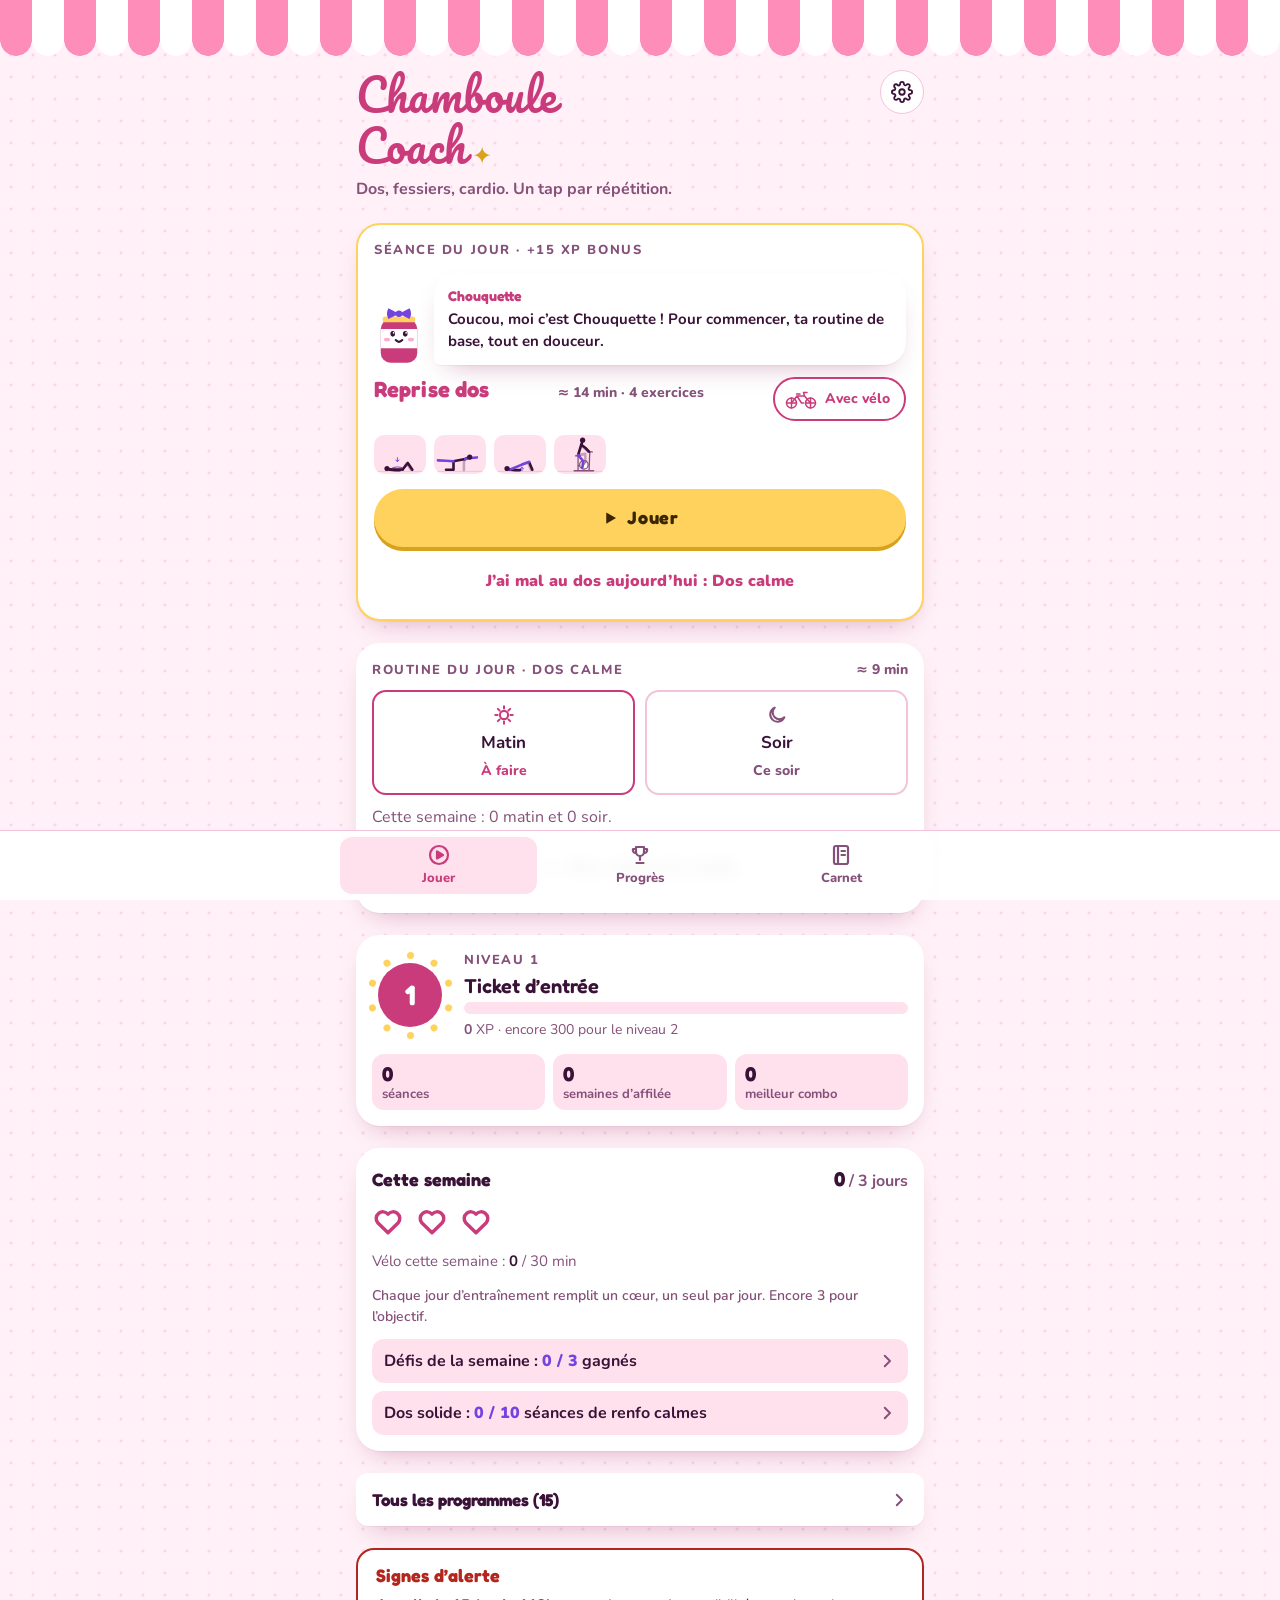
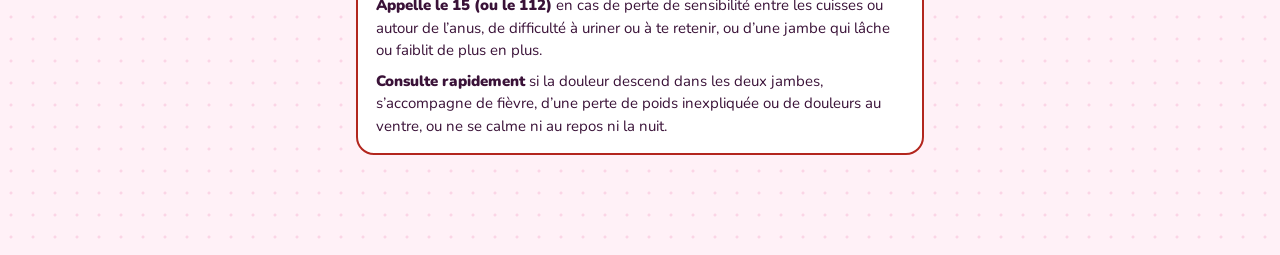
==== index.html @ 58666a17 "Routine quotidienne : Dos calme matin et soir - Carte « Routine du jour » sur l'accueil : matin (ava" ====
<!doctype html>
<html lang="fr">
<head>
<meta charset="utf-8">
<meta name="viewport" content="width=device-width,initial-scale=1,viewport-fit=cover">
<meta name="description" content="Ton coach sportif en mode jeu : dos, fessiers, cardio.">
<meta name="theme-color" content="#FFF1F7" media="(prefers-color-scheme: light)">
<meta name="theme-color" content="#2A0F28" media="(prefers-color-scheme: dark)">
<meta name="mobile-web-app-capable" content="yes">
<meta name="apple-mobile-web-app-capable" content="yes">
<meta name="apple-mobile-web-app-title" content="Chamboule">
<meta name="apple-mobile-web-app-status-bar-style" content="default">
<link rel="manifest" href="manifest.webmanifest">
<link rel="icon" type="image/png" href="icon-192.png">
<link rel="apple-touch-icon" href="apple-touch-icon.png">
<link rel="preload" href="fonts/nunito.woff2" as="font" type="font/woff2" crossorigin>
<style>
:root{color-scheme:light;padding-top:env(safe-area-inset-top,0px);padding-bottom:env(safe-area-inset-bottom,0px)}
body{margin:0;font:14px system-ui,-apple-system,sans-serif;overscroll-behavior-y:none}
img{max-width:100%}
[hidden]{display:none!important}
</style>
<title>Chamboule Coach</title>
<style id="fonts">
@font-face{font-family:'Fredoka';font-style:normal;font-weight:600 700;font-display:swap;src:url(fonts/fredoka.woff2) format('woff2')}
@font-face{font-family:'Pacifico';font-style:normal;font-weight:400;font-display:swap;src:url(fonts/pacifico.woff2) format('woff2')}
@font-face{font-family:'Nunito';font-style:normal;font-weight:400 900;font-display:swap;src:url(fonts/nunito.woff2) format('woff2')}
@font-face{font-family:'Nunito';font-style:italic;font-weight:700;font-display:swap;src:url(fonts/nunito-italic.woff2) format('woff2')}
</style>
<style>
/* Layout: one phone-width column under a candy-pink fairground awning on a polka-dot ground; programs are admission tickets; the game takes the whole screen with one giant tap target. */
:root{
  --bg:#FFF1F7; --surface:#FFFFFF; --surface-2:#FFE1EE; --ink:#3A1238; --ink-2:#85507A; --line:#F3C4D9; --dot:#FBD5E6;
  --accent:#C93B7B; --accent-deep:#93245A; --accent-ink:#FFFFFF;
  --awning-a:#FF8DBA; --awning-b:#FFFFFF;
  --ticket:#FFD25E; --ticket-deep:#D9A21E; --ticket-ink:#3A2600;
  --prize:#7444DE; --prize-ink:#FFFFFF;
  --ok:#1A7D60; --ok-ink:#FFFFFF; --warn:#8F5100; --danger:#B3261E;
  --bulb-off:#F8D3E3;
  --face:#FFFFFF; --face-ink:#3A1238; --blush:#FF9EC2;
  --shadow:0 1px 0 rgba(147,36,90,.06),0 12px 28px -14px rgba(147,36,90,.40);
  --heart:url("data:image/svg+xml,%3Csvg xmlns='http://www.w3.org/2000/svg' viewBox='0 0 24 24'%3E%3Cpath d='M12 21.3 3.4 12.9a5.2 5.2 0 0 1 8.6-7.1 5.2 5.2 0 0 1 8.6 7.1z'/%3E%3C/svg%3E");
  --heart-o:url("data:image/svg+xml,%3Csvg xmlns='http://www.w3.org/2000/svg' viewBox='0 0 24 24'%3E%3Cpath d='M12 20 4.3 12.5a4.6 4.6 0 0 1 7.7-6.3 4.6 4.6 0 0 1 7.7 6.3z' fill='none' stroke='black' stroke-width='2.6' stroke-linejoin='round'/%3E%3C/svg%3E");
  --star:url("data:image/svg+xml,%3Csvg xmlns='http://www.w3.org/2000/svg' viewBox='0 0 24 24'%3E%3Cpath d='M12 2.5l2.9 6 6.6.9-4.8 4.6 1.2 6.5L12 17.4l-5.9 3.1 1.2-6.5-4.8-4.6 6.6-.9z'/%3E%3C/svg%3E");
  --f-display:'Fredoka','Nunito','Segoe UI',system-ui,sans-serif;
  --f-script:'Pacifico','Brush Script MT',cursive;
  --f-body:'Nunito','Segoe UI',system-ui,-apple-system,sans-serif;
}
@media (prefers-color-scheme: dark){
  :root:not([data-theme="light"]){
    --bg:#2A0F28; --surface:#3A1838; --surface-2:#4B2148; --ink:#FFEAF4; --ink-2:#E3AACB; --line:#6B3366; --dot:#361634;
    --accent:#FF7EB3; --accent-deep:#C9508A; --accent-ink:#2A0F28;
    --awning-a:#D9609A; --awning-b:#FFD7E8;
    --ticket:#FFD978; --ticket-deep:#C9A23A; --ticket-ink:#3A2600;
    --prize:#BFA0FF; --prize-ink:#2A0F28;
    --ok:#6FDDBC; --ok-ink:#2A0F28; --warn:#FFBE63; --danger:#FF6A55;
    --bulb-off:#5A2A56;
    --face:#FFF3F8; --face-ink:#3A1238; --blush:#FF9EC2;
    --shadow:0 12px 30px -14px rgba(0,0,0,.6);
    color-scheme:dark;
  }
}
:root[data-theme="dark"]{
  --bg:#2A0F28; --surface:#3A1838; --surface-2:#4B2148; --ink:#FFEAF4; --ink-2:#E3AACB; --line:#6B3366; --dot:#361634;
  --accent:#FF7EB3; --accent-deep:#C9508A; --accent-ink:#2A0F28;
  --awning-a:#D9609A; --awning-b:#FFD7E8;
  --ticket:#FFD978; --ticket-deep:#C9A23A; --ticket-ink:#3A2600;
  --prize:#BFA0FF; --prize-ink:#2A0F28;
  --ok:#6FDDBC; --ok-ink:#2A0F28; --warn:#FFBE63; --danger:#FF6A55;
  --bulb-off:#5A2A56;
  --face:#FFF3F8; --face-ink:#3A1238; --blush:#FF9EC2;
  --shadow:0 12px 30px -14px rgba(0,0,0,.6);
  color-scheme:dark;
}
*{box-sizing:border-box}
[hidden]{display:none!important}
html,body{height:100%}
body{background:var(--bg) radial-gradient(var(--dot) 1.4px,transparent 1.7px) 0 0/22px 22px;color:var(--ink);font-family:var(--f-body);font-size:16px;line-height:1.5;-webkit-tap-highlight-color:transparent}
h1,h2,h3{font-family:var(--f-display);font-weight:700;line-height:1.1;text-wrap:balance;margin:0;letter-spacing:.005em}
p{margin:0}
button{font:inherit;color:inherit}
:focus-visible{outline:3px solid var(--accent);outline-offset:3px;border-radius:10px}
.sr{position:absolute!important;width:1px;height:1px;overflow:hidden;clip:rect(0 0 0 0);white-space:nowrap}
.eyebrow{font-size:13px;font-weight:800;letter-spacing:.12em;text-transform:uppercase;color:var(--ink-2)}
.section-title{font-size:18px;color:var(--ink)}
.muted{color:var(--ink-2)}

/* Awning */
.awning{height:40px;background:repeating-linear-gradient(90deg,var(--awning-a) 0 32px,var(--awning-b) 32px 64px);position:relative}
.awning::after{content:"";position:absolute;left:0;right:0;top:100%;height:16px;
  background:radial-gradient(circle at 16px 0,var(--awning-a) 15.5px,transparent 16px) 0 0/64px 16px repeat-x,
             radial-gradient(circle at 48px 0,var(--awning-b) 15.5px,transparent 16px) 0 0/64px 16px repeat-x}

.page{max-width:600px;margin:0 auto;padding-left:max(16px,env(safe-area-inset-left,0px));padding-right:max(16px,env(safe-area-inset-right,0px));padding-block:30px 56px;display:flex;flex-direction:column;gap:22px}
.page.plain{padding-block:20px 56px}
.top{display:flex;align-items:flex-start;justify-content:space-between;gap:12px}
.brand{display:flex;flex-direction:column;gap:6px;min-width:0}
.brand h1{font-family:var(--f-script);font-weight:400;font-size:clamp(32px,9.5vw,44px);color:var(--accent);line-height:1.15;position:relative}
.brand h1 .spark-txt{font-family:var(--f-display);font-size:.55em;color:var(--ticket-deep);margin-left:6px;display:inline-block;animation:twinkle 1.6s infinite}
.brand p{font-weight:700;color:var(--ink-2)}
.icon-btn{flex:none;width:44px;height:44px;border-radius:50%;border:1.5px solid var(--line);background:var(--surface);display:grid;place-items:center;cursor:pointer;color:var(--ink)}
.icon-btn:hover{border-color:var(--accent)}
.card{background:var(--surface);border-radius:24px;padding:16px;box-shadow:var(--shadow)}

/* Player */
.player{display:flex;flex-direction:column;gap:14px}
.player-top{display:flex;gap:16px;align-items:center}
.lvl-token{position:relative;flex:none;width:64px;height:64px;margin:6px;border-radius:50%;background:var(--accent);color:var(--accent-ink);display:grid;place-items:center;font-family:var(--f-display);font-size:28px;box-shadow:0 0 0 4px var(--surface)}
.lvl-token b{font-weight:700}
.marq{position:absolute;left:50%;top:50%;width:7px;height:7px;margin:-3.5px 0 0 -3.5px;border-radius:50%;background:var(--ticket);transform:rotate(var(--a)) translateY(-40px);animation:twinkle 1.2s var(--d) infinite}
@keyframes twinkle{50%{opacity:.2}}
.player-main{flex:1;min-width:0;display:flex;flex-direction:column;gap:5px}
.lvl-name{font-family:var(--f-display);font-size:20px;line-height:1.1}
.xpbar{height:12px;border-radius:99px;background:var(--surface-2);overflow:hidden}
.xpbar i{display:block;height:100%;width:0;background:linear-gradient(90deg,var(--ticket),var(--prize));border-radius:inherit;transition:width 1s cubic-bezier(.2,.8,.2,1)}
.xp-meta{font-size:14px;color:var(--ink-2);font-variant-numeric:tabular-nums}
.stats3{display:grid;grid-template-columns:repeat(3,minmax(0,1fr));gap:8px}
.stat{background:var(--surface-2);border-radius:12px;padding:8px 10px;min-width:0}
.stat b{font-family:var(--f-display);font-weight:700;font-size:20px;display:block;line-height:1.2;font-variant-numeric:tabular-nums}
.stat span{font-size:13px;color:var(--ink-2);font-weight:700;line-height:1.25;display:block}

/* Week bulbs */
.week{display:flex;flex-direction:column;gap:12px}
.week-head{display:flex;justify-content:space-between;align-items:baseline;gap:10px}
.week-head p{font-weight:700;color:var(--ink-2);font-variant-numeric:tabular-nums}
.week-head p b{font-family:var(--f-display);font-weight:700;font-size:20px;color:var(--ink)}
.bulbs{display:flex;gap:12px;flex-wrap:wrap}
/* Cœur vide = contour rose, cœur plein = rempli : l'état se lit à la forme, pas seulement à la teinte. */
.bulb{width:32px;height:32px;background:var(--accent);-webkit-mask:var(--heart-o) center/contain no-repeat;mask:var(--heart-o) center/contain no-repeat}
.bulb.lit{-webkit-mask-image:var(--heart);mask-image:var(--heart);animation:beat 1.4s ease-in-out infinite}
@keyframes beat{0%,100%{transform:scale(1)}15%{transform:scale(1.14)}30%{transform:scale(1)}45%{transform:scale(1.08)}}
.week-meta{font-size:14px;color:var(--ink-2);font-weight:600}

/* Notices & alert */
.notice{background:var(--surface-2);border-radius:14px;padding:12px 14px;font-size:15px;display:flex;flex-direction:column;gap:4px}
.notice b{font-weight:900}
.notice.warn b{color:var(--warn)}
.notice.good b{color:var(--ok)}
.notice.danger b{color:var(--danger)}
.alert{border:2px solid var(--danger);border-radius:18px;padding:16px 18px;display:flex;flex-direction:column;gap:8px;background:var(--surface)}
.alert h2{color:var(--danger);font-size:18px}
.alert p{font-size:15px}
.alert p b{font-weight:900}
.alert.compact{padding:12px 14px;gap:6px}
.alert.compact h2{font-size:15px}
.alert.compact p{font-size:14px}

/* Check-in scales */
.scale{display:grid;grid-template-columns:repeat(6,minmax(0,1fr));gap:6px}
.scale button{min-height:46px;border-radius:12px;border:2px solid var(--line);background:transparent;font-weight:900;font-size:17px;cursor:pointer;font-variant-numeric:tabular-nums}
.scale button[aria-pressed="true"]{background:var(--accent);border-color:var(--accent);color:var(--accent-ink)}
.scale-legend{display:flex;justify-content:space-between;gap:10px;font-size:13px;color:var(--ink-2);font-weight:700}
.seg2{display:grid;grid-template-columns:1fr 1fr;gap:8px}
.seg2 button{min-height:50px;border-radius:14px;border:2px solid var(--line);background:transparent;font-weight:900;cursor:pointer}
.seg2 button[aria-pressed="true"]{background:var(--accent);border-color:var(--accent);color:var(--accent-ink)}
.seg2 button[data-v="1"][aria-pressed="true"]{background:var(--danger);border-color:var(--danger);color:var(--surface)}
.next-card{display:flex;flex-direction:column;gap:12px;border:2px solid var(--ticket)}

/* Tickets */
.programs{display:flex;flex-direction:column;gap:14px}
.ticket{--t-color:var(--accent);--t-ink:var(--accent-ink);position:relative;background:var(--surface);border-radius:24px;overflow:hidden;box-shadow:var(--shadow)}
.ticket.boule{--t-color:var(--prize);--t-ink:var(--prize-ink)}
.ticket.difficile{--t-color:var(--ok);--t-ink:var(--ok-ink)}
.ticket.milieu{--t-color:var(--ticket);--t-ink:var(--ticket-ink)}
.ticket.fessiers{--t-color:var(--accent-deep);--t-ink:var(--accent-ink)}
.ticket.calme{--t-color:var(--blush);--t-ink:var(--face-ink)}
.ticket.solide{--t-color:var(--prize);--t-ink:var(--prize-ink)}
.ticket.calis{--t-color:var(--ok);--t-ink:var(--ok-ink)}
.ticket.cardio{--t-color:var(--accent);--t-ink:var(--accent-ink)}
.ticket.mcgill{--t-color:var(--prize);--t-ink:var(--prize-ink)}
.ticket.jambes{--t-color:var(--ticket);--t-ink:var(--ticket-ink)}
.ticket.express{--t-color:var(--accent);--t-ink:var(--accent-ink)}
.ticket.etirements{--t-color:var(--blush);--t-ink:var(--face-ink)}
.ticket.relax{--t-color:var(--ok);--t-ink:var(--ok-ink)}
@media (prefers-color-scheme: dark){:root:not([data-theme="light"]) .ticket.fessiers{--t-color:#A93C70;--t-ink:#FFFFFF}}
:root[data-theme="dark"] .ticket.fessiers{--t-color:#A93C70;--t-ink:#FFFFFF}
.routine{display:flex;flex-direction:column;gap:10px}
.routine-head{display:flex;justify-content:space-between;align-items:baseline;gap:10px}
.slots{display:grid;grid-template-columns:1fr 1fr;gap:10px}
.slot{display:flex;flex-direction:column;align-items:center;gap:4px;padding:12px 8px;border-radius:14px;border:2px solid var(--line);background:var(--surface);color:var(--ink-2)}
.slot b{color:var(--ink);font-size:17px}
.slot span{font-weight:800;font-size:14px}
.slot.now{border-color:var(--accent);color:var(--accent)}
.slot.done{border-color:var(--ok);color:var(--ok)}
.prog-group{margin:14px 2px 2px;font-size:14px;font-weight:900;letter-spacing:.08em;text-transform:uppercase;color:var(--ink-2)}
.unlock-progress{display:flex;flex-direction:column;gap:6px}
.ticket.locked{--t-color:var(--surface-2);--t-ink:var(--ink-2)}
.ticket-head{background:var(--t-color);color:var(--t-ink);padding:16px 18px 14px;display:flex;justify-content:space-between;align-items:flex-end;gap:10px;flex-wrap:wrap}
.ticket-head h3{font-size:22px}
.ticket-head p{font-size:13px;font-weight:800;letter-spacing:.06em;text-transform:uppercase;opacity:.92}
.ticket-head .lockchip{display:inline-flex;align-items:center;gap:6px;font-size:13px;font-weight:800}
.perf{position:relative;height:0;border-top:2px dashed var(--line);margin:0 16px}
.perf::before,.perf::after{content:"";position:absolute;top:-11px;width:22px;height:22px;border-radius:50%;background:var(--bg)}
.perf::before{left:-27px}.perf::after{right:-27px}
.ticket-body{padding:14px 18px 18px;display:flex;flex-direction:column;gap:12px}
.ticket-body > p{font-size:15px;color:var(--ink-2)}
.ex-list{list-style:none;margin:0;padding:0;display:flex;flex-direction:column}
.ex-list li{border-bottom:1px solid var(--line)}
.ex-list li:last-child{border-bottom:0}
.ex-row{display:flex;gap:12px;align-items:center;width:100%;background:none;border:0;padding:8px 0;text-align:left;cursor:pointer;color:inherit;border-radius:12px}
.ex-row:hover .ex-txt b{color:var(--accent)}
.ex-txt{flex:1;min-width:0;display:flex;flex-direction:column}
.ex-txt b{font-weight:800}
.ex-txt span{color:var(--ink-2);font-size:14px;font-weight:600}
.chev{color:var(--ink-2);flex:none}
.ticket.locked .ex-list,.ticket.locked .ex-strip{opacity:.6}
.ticket-body > p.clamp{display:-webkit-box;-webkit-line-clamp:2;-webkit-box-orient:vertical;overflow:hidden}
.ex-strip{display:flex;gap:8px;flex-wrap:wrap}
.ex-thumb{border:0;padding:0;background:none;cursor:pointer;border-radius:12px;width:52px;min-height:44px;display:flex;align-items:center;justify-content:center}
.ex-thumb .il-mini{width:52px}
.ticket-toggle{align-self:flex-start;padding:0}
.t-row{display:flex;gap:12px;align-items:center;justify-content:space-between;flex-wrap:wrap}
.est{font-size:14px;color:var(--ink-2);font-weight:800}
.unlock{border:2px dashed var(--line);border-radius:14px;padding:14px;display:flex;flex-direction:column;gap:12px;font-size:15px}
.check{display:flex;gap:10px;align-items:flex-start;font-weight:700;cursor:pointer}
.check input{width:22px;height:22px;margin:1px 0 0;accent-color:var(--accent);flex:none}

/* Illustrations */
.il{display:block;width:100%;height:auto}
.il polyline{fill:none;stroke-width:8;stroke-linecap:round;stroke-linejoin:round}
.il-far polyline{stroke:var(--ink-2);opacity:.45}
.il-body polyline{stroke:var(--ink)}
.il-move polyline{stroke:var(--prize)}
.il-head,.il-mass{fill:var(--ink)}
.il-bg{fill:var(--surface-2)}
.il-floor{stroke:var(--line);stroke-width:3;stroke-linecap:round}
.il-cue,.il-arrow{fill:none;stroke:var(--prize);stroke-width:3;stroke-linecap:round;stroke-linejoin:round}
.il-next{fill:none;stroke:var(--ink-2);stroke-width:2.5;stroke-linecap:round;stroke-linejoin:round}
.il-prop{fill:var(--surface);stroke:var(--ink-2);stroke-width:2.5}
.il-bike{fill:none;stroke:var(--ink-2);stroke-width:4;stroke-linecap:round;stroke-linejoin:round}
.il-bike circle{fill:var(--surface)}
.il-crank{stroke:var(--ink-2);stroke-width:3;stroke-linecap:round}
.il-mini{width:64px;flex:none;border-radius:10px}
.il-t{fill:var(--prize);font:800 12px var(--f-body)}
.il-fig{margin:0;display:flex;flex-direction:column;gap:6px}
.il-caps{display:grid;grid-template-columns:1fr 1fr;gap:12px;text-align:center;font-size:14px;font-weight:800;color:var(--ink-2);line-height:1.25}

/* Chamboule-tout : une boîte tombe à chaque répétition parfaite */
.stand{position:relative;width:100%;max-width:340px;height:116px;margin:0 auto;flex:none}
.stand-back{position:absolute;left:0;right:0;top:0;bottom:6px;border-radius:14px 14px 6px 6px;background:repeating-linear-gradient(90deg,color-mix(in srgb,var(--awning-a) 13%,transparent) 0 20px,transparent 20px 40px)}
.plank{position:absolute;left:8%;right:8%;bottom:0;height:10px;border-radius:4px;background:var(--ticket-deep)}
.can{position:absolute;transform-origin:50% 100%}
.can svg{display:block;width:100%;height:100%}
.can-body{fill:var(--prize)}
.can.c1 .can-body{fill:var(--accent)}
.can-body{rx:4px}
.can-band{fill:var(--face)}
.can-heart{fill:var(--accent)}
.can.c1 .can-heart{fill:var(--prize)}
.can-rim{fill:var(--ticket)}
.can.gone{opacity:0}
.can.down{animation:knock .75s cubic-bezier(.3,.6,.4,1) forwards}
@keyframes knock{to{transform:translate(var(--kx),var(--ky)) rotate(var(--kr));opacity:0}}
.can.wobble{animation:wobble .45s ease}
@keyframes wobble{25%{transform:rotate(-9deg)}70%{transform:rotate(6deg)}}
.ball{position:absolute;left:50%;bottom:-34px;width:20px;height:20px;margin-left:-10px;background:var(--accent);-webkit-mask:var(--heart) center/contain no-repeat;mask:var(--heart) center/contain no-repeat;transition:transform .28s cubic-bezier(.2,.7,.3,1),opacity .2s;z-index:3}
.lanterns{display:flex;flex-wrap:wrap;gap:8px;justify-content:center}
.bulb.sm{width:20px;height:20px}

/* Chouquette, la mascotte */
.buddy{display:flex;gap:10px;align-items:flex-end}
.mascot{width:64px;height:auto;flex:none;animation:bob 2.6s ease-in-out infinite;transform-origin:50% 100%}
.buddy.sm .mascot{width:50px}
@keyframes bob{0%,100%{transform:translateY(0) rotate(0)}50%{transform:translateY(-4px) rotate(-3deg)}}
.m-body{fill:var(--accent)}.m-face{fill:var(--face)}.m-rim{fill:var(--ticket)}.m-bow{fill:var(--prize)}
.m-eye,.m-mouth{fill:var(--face-ink)}.m-shine{fill:var(--face)}
.m-line{fill:none;stroke:var(--face-ink);stroke-width:2.2;stroke-linecap:round}
.m-blush{fill:var(--blush);opacity:.85}
.bubble{flex:1;min-width:0;background:var(--surface);border-radius:22px 22px 22px 6px;padding:12px 14px;font-weight:700;box-shadow:var(--shadow);text-align:left}
.bubble b{display:block;font-family:var(--f-display);color:var(--accent);font-size:14px;margin-bottom:2px}
.buddy.sm .bubble{font-size:15px}
.flash .mascot{width:46px;display:block;margin:0 auto 4px;animation:none}
.m-gold{fill:var(--ticket)}.m-jewel{fill:var(--prize)}.m-hat{fill:var(--prize)}
.m-hat-s{fill:none;stroke:var(--ticket);stroke-width:2.2;stroke-linecap:round}
.m-shades rect{fill:var(--face-ink)}.m-shades path{fill:none;stroke:var(--face-ink);stroke-width:2}
.m-glint{fill:none;stroke:var(--face);stroke-width:1.2;stroke-linecap:round}
.m-hglass{fill:var(--accent-deep)}.m-sweat{fill:var(--prize)}.m-sweat-h{fill:var(--face)}.m-flower circle{fill:var(--face)}
.wardrobe{display:flex;flex-direction:column;gap:12px}
.outfits{display:grid;grid-template-columns:repeat(4,minmax(0,1fr));gap:8px}
.outfit{display:flex;flex-direction:column;align-items:center;gap:4px;padding:10px 4px;border-radius:18px;border:2px solid var(--line);background:var(--surface);cursor:pointer;min-width:0;text-align:center}
.outfit .mascot{width:44px;animation:none}
.outfit b{font-size:13px;font-weight:900;line-height:1.15}
.outfit span{font-size:12px;color:var(--ink-2);font-weight:700;line-height:1.2;display:flex;align-items:center;justify-content:center;gap:2px;flex-wrap:wrap}
.outfit span svg{width:11px;height:11px;flex:none}
.outfit.on{border-color:var(--accent);background:var(--surface-2)}
.outfit.on span{color:var(--accent)}
.outfit.locked{cursor:default}
.outfit.locked .mascot{filter:grayscale(1);opacity:.45}
.new-outfit{flex-direction:row;align-items:center;gap:12px}
.new-outfit .mascot{width:48px;animation:none}
.stand-buddy{position:absolute;left:4px;bottom:8px;width:38px;z-index:2}
.stand-buddy .mascot{width:38px;animation:none}
.stand-buddy.hop{animation:hop .5s cubic-bezier(.3,1.6,.5,1)}
@keyframes hop{35%{transform:translateY(-16px) rotate(-8deg)}70%{transform:translateY(0) rotate(4deg)}}
.stand-buddy.shake{animation:shakeit .4s ease}
@keyframes shakeit{25%{transform:translateX(-3px)}75%{transform:translateX(3px)}}

/* Défis de la semaine */
.chal-card{display:flex;flex-direction:column;gap:6px}
.chal-list{list-style:none;margin:0;padding:0;display:flex;flex-direction:column}
.chal{display:flex;gap:12px;align-items:center;padding:10px 0;border-bottom:1px dashed var(--line)}
.chal:last-child{border-bottom:0}
.chal-txt{flex:1;min-width:0;display:flex;flex-direction:column;gap:2px}
.chal-txt b{font-weight:900}
.chal-txt span{font-size:14px;color:var(--ink-2);font-weight:600}
.chal-txt small{font-size:13px;color:var(--ink-2);font-weight:800;font-variant-numeric:tabular-nums}
.chal-bar{height:8px;border-radius:99px;background:var(--surface-2);overflow:hidden;margin-top:4px}
.chal-bar i{display:block;height:100%;background:var(--ticket);border-radius:inherit}
.chal.won .chal-bar i{background:var(--ok)}
.chal-prize{flex:none;display:flex;flex-direction:column;align-items:center;line-height:1.1;font-size:13px;font-weight:900;color:var(--ink-2)}
.chal-prize b{font-family:var(--f-display);font-weight:700;font-size:20px;color:var(--prize)}
.stamp{flex:none;font-family:var(--f-display);color:var(--ok);border:3px solid var(--ok);border-radius:8px;padding:3px 8px;transform:rotate(-12deg);font-size:14px;letter-spacing:.04em}
.res-meta{text-align:center;font-weight:700;color:var(--ink-2)}
.row-btns{display:flex;gap:8px;flex-wrap:wrap}

/* Buttons */
.btn{display:inline-flex;align-items:center;justify-content:center;gap:8px;border-radius:999px;border:2px solid transparent;padding:10px 18px;font-weight:900;font-size:16px;cursor:pointer;min-height:48px;transition:transform .12s ease,box-shadow .12s ease;text-align:center}
.btn:active{transform:translateY(2px)}
.btn.primary{background:var(--accent);color:var(--accent-ink);box-shadow:0 4px 0 var(--accent-deep)}
.btn.primary:active{box-shadow:0 2px 0 var(--accent-deep)}
.btn.play{background:var(--ticket);color:var(--ticket-ink);box-shadow:0 4px 0 var(--ticket-deep);font-family:var(--f-display);font-weight:700;letter-spacing:.04em}
.btn.play:active{box-shadow:0 2px 0 var(--ticket-deep)}
.btn.ghost{background:transparent;border-color:var(--line);color:var(--ink)}
.btn.ghost:hover{border-color:var(--accent)}
.btn.danger-outline{background:transparent;border-color:var(--danger);color:var(--danger)}
.btn.big{min-height:58px;font-size:18px;width:100%}
.btn.sm{min-height:46px;padding:8px 10px;font-size:15px}
.btn[disabled]{opacity:.4;cursor:not-allowed;box-shadow:none;transform:none}
.btn-col{display:flex;flex-direction:column;gap:8px}

/* Badges */
.badges-head{display:flex;justify-content:space-between;align-items:baseline;gap:10px}
.badges-head p{font-weight:800;color:var(--ink-2);font-variant-numeric:tabular-nums}
.badges{display:grid;grid-template-columns:repeat(3,minmax(0,1fr));gap:16px 10px;margin-top:12px}
.badge{display:flex;flex-direction:column;align-items:center;text-align:center;gap:6px;min-width:0}
.medal{width:58px;height:58px;border-radius:50%;display:grid;place-items:center;font-family:var(--f-display);font-weight:700;font-size:16px;background:var(--ticket);color:var(--ticket-ink);box-shadow:inset 0 0 0 3px var(--surface),0 0 0 2px var(--ticket)}
.medal svg{width:24px;height:24px;fill:currentColor}
.badge.locked .medal{background:transparent;color:var(--ink-2);box-shadow:none;border:2px dashed var(--line)}
.badge b{font-size:14px;line-height:1.2;font-weight:900}
.badge span{font-size:13px;color:var(--ink-2);line-height:1.3}
.badge.locked b{color:var(--ink-2)}

/* Chart */
.chart-wrap{position:relative;margin-top:10px}
.chart-wrap svg{display:block;width:100%;height:auto;overflow:visible}
.c-grid{stroke:var(--line);stroke-width:1}
.c-goal{stroke:var(--ink-2);stroke-width:1.5;stroke-dasharray:4 4}
.c-bar{fill:var(--accent)}
.c-bar.now{fill:var(--ticket)}
.c-txt{fill:var(--ink-2);font-family:var(--f-body);font-size:11px;font-weight:700}
.c-hit{fill:transparent}
.c-hit:focus{outline:none}
.c-hit:focus-visible{stroke:var(--accent);stroke-width:2}
.chart-tip{position:absolute;pointer-events:none;background:var(--ink);color:var(--bg);font-size:13px;font-weight:800;padding:6px 9px;border-radius:8px;white-space:nowrap;transform:translate(-50%,calc(-100% - 8px));z-index:2}

/* History */
.hist{list-style:none;margin:8px 0 0;padding:0;display:flex;flex-direction:column}
.hist li{display:grid;grid-template-columns:auto minmax(0,1fr) auto;gap:12px;align-items:center;padding:12px 0;border-bottom:1px solid var(--line)}
.h-date{font-size:13px;font-weight:900;text-transform:uppercase;letter-spacing:.05em;color:var(--ink-2);width:66px;line-height:1.2}
.h-main b{display:block;font-weight:800}
.h-main span{font-size:14px;color:var(--ink-2);display:flex;align-items:center;gap:4px;flex-wrap:wrap;font-variant-numeric:tabular-nums}
.mini-stars{display:inline-flex;gap:1px}
.mini-stars svg{width:14px;height:14px;fill:var(--line)}
.mini-stars svg.on{fill:var(--ticket-deep)}
.chip{font-size:13px;font-weight:900;padding:3px 9px;border-radius:99px;white-space:nowrap;border:1.5px solid currentColor}
.chip.ok{color:var(--ok)}.chip.warn{color:var(--warn)}.chip.danger{color:var(--danger)}.chip.muted{color:var(--ink-2)}
.empty{padding:18px;border:2px dashed var(--line);border-radius:14px;color:var(--ink-2);font-weight:700;text-align:center;margin-top:8px}
.link-btn{background:none;border:0;color:var(--accent);font-weight:900;cursor:pointer;padding:10px 0;min-height:44px}
.hist-actions{display:flex;justify-content:space-between;align-items:center;gap:12px;flex-wrap:wrap;margin-top:6px}

/* Rules */
.rules{border:2px dashed var(--line);border-radius:18px;padding:16px 18px;display:flex;flex-direction:column;gap:10px}
.rules ul{margin:0;padding-left:20px;display:flex;flex-direction:column;gap:6px;font-size:15px}
.rules li::marker{color:var(--prize)}
.foot{font-size:14px;color:var(--ink-2);text-align:center;font-weight:600}

/* Settings & sub pages */
.set-card{display:flex;flex-direction:column;gap:14px}
.set-row{display:flex;align-items:center;justify-content:space-between;gap:12px;flex-wrap:wrap}
.set-row > div:first-child{min-width:0;flex:1 1 180px}
.set-row b{font-weight:900;display:block}
.set-row small{color:var(--ink-2);font-size:14px;font-weight:600;display:block;line-height:1.35}
.seg{display:inline-flex;border:2px solid var(--line);border-radius:12px;overflow:hidden}
.seg button{border:0;background:transparent;padding:8px 14px;font-weight:900;cursor:pointer;min-width:48px;min-height:44px}
.seg button[aria-pressed="true"]{background:var(--accent);color:var(--accent-ink)}
.stepper{display:inline-flex;align-items:center;gap:6px}
.stepper button{width:44px;height:44px;border-radius:12px;border:2px solid var(--line);background:transparent;font-size:22px;font-weight:900;cursor:pointer;line-height:1}
.stepper output{min-width:76px;text-align:center;font-family:var(--f-display);font-size:18px;font-variant-numeric:tabular-nums}
.toggle{width:72px;height:44px;border-radius:99px;background:var(--surface-2);border:0;position:relative;cursor:pointer;flex:none}
.toggle::after{content:"";position:absolute;top:5px;left:5px;width:34px;height:34px;border-radius:50%;background:var(--ink-2);transition:transform .2s}
.toggle[aria-checked="true"]{background:var(--accent)}
.toggle[aria-checked="true"]::after{transform:translateX(28px);background:var(--accent-ink)}
.sub-top{display:flex;align-items:center;gap:12px}
.sub-top h1{font-size:clamp(22px,7vw,28px)}
.summary{white-space:pre-wrap;background:var(--surface);border-radius:16px;padding:16px;font:600 14px/1.55 var(--f-body);max-height:58vh;overflow:auto;margin:0;user-select:text;-webkit-user-select:text;box-shadow:var(--shadow)}

/* Exercise sheet */
.sheet-wrap{position:fixed;inset:0;z-index:10;background:color-mix(in srgb,var(--bg) 70%,transparent);-webkit-backdrop-filter:blur(5px);backdrop-filter:blur(5px);display:flex;align-items:flex-end;justify-content:center;padding-left:max(16px,env(safe-area-inset-left,0px));padding-right:max(16px,env(safe-area-inset-right,0px));padding-block:calc(16px + env(safe-area-inset-top,0px)) calc(16px + env(safe-area-inset-bottom,0px))}
.ex-sheet{width:100%;max-width:560px;max-height:100%;overflow-y:auto;background:var(--surface);border-radius:22px;padding:18px;display:flex;flex-direction:column;gap:12px;box-shadow:var(--shadow)}
.ex-sheet-top{display:flex;justify-content:space-between;align-items:flex-start;gap:12px}
.ex-sheet-top h2{font-size:22px}
.ex-sheet p{font-size:16px;font-weight:600}
.ex-sheet .tip{color:var(--ink-2);font-size:15px}

/* Game */
.game{position:fixed;inset:0;z-index:5;background:var(--bg);display:flex;flex-direction:column;padding-left:max(16px,env(safe-area-inset-left,0px));padding-right:max(16px,env(safe-area-inset-right,0px));padding-block:calc(env(safe-area-inset-top,0px) + 10px) calc(env(safe-area-inset-bottom,0px) + 14px);overflow:hidden}
.g-wrap{width:100%;max-width:560px;margin:0 auto;flex:1;min-height:0;display:flex;flex-direction:column;gap:12px}
.g-top{display:flex;align-items:center;gap:10px}
.g-top .icon-btn{width:40px;height:40px}
.pips{flex:1;display:flex;gap:6px;min-width:0}
.pips i{flex:1;height:8px;border-radius:99px;background:var(--surface-2)}
.pips i.done{background:var(--accent)}
.pips i.now{background:var(--ticket)}
.pips i.skip{background:var(--line)}
.g-score{text-align:right;line-height:1;min-width:60px}
.g-score .lbl{display:block;font-size:12px;font-weight:900;letter-spacing:.1em;text-transform:uppercase;color:var(--ink-2)}
.g-score b{font-family:var(--f-display);font-weight:700;font-size:24px;font-variant-numeric:tabular-nums}
.g-body{flex:1;min-height:0;display:flex;flex-direction:column;gap:12px;overflow-y:auto;padding-bottom:2px}
.g-title{font-size:clamp(26px,7.6vw,42px);hyphens:auto;overflow-wrap:break-word}
.g-title.sm{font-size:clamp(21px,6vw,30px)}
.g-meta{color:var(--ink-2);font-weight:800}
.g-meta .hf-chip{display:inline-block;background:var(--ok);color:var(--ok-ink);border-radius:99px;padding:1px 8px;font-size:13px;margin-left:4px;vertical-align:1px}
.g-head{display:flex;flex-direction:column;gap:4px}
.presc{font-family:var(--f-display);font-size:18px;color:var(--prize)}
.cue{background:var(--surface);border-radius:16px;padding:14px 16px;display:flex;flex-direction:column;gap:10px;box-shadow:var(--shadow)}
.cue p{font-size:17px;font-weight:600}
.cue .tip{color:var(--ink-2);font-size:15px;font-weight:600}
.hf-card{display:flex;gap:12px;align-items:center;justify-content:space-between;background:var(--surface);border-radius:16px;padding:12px 14px;box-shadow:var(--shadow)}
.hf-card b{display:block;font-weight:900}
.hf-card small{color:var(--ink-2);font-weight:600;font-size:14px;line-height:1.35;display:block}
.tempo-note{display:flex;gap:12px;align-items:flex-start;font-size:15px;color:var(--ink-2);font-weight:600}
.tempo-note .dial{flex:none;width:34px;height:34px;border-radius:50%;border:4px solid var(--ticket);border-right-color:var(--surface-2);border-bottom-color:var(--surface-2);transform:rotate(45deg)}
.coach{font-weight:700;font-style:italic;color:var(--accent)}
.g-actions{display:flex;flex-direction:column;gap:8px;margin-top:auto}
.row3{display:grid;grid-template-columns:repeat(3,minmax(0,1fr));gap:8px}

.zone{flex:1;min-height:240px;display:flex;flex-direction:column;align-items:center;justify-content:center;gap:10px;cursor:pointer;user-select:none;-webkit-user-select:none;touch-action:manipulation;border-radius:24px;position:relative}
.zone:focus-visible{outline-offset:-3px}
.target{position:relative;width:min(64vw,32vh,300px);max-width:100%;aspect-ratio:1;display:grid;place-items:center}
.disc{position:absolute;inset:13%;border-radius:50%;background:var(--surface);box-shadow:var(--shadow);transition:background .25s ease}
.ring{position:absolute;inset:0;width:100%;height:100%;transform:rotate(-90deg)}
.ring-bg{fill:none;stroke:var(--surface-2);stroke-width:12}
.ring-fg{fill:none;stroke:var(--accent);stroke-width:12;stroke-linecap:round;transition:stroke .2s}
.zone.ready .ring-fg{stroke:var(--ticket)}
.zone.ready .disc{background:var(--ticket)}
.zone.ready .count{color:var(--ticket-ink)}
.zone.paused .disc{background:var(--surface-2)}
.breath{position:absolute;inset:20%;border-radius:50%;background:color-mix(in srgb,var(--accent) 20%,transparent);transform:scale(.5)}
.zone.ready .breath{background:color-mix(in srgb,var(--ticket-ink) 12%,transparent)}
.count{position:relative;text-align:center;line-height:1;font-variant-numeric:tabular-nums;display:flex;flex-direction:column;align-items:center;gap:4px}
.count b{font-family:var(--f-display);font-weight:700;font-size:clamp(56px,18vw,100px);display:block;line-height:.95}
.count span{font-weight:900;font-size:18px;opacity:.75}
.count .clock{font-size:clamp(40px,12vw,64px)}
.zone-hint{font-weight:900;font-size:18px;text-align:center;min-height:1.5em}
.combo{font-family:var(--f-display);color:var(--prize);font-size:18px}
.target.hit{animation:squash .28s ease-out}
@keyframes squash{0%{transform:scale(1)}35%{transform:scale(.9)}70%{transform:scale(1.04)}100%{transform:scale(1)}}
.fx{position:absolute;inset:0;pointer-events:none}
.pop{position:absolute;left:50%;top:34%;font-family:var(--f-display);font-size:24px;white-space:nowrap;animation:rise .9s ease-out forwards;text-align:center;line-height:1.1;text-shadow:0 2px 0 var(--bg)}
.pop small{display:block;font-size:15px}
.pop.good{color:var(--accent)}
.pop.bad{color:var(--prize)}
@keyframes rise{0%{opacity:0;transform:translate(-50%,10px) scale(.8)}15%{opacity:1;transform:translate(-50%,0) scale(1.1)}100%{opacity:0;transform:translate(-50%,-80px) scale(1)}}
.spark{position:absolute;left:50%;top:50%;width:14px;height:14px;margin:-7px 0 0 -7px;-webkit-mask:var(--heart) center/contain no-repeat;mask:var(--heart) center/contain no-repeat;animation:burst .75s ease-out forwards}
.spark.st{-webkit-mask-image:var(--star);mask-image:var(--star)}
@keyframes burst{from{transform:translate(0,0) scale(1);opacity:1}to{transform:translate(var(--dx),var(--dy)) scale(.2);opacity:0}}
.flash{position:absolute;left:50%;top:50%;transform:translate(-50%,-50%);background:var(--ticket);color:var(--ticket-ink);font-family:var(--f-display);padding:16px 24px;border-radius:18px;text-align:center;animation:flashIn .4s cubic-bezier(.2,1.5,.4,1);box-shadow:var(--shadow);z-index:2;white-space:nowrap}
.flash b{display:block;font-size:28px;font-weight:700}
.flash span{font-size:18px}
@keyframes flashIn{from{transform:translate(-50%,-50%) scale(.4);opacity:0}to{transform:translate(-50%,-50%) scale(1);opacity:1}}

.bike{width:64px;height:40px;color:currentColor}
.bike-chip{display:inline-flex;align-items:center;gap:8px;border:2px solid var(--line);background:var(--surface);color:var(--ink);border-radius:99px;padding:6px 14px 6px 10px;font:inherit;font-weight:800;font-size:14px;cursor:pointer;min-height:44px;align-self:flex-start}
.bike-chip .bike{width:32px;height:20px}
.bike-chip[aria-checked="true"]{border-color:var(--accent);color:var(--accent)}
.bike-chip[aria-checked="false"] .bike{opacity:.45}
.bike .wheel{transform-box:fill-box;transform-origin:center}
.bike.spin .wheel{animation:spin .9s linear infinite}
@keyframes spin{to{transform:rotate(360deg)}}

.g-center{justify-content:center;align-items:center;text-align:center}
.rest-clock{font-family:var(--f-display);font-size:clamp(96px,30vw,160px);line-height:1;color:var(--accent);font-variant-numeric:tabular-nums}
.next{font-weight:800;color:var(--ink-2)}
.g-center .g-actions{width:100%;margin-top:18px}

.overlay{position:absolute;inset:0;background:color-mix(in srgb,var(--bg) 72%,transparent);-webkit-backdrop-filter:blur(5px);backdrop-filter:blur(5px);display:flex;align-items:flex-end;justify-content:center;padding:16px;padding-bottom:calc(16px + env(safe-area-inset-bottom,0px));z-index:4}
.sheet{width:100%;max-width:520px;max-height:100%;overflow-y:auto;background:var(--surface);border-radius:22px;padding:18px;display:flex;flex-direction:column;gap:10px;box-shadow:var(--shadow)}
.sheet h2{font-size:22px;margin-bottom:4px}
.choice{display:flex;flex-direction:column;align-items:flex-start;text-align:left;gap:2px;padding:14px 16px;border-radius:14px;border:2px solid var(--line);background:var(--surface);cursor:pointer;width:100%}
.choice b{font-weight:900}
.choice span{font-size:14px;color:var(--ink-2);font-weight:600}
.choice.danger{border-color:var(--danger)}.choice.danger b{color:var(--danger)}
.choice.warn{border-color:var(--warn)}.choice.warn b{color:var(--warn)}

/* Result */
.res-head{display:flex;flex-direction:column;align-items:center;text-align:center;gap:10px}
.res-title{font-family:var(--f-script);font-weight:400;font-size:clamp(32px,9.5vw,46px);color:var(--accent);line-height:1.25}
.stars{display:flex;gap:10px;justify-content:center}
.stars svg{width:52px;height:52px;fill:var(--surface-2)}
.stars svg.on{fill:var(--ticket);animation:starPop .55s cubic-bezier(.2,1.6,.4,1) both}
@keyframes starPop{from{transform:scale(0) rotate(-40deg)}to{transform:scale(1) rotate(0)}}
.score-big{display:flex;flex-direction:column;align-items:center;line-height:1}
.score-big b{font-family:var(--f-display);font-weight:700;font-size:clamp(64px,20vw,96px);font-variant-numeric:tabular-nums}
.levelup{background:var(--ticket);color:var(--ticket-ink);border-radius:16px;padding:12px 16px;text-align:center;font-weight:900;animation:flashIn2 .5s cubic-bezier(.2,1.5,.4,1) both}
.levelup b{display:block;font-family:var(--f-display);font-weight:700;font-size:22px}
@keyframes flashIn2{from{transform:scale(.6);opacity:0}to{transform:scale(1);opacity:1}}
.new-badges{display:flex;flex-wrap:wrap;gap:12px;justify-content:center}
.new-badges .badge{width:104px}
.ci-msg{font-size:15px;font-weight:700}

#confetti{position:fixed;inset:0;pointer-events:none;overflow:hidden;z-index:20}
.conf{position:absolute;top:-20px;width:14px;height:14px;-webkit-mask:var(--heart) center/contain no-repeat;mask:var(--heart) center/contain no-repeat;animation:fall linear forwards}
.conf.st{-webkit-mask-image:var(--star);mask-image:var(--star)}
.conf.dot{-webkit-mask:none;mask:none;border-radius:50%;width:9px;height:9px}
@keyframes fall{from{transform:translate(0,0) rotate(0)}to{transform:translate(var(--dx),110vh) rotate(var(--rot))}}
/* Onglets du bas */
.page.with-tabs{padding-bottom:calc(100px + env(safe-area-inset-bottom,0px))}
.tabbar{position:fixed;left:0;right:0;bottom:0;z-index:6;background:color-mix(in srgb,var(--surface) 94%,transparent);-webkit-backdrop-filter:blur(8px);backdrop-filter:blur(8px);border-top:1px solid var(--line);padding-left:max(8px,env(safe-area-inset-left,0px));padding-right:max(8px,env(safe-area-inset-right,0px));padding-block:6px calc(6px + env(safe-area-inset-bottom,0px))}
.tabbar-in{max-width:600px;margin:0 auto;display:grid;grid-template-columns:repeat(3,minmax(0,1fr));gap:4px}
.tab{display:flex;flex-direction:column;align-items:center;gap:2px;border:0;background:none;padding:6px 4px;border-radius:12px;font-weight:800;font-size:13px;color:var(--ink-2);cursor:pointer;min-height:54px}
.tab svg{width:24px;height:24px}
.tab[aria-current="page"]{color:var(--accent);background:var(--surface-2)}
.link-row{display:flex;justify-content:space-between;align-items:center;gap:10px;width:100%;background:var(--surface-2);border:0;border-radius:12px;padding:10px 12px;font-weight:700;color:var(--ink);cursor:pointer;min-height:44px;text-align:left}
.link-row b{font-weight:900;color:var(--prize)}
.notice .row-btns{margin-top:6px}
.day-chips{display:flex;gap:6px;flex-wrap:wrap}
.day-chips button{min-width:44px;min-height:44px;border-radius:12px;border:2px solid var(--line);background:var(--surface);color:var(--ink);font:inherit;font-weight:800;cursor:pointer}
.day-chips button[aria-pressed="true"]{background:var(--accent);border-color:var(--accent);color:var(--accent-ink)}
.time-in{font:inherit;font-weight:800;min-height:44px;padding:6px 10px;border-radius:12px;border:2px solid var(--line);background:var(--surface);color:var(--ink)}
.step-list{list-style:none;margin:0;padding:0;display:flex;flex-direction:column;gap:6px}
.step-list li{display:flex;justify-content:space-between;gap:10px;background:var(--surface-2);border-radius:12px;padding:8px 12px}
.step-list b{color:var(--prize)}
.center-note{text-align:center;margin:0}
.il-wall{fill:var(--line);opacity:.45}
.todo{display:flex;flex-direction:column;gap:4px}
.todo-row{display:flex;flex-direction:column;gap:10px;padding:12px 0;border-top:2px dashed var(--line)}
.todo-row:first-of-type{border-top:0;padding-top:4px}
.todo-txt{display:flex;flex-direction:column;gap:2px}
.todo-txt span{font-size:15px;color:var(--ink-2)}
.zone-chips{display:flex;flex-wrap:wrap;align-items:center;gap:6px}
.zone-chips span{font-weight:800;color:var(--ink-2);margin-right:2px}
.zone-chips button{min-height:44px;padding:0 14px;border-radius:99px;border:2px solid var(--line);background:var(--surface);color:var(--ink);font:inherit;font-weight:800;cursor:pointer}
.zone-chips button[aria-pressed="true"]{background:var(--accent);border-color:var(--accent);color:var(--accent-ink)}
.week-bike{margin:0;font-size:15px;color:var(--ink-2)}
.week-bike b{color:var(--ink)}
.maint{display:flex;flex-direction:column;gap:8px}
.maint-row{display:flex;justify-content:space-between;gap:10px;font-weight:700}
.maint-row b{color:var(--prize)}
.fold-head{display:flex;justify-content:space-between;align-items:center;gap:10px;width:100%;background:none;border:0;padding:4px 0;min-height:44px;font:inherit;color:inherit;cursor:pointer;text-align:left}
.fold-head .chev{transition:transform .2s;flex:none}
.fold-head[aria-expanded="true"] .chev{transform:rotate(90deg)}
.set-sub{margin:6px 0 0;font-size:14px;font-weight:900;letter-spacing:.06em;text-transform:uppercase;color:var(--ink-2)}
.door-list{margin:0;padding-left:20px;display:flex;flex-direction:column;gap:6px;font-size:15px}
.fit-col{flex:1;max-width:48px;height:100%;display:flex;flex-direction:column;justify-content:flex-end;align-items:center;gap:3px}
.fit-col small{font-size:12px;font-weight:700;color:var(--ink-2);white-space:nowrap}
.fit-bar{width:100%;background:var(--prize);border-radius:8px 8px 4px 4px;display:flex;justify-content:center;min-height:22px}
.fit-bar i{font-style:normal;font-weight:900;font-size:13px;color:var(--prize-ink);padding-top:3px}
.tree{display:flex;flex-direction:column;gap:8px}
.tree-group{display:flex;flex-direction:column;gap:12px;padding-top:12px;border-top:2px dashed var(--line)}
.tree-head{display:flex;justify-content:space-between;align-items:baseline;gap:10px}
.tree-row{display:flex;flex-direction:column;gap:6px}
.tree-name{font-weight:800;color:var(--ink-2);font-size:14px}
.tree-rungs{list-style:none;margin:0;padding:0;display:flex;gap:10px;align-items:flex-start}
.tree-rungs li{flex:1;min-width:0;display:flex;flex-direction:column;align-items:center;gap:4px;text-align:center;font-size:13px;font-weight:700;line-height:1.2;position:relative}
.tree-rungs li + li::before{content:"";position:absolute;top:26px;right:calc(50% + 31px);width:calc(100% - 52px);min-width:6px;height:3px;border-radius:2px;background:var(--line)}
.tree-rungs li.done + li::before{background:var(--ok)}
.tree-node{border:3px solid var(--line);background:var(--surface);border-radius:14px;padding:2px;cursor:pointer;min-height:44px;line-height:0}
.tree-node .il-mini{width:52px}
.tree-rungs li.done .tree-node{border-color:var(--ok)}
.tree-rungs li.now .tree-node{border-color:var(--accent);box-shadow:0 0 0 3px var(--surface-2)}
.tree-rungs li.now span{color:var(--accent)}
.tree-rungs li.next .tree-node{border-style:dashed}
.tree-rungs li.next .il-mini{opacity:.5}
.tree-rungs li.goal .tree-node{border-color:var(--ok)}
.tree-rungs li.goal.locked .tree-node{border-style:dashed}
.tree-rungs li.goal.locked .il-mini{opacity:.5}
.tree-rungs li.goal small{display:block;font-size:12px;font-weight:900;color:var(--ok)}
.tree-top{border-top-style:solid;border-top-color:var(--ok)}
.tree-goal{flex-wrap:wrap;row-gap:12px}
.tree-goal li{flex:0 0 calc(33.33% - 7px)}
.tree-goal li::before{display:none}
.fit{display:flex;flex-direction:column;gap:12px}
.fit-row{display:flex;flex-direction:column;gap:6px}
.fit-bars{display:flex;align-items:flex-end;gap:8px;height:96px}
.fit-bars span{flex:1;max-width:44px;background:var(--prize);border-radius:8px 8px 4px 4px;display:flex;justify-content:center;min-height:22px}
.fit-bars i{font-style:normal;font-weight:900;font-size:13px;color:var(--prize-ink);padding-top:3px}
.test-card{display:flex;flex-direction:column;gap:14px}
.test-clock{display:flex;flex-direction:column;align-items:center;padding:12px 0}
.test-clock b{font-family:var(--f-display);font-size:96px;line-height:1;color:var(--accent);font-variant-numeric:tabular-nums}
.stepper.big{align-self:center}
.stepper.big button{width:56px;height:56px;font-size:28px}
.stepper.big output{font-size:40px;min-width:96px}
.today{display:flex;flex-direction:column;gap:12px;border:2px solid var(--ticket)}
.today-prog{display:flex;justify-content:space-between;align-items:baseline;gap:10px;flex-wrap:wrap}
.today-prog .section-title{font-size:22px;color:var(--accent)}
.link-row .chev{transition:transform .2s}
.link-row[aria-expanded="true"] .chev{transform:rotate(90deg)}
.link-row.big{font-family:var(--f-display);font-size:17px;padding:14px 16px;background:var(--surface);box-shadow:var(--shadow)}
.week .link-row + .link-row{margin-top:-4px}
#toast{position:fixed;left:50%;bottom:calc(86px + env(safe-area-inset-bottom,0px));transform:translateX(-50%);background:var(--ink);color:var(--bg);padding:12px 16px;border-radius:14px;font-weight:800;font-size:14px;width:max-content;max-width:calc(100% - 32px);z-index:30;box-shadow:var(--shadow);text-align:center}

@media (prefers-reduced-motion: reduce){
  .pop{animation:none;transform:translate(-50%,0)}
  .target.hit,.flash,.levelup,.stars svg.on{animation:none}
  .bike.spin .wheel{animation:none}
  .xpbar i{transition:none}
  .marq,.can.wobble,.mascot,.bulb.lit,.brand h1 .spark-txt,.stand-buddy.hop,.stand-buddy.shake{animation:none}
  .can.down{animation:none;opacity:0}
}
</style>
</head>
<body>
<div id="app" lang="fr"></div>
<div id="confetti" aria-hidden="true"></div>
<div id="toast" role="status" aria-live="polite" hidden></div>

<script>
(() => {
'use strict';

/* Chamboule Coach : données et logique du jeu.
   Aucun accès à la page ni au stockage ici : tout est testable dans tests/logic.test.js. */

/* ---------- Exercices ---------- */
const EX = {
  transverse: { id: 'transverse', name: 'Respiration du transverse', kind: 'breath', target: 5, tempo: 8,
    cue: 'Sur le dos, genoux pliés, pieds à plat. Inspire par le nez, puis expire longuement en rentrant doucement le bas du ventre.',
    tip: 'Suis le cercle : il grossit quand tu inspires, rapetisse quand tu expires.' },
  birddog: { id: 'birddog', name: 'Bras-jambe opposés (bird-dog)', kind: 'reps', target: 5, sides: true, tempo: 5,
    cue: 'À quatre pattes, dos neutre. Tends lentement un bras et la jambe opposée, tiens 2 secondes, puis reviens.',
    tip: 'Le bassin ne bouge pas, comme si un verre d’eau était posé sur ton dos.' },
  pont: { id: 'pont', name: 'Pont fessier', kind: 'reps', target: 6, max: 8, tempo: 4,
    cue: 'Sur le dos, pieds à plat. Serre les fessiers et monte le bassin, sans accentuer la cambrure.',
    tip: 'Monte jusqu’à l’alignement épaules, hanches, genoux. Pas plus haut.' },
  velo: { id: 'velo', name: 'Vélo d’appartement', kind: 'timer',
    cue: 'Résistance légère, buste peu penché. Tu dois pouvoir parler en pédalant.',
    tip: 'Allonge la durée petit à petit, d’une séance à l’autre, dans les réglages.' },
  hipthrust: { id: 'hipthrust', name: 'Poussée de hanches (hip thrust)', kind: 'reps', target: 12, sets: 4, tempo: 3,
    cue: 'Haut du dos appuyé sur un banc ou le canapé. Pousse le bassin vers le haut en serrant les fessiers.',
    tip: 'Menton rentré, côtes basses : pas de cambrure en haut du mouvement.' },
  fentes: { id: 'fentes', name: 'Fentes arrière', kind: 'reps', target: 10, sides: true, sideLabel: 'jambe', sets: 3, tempo: 3,
    cue: 'Recule une jambe, descends le genou arrière vers le sol, remonte en poussant sur le talon avant.',
    tip: 'Buste droit, genou avant au-dessus de la cheville.' },
  donkey: { id: 'donkey', name: 'Ruade à quatre pattes (donkey kick)', kind: 'reps', target: 15, sides: true, sets: 3, tempo: 2,
    cue: 'À quatre pattes, pousse un talon vers le plafond, genou plié à 90°.',
    tip: 'Le dos reste plat : le mouvement vient de la fesse, pas des lombaires.' },
  sumo: { id: 'sumo', name: 'Squats sumo', kind: 'reps', target: 12, sets: 3, tempo: 3,
    cue: 'Pieds écartés, pointes vers l’extérieur. Descends buste droit, genoux dans l’axe des pieds.',
    tip: 'Descends seulement tant que ton dos reste neutre.' },
  hydrant: { id: 'hydrant', name: 'Genou sur le côté (fire hydrant)', kind: 'reps', target: 10, sides: true, free: true, sets: 1, tempo: 2,
    cue: 'À quatre pattes, ouvre le genou sur le côté sans faire pivoter le bassin.',
    tip: 'Activation : arrête quand tu sens bien la fesse travailler.' },
  chatvache: { id: 'chatvache', name: 'Chat-vache', kind: 'reps', target: 6, tempo: 6,
    cue: 'À quatre pattes, mains sous les épaules. En expirant, arrondis lentement le dos ; en inspirant, creuse-le légèrement. Un aller-retour, une répétition.',
    tip: 'Petite amplitude, sans forcer dans le bas du dos.' },
  rotation: { id: 'rotation', name: 'Rotations assises', kind: 'reps', target: 5, sides: true, tempo: 4,
    cue: 'Assis, dos long, bras croisés sur la poitrine. Tourne lentement le buste d’un côté, puis reviens au centre.',
    tip: 'Sans chercher l’amplitude maximale. Le bassin reste face à l’avant.' },
  thorax: { id: 'thorax', name: 'Ouverture thoracique', kind: 'reps', target: 6, tempo: 5,
    cue: 'Assis ou debout, mains derrière la nuque. Ouvre doucement les coudes et la poitrine, puis relâche.',
    tip: 'Le bas du dos ne se creuse pas : c’est le haut du dos qui s’ouvre.' },
  gainage: { id: 'gainage', name: 'Gainage abdominal léger', kind: 'hold', target: 6, hold: 8,
    cue: 'Sur le dos, genoux pliés. En expirant, rentre doucement le nombril vers la colonne et tiens en respirant calmement.',
    tip: 'Le dos ne bouge pas : on serre seulement le ventre en profondeur. Pas de crunch.' },
  planche: { id: 'planche', name: 'Planche sur genoux', kind: 'hold', target: 2, hold: 12,
    cue: 'Coudes sous les épaules, genoux au sol, ventre rentré, dos droit des épaules aux genoux.',
    tip: 'Commence par 10 à 15 secondes. Arrête si le bas du dos se creuse.' },
  marche: { id: 'marche', name: 'Marche', kind: 'timer', minutes: 10,
    cue: 'Marche à ton rythme, épaules relâchées. Allonge la durée petit à petit tant que la douleur reste tolérable.',
    tip: 'Dehors, dans le couloir ou sur place : tout compte.' },
  /* Ajoutés après recherche : fiches de kinés hospitaliers (CUH), Hinge Health, MSD, HUG Genève. */
  bascule: { id: 'bascule', name: 'Bascule du bassin', kind: 'reps', target: 8, tempo: 4,
    cue: 'Sur le dos, genoux pliés. En expirant, plaque doucement le bas du dos au sol en basculant le bassin, puis relâche.',
    tip: 'Petit mouvement, sans pousser avec les pieds ni décoller les fesses.' },
  genoupoitrine: { id: 'genoupoitrine', name: 'Genou vers la poitrine', kind: 'hold', target: 2, hold: 15, sides: true,
    cue: 'Sur le dos, genoux pliés. Ramène un genou vers la poitrine avec les mains et tiens en respirant calmement.',
    tip: 'Tire doucement, sans douleur. L’autre pied reste au sol.' },
  rouleau: { id: 'rouleau', name: 'Rotation des genoux', kind: 'reps', target: 8, tempo: 5,
    cue: 'Sur le dos, genoux pliés et serrés. Laisse lentement tomber les genoux d’un côté puis de l’autre, les épaules restent au sol.',
    tip: 'Seulement dans l’amplitude confortable. Un côté puis l’autre, deux répétitions.' },
  talons: { id: 'talons', name: 'Fesses vers les talons', kind: 'reps', target: 8, tempo: 6,
    cue: 'À quatre pattes. Recule lentement les fesses vers les talons en gardant les mains au sol, respire, puis reviens.',
    tip: 'Ne descends pas jusqu’aux talons si tes genoux n’aiment pas.' },
  coquillage: { id: 'coquillage', name: 'Coquillage', kind: 'reps', target: 10, sides: true, tempo: 3,
    cue: 'Sur le côté, hanches et genoux pliés, pieds joints. Ouvre le genou du dessus sans faire rouler le bassin, puis redescends lentement.',
    tip: 'Le bassin ne bascule pas vers l’arrière : c’est la fesse qui travaille.' },
  abduction: { id: 'abduction', name: 'Jambe levée sur le côté', kind: 'reps', target: 10, sides: true, tempo: 3,
    cue: 'Sur le côté, jambes tendues, tête posée sur le bras. Lève la jambe du dessus, pointe du pied vers l’avant, puis redescends lentement.',
    tip: 'Une petite hauteur suffit. Le dos ne se creuse pas.' },
  assisdebout: { id: 'assisdebout', name: 'Assis-debout', kind: 'reps', target: 8, tempo: 4,
    cue: 'Au bord d’une chaise calée contre un mur. Pousse dans les talons pour te lever, puis rassieds-toi en reculant les fesses.',
    tip: 'Buste droit, genoux dans l’axe des pieds. Mains sur les cuisses au début si besoin.' },
  gainagelat: { id: 'gainagelat', name: 'Gainage latéral sur genoux', kind: 'hold', target: 2, hold: 15, sides: true,
    cue: 'Sur le côté, coude sous l’épaule, genoux pliés. Soulève les hanches pour aligner épaules, hanches et genoux, et tiens.',
    tip: 'Commence par 10 à 15 secondes. Arrête si le bas du dos tire.' },
  /* Dos solide : les mêmes muscles, un cran plus fort. Verrouillé tant que le dos n’est pas stable. */
  birddogtenu: { id: 'birddogtenu', name: 'Bras-jambe opposés tenu (bird-dog)', kind: 'hold', target: 3, hold: 5, sides: true,
    cue: 'À quatre pattes, dos neutre. Tends un bras et la jambe opposée et tiens 5 secondes sans bouger le bassin.',
    tip: 'Si le bassin tourne, raccourcis le bras ou la jambe.' },
  pontmarche: { id: 'pontmarche', name: 'Pont marché', kind: 'reps', target: 6, tempo: 4,
    cue: 'En pont, bassin levé. Décolle lentement un pied de quelques centimètres, repose-le, puis l’autre, sans que le bassin penche.',
    tip: 'Si le bassin bascule, garde les deux pieds au sol : le pont simple suffit encore.' },
  deadbug: { id: 'deadbug', name: 'Bras-jambe opposés sur le dos (dead bug)', kind: 'reps', target: 6, tempo: 5,
    cue: 'Sur le dos, bras tendus vers le plafond, genoux pliés à 90° au-dessus des hanches. Allonge lentement un bras et la jambe opposée, reviens, change de côté.',
    tip: 'Le bas du dos reste plaqué au sol. Plus la jambe descend, plus c’est dur : garde-la haute au début.' },
  squatchaise: { id: 'squatchaise', name: 'Squat à la chaise', kind: 'reps', target: 8, tempo: 4,
    cue: 'Debout devant une chaise, pieds écartés de la largeur des hanches. Recule les fesses jusqu’à effleurer la chaise, puis remonte en poussant dans les talons.',
    tip: 'Buste droit, genoux dans l’axe des pieds. Tu effleures la chaise sans t’asseoir.' },
  plancheplus: { id: 'plancheplus', name: 'Planche sur les pieds', kind: 'hold', target: 3, hold: 10,
    cue: 'Sur les avant-bras, coudes sous les épaules, jambes tendues sur la pointe des pieds. Corps droit, ventre rentré.',
    tip: 'Dès que le bas du dos se creuse, repose les genoux.' }
};

/* Haut du corps doux et versions plus difficiles (échelles de progression), d’après la calisthénie et des fiches de kinés :
   debout, sans charge sur la colonne, sans saut ni flexion du dos sous charge. */
Object.assign(EX, {
  murpompe: { id: 'murpompe', name: 'Pompes contre le mur', kind: 'reps', target: 8, sets: 2, tempo: 4,
    cue: 'Debout face au mur, mains à hauteur des épaules, un peu plus écartées. Corps droit des talons à la tête, plie les coudes pour approcher la poitrine du mur, puis repousse.',
    tip: 'Rentre légèrement le ventre : le bas du dos ne se creuse pas. Recule les pieds pour rendre plus dur.' },
  planpompe: { id: 'planpompe', name: 'Pompes au plan de travail', kind: 'reps', target: 8, sets: 2, tempo: 4,
    cue: 'Mains sur le bord d’un plan de travail ou d’une table bien stable, un peu plus écartées que les épaules. Corps droit des talons à la tête, descends la poitrine vers le bord, puis repousse.',
    tip: 'Plus le support est bas, plus c’est dur. Si le bas du dos se creuse, reviens au mur.' },
  genoupompe: { id: 'genoupompe', name: 'Pompes sur les genoux', kind: 'reps', target: 6, sets: 2, tempo: 4,
    cue: 'À genoux sur un tapis, mains sous les épaules. Corps droit des genoux à la tête, descends la poitrine vers le sol, puis repousse.',
    tip: 'Ventre rentré tout du long. Si le bas du dos se creuse, reviens au plan de travail.' },
  rowserviette: { id: 'rowserviette', name: 'Rowing à la serviette', kind: 'reps', target: 8, sets: 2, tempo: 4,
    cue: 'Face à une porte fermée qui s’ouvre de l’autre côté : en tirant, tu la plaques contre son cadre. Passe une serviette solide autour de la poignée, un bout dans chaque main. Pieds près de la porte, penche-toi un peu en arrière bras tendus, puis tire la poitrine vers la porte en serrant les omoplates.',
    tip: 'Commence presque droit : plus tu te penches, plus c’est dur. Corps gainé, gestes lents pour que la serviette ne glisse pas.' },
  rowpenche: { id: 'rowpenche', name: 'Rowing à la serviette, penché', kind: 'reps', target: 8, sets: 2, tempo: 4,
    cue: 'Même installation, pieds plus près de la porte : tu es davantage penché en arrière. Tire la poitrine vers la porte en serrant les omoplates, puis redescends lentement.',
    tip: 'Corps droit comme une planche. Si la serviette glisse ou si le dos tire, reviens à la version debout.' },
  angesmur: { id: 'angesmur', name: 'Anges au mur', kind: 'reps', target: 8, sets: 2, tempo: 5,
    cue: 'Dos, tête et fesses contre le mur, pieds un peu en avant, genoux souples. Bras en chandelier contre le mur, fais-les glisser vers le haut sans les décoller, puis redescends.',
    tip: 'Ne monte que jusqu’où tout reste en contact. Le bas du dos ne se creuse pas : rentre légèrement le ventre.' },
  charniere: { id: 'charniere', name: 'Charnière de hanche', kind: 'reps', target: 8, sets: 2, tempo: 4,
    cue: 'Dos au mur, à une demi-longueur de pied. Genoux souples, recule les fesses jusqu’à toucher le mur en penchant le buste, dos bien droit, puis remonte en serrant les fesses.',
    tip: 'Tu dois sentir l’arrière des cuisses et les fesses, pas le bas du dos. C’est le bon geste pour te pencher au quotidien.' },
  charniereunejambe: { id: 'charniereunejambe', name: 'Charnière sur une jambe', kind: 'reps', target: 6, sets: 2, sides: true, sideLabel: 'jambe', tempo: 5,
    cue: 'Debout près d’un mur, une main dessus. Sur une jambe, genou souple, penche le buste en avant pendant que l’autre jambe part en arrière, dos droit, puis reviens.',
    tip: 'Le bassin reste face au sol, sans tourner. Petite amplitude au début.' },
  fentesoutenue: { id: 'fentesoutenue', name: 'Fente arrière avec appui', kind: 'reps', target: 6, sides: true, sideLabel: 'jambe', tempo: 4,
    cue: 'Une main sur le dossier d’une chaise stable ou un meuble. Recule une jambe, descends doucement le genou arrière vers le sol, puis remonte en poussant sur le talon avant.',
    tip: 'Buste droit, genou avant au-dessus de la cheville. Ne descends que là où c’est confortable.' }
});

/* Calisthénie : pour quand le dos ne fait plus mal. Les mouvements de base des programmes de calisthénie
   (pousser, tirer, une jambe, gainage), sans saut ni flexion du dos sous charge. */
Object.assign(EX, {
  pompes: { id: 'pompes', name: 'Pompes classiques', kind: 'reps', target: 6, sets: 2, tempo: 4,
    cue: 'Mains sous les épaules, en appui sur les pieds, corps droit des talons à la tête. Descends la poitrine près du sol, coudes à 45° du corps, puis repousse.',
    tip: 'Ventre et fesses serrés : le bas du dos ne se creuse jamais. S’il se creuse, reviens aux pompes sur les genoux.' },
  rowtable: { id: 'rowtable', name: 'Rowing sous la table', kind: 'reps', target: 6, sets: 2, tempo: 4,
    cue: 'Allongé sous une table lourde et stable, mains au bord. Corps droit, talons au sol, tire la poitrine vers le bord de la table, puis redescends lentement.',
    tip: 'Teste d’abord la table : elle ne doit ni bouger ni basculer. Genoux pliés, c’est plus facile.' },
  bulgare: { id: 'bulgare', name: 'Fente bulgare', kind: 'reps', target: 6, sides: true, sideLabel: 'jambe', sets: 2, tempo: 4,
    cue: 'Dos à une chaise calée contre un mur, pose le dessus du pied arrière sur l’assise. Descends doucement en pliant le genou avant, buste droit, puis remonte en poussant dans le talon.',
    tip: 'Une main sur un meuble au début pour l’équilibre. Le genou avant reste dans l’axe du pied.' },
  pontunejambe: { id: 'pontunejambe', name: 'Pont sur une jambe', kind: 'reps', target: 6, sides: true, sets: 2, tempo: 4,
    cue: 'Sur le dos, un pied à plat, l’autre jambe tendue en l’air. Pousse dans le talon et monte le bassin sans qu’il penche, puis redescends lentement.',
    tip: 'Le bassin reste horizontal. Si le dos tire, reviens au pont marché.' },
  lateralpieds: { id: 'lateralpieds', name: 'Planche latérale sur les pieds', kind: 'hold', target: 2, hold: 15, sides: true,
    cue: 'Sur le côté, coude sous l’épaule, jambes tendues, pieds l’un sur l’autre. Soulève les hanches pour aligner chevilles, hanches et épaules, et tiens.',
    tip: 'Respire calmement. Si les hanches descendent, repose les genoux.' },
  ours: { id: 'ours', name: 'Ours, genoux décollés', kind: 'hold', target: 3, hold: 15,
    cue: 'À quatre pattes, mains sous les épaules, genoux sous les hanches. Rentre le ventre et décolle les genoux de 2 ou 3 cm, dos plat, puis tiens en respirant.',
    tip: 'Le dos ne bouge pas, comme une table. Repose les genoux dès que ça tremble trop.' }
});
/* Exercices ajoutés après recherche : les « 3 de McGill » (Harvard Health), force et équilibre (NHS),
   étirements doux (Spine-health, Physitrack) et respiration lente à 6 par minute. */
Object.assign(EX, {
  curlup: { id: 'curlup', name: 'Relevé de tête McGill', kind: 'hold', target: 5, hold: 8,
    cue: 'Sur le dos, une jambe pliée, l’autre tendue, mains à plat sous le creux du dos. Décolle à peine la tête et les épaules, comme si ta tête reposait sur une balance, et tiens en respirant.',
    tip: 'Ce n’est pas un abdo classique : le bas du dos garde sa petite courbe sur tes mains. Change de jambe pliée à mi-séance.' },
  pointes: { id: 'pointes', name: 'Montées sur pointes', kind: 'reps', target: 12, sets: 2, tempo: 3,
    cue: 'Debout, une main sur un dossier de chaise. Monte lentement sur la pointe des pieds, tiens une seconde, puis redescends doucement.',
    tip: 'Corps bien droit, sans te pencher en avant.' },
  chaisemur: { id: 'chaisemur', name: 'Chaise contre le mur', kind: 'hold', target: 3, hold: 20,
    cue: 'Dos contre le mur, pieds à une longueur de pied devant toi. Glisse vers le bas jusqu’à mi-chemin, genoux au-dessus des chevilles, et tiens.',
    tip: 'Pas plus bas que confortable pour les genoux. Le bas du dos reste contre le mur.' },
  montee: { id: 'montee', name: 'Montée de marche', kind: 'reps', target: 8, sides: true, sideLabel: 'jambe', sets: 2, tempo: 4,
    cue: 'Face à la première marche d’un escalier, une main sur la rampe. Pose un pied sur la marche, monte en poussant sur ce talon, puis redescends lentement.',
    tip: 'Le genou reste dans l’axe du pied. Monte sans élan, buste droit.' },
  equilibre: { id: 'equilibre', name: 'Équilibre sur une jambe', kind: 'hold', target: 2, hold: 20, sides: true,
    cue: 'Debout près d’un appui, effleure-le du bout des doigts. Lève un pied du sol et tiens en regardant droit devant toi.',
    tip: 'Quand c’est facile, lâche l’appui, puis essaie les yeux fermés, toujours avec l’appui à portée de main.' },
  ischio: { id: 'ischio', name: 'Étirement de l’arrière des cuisses', kind: 'hold', target: 2, hold: 30, sides: true,
    cue: 'Sur le dos, genoux pliés. Passe une serviette sous un pied et tends doucement cette jambe vers le plafond, en tenant la serviette à deux mains.',
    tip: 'Tu sens l’arrière de la cuisse, sans douleur. Si ça tire dans la fesse ou la jambe, plie un peu le genou.' },
  piriforme: { id: 'piriforme', name: 'Étirement de la fesse', kind: 'hold', target: 2, hold: 30, sides: true,
    cue: 'Sur le dos, genoux pliés. Pose une cheville sur le genou opposé, puis ramène doucement cette jambe vers toi en tenant l’arrière de la cuisse.',
    tip: 'Tu sens la fesse s’étirer, sans forcer : trop étirer peut réveiller une sciatique. Si ça fourmille ou que ça descend dans la jambe, arrête.' },
  psoas: { id: 'psoas', name: 'Étirement de l’avant de la hanche', kind: 'hold', target: 2, hold: 30, sides: true,
    cue: 'Un genou au sol sur un coussin, l’autre pied devant. Buste droit, serre légèrement le ventre et les fesses, puis avance doucement le bassin.',
    tip: 'Le bas du dos ne se creuse pas : c’est l’avant de la hanche du genou au sol qui s’étire.' },
  livre: { id: 'livre', name: 'Livre ouvert', kind: 'reps', target: 6, sides: true, tempo: 6,
    cue: 'Allongé sur le côté, genoux pliés devant toi, bras tendus l’un sur l’autre. Ouvre lentement le bras du dessus vers l’arrière en suivant ta main des yeux, puis reviens.',
    tip: 'Les genoux restent l’un sur l’autre : c’est le haut du dos qui tourne, pas le bas.' },
  coherence: { id: 'coherence', name: 'Respiration 5 secondes', kind: 'breath', target: 30, tempo: 10,
    cue: 'Assis ou allongé, épaules relâchées. Inspire 5 secondes par le nez, puis expire 5 secondes, en suivant le cercle.',
    tip: 'Six respirations par minute. Si la tête tourne un peu, respire plus doucement.' }
});
/* Tes étirements habituels, pour décontracter le dos et le bassin. */
Object.assign(EX, {
  deuxgenoux: { id: 'deuxgenoux', name: 'Deux genoux vers la poitrine', kind: 'hold', target: 2, hold: 20,
    cue: 'Sur le dos, ramène un genou puis l’autre vers la poitrine, attrape-les avec les mains et tiens en respirant calmement. Pour sortir, repose un pied puis l’autre.',
    tip: 'Tire doucement, sans décoller la tête. Si ça réveille la douleur dans la jambe, reviens à un seul genou.' },
  genouinterieur: { id: 'genouinterieur', name: 'Genou vers l’intérieur, un puis l’autre', kind: 'reps', target: 10, tempo: 5,
    cue: 'Sur le dos, genoux pliés, pieds à plat un peu plus écartés que le bassin. Laisse doucement tomber un genou vers l’intérieur, ramène-le, puis l’autre. Une descente, une répétition.',
    tip: 'Le bassin reste posé. Va seulement là où c’est confortable : le bas du dos et les hanches se détendent.' },
  papillon: { id: 'papillon', name: 'Genoux qui s’ouvrent (papillon)', kind: 'reps', target: 6, tempo: 8,
    cue: 'Sur le dos, genoux pliés, pieds joints. Laisse les deux genoux s’ouvrir doucement sur les côtés, respire, puis ramène-les.',
    tip: 'Laisse faire la pesanteur, sans pousser sur les genoux. Un coussin sous chaque genou si ça tire trop.' }
});
EX.tirageserviette = { id: 'tirageserviette', name: 'Tirage à la serviette, sans porte', kind: 'reps', target: 8, sets: 2, tempo: 5,
  cue: 'Debout, bras tendus devant toi à hauteur de poitrine, une serviette tenue à deux mains par les bouts. Tire les coudes vers l’arrière en écartant la serviette comme pour la déchirer, serre les omoplates 2 secondes, puis relâche.',
  tip: 'Épaules basses, loin des oreilles. Le bas du dos ne bouge pas.' };

const PROGRAMS = {
  dos: { id: 'dos', name: 'Reprise dos', tag: 'Routine du 11 oct. 2026', rest: 30,
    blurb: 'Gainage doux, fessiers et cardio léger, adaptés à ton dos. À faire valider par ton kiné.',
    exercises: [EX.transverse, EX.birddog, EX.pont, EX.velo] },
  solide: { id: 'solide', name: 'Dos solide', tag: 'Niveau supérieur', rest: 30,
    blurb: 'La suite quand ton dos va bien : les mêmes muscles, un cran plus fort. Se débloque après 10 séances de renforcement d’affilée sans dépasser ta douleur acceptable (3/10 par défaut, réglable avec ton kiné), avant, après et le lendemain, puis l’accord de ton kiné. Se reverrouille si la douleur revient dans la jambe.',
    exercises: [EX.birddogtenu, EX.pontmarche, EX.deadbug, EX.squatchaise, EX.plancheplus] },
  fessiers: { id: 'fessiers', name: 'Fessiers doux', tag: 'Sans charger le dos', rest: 30,
    blurb: 'Les fessiers travaillent sur le côté ou depuis une chaise, sans pression sur les disques. Une alternative douce à Boule qui chamboule. À faire valider par ton kiné.',
    exercises: [EX.coquillage, EX.abduction, EX.assisdebout, EX.gainagelat] },
  haut: { id: 'haut', name: 'Haut du corps doux', tag: 'Debout · sans charge', rest: 30,
    blurb: 'Bras, épaules et haut du dos, debout et sans charge sur la colonne, plus la charnière de hanche pour apprendre à te pencher sans plier le dos. Inspiré des programmes de calisthénie et de fiches de kinés. À faire valider par ton kiné.',
    exercises: [EX.murpompe, EX.rowserviette, EX.angesmur, EX.charniere] },
  calme: { id: 'calme', name: 'Dos calme', tag: 'Routine matin et soir · 9 min', rest: 20,
    blurb: 'La base de ta routine quotidienne, matin et soir, et ta séance des jours où le dos fait mal : les étirements qui décontractent le dos et le bassin : bascule du bassin, genoux vers la poitrine, tes genoux vers l’intérieur puis en papillon, rotation des genoux, fesses vers les talons. Arrête si ça descend dans la jambe.',
    exercises: [EX.bascule, EX.genoupoitrine, EX.deuxgenoux, EX.genouinterieur, EX.papillon, EX.rouleau, EX.talons] },
  milieu: { id: 'milieu', name: 'Dos du milieu', tag: 'Mobilité douce', rest: 20,
    blurb: 'Mobilité et gainage profond, sans crunch ni mouvement brusque. Pour la marche, la balade du chien fait déjà le travail. Pont fessier et bras-jambe opposés sont dans Reprise dos. À faire valider par ton médecin ou ton kiné.',
    exercises: [EX.chatvache, EX.rotation, EX.thorax, EX.gainage, EX.planche] },
  difficile: { id: 'difficile', name: 'Jour difficile', tag: 'Séance douce · 3 min', rest: 30,
    blurb: 'Juste la respiration, pour garder le rythme sans rien forcer. Pour les jours où le dos est sensible.',
    exercises: [{ ...EX.transverse, sets: 2 }] },
  mcgill: { id: 'mcgill', name: 'Les 3 de McGill', tag: 'Gainage qui protège le dos', rest: 30,
    blurb: 'Les trois exercices du professeur Stuart McGill, spécialiste de la colonne : relevé de tête, planche latérale sur genoux, bras-jambe opposés tenu. Ils renforcent l’endurance du tronc sans plier ni tourner le dos. À faire valider par ton kiné.',
    exercises: [EX.curlup, EX.gainagelat, EX.birddogtenu] },
  jambes: { id: 'jambes', name: 'Jambes et équilibre', tag: 'Debout · sans charge', rest: 30,
    blurb: 'Mollets, cuisses, fessiers et équilibre, debout et sans charge sur la colonne. Utile au quotidien : escaliers, se relever, promener le chien. À faire valider par ton kiné.',
    exercises: [EX.pointes, EX.chaisemur, EX.montee, EX.equilibre] },
  express: { id: 'express', name: 'Séance express', tag: '5 minutes', rest: 20,
    blurb: 'Pour les jours pressés : trois exercices de ta base, une série chacun, pour garder le rythme sans y passer du temps.',
    exercises: [EX.birddog, EX.pont, { ...EX.murpompe, sets: 1 }] },
  etirements: { id: 'etirements', name: 'Étirements du soir', tag: 'Détente · 10 min', rest: 10,
    blurb: 'Des étirements doux pour finir la journée : arrière des cuisses, fesse, avant de la hanche et haut du dos. Toujours sans douleur, en respirant calmement. Arrête si ça descend dans la jambe.',
    exercises: [EX.ischio, EX.piriforme, EX.psoas, EX.livre] },
  relax: { id: 'relax', name: 'Relaxation', tag: 'Respiration · 5 min', rest: 0,
    blurb: 'Cinq minutes de respiration lente, six par minute, pour calmer le corps quand la douleur monte, ou pour bien dormir.',
    exercises: [EX.coherence] },
  cardio: { id: 'cardio', name: 'Vélo seul', tag: 'Cardio doux', rest: 0,
    blurb: 'Juste le vélo d’appartement, résistance légère, pour les jours sans renforcement : ça compte dans tes minutes de vélo de la semaine. La durée se règle dans les Réglages.',
    exercises: [EX.velo] },
  calis: { id: 'calis', name: 'Calisthénie', tag: 'Quand le dos ne fait plus mal', rest: 45,
    blurb: 'Les mouvements de base de la calisthénie, au poids du corps : pompes, rowing, fente bulgare, pont sur une jambe, gainage. Se débloque après Dos solide, puis 10 séances de renforcement d’affilée à 2/10 de douleur au plus (avant, après et le lendemain), et l’accord de ton kiné. Se reverrouille si la douleur revient dans la jambe.',
    exercises: [EX.pompes, EX.rowtable, EX.bulgare, EX.pontunejambe, EX.lateralpieds, EX.ours] },
  boule: { id: 'boule', name: 'Boule qui chamboule', tag: 'Programme fessiers · nov. 2025', rest: 45,
    blurb: 'Ton ancien programme fessiers. Il date d’avant les adaptations pour ton dos et n’a pas été revalidé.',
    exercises: [EX.hipthrust, EX.fentes, EX.donkey, EX.sumo, EX.hydrant] },
  essai: { id: 'essai', name: 'Essai', tag: '', rest: 0, practice: true, blurb: '',
    exercises: [{ id: 'essai', name: 'Essai : 3 lancers', kind: 'reps', target: 3, tempo: 3, prescText: 'Tape 3 fois au bon moment',
      cue: 'Pas besoin de bouger. Regarde le cercle se remplir. Quand il devient jaune et que ça bipe, tape : la balle part sur les boîtes.',
      tip: 'Si tu tapes trop tôt, la balle rate. Ici, la lenteur gagne toujours.' }] }
};
const PROG_ORDER = ['dos', 'milieu', 'fessiers', 'haut', 'mcgill', 'jambes', 'express', 'cardio', 'calme', 'etirements', 'relax', 'difficile', 'solide', 'calis', 'boule'];
/* Les programmes rangés par famille dans « Tous les programmes ». */
const PROG_GROUPS = [
  { name: 'Ta routine matin et soir', ids: ['calme'] },
  { name: 'La base', ids: ['dos', 'fessiers', 'haut', 'milieu', 'mcgill', 'jambes', 'express'] },
  { name: 'Les jours doux', ids: ['etirements', 'relax', 'difficile', 'cardio'] },
  { name: 'Pour aller plus loin', ids: ['solide', 'calis'] },
  { name: 'Ancien programme', ids: ['boule'] }
];
/* Le carnet garde jusqu’à 2 000 séances (des années d’entraînement) ; l’appli prévient bien avant. */
const HISTORY_MAX = 2000;
const SOLIDE_NEEDED = 10;

const LEVELS = ['Ticket d’entrée', 'Barbe à papa', 'Pomme d’amour', 'As du chamboule-tout', 'Étoile du manège', 'Cœur de la fête', 'Grande roue', 'Feu d’artifice', 'Légende de la foire'];
const LINES = {
  intro: ['Ici, la vitesse ne rapporte rien. Le contrôle, si.', 'Lentement. C’est comme ça qu’on gagne à ce jeu.', 'Respire, et laisse le cercle se remplir.', 'Un mouvement propre vaut mieux que trois rapides.'],
  rest: ['Récup. Bois une gorgée d’eau.', 'Relâche les épaules et souffle.', 'Belle série. On reprend dans un instant.', 'Secoue les jambes, détends la nuque.']
};
const BADGES = [
  { id: 'premier', name: 'Premier ticket', desc: 'Finir une première séance', glyph: '1', test: s => s.history.length >= 1 },
  { id: 'combo10', name: 'Tout en contrôle', desc: '10 reps parfaites d’affilée', glyph: 'x10', test: s => s.bestCombo >= 10 },
  { id: 'etoiles', name: 'Trois étoiles', desc: 'Une séance à 3 étoiles', glyph: '★', test: s => s.history.some(h => h.stars === 3) },
  { id: 'semaine', name: 'Semaine pleine', desc: '3 jours d’entraînement dans la même semaine', glyph: '3J', test: s => [...daysByWeek(s.history).values()].some(d => d.size >= 3) },
  { id: 'suivi5', name: 'Carnet à jour', desc: '5 suivis du lendemain remplis', glyph: '5', test: s => s.history.filter(h => h.next != null).length >= 5 },
  { id: 'velo60', name: 'Roue libre', desc: '60 min de vélo au total', glyph: "60'", test: s => s.history.reduce((a, h) => a + (h.veloMin || 0), 0) >= 60 },
  { id: 's10', name: 'Habitué de la foire', desc: '10 séances terminées', glyph: '10', test: s => s.history.length >= 10 },
  { id: 's30', name: 'Pilier de la fête', desc: '30 séances terminées', glyph: '30', test: s => s.history.length >= 30 },
  { id: 'chamboule', name: 'Boule qui chamboule', desc: 'Première séance du programme fessiers', glyph: 'BQC', test: s => s.history.some(h => h.prog === 'boule') },
  { id: 'forme', name: 'En forme', desc: 'Faire un test de forme', glyph: 'T', test: s => (s.tests || []).length >= 1 }
];

/* Défis de la semaine : trois tirés au sort chaque lundi. Aucun ne pousse au volume ni à forcer. */
const CHALLENGES = [
  { id: 'stars3', name: 'Trois étoiles', desc: 'Réussir une séance à 3 étoiles', goal: 1, prog: w => w.filter(h => h.stars === 3).length },
  { id: 'combo8', name: 'Combo de 8', desc: 'Enchaîner 8 répétitions parfaites', goal: 8, prog: w => Math.max(0, ...w.map(h => h.combo || 0)) },
  { id: 'next2', name: 'Carnet du lendemain', desc: 'Remplir 2 suivis du lendemain', goal: 2, prog: w => w.filter(h => h.next != null).length },
  { id: 'days2', name: 'Fidèle au poste', desc: 'T’entraîner 2 jours différents', goal: 2, prog: w => new Set(w.map(h => dayKey(h.d))).size },
  { id: 'clean', name: 'Lent et propre', desc: '90 % de reps parfaites sur une séance', goal: 1, prog: w => w.filter(h => h.reps >= 8 && h.perfect / h.reps >= 0.9).length },
  { id: 'velo15', name: 'Roue libre', desc: '15 min de vélo dans la semaine', goal: 15, prog: w => Math.floor(w.reduce((a, h) => a + (h.veloMin || 0), 0)) },
  { id: 'hf1', name: 'Mains libres', desc: 'Faire une séance en mode mains libres', goal: 1, prog: w => w.filter(h => h.hf).length },
  { id: 'feel2', name: 'À l’écoute', desc: 'Noter ton ressenti après 2 séances', goal: 2, prog: w => w.filter(h => h.pain != null).length },
  { id: 'pyr', name: 'Tout chambouler', desc: 'Faire tomber une pyramide entière', goal: 1, prog: w => w.filter(h => (h.pyramids || 0) > 0).length },
  { id: 'pyr3', name: 'Démolition douce', desc: 'Faire tomber 3 pyramides dans la semaine', goal: 3, prog: w => w.reduce((a, h) => a + (h.pyramids || 0), 0) },
  { id: 'stars2x', name: 'Doublé', desc: '2 séances à 2 étoiles ou plus', goal: 2, prog: w => w.filter(h => h.stars >= 2).length },
  { id: 'combo12', name: 'Combo de 12', desc: 'Enchaîner 12 répétitions parfaites', goal: 12, prog: w => Math.max(0, ...w.map(h => h.combo || 0)) },
  { id: 'days3', name: 'Trois cœurs', desc: 'Remplir 3 cœurs cette semaine', goal: 3, prog: w => new Set(w.map(h => dayKey(h.d))).size },
  { id: 'haut1', name: 'Haut du corps', desc: 'Faire une séance Haut du corps doux', goal: 1, prog: w => w.filter(h => h.prog === 'haut').length },
  { id: 'varie3', name: 'Touche-à-tout', desc: 'Faire 3 programmes différents dans la semaine', goal: 3, prog: w => new Set(w.map(h => h.prog)).size },
  { id: 'routine3', name: 'Matin et soir', desc: 'Faire Dos calme matin et soir, 3 jours cette semaine', goal: 3, prog: w => routineDays(w).complets },
  { id: 'zen', name: 'Zen', desc: 'Faire une séance Étirements du soir ou Relaxation', goal: 1, prog: w => w.filter(h => ['etirements', 'relax'].includes(h.prog)).length },
  { id: 'douceur', name: 'Douceur', desc: 'Faire une séance douce : Jour difficile, Dos calme ou Dos du milieu', goal: 1, prog: w => w.filter(h => ['difficile', 'milieu', 'calme'].includes(h.prog)).length },
  { id: 'save1', name: 'Prudence', desc: 'Exporter ta sauvegarde cette semaine', goal: 1, prog: (w, s, now) => (s.settings.lastExport && weekKey(new Date(s.settings.lastExport)) === weekKey(now) ? 1 : 0) }
];
/* Tenues de Chouquette : gagnées avec les niveaux et les badges, jamais avec le volume d'entraînement. */
const OUTFITS = [
  { id: 'noeud', name: 'Nœud lilas', unlock: 'Offert', test: () => true },
  { id: 'noeud-or', name: 'Nœud doré', unlock: 'Niveau 2', test: s => levelInfo(s.xp).n >= 2 },
  { id: 'bandeau', name: 'Bandeau de sport', unlock: 'Badge Tout en contrôle', test: s => !!s.badges.combo10 },
  { id: 'lunettes', name: 'Lunettes de star', unlock: 'Niveau 3', test: s => levelInfo(s.xp).n >= 3 },
  { id: 'fleur', name: 'Fleur', unlock: 'Badge Carnet à jour', test: s => !!s.badges.suivi5 },
  { id: 'coeur-lunettes', name: 'Lunettes cœur', unlock: 'Badge Trois étoiles', test: s => !!s.badges.etoiles },
  { id: 'chapeau', name: 'Chapeau de fête', unlock: 'Badge Semaine pleine', test: s => !!s.badges.semaine },
  { id: 'couronne', name: 'Couronne', unlock: 'Niveau 5', test: s => levelInfo(s.xp).n >= 5 }
];
/* Sans vélo, le défi vélo de la semaine est remplacé par un autre ; les deux autres ne changent pas. */
function weekChallenges(d, noBike) {
  let h = 7;
  for (const ch of weekKey(d)) h = (h * 31 + ch.charCodeAt(0)) >>> 0;
  const pool = CHALLENGES.slice(), out = [];
  const draw = () => { h = (Math.imul(h, 1103515245) + 12345) >>> 0; return pool.splice(h % pool.length, 1)[0]; };
  for (let i = 0; i < 3; i++) out.push(draw());
  const v = out.findIndex(c => c.id === 'velo15');
  if (noBike && v >= 0) out[v] = draw();
  return out;
}

/* ---------- Utilitaires ---------- */
const esc = s => String(s ?? '').replace(/[&<>"']/g, c => ({ '&': '&amp;', '<': '&lt;', '>': '&gt;', '"': '&quot;', "'": '&#39;' }[c]));
const clamp = (v, a, b) => Math.max(a, Math.min(b, v));
const pick = arr => arr[Math.floor(Math.random() * arr.length)];
const pad = n => String(n).padStart(2, '0');

function startOfWeek(d) { const x = new Date(d); x.setHours(0, 0, 0, 0); x.setDate(x.getDate() - ((x.getDay() + 6) % 7)); return x; }
function weekKey(d) { const s = startOfWeek(d); return s.getFullYear() + '-' + (s.getMonth() + 1) + '-' + s.getDate(); }
function dayKey(d) { const x = new Date(d); return x.getFullYear() + '-' + pad(x.getMonth() + 1) + '-' + pad(x.getDate()); }
function daysByWeek(hist) {
  const m = new Map();
  hist.forEach(h => { const k = weekKey(new Date(h.d)); if (!m.has(k)) m.set(k, new Set()); m.get(k).add(dayKey(h.d)); });
  return m;
}
function fmtDate(iso) { try { return new Date(iso).toLocaleDateString('fr-FR', { weekday: 'short', day: 'numeric', month: 'short' }); } catch { return ''; } }
function fmtDateLong(iso) { try { return new Date(iso).toLocaleDateString('fr-FR', { weekday: 'long', day: 'numeric', month: 'long' }); } catch { return ''; } }
function fmtClock(sec) { sec = Math.max(0, Math.round(sec)); return pad(Math.floor(sec / 60)) + ':' + pad(sec % 60); }
function fmtMin(v) { return Number(v || 0).toLocaleString('fr-FR', { maximumFractionDigits: 1 }); }
function exName(id) { return (EX[id] || {}).name || id; }

/* ---------- État & sauvegarde ---------- */
const LS = 'chamboule-coach.v1';
function defaultState() {
  return { v: 1, xp: 0, bestCombo: 0, settings: { sets: 1, fessiersSets: 1, veloMin: 10, bike: true, weeklyGoal: 3, reminderDays: [1, 3, 5], reminderTime: '18:00', routineMorning: '08:00', routineEvening: '21:00', sound: true, handsFree: false, tutorialDone: false, bouleUnlocked: false, bouleUnlockedAt: null, solideUnlocked: false, solideUnlockedAt: null, calisUnlocked: false, calisUnlockedAt: null, milieuOk: false, milieuOkAt: null, lastExport: null, exportSnooze: null, outfit: 'noeud', rungs: {}, stepReset: {}, painMax: 3, painMaxAt: null, noDoor: false, doorChecked: false, noTable: false, tableChecked: false, kineReview: null, kineSnooze: null }, badges: {}, challenges: {}, history: [], tests: [], maint: {} };
}
/* Tout ce qui vient d’un fichier importé ou du stockage est revérifié et converti au bon type :
   aucune valeur lue n’arrive telle quelle dans la page. */
const EX_IDS = new Set(Object.keys(EX));
const BADGE_IDS = new Set(BADGES.map(b => b.id));
const CHAL_IDS = new Set(CHALLENGES.map(c => c.id));
const BACKS = ['ok', 'sensible', 'douleur', 'stop'];
/* Où a-t-on mal : deux zones du dos qui n’ont pas la même histoire, plus la fesse (la jambe a sa propre question). */
const ZONES = [{ id: 'bas', name: 'bas du dos', label: 'Bas du dos' }, { id: 'milieu', name: 'milieu du dos', label: 'Milieu du dos' }, { id: 'fesse', name: 'fesse', label: 'Fesse' }];
const ZONE_IDS = ZONES.map(z => z.id);
function zoneName(id) { return (ZONES.find(z => z.id === id) || {}).name || id; }
const DAY_RE = /^\d{4}-\d{2}-\d{2}$/;
function numOr(v, lo, hi, dflt, int) {
  if (v === null || v === undefined || v === '' || typeof v === 'boolean') return dflt;
  let n = Number(v);
  if (!Number.isFinite(n)) return dflt;
  if (int) n = Math.round(n);
  return Math.min(hi, Math.max(lo, n));
}
function isoOr(v) { if (typeof v !== 'string') return null; const t = Date.parse(v); return Number.isFinite(t) ? new Date(t).toISOString() : null; }
function cleanDayMap(m, allowed) {
  const out = {};
  if (m && typeof m === 'object') for (const [k, v] of Object.entries(m)) if (allowed.has(k) && typeof v === 'string' && DAY_RE.test(v)) out[k] = v;
  return out;
}
function cleanEntry(h) {
  if (!h || typeof h !== 'object') return null;
  const d = isoOr(h.d); if (!d) return null;
  const ids = a => Array.isArray(a) ? [...new Set(a.filter(x => typeof x === 'string' && EX_IDS.has(x)))] : [];
  const zs = a => Array.isArray(a) ? [...new Set(a.filter(z => ZONE_IDS.includes(z)))] : [];
  const prog = typeof h.prog === 'string' && Object.prototype.hasOwnProperty.call(PROGRAMS, h.prog) && !PROGRAMS[h.prog].practice ? h.prog : 'dos';
  return {
    id: typeof h.id === 'string' && /^[A-Za-z0-9_-]{1,40}$/.test(h.id) ? h.id : 's' + Date.parse(d).toString(36),
    d, prog,
    score: numOr(h.score, 0, 1e6, 0, true), xp: numOr(h.xp, 0, 1e5, null, true),
    stars: numOr(h.stars, 0, 3, 0, true), perfect: numOr(h.perfect, 0, 1e4, 0, true), reps: numOr(h.reps, 0, 1e4, 0, true),
    combo: numOr(h.combo, 0, 1e4, 0, true), veloMin: numOr(h.veloMin, 0, 600, 0, false), walkMin: numOr(h.walkMin, 0, 600, 0, false), pyramids: numOr(h.pyramids, 0, 1000, 0, true),
    skipped: ids(h.skipped), painEx: ids(h.painEx),
    stop: h.stop === true, back: BACKS.includes(h.back) ? h.back : null, hf: h.hf === true,
    painBefore: numOr(h.painBefore, 0, 10, null, true), legBefore: h.legBefore === true,
    pain: numOr(h.pain, 0, 10, null, true), leg: typeof h.leg === 'boolean' ? h.leg : null,
    next: numOr(h.next, 0, 10, null, true), nextAt: isoOr(h.nextAt),
    zoneBefore: zs(h.zoneBefore), zone: zs(h.zone), zoneNext: zs(h.zoneNext),
    durS: numOr(h.durS, 0, 86400, 0, true)
  };
}
/* Test de forme du mois : deux mesures debout, au rythme d’un bip toutes les 3 s, 20 répétitions au plus.
   On s’arrête dès qu’on ne suit plus le rythme proprement : on mesure l’endurance au bon tempo, jamais la vitesse.
   Les mesures de l’ancien test (le plus possible en 30 s, v1) restent dans l’historique mais ne sont pas comparées. */
const FIT_TESTS = [
  { id: 'chaise', name: 'Assis-debout au rythme', short: 'assis-debout', ex: 'assisdebout', tempo: 3, v1max: 60,
    cue: 'Assis au milieu d’une chaise calée contre un mur, bras croisés sur la poitrine. À chaque bip, lève-toi complètement puis rassieds-toi, en suivant le rythme. Arrête dès que tu ne suis plus le rythme proprement : l’appli compte pour toi, 20 au plus.' },
  { id: 'mur', name: 'Pompes contre le mur au rythme', short: 'pompes au mur', ex: 'murpompe', tempo: 3, v1max: 120,
    cue: 'Face au mur, mains à hauteur des épaules, corps droit. À chaque bip, une pompe lente et contrôlée. Arrête dès que tu ne suis plus le rythme proprement : l’appli compte pour toi, 20 au plus.' }
];
const TEST_CAP = 20, TEST_VERSION = 2, TEST_EVERY_DAYS = 28, TEST_XP = 30;
function cleanTest(t) {
  if (!t || typeof t !== 'object') return null;
  const d = isoOr(t.d); if (!d) return null;
  const v = t.v === TEST_VERSION ? TEST_VERSION : 1;
  const out = { d, v };
  FIT_TESTS.forEach(f => { out[f.id] = numOr(t[f.id], 0, v === TEST_VERSION ? TEST_CAP : f.v1max, null, true); });
  out.pain = numOr(t.pain, 0, 10, null, true);
  return FIT_TESTS.some(f => out[f.id] != null) ? out : null;
}
function testDue(s, now = new Date()) {
  if (s.history.length < 3) return false;
  const last = (s.tests || [])[0];
  return !last || now.getTime() - Date.parse(last.d) >= TEST_EVERY_DAYS * 86400000;
}
function cleanSettings(s, d) {
  s = s && typeof s === 'object' ? s : {};
  return {
    sets: numOr(s.sets, 1, 3, d.sets, true), fessiersSets: numOr(s.fessiersSets, 1, 2, d.fessiersSets, true), veloMin: numOr(s.veloMin, 3, 45, d.veloMin, true), bike: s.bike !== false, weeklyGoal: numOr(s.weeklyGoal, 1, 7, d.weeklyGoal, true),
    sound: typeof s.sound === 'boolean' ? s.sound : d.sound, handsFree: s.handsFree === true, tutorialDone: s.tutorialDone === true,
    bouleUnlocked: s.bouleUnlocked === true, bouleUnlockedAt: isoOr(s.bouleUnlockedAt),
    solideUnlocked: s.solideUnlocked === true, solideUnlockedAt: isoOr(s.solideUnlockedAt),
    calisUnlocked: s.calisUnlocked === true && s.solideUnlocked === true, calisUnlockedAt: isoOr(s.calisUnlockedAt),
    milieuOk: s.milieuOk === true, milieuOkAt: isoOr(s.milieuOkAt),
    lastExport: isoOr(s.lastExport), exportSnooze: isoOr(s.exportSnooze),
    reminderDays: Array.isArray(s.reminderDays) ? [...new Set(s.reminderDays.filter(x => Number.isInteger(x) && x >= 0 && x <= 6))].sort((a, b) => a - b) : d.reminderDays.slice(),
    reminderTime: typeof s.reminderTime === 'string' && /^([01]\d|2[0-3]):[0-5]\d$/.test(s.reminderTime) ? s.reminderTime : d.reminderTime,
    routineMorning: typeof s.routineMorning === 'string' && /^([01]\d|2[0-3]):[0-5]\d$/.test(s.routineMorning) ? s.routineMorning : d.routineMorning,
    routineEvening: typeof s.routineEvening === 'string' && /^([01]\d|2[0-3]):[0-5]\d$/.test(s.routineEvening) ? s.routineEvening : d.routineEvening,
    outfit: typeof s.outfit === 'string' && OUTFITS.some(o => o.id === s.outfit) ? s.outfit : 'noeud',
    painMax: numOr(s.painMax, 2, 6, d.painMax, true), painMaxAt: isoOr(s.painMaxAt),
    noDoor: s.noDoor === true, doorChecked: s.doorChecked === true,
    noTable: s.noTable === true, tableChecked: s.tableChecked === true,
    kineReview: isoOr(s.kineReview), kineSnooze: isoOr(s.kineSnooze),
    rungs: Object.fromEntries(LADDERS.map(l => [l.id, numOr((s.rungs || {})[l.id], 0, l.rungs.length - 1, 0, true)]).filter(([, v]) => v > 0)),
    stepReset: Object.fromEntries(STEP_PROGS.map(id => [id, isoOr((s.stepReset || {})[id])]).filter(([, v]) => v))
  };
}
function normalize(raw) {
  const d = defaultState();
  if (!raw || typeof raw !== 'object') return d;
  const challenges = {};
  if (raw.challenges && typeof raw.challenges === 'object') {
    for (const [k, v] of Object.entries(raw.challenges)) if (/^\d{4}-\d{1,2}-\d{1,2}$/.test(k)) challenges[k] = cleanDayMap(v, CHAL_IDS);
  }
  return {
    v: 1,
    xp: numOr(raw.xp, 0, 1e7, 0, true),
    bestCombo: numOr(raw.bestCombo, 0, 1e4, 0, true),
    settings: cleanSettings(raw.settings, d.settings),
    badges: cleanDayMap(raw.badges, BADGE_IDS),
    challenges,
    history: Array.isArray(raw.history) ? raw.history.slice(0, HISTORY_MAX).map(cleanEntry).filter(Boolean) : [],
    tests: Array.isArray(raw.tests) ? raw.tests.slice(0, 60).map(cleanTest).filter(Boolean) : [],
    maint: Object.fromEntries(Object.entries(raw.maint && typeof raw.maint === 'object' ? raw.maint : {})
      .filter(([k, v]) => /^\d{4}-\d{2}:[a-z]+$/.test(k) && STEP_PROGS.includes(k.split(':')[1]) && typeof v === 'string' && DAY_RE.test(v)))
  };
}

/* ---------- Calculs ----------
   Fonctions pures : elles reçoivent l’état (s) et la date (now) au lieu de les lire elles-mêmes.
   Elles sont couvertes par les tests de tests/logic.test.js. */
function threshold(n) { return 150 * n * (n - 1); }
function levelInfo(xp) {
  let n = 1; while (xp >= threshold(n + 1)) n++;
  const base = threshold(n), next = threshold(n + 1);
  return { n, name: LEVELS[Math.min(n - 1, LEVELS.length - 1)], base, next, into: xp - base, span: next - base, pct: Math.round(((xp - base) / (next - base)) * 100) };
}
function weekDays(s, d) { return (daysByWeek(s.history).get(weekKey(d)) || new Set()).size; }
function weekStreak(s, now = new Date()) {
  const m = daysByWeek(s.history), goal = s.settings.weeklyGoal;
  const size = d => (m.get(weekKey(d)) || new Set()).size;
  const w = startOfWeek(now); let n = 0;
  if (size(w) >= goal) n++;
  w.setDate(w.getDate() - 7);
  while (size(w) >= goal) { n++; w.setDate(w.getDate() - 7); }
  return n;
}
/* Catégorie du dos après la séance, à partir de la douleur notée de 0 à 10 (après et le lendemain). */
function backCat(h) {
  if (h.stop || h.back === 'stop') return 'stop';
  if (h.pain == null) return h.back || null;
  if (h.leg) return 'douleur';
  const before = h.painBefore ?? h.pain;
  const rank = v => (v >= 7 || v - before >= 3) ? 2 : (v - before >= 1 && v > 2) ? 1 : 0;
  const worst = Math.max(rank(h.pain), h.next != null ? rank(h.next) : 0);
  return ['ok', 'sensible', 'douleur'][worst];
}
/* Programmes qui prouvent que le dos encaisse du renforcement. La respiration et la mobilité ne comptent pas. */
const STRENGTH_PROGS = ['dos', 'milieu', 'fessiers', 'mcgill', 'solide', 'calis', 'boule'];
/* Une séance « sans douleur » : douleur acceptable au plus (3/10 par défaut, réglable avec le kiné) avant, après et le lendemain,
   sans aggravation par rapport au départ, sans symptôme dans la jambe
   ni exercice passé pour douleur. Renvoie 'count' quand le lendemain est noté, 'wait' tant qu’il manque, 'break' sinon,
   et null quand aucun ressenti n’a été noté. */
const QUIET_MAX = 3;
function quietState(h, max = QUIET_MAX) {
  if (h.pain == null && !h.stop) return null;
  if (backCat(h) !== 'ok' || (h.painEx && h.painEx.length)) return 'break';
  if (Math.max(h.painBefore ?? 0, h.pain, h.next ?? 0) > max) return 'break';
  return h.next == null ? 'wait' : 'count';
}
/* Séances de renforcement « sans douleur » d’affilée. Une séance douce ou pas encore suivie le lendemain ne compte pas
   mais ne casse pas la série ; toute séance au-dessus de 3/10 la remet à zéro, quel que soit le programme. */
function solidStreak(s) {
  let n = 0;
  for (const h of s.history) {
    const q = quietState(h, s.settings.painMax);
    if (q === 'break') break;
    if (q === 'count' && STRENGTH_PROGS.includes(h.prog)) n++;
  }
  return n;
}
/* Séance du jour proposée par Chouquette : la douleur récente d’abord, puis le programme fait le moins récemment. */
const SUGGEST_ROTATION = ['dos', 'fessiers', 'milieu', 'haut', 'mcgill', 'jambes'];
function suggestToday(s, now = new Date()) {
  const last = s.history[0];
  if (!last) return { prog: 'dos', why: 'Coucou, moi c’est Chouquette ! Pour commencer, ta routine de base, tout en douceur.' };
  /* La routine Dos calme du matin ou du soir ne compte pas comme la séance du jour. */
  if (s.history.some(h => dayKey(h.d) === dayKey(now) && h.prog !== ROUTINE_PROG)) {
    return { prog: 'calme', rest: true, why: 'Ton cœur du jour est déjà rempli. Repos, ou quelques minutes de Dos calme si le dos est raide.' };
  }
  const recent = now.getTime() - new Date(last.d).getTime() < 3 * 86400000;
  const cat = backCat(last);
  if (recent && (cat === 'douleur' || cat === 'stop')) {
    return { prog: 'difficile', why: 'Ton dos a été douloureux à la dernière séance. Aujourd’hui, juste la respiration, et on voit demain.' };
  }
  if (recent && cat === 'sensible') return { prog: 'calme', why: 'Ton dos était un peu sensible la dernière fois : place aux mouvements doux.' };
  const dayBefore = n => { const d = new Date(now); d.setDate(d.getDate() - n); return dayKey(d); };
  if ([1, 2, 3].every(n => s.history.some(h => h.prog !== ROUTINE_PROG && dayKey(h.d) === dayBefore(n)))) {
    return { prog: 'calme', rest: true, why: 'Trois jours d’affilée : aujourd’hui, je te conseille le repos. La balade du chien suffit ; si tu as envie de bouger, un peu de Vélo seul, et si le dos est raide, quelques minutes de Dos calme.' };
  }
  /* Cardio : si tu as un vélo et que tu n’as pas pédalé depuis 4 jours, Chouquette propose le Vélo seul. */
  const rode = h => (h.veloMin || 0) > 0;
  if (s.settings.bike && s.history.some(rode) && !s.history.some(h => rode(h) && now.getTime() - Date.parse(h.d) < 4 * 86400000)) {
    return { prog: 'cardio', why: 'Pas de vélo depuis 4 jours : un peu de cardio doux aujourd’hui, à ton rythme.' };
  }
  /* Reprise dos, la routine du kiné, revient au moins tous les 3 jours. */
  const lastDos = s.history.find(h => h.prog === 'dos');
  if (!lastDos || now.getTime() - Date.parse(lastDos.d) >= 3 * 86400000) {
    return { prog: 'dos', why: (s.settings.bike ? 'Ta routine de base : respiration, bras-jambe opposés, pont et vélo.' : 'Ta routine de base : respiration, bras-jambe opposés et pont, sans le vélo.') + ' Elle revient au moins tous les 3 jours.' };
  }
  /* Dos du milieu n’est proposé qu’une fois l’avis médical déclaré. */
  const pool = SUGGEST_ROTATION.filter(id => id !== 'milieu' || s.settings.milieuOk).concat(s.settings.solideUnlocked ? ['solide'] : [], s.settings.calisUnlocked ? ['calis'] : []);
  const lastDone = id => { const h = s.history.find(x => x.prog === id); return h ? new Date(h.d).getTime() : 0; };
  const prog = pool.slice().sort((a, b) => lastDone(a) - lastDone(b))[0];
  const why = {
    dos: s.settings.bike ? 'Ta routine de base : respiration, bras-jambe opposés, pont et vélo.' : 'Ta routine de base : respiration, bras-jambe opposés et pont, sans le vélo.',
    fessiers: 'Au tour des fessiers, sans charger le dos.',
    milieu: 'Un peu de mobilité et de gainage pour le dos du milieu.',
    haut: 'Au tour du haut du corps : bras, épaules et haut du dos, debout.',
    mcgill: 'Les 3 de McGill : du gainage qui protège le dos.',
    jambes: 'Jambes et équilibre, debout : pour les escaliers et les balades.',
    solide: 'Ton dos va bien : on passe un cran au-dessus.',
    calis: 'Ton dos ne fait plus mal : place à la calisthénie.'
  }[prog];
  return { prog, why: why + ' C’est celui que tu as fait le moins récemment.' };
}
/* Bonus quand on suit jusqu’au bout la séance proposée par Chouquette (jamais un jour de repos). */
const SUGGEST_BONUS = 15;
function suggestBonus(sug, progId, reason) { return sug && !sug.rest && sug.prog === progId && reason === 'done' ? SUGGEST_BONUS : 0; }
function painFreeRun(s) {
  let n = 0;
  for (const h of s.history) {
    if (h.prog !== 'dos') continue;
    const q = quietState(h, s.settings.painMax);
    if (q === 'break' || q === null) break;
    if (q === 'count') n++;
  }
  return n;
}
function pendingNextDay(s, now = new Date()) {
  const today = dayKey(now);
  const h = s.history.find(x => dayKey(x.d) !== today);
  if (!h || h.next != null) return null;
  if (now.getTime() - new Date(h.d).getTime() > 3 * 86400000) return null;
  return h;
}
/* Note le suivi du lendemain sur la séance et sur les autres séances du même jour encore sans suivi (+20 XP une fois). */
function applyNext(s, id, v, now = new Date(), zones = []) {
  const h = s.history.find(x => x.id === id);
  if (!h || h.next != null) return null;
  const day = dayKey(h.d), at = now.toISOString();
  s.history.filter(x => x.next == null && dayKey(x.d) === day).forEach(x => { x.next = v; x.nextAt = at; x.zoneNext = v > 0 ? zones.slice() : []; x.back = backCat(x); });
  h.xp = (h.xp || 0) + 20; s.xp += 20;
  return h;
}
function weekEntries(s, now = new Date()) { const k = weekKey(now); return s.history.filter(h => weekKey(new Date(h.d)) === k); }
function chalProgress(s, c, now = new Date()) { return Math.min(c.goal, c.prog(weekEntries(s, now), s, now)); }
/* Donne les défis réussis cette semaine (+50 XP chacun, une seule fois) et oublie les semaines de plus d’un mois. */
function evalChallenges(s, now = new Date()) {
  const k = weekKey(now);
  s.challenges = s.challenges || {};
  const done = s.challenges[k] || (s.challenges[k] = {});
  const fresh = [];
  weekChallenges(now, !s.settings.bike).forEach(c => { if (!done[c.id] && chalProgress(s, c, now) >= c.goal) { done[c.id] = dayKey(now); s.xp += 50; fresh.push(c); } });
  const keep = new Set(); const w = startOfWeek(now);
  for (let i = 0; i < 4; i++) { keep.add(weekKey(w)); w.setDate(w.getDate() - 7); }
  Object.keys(s.challenges).forEach(x => { if (!keep.has(x)) delete s.challenges[x]; });
  return fresh;
}
function evalBadges(s, now = new Date()) {
  const fresh = [];
  BADGES.forEach(b => { if (!s.badges[b.id] && b.test(s)) { s.badges[b.id] = dayKey(now); fresh.push(b); } });
  return fresh;
}
function unlockedOutfits(s) { return OUTFITS.filter(o => o.test(s)).map(o => o.id); }
function setsFor(s, prog, ex) { return prog.id === 'dos' ? s.settings.sets : prog.id === 'fessiers' ? s.settings.fessiersSets : (ex.sets || 1); }
function sideText(ex, side) { return ex.sideLabel === 'jambe' ? 'jambe ' + (side === 'droit' ? 'droite' : 'gauche') : 'côté ' + side; }
/* Le programme tel qu’il sera joué : sans le vélo quand il est mis de côté dans les réglages. */
function hasBike(p) { return !!p && p.exercises.some(ex => ex.id === 'velo'); }
/* Progression automatique : un cran de plus toutes les 3 séances calmes et complètes du programme (2 crans au plus),
   un cran de moins dès qu’une séance, quel que soit le programme, dépasse 3/10. Dans Reprise dos, la routine du kiné
   ne progresse que dans la fourchette qu’il a donnée (pont : 6 à 8). La mobilité et la respiration ne progressent pas. */
const STEP_PROGS = ['dos', 'fessiers', 'milieu', 'haut', 'mcgill', 'jambes', 'solide', 'calis'];
/* Calisthénie : seulement après Dos solide, puis 10 séances de renforcement d’affilée faites depuis, à 2/10 au plus
   avant, après et le lendemain (même si le seuil de progression a été monté avec le kiné). */
const CALIS_NEEDED = 10, CALIS_PAIN = 2;
function calisStreak(s) {
  if (!s.settings.solideUnlocked) return 0;
  const since = Date.parse(s.settings.solideUnlockedAt || '') || 0;
  let n = 0;
  for (const h of s.history) {
    if (Date.parse(h.d) <= since) break;
    const q = quietState(h, Math.min(CALIS_PAIN, s.settings.painMax));
    if (q === 'break') break;
    if (q === 'count' && STRENGTH_PROGS.includes(h.prog)) n++;
  }
  return n;
}
const STEP_EVERY = 3, STEP_MAX = 2;
/* Pendant qu’un écran se dessine, chaque palier n’est calculé qu’une fois (l’état ne change pas pendant ce temps).
   L’appli ouvre ce petit cache avant de dessiner et le ferme juste après ; ailleurs, le calcul est toujours refait. */
let STEP_MEMO = null;
function memoStart() { STEP_MEMO = new Map(); }
function memoEnd() { STEP_MEMO = null; }
function stepLevel(s, progId) {
  if (STEP_MEMO && STEP_MEMO.has(progId)) return STEP_MEMO.get(progId);
  const lvl = stepLevelRaw(s, progId);
  if (STEP_MEMO) STEP_MEMO.set(progId, lvl);
  return lvl;
}
function stepLevelRaw(s, progId) {
  if (!STEP_PROGS.includes(progId)) return 0;
  const since = Date.parse((s.settings.stepReset || {})[progId] || '') || 0;
  let lvl = 0, run = 0;
  for (let i = s.history.length - 1; i >= 0; i--) {
    const h = s.history[i];
    if (Date.parse(h.d) <= since) continue;
    const q = quietState(h, s.settings.painMax);
    if (q === 'break') { lvl = Math.max(0, lvl - 1); run = 0; continue; }
    if (q !== 'count' || h.prog !== progId || (h.skipped && h.skipped.length)) continue;
    if (++run >= STEP_EVERY) { lvl = Math.min(STEP_MAX, lvl + 1); run = 0; }
  }
  return lvl;
}
function stepped(ex, progId, lvl) {
  if (!lvl || ex.free || ex.kind === 'breath' || ex.kind === 'timer' || (progId === 'dos' && !ex.max)) return ex;
  if (ex.kind === 'hold') return Object.assign({}, ex, { hold: ex.hold + Math.max(1, Math.round(ex.hold * 0.2)) * lvl });
  return Object.assign({}, ex, { target: ex.max ? Math.min(ex.max, ex.target + lvl) : ex.target + lvl });
}
/* Échelles de progression (principe de la calisthénie) : chaque mouvement a des versions de plus en plus dures,
   et mène (next) à un exercice du programme Calisthénie, le sommet de l’arbre.
   Au dernier cran d’un programme, ses versions suivantes peuvent se débloquer, avec l’accord du kiné ;
   les crans de ce programme repartent alors de zéro. On peut toujours revenir à la version précédente. */
const LADDERS = [
  { id: 'pousser', name: 'Pousser', prog: 'haut', rungs: ['murpompe', 'planpompe', 'genoupompe'], next: 'pompes' },
  { id: 'tirer', name: 'Tirer', prog: 'haut', rungs: ['rowserviette', 'rowpenche'], next: 'rowtable' },
  { id: 'pencher', name: 'Se pencher', prog: 'haut', rungs: ['charniere', 'charniereunejambe'], next: 'pontunejambe' },
  { id: 'squat', name: 'S’accroupir', prog: 'fessiers', rungs: ['assisdebout', 'squatchaise', 'fentesoutenue'], next: 'bulgare' },
  { id: 'gainage', name: 'Gainage', prog: 'milieu', rungs: ['planche', 'plancheplus'], next: 'ours' }
];
function rungOf(s, l) { return Math.min(l.rungs.length - 1, (s.settings.rungs || {})[l.id] || 0); }
function laddersOf(progId) { return LADDERS.filter(l => l.prog === progId); }
function rungsReady(s, progId) {
  return stepLevel(s, progId) >= STEP_MAX ? laddersOf(progId).filter(l => rungOf(s, l) < l.rungs.length - 1 && !(l.id === 'tirer' && s.settings.noDoor)) : [];
}
/* Le programme tel qu’il sera joué : versions choisies, progression comprise, et sans le vélo quand il est mis de côté. */
function progFor(s, id) {
  const p = PROGRAMS[id];
  if (!p) return p;
  const lvl = stepLevel(s, id);
  let exercises = p.exercises;
  if (hasBike(p) && !s.settings.bike) exercises = exercises.filter(ex => ex.id !== 'velo');
  const swap = {};
  laddersOf(id).forEach(l => { const r = rungOf(s, l); if (r) swap[l.rungs[0]] = EX[l.rungs[r]]; });
  if (Object.keys(swap).length) exercises = exercises.map(ex => swap[ex.id] || ex);
  /* Sans porte adaptée, le rowing est remplacé par le tirage à la serviette. */
  /* Sans table adaptée, le rowing sous la table redevient le rowing penché à la serviette (ou le tirage, sans porte). */
  if (s.settings.noTable) exercises = exercises.map(ex => ex.id === 'rowtable' ? EX.rowpenche : ex);
  if (s.settings.noDoor) { const pull = LADDERS.find(l => l.id === 'tirer').rungs; exercises = exercises.map(ex => pull.includes(ex.id) ? EX.tirageserviette : ex); }
  if (lvl) exercises = exercises.map(ex => stepped(ex, id, lvl));
  return exercises === p.exercises ? p : Object.assign({}, p, { exercises, level: lvl });
}
function timerMin(s, ex) { return ex.id === 'velo' ? s.settings.veloMin : (ex.minutes || 10); }
function presc(s, ex, sets) {
  if (ex.prescText) return ex.prescText;
  if (ex.kind === 'timer') return ex.id === 'velo' ? s.settings.veloMin + ' min, résistance légère' : timerMin(s, ex) + ' min, à ton rythme';
  const side = ex.sides ? ' par ' + (ex.sideLabel || 'côté') : '';
  if (ex.kind === 'hold') return (sets > 1 ? sets + ' × ' : '') + ex.target + ' maintiens de ' + ex.hold + ' s' + side;
  if (ex.kind === 'breath') return (sets > 1 ? sets + ' × ' : '') + ex.target + ' respirations lentes';
  if (ex.free) return 'Activation, environ ' + ex.target + side;
  const reps = ex.max && ex.max > ex.target ? ex.target + ' à ' + ex.max : String(ex.target);
  return sets > 1 ? sets + ' × ' + reps + side : reps + ' répétitions' + side;
}
function estMin(s, p) {
  let t = 0;
  p.exercises.forEach(ex => {
    if (ex.kind === 'timer') { t += timerMin(s, ex) * 60; return; }
    const sets = setsFor(s, p, ex);
    t += sets * (ex.max || ex.target) * (ex.kind === 'hold' ? ex.hold + 4 : ex.tempo) * (ex.sides ? 2 : 1) + (sets - 1) * p.rest + 30;
  });
  return Math.max(2, Math.round(t / 60));
}
/* Déroulé d’une séance : une étape par série et par côté ; un chrono compte pour une seule étape. */
function buildSteps(s, prog) {
  const steps = [];
  prog.exercises.forEach((ex, ei) => {
    if (ex.kind === 'timer') { steps.push({ ex, ei, set: 1, sets: 1, side: null }); return; }
    const sets = setsFor(s, prog, ex);
    for (let n = 1; n <= sets; n++) (ex.sides ? ['droit', 'gauche'] : [null]).forEach(side => steps.push({ ex, ei, set: n, sets, side }));
  });
  return steps;
}
/* XP d’une séance : 10 par minute jouée (15 min au plus), modulés par la qualité, +20 pour la première séance du jour.
   Une autre séance le même jour rapporte moitié moins et sans bonus : enchaîner les séances courtes ne paie pas.
   Un exercice passé pour douleur ne pénalise pas. */
const XP_MINUTES_CAP = 15;
/* Routine quotidienne : Dos calme matin et soir. Avant 14 h, c’est la routine du matin ; après, celle du soir.
   Chaque passage rapporte 30 XP au plus : c’est une habitude, pas une course aux points. */
const ROUTINE_PROG = 'calme', ROUTINE_SPLIT_HOUR = 14, ROUTINE_XP = 30;
function routineSlot(d) { return new Date(d).getHours() < ROUTINE_SPLIT_HOUR ? 'matin' : 'soir'; }
function routineDays(list) {
  const days = new Map();
  list.filter(h => h.prog === ROUTINE_PROG).forEach(h => { const k = dayKey(h.d); if (!days.has(k)) days.set(k, new Set()); days.get(k).add(routineSlot(h.d)); });
  const v = [...days.values()];
  return { matins: v.filter(x => x.has('matin')).length, soirs: v.filter(x => x.has('soir')).length, complets: v.filter(x => x.size === 2).length };
}
function routineToday(s, now = new Date()) {
  const done = s.history.filter(h => h.prog === ROUTINE_PROG && dayKey(h.d) === dayKey(now));
  return { matin: done.some(h => routineSlot(h.d) === 'matin'), soir: done.some(h => routineSlot(h.d) === 'soir'), now: routineSlot(now) };
}
function routineWeek(s, now = new Date()) { return routineDays(weekEntries(s, now)); }
function computeXP(prog, r, minutes, repeat) {
  const considered = prog.exercises.map(e => e.id).filter(id => !r.painEx.includes(id));
  const done = considered.filter(id => !r.skipped.includes(id)).length;
  const completion = considered.length ? done / considered.length : 0;
  const quality = r.reps ? r.perfect / r.reps : 1;
  if (prog.id === ROUTINE_PROG) return Math.round(ROUTINE_XP * completion * (0.6 + 0.4 * quality));
  const xp = Math.round(10 * Math.min(XP_MINUTES_CAP, minutes) * completion * (0.6 + 0.4 * quality));
  return repeat ? Math.round(xp / 2) : xp + 20;
}
function computeStars(reason, r) {
  if (reason === 'pain') return 0;
  const quality = r.reps ? r.perfect / r.reps : 1;
  const realSkips = r.skipped.filter(id => !r.painEx.includes(id));
  return quality >= 0.8 && !realSkips.length ? 3 : quality >= 0.5 ? 2 : 1;
}
/* Pyramide de boîtes : rangées du bas vers le haut, n boîtes au total. */
function canRows(n) {
  const rows = []; let left = n, b = Math.ceil((Math.sqrt(8 * n + 1) - 1) / 2);
  while (left > 0) { const k = Math.min(b, left); rows.push(k); left -= k; b = Math.max(1, b - 1); }
  return rows;
}
/* Fichier agenda (.ics) : un rappel répété chaque semaine aux jours et à l’heure choisis, à l’heure locale du téléphone.
   Toujours le même identifiant, avec un numéro de version qui monte : l’agenda remplace l’ancien rappel au lieu d’en ajouter un. */
const DAY_CODES = ['SU', 'MO', 'TU', 'WE', 'TH', 'FR', 'SA'];
/* Rappels de la routine : Dos calme chaque jour, le matin et le soir, aux heures choisies. */
function routineICS(morning, evening, now = new Date()) {
  const local = d => '' + d.getFullYear() + pad(d.getMonth() + 1) + pad(d.getDate()) + 'T' + pad(d.getHours()) + pad(d.getMinutes()) + '00';
  const utc = d => d.toISOString().replace(/[-:]/g, '').replace(/\.\d{3}/, '');
  const ev = (slot, time) => {
    const [hh, mm] = time.split(':').map(Number);
    const start = new Date(now); start.setHours(hh, mm, 0, 0);
    if (start <= now) start.setDate(start.getDate() + 1);
    return ['BEGIN:VEVENT', 'UID:chamboule-routine-' + slot + '@polynelfe-del.github.io', 'SEQUENCE:' + Math.floor(now.getTime() / 60000),
      'DTSTAMP:' + utc(now), 'DTSTART:' + local(start), 'DTEND:' + local(new Date(start.getTime() + 10 * 60000)), 'RRULE:FREQ=DAILY',
      'SUMMARY:Dos calme du ' + slot, 'DESCRIPTION:Ta routine du ' + slot + ', 9 minutes',
      'BEGIN:VALARM', 'ACTION:DISPLAY', 'DESCRIPTION:Dos calme du ' + slot, 'TRIGGER:PT0S', 'END:VALARM', 'END:VEVENT'];
  };
  return ['BEGIN:VCALENDAR', 'VERSION:2.0', 'PRODID:-//Chamboule Coach//FR', 'CALSCALE:GREGORIAN', ...ev('matin', morning), ...ev('soir', evening), 'END:VCALENDAR', ''].join('\r\n');
}
function reminderICS(days, time, now = new Date()) {
  if (!days.length) return '';
  const [hh, mm] = time.split(':').map(Number);
  const start = new Date(now); start.setHours(hh, mm, 0, 0);
  for (let k = 0; k < 8 && (!days.includes(start.getDay()) || start <= now); k++) start.setDate(start.getDate() + 1);
  const end = new Date(start.getTime() + 20 * 60000);
  const local = d => '' + d.getFullYear() + pad(d.getMonth() + 1) + pad(d.getDate()) + 'T' + pad(d.getHours()) + pad(d.getMinutes()) + '00';
  const utc = d => d.toISOString().replace(/[-:]/g, '').replace(/\.\d{3}/, '');
  const sorted = days.slice().sort((a, b) => ((a + 6) % 7) - ((b + 6) % 7));
  return ['BEGIN:VCALENDAR', 'VERSION:2.0', 'PRODID:-//Chamboule Coach//FR', 'CALSCALE:GREGORIAN', 'BEGIN:VEVENT',
    'UID:chamboule-rappel@polynelfe-del.github.io', 'SEQUENCE:' + Math.floor(now.getTime() / 60000),
    'DTSTAMP:' + utc(now), 'DTSTART:' + local(start), 'DTEND:' + local(end),
    'RRULE:FREQ=WEEKLY;BYDAY=' + sorted.map(d => DAY_CODES[d]).join(','),
    'SUMMARY:Séance Chamboule Coach', 'DESCRIPTION:Chouquette t’attend', 'URL:https://polynelfe-del.github.io/chamboule/',
    'BEGIN:VALARM', 'ACTION:DISPLAY', 'DESCRIPTION:Séance Chamboule Coach', 'TRIGGER:PT0S', 'END:VALARM',
    'END:VEVENT', 'END:VCALENDAR', ''].join('\r\n');
}
function backupDue(s, now, inClaude) {
  if (inClaude || s.history.length < 3) return false;
  const st = s.settings;
  if (st.exportSnooze && now < Date.parse(st.exportSnooze)) return false;
  return !st.lastExport || now - Date.parse(st.lastExport) > 30 * 86400000;
}
/* Résumé texte des 30 derniers jours, pour le kiné. Ne contient que ce qui a été noté dans l’appli. */
/* Point avec le kiné : la routine Reprise dos date du 11 octobre 2026 ; toutes les 4 semaines, on propose de la lui faire revoir. */
const ROUTINE_DATE = '2026-10-11T10:00:00.000Z', KINE_EVERY_DAYS = 28;
function kineDue(s, now = new Date()) {
  const st = s.settings;
  if (s.history.length < 4 || (st.kineSnooze && now.getTime() < Date.parse(st.kineSnooze))) return false;
  return now.getTime() - Date.parse(st.kineReview || ROUTINE_DATE) >= KINE_EVERY_DAYS * 86400000;
}
function routineTag(s) {
  return s.settings.kineReview ? 'Routine revue le ' + new Date(s.settings.kineReview).toLocaleDateString('fr-FR', { day: 'numeric', month: 'short' }) : PROGRAMS.dos.tag;
}
/* Mode entretien : tout est débloqué pour un programme (dernier palier et dernières versions).
   Défi du mois : 4 séances calmes de ce programme, +40 XP une fois par mois. */
const MAINT_GOAL = 4, MAINT_XP = 40;
function monthKey(d) { const x = new Date(d); return x.getFullYear() + '-' + pad(x.getMonth() + 1); }
function atTop(s, progId) {
  return STEP_PROGS.includes(progId) && stepLevel(s, progId) >= STEP_MAX
    && laddersOf(progId).every(l => rungOf(s, l) >= l.rungs.length - 1 || (l.id === 'tirer' && s.settings.noDoor));
}
function maintProgress(s, progId, now = new Date()) {
  const mk = monthKey(now);
  return Math.min(MAINT_GOAL, s.history.filter(h => h.prog === progId && monthKey(h.d) === mk && quietState(h, s.settings.painMax) === 'count').length);
}
function evalMaintenance(s, now = new Date()) {
  s.maint = s.maint || {};
  const mk = monthKey(now), won = [];
  STEP_PROGS.filter(id => atTop(s, id)).forEach(id => {
    const k = mk + ':' + id;
    if (!s.maint[k] && maintProgress(s, id, now) >= MAINT_GOAL) { s.maint[k] = dayKey(now); s.xp += MAINT_XP; won.push(id); }
  });
  const keep = new Set([0, 1, 2].map(i => monthKey(new Date(now.getFullYear(), now.getMonth() - i, 15))));
  Object.keys(s.maint).forEach(k => { if (!keep.has(k.split(':')[0])) delete s.maint[k]; });
  return won;
}
/* Alertes selon la zone : le milieu du dos à 5/10 ou plus sur n’importe quelle séance des 3 derniers jours
   (rappel des signes à surveiller au ventre), ou la fesse deux séances de suite dans les 7 derniers jours
   (comme une douleur qui commence à descendre). */
function zoneAlert(s, now = new Date()) {
  const recent = s.history.filter(h => now.getTime() - Date.parse(h.d) < 7 * 86400000);
  const has = (h, z) => (h.zone || []).includes(z) || (h.zoneNext || []).includes(z);
  const top = h => Math.max(h.pain ?? 0, h.next ?? 0);
  const mid = recent.find(h => now.getTime() - Date.parse(h.d) < 3 * 86400000 && has(h, 'milieu') && top(h) >= 5);
  if (mid) return { zone: 'milieu', pain: top(mid) };
  if (recent.length >= 2 && has(recent[0], 'fesse') && has(recent[1], 'fesse')) return { zone: 'fesse' };
  return null;
}
/* Repère cardio : minutes de vélo de la semaine en cours. */
function weekBikeMin(s, now = new Date()) { return Math.round(weekEntries(s, now).reduce((a, h) => a + (h.veloMin || 0), 0) * 10) / 10; }
function kineSummary(s, now = new Date()) {
  const from = new Date(now); from.setDate(from.getDate() - 30); from.setHours(0, 0, 0, 0);
  const list = s.history.filter(h => new Date(h.d) >= from).slice().reverse();
  const days = new Set(list.map(h => dayKey(h.d))).size;
  const st = s.settings;
  const L = [];
  L.push('Suivi Chamboule Coach');
  L.push(`Période : du ${from.toLocaleDateString('fr-FR')} au ${now.toLocaleDateString('fr-FR')}`);
  L.push(`Séances : ${list.length}, sur ${days > 1 ? days + ' jours différents' : days + ' jour'}`);
  L.push(`Réglages actuels : Reprise dos ${st.sets} série${st.sets > 1 ? 's' : ''} par exercice au sol, Fessiers doux ${st.fessiersSets} série${st.fessiersSets > 1 ? 's' : ''}, ${st.bike ? 'vélo ' + st.veloMin + ' min' : 'vélo mis de côté pour le moment'}`);
  L.push(`Routine Reprise dos : prescrite le ${new Date(ROUTINE_DATE).toLocaleDateString('fr-FR')}${st.kineReview ? ', revue avec le kiné le ' + new Date(st.kineReview).toLocaleDateString('fr-FR') : ', pas encore revue depuis'}`);
  L.push(`Douleur acceptable pour progresser : ${st.painMax}/10${st.painMaxAt ? ' (réglée le ' + new Date(st.painMaxAt).toLocaleDateString('fr-FR') + (st.painMax > 3 ? ', accord kiné déclaré)' : ')') : ' (valeur par défaut)'}`);
  L.push('Progression automatique : ' + STEP_PROGS.map(id => PROGRAMS[id].name + ' palier ' + stepLevel(s, id) + '/' + STEP_MAX).join(', '));
  if (st.noDoor) L.push('Rowing à la porte remplacé par le tirage à la serviette (pas de porte adaptée)');
  if (st.noTable) L.push('Rowing sous la table remplacé (pas de table adaptée)');
  L.push('Versions des exercices : ' + LADDERS.map(l => `${l.name} ${rungOf(s, l) + 1}/${l.rungs.length} (${exName(l.rungs[rungOf(s, l)])})`).join(', '));
  const tl = (s.tests || []).slice(0, 4).reverse();
  if (tl.length) L.push('Tests de forme : ' + tl.map(t => `${new Date(t.d).toLocaleDateString('fr-FR')} assis-debout ${t.chaise ?? '?'}, pompes au mur ${t.mur ?? '?'}${t.v === TEST_VERSION ? ` (au rythme, ${TEST_CAP} au plus${t.pain != null ? `, douleur après ${t.pain}/10` : ''})` : ' (ancien test : le plus possible en 30 s)'}`).join(' ; '));
  L.push(`Programme Dos solide : ${st.solideUnlocked ? 'débloqué' + (st.solideUnlockedAt ? ' le ' + new Date(st.solideUnlockedAt).toLocaleDateString('fr-FR') : '') + ' (accord kiné déclaré)' : 'verrouillé (' + solidStreak(s) + ' / ' + SOLIDE_NEEDED + ' séances de renforcement d’affilée à ' + st.painMax + '/10 au plus, lendemain compris)'}`);
  L.push(`Programme Dos du milieu : ${st.milieuOk ? 'ouvert après vérification médicale déclarée' + (st.milieuOkAt ? ' le ' + new Date(st.milieuOkAt).toLocaleDateString('fr-FR') : '') : 'en attente d’une vérification médicale'}`);
  L.push(`Programme Calisthénie : ${st.calisUnlocked ? 'débloqué' + (st.calisUnlockedAt ? ' le ' + new Date(st.calisUnlockedAt).toLocaleDateString('fr-FR') : '') + ' (accord kiné déclaré)' : st.solideUnlocked ? 'verrouillé (' + calisStreak(s) + ' / ' + CALIS_NEEDED + ' séances de renforcement d’affilée à ' + CALIS_PAIN + '/10 au plus)' : 'verrouillé (après Dos solide)'}`);
  L.push(`Programme Boule qui chamboule : ${st.bouleUnlocked ? 'débloqué' + (st.bouleUnlockedAt ? ' le ' + new Date(st.bouleUnlockedAt).toLocaleDateString('fr-FR') : '') + ' (validation kiné déclarée)' : 'verrouillé'}`);
  L.push('');
  L.push('Douleur de dos notée de 0 à 10 : avant la séance → juste après → le lendemain.');
  L.push('');
  if (!list.length) L.push('Aucune séance sur la période.');
  const painCount = {}, zoneCount = {};
  list.forEach(h => {
    const p = PROGRAMS[h.prog] || { name: h.prog };
    L.push(`${fmtDateLong(h.d)} · ${p.name}${h.hf ? ' (mains libres)' : ''}`);
    const zt = z => (z && z.length ? ' (' + z.map(zoneName).join(', ') + ')' : '');
    L.push(`  Douleur : ${h.painBefore ?? '?'}${zt(h.zoneBefore)} → ${h.pain ?? '?'}${zt(h.zone)} → ${h.next ?? '?'}${zt(h.zoneNext)}`);
    [h.zoneBefore, h.zone, h.zoneNext].forEach(z => (z || []).forEach(id => { zoneCount[id] = (zoneCount[id] || 0) + 1; }));
    if (h.legBefore) L.push('  Symptômes dans la jambe AVANT la séance');
    if (h.leg) L.push('  Symptômes dans la jambe APRÈS la séance');
    if (backCat(h) === 'stop') L.push('  Séance arrêtée : douleur dans la jambe ou fourmillements');
    if (h.painEx && h.painEx.length) { L.push('  Passé pour douleur : ' + h.painEx.map(exName).join(', ')); h.painEx.forEach(id => { painCount[id] = (painCount[id] || 0) + 1; }); }
    const other = (h.skipped || []).filter(id => !(h.painEx || []).includes(id));
    if (other.length) L.push('  Non fait : ' + other.map(exName).join(', '));
    if (h.veloMin) L.push(`  Vélo : ${fmtMin(h.veloMin)} min`);
    if (h.walkMin) L.push(`  Marche : ${fmtMin(h.walkMin)} min`);
  });
  L.push('');
  const pc = Object.entries(painCount);
  L.push('Exercices passés pour douleur sur la période : ' + (pc.length ? pc.map(([id, n]) => `${exName(id)} (${n})`).join(', ') : 'aucun'));
  const zc = ZONE_IDS.filter(id => zoneCount[id]);
  const rt = routineDays(list);
  L.push(`Routine Dos calme sur la période : ${rt.matins} matin${rt.matins > 1 ? 's' : ''}, ${rt.soirs} soir${rt.soirs > 1 ? 's' : ''} (${rt.complets} jour${rt.complets > 1 ? 's' : ''} matin et soir)`);
  L.push('Zones signalées sur la période : ' + (zc.length ? zc.map(id => `${zoneName(id)} (${zoneCount[id]})`).join(', ') : 'aucune précisée'));
  return L.join('\n');
}

/* Chamboule Coach : dessins (exercices, icônes, Chouquette, boîtes). Que des chaînes SVG, aucun accès à la page. */

/* ---------- Illustrations (pictogrammes dessinés : départ puis mouvement) ---------- */
const Q = {
  head: [110, 68], neck: [[96, 74], [104, 70]], torso: [[60, 81], [96, 74]],
  armN: [[96, 74], [97, 91], [97, 108]], armF: [[93, 74], [92, 91], [92, 108]],
  legN: [[60, 81], [60, 107], [37, 107]], legF: [[57, 81], [55, 107], [33, 107]]
};
const SUP = { head: [40, 103], neck: [[47, 105], [50, 106]], torso: [[50, 106], [88, 106]],
  legN: [[88, 106], [104, 86], [118, 107]], legF: [[88, 106], [101, 87], [114, 107]], arm: [[50, 107], [66, 108], [80, 108]] };
const BIKE = '<g class="il-bike"><path d="M74 108 V68 M66 64 H82 M108 108 L110 54 M104 52 H118 M62 110 H122 M74 96 L92 92"/><circle cx="92" cy="92" r="13"/></g>';
const BENCH = '<rect class="il-prop" x="12" y="86" width="34" height="26" rx="3"/>';
const up = (x, y1, y2) => `<path class="il-arrow" d="M${x} ${y1} V${y2} M${x - 5} ${y2 + 5} L${x} ${y2} L${x + 5} ${y2 + 5}"/>`;
const down = (x, y1, y2) => `<path class="il-arrow" d="M${x} ${y1} V${y2} M${x - 5} ${y2 - 5} L${x} ${y2} L${x + 5} ${y2 - 5}"/>`;

const ILLUS = {
  transverse: { labels: ['Inspire : ventre gonflé', 'Expire : ventre rentré'], poses: [
    { h: SUP.head, b: [SUP.neck, SUP.torso], f: [SUP.legF], n: [SUP.legN, SUP.arm], over: '<path class="il-cue" d="M58 99 Q72 84 86 99"/>' + up(72, 82, 70) },
    { h: SUP.head, b: [SUP.neck, SUP.torso], f: [SUP.legF], n: [SUP.legN, SUP.arm], over: '<path class="il-cue" d="M58 100 Q72 96 86 100"/>' + down(72, 70, 82) }
  ]},
  birddog: { labels: ['Départ, dos plat', 'Bras et jambe opposés'], poses: [
    { h: Q.head, b: [Q.neck, Q.torso], f: [Q.armF, Q.legF], n: [Q.armN, Q.legN] },
    { h: Q.head, b: [Q.neck, Q.torso], f: [Q.armF], n: [Q.legN], a: [[[96, 74], [114, 71], [132, 69]], [[60, 81], [36, 79], [12, 78]]] }
  ]},
  pont: { labels: ['Départ, dos au sol', 'Monte sans cambrer'], poses: [
    { h: SUP.head, b: [SUP.neck, SUP.torso], f: [SUP.legF], n: [SUP.legN, SUP.arm] },
    { h: SUP.head, b: [SUP.neck], f: [[[86, 91], [104, 84], [114, 107]]], n: [[[108, 83], [118, 107]], SUP.arm], a: [[[50, 106], [86, 91], [108, 83]]], over: up(86, 110, 99) }
  ]},
  velo: { labels: ['Buste peu penché', 'Pédale en souplesse'], poses: [
    { prop: BIKE, h: [88, 16], b: [[[74, 62], [84, 30]], [[84, 30], [86, 24]]], f: [[[83, 31], [95, 42], [106, 52]], [[74, 62], [90, 80], [87, 101]]], n: [[[84, 30], [97, 40], [108, 51]]], a: [[[74, 62], [96, 58], [97, 83]]], over: '<path class="il-crank" d="M97 83 L87 101"/>' },
    { prop: BIKE, h: [88, 16], b: [[[74, 62], [84, 30]], [[84, 30], [86, 24]]], f: [[[83, 31], [95, 42], [106, 52]], [[74, 62], [96, 58], [97, 83]]], n: [[[84, 30], [97, 40], [108, 51]]], a: [[[74, 62], [90, 80], [87, 101]]], over: '<path class="il-crank" d="M97 83 L87 101"/>' }
  ]},
  hipthrust: { labels: ['Hanches basses', 'Pousse, serre les fesses'], poses: [
    { prop: BENCH, h: [31, 76], b: [[[44, 82], [38, 79]], [[44, 82], [70, 100]]], f: [[[70, 100], [89, 85], [96, 108]]], n: [[[70, 100], [92, 84], [100, 108]], [[44, 82], [30, 82], [18, 82]]] },
    { prop: BENCH, h: [31, 76], b: [[[44, 82], [38, 79]]], f: [[[78, 80], [99, 81], [100, 108]]], n: [[[102, 80], [104, 108]], [[44, 82], [30, 82], [18, 82]]], a: [[[44, 82], [78, 80], [102, 80]]], over: up(78, 108, 94) }
  ]},
  fentes: { labels: ['Debout', 'Recule et descends'], poses: [
    { h: [80, 12], b: [[[80, 21], [80, 60]]], f: [[[78, 60], [77, 84], [76, 108], [84, 108]]], n: [[[80, 60], [81, 84], [82, 108], [90, 108]], [[80, 27], [91, 42], [84, 56]]] },
    { h: [78, 31], b: [[[78, 40], [78, 80]]], n: [[[78, 80], [102, 84], [104, 108], [112, 108]], [[78, 46], [89, 60], [82, 74]]], a: [[[78, 80], [66, 104], [44, 106]]], over: down(130, 30, 48) }
  ]},
  donkey: { labels: ['Départ, dos plat', 'Talon vers le plafond'], poses: [
    { h: Q.head, b: [Q.neck, Q.torso], f: [Q.armF, Q.legF], n: [Q.armN, Q.legN] },
    { h: Q.head, b: [Q.neck, Q.torso], f: [Q.armF, Q.legF], n: [Q.armN], a: [[[60, 81], [35, 80], [34, 56]]], over: up(20, 72, 56) }
  ]},
  sumo: { labels: ['Vue de face', 'Descends, genoux ouverts'], poses: [
    { h: [80, 12], b: [[[80, 21], [80, 60]], [[66, 28], [94, 28]], [[72, 60], [88, 60]]], n: [[[72, 60], [62, 84], [54, 108], [46, 110]], [[88, 60], [98, 84], [106, 108], [114, 110]], [[66, 28], [63, 44], [80, 50]], [[94, 28], [97, 44], [80, 50]]] },
    { h: [80, 32], b: [[[80, 41], [80, 80]], [[66, 48], [94, 48]], [[72, 80], [88, 80]]], n: [[[66, 48], [63, 64], [80, 70]], [[94, 48], [97, 64], [80, 70]]], a: [[[72, 80], [52, 88], [54, 108], [46, 110]], [[88, 80], [108, 88], [106, 108], [114, 110]]], over: down(136, 34, 52) }
  ]},
  hydrant: { labels: ['Vue de dos', 'Ouvre le genou sur le côté'], poses: [
    { h: [80, 55], f: [[[66, 70], [64, 108]], [[94, 70], [96, 108]]], n: [[[71, 82], [71, 106]], [[89, 82], [89, 106]]], over: '<rect class="il-mass" x="66" y="64" width="28" height="22" rx="9"/>' },
    { h: [80, 55], f: [[[66, 70], [64, 108]], [[94, 70], [96, 108]]], n: [[[71, 82], [71, 106]]], a: [[[89, 82], [118, 90]]], over: '<rect class="il-mass" x="66" y="64" width="28" height="22" rx="9"/><path class="il-arrow" d="M104 62 L122 62 M117 57 L122 62 L117 67"/>' }
  ]}
};

const SUP2 = { head: [40, 103], neck: [[47, 105], [50, 106]], torso: [[50, 106], [88, 106]], legN: [[88, 106], [104, 86], [118, 107]], legF: [[88, 106], [101, 87], [114, 107]], arm: [[50, 107], [66, 108], [80, 108]] };
const CHAIR = '<path class="il-prop" d="M58 74h44v6H58z"/><path class="il-bike" d="M61 80v32M99 80v32"/>';
Object.assign(ILLUS, {
  chatvache: { labels: ['Dos rond, on expire', 'Dos creux, on inspire'], poses: [
    { h: [106, 85], b: [[[96, 74], [101, 80]]], f: [Q.armF, Q.legF], n: [Q.armN, Q.legN], a: [[[60, 81], [78, 63], [96, 74]]], over: '<path class="il-arrow" d="M78 54 V44 M73 49 L78 44 L83 49"/>' },
    { h: [111, 64], b: [[[96, 73], [104, 68]]], f: [Q.armF, Q.legF], n: [Q.armN, Q.legN], a: [[[60, 80], [78, 84], [96, 73]]], over: '<path class="il-arrow" d="M78 62 V72 M73 67 L78 72 L83 67"/>' }
  ]},
  rotation: { labels: ['Assis, dos long', 'Tourne doucement'], poses: [
    { prop: CHAIR, h: [80, 20], b: [[[80, 29], [80, 70]], [[64, 38], [96, 38]], [[70, 72], [90, 72]]], n: [[[70, 72], [68, 86], [68, 110]], [[90, 72], [92, 86], [92, 110]], [[64, 38], [72, 50], [92, 46]], [[96, 38], [88, 50], [68, 46]]] },
    { prop: CHAIR, h: [84, 20], b: [[[80, 29], [80, 70]], [[70, 72], [90, 72]]], n: [[[70, 72], [68, 86], [68, 110]], [[90, 72], [92, 86], [92, 110]]], a: [[[70, 39], [94, 37]], [[70, 39], [76, 50], [92, 45]], [[94, 37], [89, 50], [74, 46]]], over: '<path class="il-arrow" d="M62 10 Q80 0 98 10 M93 5 L98 10 L92 13"/>' }
  ]},
  thorax: { labels: ['Coudes rapprochés', 'Ouvre les coudes'], poses: [
    { h: [80, 16], b: [[[80, 25], [80, 64]], [[66, 32], [94, 32]], [[72, 64], [88, 64]]], n: [[[72, 64], [70, 110]], [[88, 64], [90, 110]], [[66, 32], [72, 22], [78, 14]], [[94, 32], [88, 22], [82, 14]]] },
    { h: [80, 16], b: [[[80, 25], [80, 64]], [[66, 32], [94, 32]], [[72, 64], [88, 64]]], n: [[[72, 64], [70, 110]], [[88, 64], [90, 110]]], a: [[[66, 32], [50, 22], [73, 12]], [[94, 32], [110, 22], [87, 12]]], over: '<path class="il-arrow" d="M44 34 L34 34 M39 29 L34 34 L39 39 M116 34 L126 34 M121 29 L126 34 L121 39"/>' }
  ]},
  gainage: { labels: ['Ventre relâché', 'Nombril rentré, tiens'], poses: [
    { h: SUP2.head, b: [SUP2.neck, SUP2.torso], f: [SUP2.legF], n: [SUP2.legN, SUP2.arm], over: '<path class="il-cue" d="M58 100 Q72 89 86 100"/>' },
    { h: SUP2.head, b: [SUP2.neck, SUP2.torso], f: [SUP2.legF], n: [SUP2.legN, SUP2.arm], over: '<path class="il-cue" d="M58 101 Q72 97 86 101"/>' + '<path class="il-arrow" d="M72 72 V84 M67 79 L72 84 L77 79"/><text class="il-t" x="104" y="62" text-anchor="middle">8 s</text>' }
  ]},
  planche: { labels: ['Sur les avant-bras et genoux', 'Dos droit, tiens'], poses: [
    { h: [112, 85], b: [[[56, 82], [100, 90]], [[100, 90], [106, 87]]], n: [[[100, 90], [100, 107], [120, 107]], [[56, 82], [56, 107], [34, 100]]] },
    { h: [112, 85], b: [[[100, 90], [106, 87]]], n: [[[100, 90], [100, 107], [120, 107]], [[50, 105], [30, 96]]], a: [[[100, 90], [75, 97.5], [50, 105]]], over: '<text class="il-t" x="76" y="74" text-anchor="middle">12 s</text>' }
  ]},
  marche: { labels: ['Pas souple', 'Bras relâchés'], poses: [
    { h: [81, 12], b: [[[80, 21], [80, 60]]], f: [[[80, 60], [72, 84], [62, 106], [69, 108]], [[80, 28], [72, 44], [70, 58]]], n: [[[80, 28], [88, 43], [94, 56]]], a: [[[80, 60], [90, 84], [96, 108], [104, 108]]] },
    { h: [81, 12], b: [[[80, 21], [80, 60]]], f: [[[80, 60], [90, 84], [96, 106], [103, 108]], [[80, 28], [88, 43], [94, 56]]], n: [[[80, 28], [72, 44], [70, 58]]], a: [[[80, 60], [72, 84], [62, 108], [70, 108]]] }
  ]}
});
/* Dos calme, Fessiers doux et Dos solide. */
const CHAIR_SIDE = '<path class="il-prop" d="M36 74h34v6H36z"/><path class="il-bike" d="M39 80v32M67 80v32M38 74V40"/>';
const SIDE_LYING = { head: [30, 99], torso: [[40, 104], [84, 104]], arm: [[44, 100], [58, 94], [70, 99]] };
const BRIDGE_UP = { torso: [[50, 106], [86, 91]], legF: [[86, 91], [104, 84], [114, 107]] };
Object.assign(ILLUS, {
  bascule: { labels: ['Dos neutre', 'Plaque le bas du dos'], poses: [
    { h: SUP2.head, b: [SUP2.neck, [[50, 106], [70, 101], [88, 106]]], f: [SUP2.legF], n: [SUP2.legN, SUP2.arm] },
    { h: SUP2.head, b: [SUP2.neck], f: [SUP2.legF], n: [SUP2.legN, SUP2.arm], a: [[[50, 107], [88, 107]]], over: down(70, 84, 97) }
  ]},
  genoupoitrine: { labels: ['Sur le dos', 'Genou vers la poitrine'], poses: [
    { h: SUP2.head, b: [SUP2.neck, SUP2.torso], f: [SUP2.legF], n: [SUP2.legN, SUP2.arm] },
    { h: SUP2.head, b: [SUP2.neck, SUP2.torso], f: [SUP2.legF], a: [[[88, 106], [76, 84], [92, 80]], [[50, 106], [64, 94], [76, 87]]], over: '<text class="il-t" x="118" y="70" text-anchor="middle">15 s</text>' }
  ]},
  rouleau: { labels: ['Vue de dessus', 'Genoux d’un côté'], poses: [
    { h: [24, 60], b: [[[32, 60], [86, 60]], [[40, 46], [40, 74]], [[86, 52], [86, 68]]], f: [[[40, 46], [28, 34]], [[40, 74], [28, 86]]], n: [[[86, 54], [112, 54], [122, 57]], [[86, 66], [112, 66], [122, 63]]] },
    { h: [24, 60], b: [[[32, 60], [86, 60]], [[40, 46], [40, 74]], [[86, 52], [86, 68]]], f: [[[40, 46], [28, 34]], [[40, 74], [28, 86]]], a: [[[86, 56], [106, 76], [118, 80]], [[86, 66], [100, 84], [112, 88]]], over: '<path class="il-arrow" d="M126 50 Q138 66 126 82 M120 80 L126 82 L128 76"/>' }
  ]},
  talons: { labels: ['À quatre pattes', 'Fesses vers les talons'], poses: [
    { h: Q.head, b: [Q.neck, Q.torso], f: [Q.armF, Q.legF], n: [Q.armN, Q.legN] },
    { h: [92, 101], b: [[[84, 98], [86, 99]]], f: [[[82, 98], [100, 106], [118, 107]]], n: [[[60, 107], [38, 108]], [[84, 98], [102, 106], [122, 107]]], a: [[[60, 107], [46, 92], [84, 98]]], over: '<path class="il-arrow" d="M46 74 H30 M35 69 L30 74 L35 79"/>' }
  ]},
  coquillage: { labels: ['Sur le côté, pieds joints', 'Ouvre le genou'], poses: [
    { h: SIDE_LYING.head, b: [SIDE_LYING.torso], f: [[[84, 106], [108, 108], [86, 109]]], n: [[[84, 101], [108, 103], [87, 105]], SIDE_LYING.arm] },
    { h: SIDE_LYING.head, b: [SIDE_LYING.torso], f: [[[84, 106], [108, 108], [86, 109]]], n: [SIDE_LYING.arm], a: [[[84, 101], [104, 82], [87, 105]]], over: up(120, 98, 82) }
  ]},
  abduction: { labels: ['Sur le côté', 'Lève la jambe du dessus'], poses: [
    { h: SIDE_LYING.head, b: [SIDE_LYING.torso], f: [[[84, 106], [136, 108]]], n: [[[84, 101], [136, 103]], SIDE_LYING.arm] },
    { h: SIDE_LYING.head, b: [SIDE_LYING.torso], f: [[[84, 106], [136, 108]]], n: [SIDE_LYING.arm], a: [[[84, 101], [132, 80]]], over: up(146, 98, 82) }
  ]},
  assisdebout: { labels: ['Au bord de la chaise', 'Debout, sans les mains'], poses: [
    { prop: CHAIR_SIDE, h: [64, 24], b: [[[58, 70], [62, 36]], [[62, 36], [63, 32]]], n: [[[58, 70], [86, 72], [88, 108], [96, 108]], [[62, 40], [74, 50], [70, 42]]] },
    { prop: CHAIR_SIDE, h: [87, 14], b: [[[84, 62], [86, 26]], [[86, 26], [86, 22]]], n: [[[86, 30], [96, 40], [92, 32]]], a: [[[84, 62], [87, 86], [88, 108], [96, 108]]], over: up(120, 80, 60) }
  ]},
  gainagelat: { labels: ['Sur l’avant-bras et les genoux', 'Hanches levées, tiens'], poses: [
    { h: [32, 82], b: [[[40, 90], [74, 105]]], n: [[[40, 90], [40, 108], [62, 108]], [[74, 105], [104, 107], [88, 96]], [[40, 90], [54, 84], [66, 98]]] },
    { h: [32, 82], n: [[[40, 90], [40, 108], [62, 108]], [[104, 107], [88, 96]], [[40, 90], [54, 80], [70, 92]]], a: [[[40, 90], [72, 98], [104, 107]]], over: '<text class="il-t" x="80" y="72" text-anchor="middle">15 s</text>' }
  ]},
  birddogtenu: { labels: ['Départ, dos plat', 'Bras et jambe opposés, tiens'], poses: [
    { h: Q.head, b: [Q.neck, Q.torso], f: [Q.armF, Q.legF], n: [Q.armN, Q.legN] },
    { h: Q.head, b: [Q.neck, Q.torso], f: [Q.armF], n: [Q.legN], a: [[[96, 74], [114, 71], [132, 69]], [[60, 81], [36, 79], [12, 78]]], over: '<text class="il-t" x="76" y="52" text-anchor="middle">5 s</text>' }
  ]},
  pontmarche: { labels: ['Pont, bassin levé', 'Un pied décolle, le bassin reste droit'], poses: [
    { h: SUP2.head, b: [SUP2.neck, BRIDGE_UP.torso], f: [BRIDGE_UP.legF], n: [[[86, 91], [108, 83], [118, 107]], SUP2.arm] },
    { h: SUP2.head, b: [SUP2.neck, BRIDGE_UP.torso], f: [BRIDGE_UP.legF], n: [SUP2.arm], a: [[[86, 91], [100, 70], [114, 76]]], over: up(126, 84, 68) }
  ]},
  deadbug: { labels: ['Bras au plafond, genoux à 90°', 'Bras et jambe opposés s’allongent'], poses: [
    { h: SUP2.head, b: [SUP2.neck, SUP2.torso], f: [[[86, 105], [84, 80], [106, 80]], [[48, 104], [48, 76]]], n: [[[88, 106], [88, 80], [110, 80]], [[52, 104], [52, 76]]] },
    { h: SUP2.head, b: [SUP2.neck, SUP2.torso], f: [[[86, 105], [84, 80], [106, 80]], [[48, 104], [48, 76]]], a: [[[88, 106], [138, 100]], [[52, 104], [26, 96]]] }
  ]},
  plancheplus: { labels: ['Planche sur les genoux maîtrisée', 'Sur les pieds, corps droit'], poses: [
    { h: [112, 85], b: [[[100, 90], [106, 87]]], n: [[[100, 90], [100, 107], [120, 107]], [[50, 105], [30, 96]]], a: [[[100, 90], [75, 97.5], [50, 105]]] },
    { h: [112, 85], b: [[[100, 90], [106, 87]]], n: [[[100, 90], [100, 107], [120, 107]]], a: [[[100, 90], [60, 98], [20, 106]]], over: '<text class="il-t" x="60" y="80" text-anchor="middle">10 s</text>' }
  ]},
  squatchaise: { labels: ['Debout devant la chaise', 'Effleure la chaise, remonte'], poses: [
    { prop: CHAIR_SIDE, h: [87, 14], b: [[[84, 62], [86, 26]], [[86, 26], [86, 22]]], n: [[[84, 62], [87, 86], [88, 108], [96, 108]], [[86, 30], [96, 40], [92, 32]]] },
    { prop: CHAIR_SIDE, h: [82, 26], b: [[[62, 68], [78, 36]], [[78, 36], [80, 32]]], n: [[[78, 40], [96, 44], [112, 46]]], a: [[[62, 68], [88, 76], [90, 108], [98, 108]]], over: down(120, 46, 64) }
  ]}
});
/* Haut du corps doux et versions plus difficiles. */
const WALL_R = '<path class="il-prop" d="M128 4h8v108h-8z"/>';
const WALL_R2 = '<path class="il-prop" d="M118 4h8v108h-8z"/>';
const WALL_L = '<path class="il-prop" d="M22 4h8v108h-8z"/>';
const WALL_BACK = '<rect class="il-wall" x="40" y="4" width="80" height="108" rx="4"/>';
const COUNTER = '<path class="il-prop" d="M114 56h40v6h-40z"/><path class="il-bike" d="M148 62v50"/>';
const DOOR = '<path class="il-prop" d="M126 4h10v108h-10z"/><path class="il-bike" d="M126 62h-4"/>';
const SUPPORT = '<path class="il-prop" d="M30 38h20v6H30z"/><path class="il-bike" d="M34 44v68M46 44v68"/>';
const towel = (x, y) => `<path class="il-cue" d="M${x} ${y} L122 62"/>`;
const toRight = (x, y) => `<path class="il-arrow" d="M${x} ${y} H${x + 16} M${x + 11} ${y - 5} L${x + 16} ${y} L${x + 11} ${y + 5}"/>`;
Object.assign(ILLUS, {
  murpompe: { labels: ['Bras tendus, corps droit', 'Poitrine vers le mur'], poses: [
    { prop: WALL_R, h: [94, 20], b: [[[75, 64], [90, 30]], [[90, 30], [92, 26]]], f: [[[73, 64], [64, 85], [56, 106], [63, 108]], [[88, 32], [107, 37], [126, 42]]], n: [[[75, 64], [66.5, 85], [58, 106], [66, 108]], [[90, 32], [109, 36], [128, 40]]] },
    { prop: WALL_R, h: [115, 31], b: [[[108, 40], [110.4, 36.8]]], f: [[[83.5, 70], [70, 88], [56, 106], [63, 108]]], n: [[[85.5, 69.7], [72, 88], [58, 106], [66, 108]]], a: [[[85.5, 69.7], [108, 40]], [[108, 42], [118, 57], [128, 40]]], over: toRight(58, 34) }
  ]},
  planpompe: { labels: ['Mains sur le plan de travail', 'Poitrine vers le bord'], poses: [
    { prop: COUNTER, h: [99, 31], b: [[[68.6, 69.7], [92, 40]], [[92, 40], [94.5, 37]]], f: [[[66.6, 70], [52, 88], [37, 106], [45, 108]], [[90, 43], [106, 50], [121, 56]]], n: [[[68.6, 69.7], [54.3, 87.9], [40, 106], [48, 108]], [[92, 42], [108, 49], [124, 56]]] },
    { prop: COUNTER, h: [114, 47], b: [[[106, 53], [108.5, 50]]], f: [[[74.3, 77], [56, 92], [37, 106], [45, 108]]], n: [[[76.3, 76.9], [58, 91.5], [40, 106], [48, 108]]], a: [[[76.3, 76.9], [106, 53]], [[106, 55], [112, 71], [124, 56]]], over: down(132, 22, 40) }
  ]},
  genoupompe: { labels: ['Sur les genoux, bras tendus', 'Descends, dos droit'], poses: [
    { h: [109, 64], b: [[[69.2, 89.8], [100, 70]], [[100, 70], [102.5, 68.4]]], f: [[[67, 90], [42, 106], [22, 99]], [[97, 72], [97, 90], [97, 108]]], n: [[[69.2, 89.8], [44, 106], [24, 98]], [[100, 72], [100, 90], [100, 108]]] },
    { h: [111, 92], b: [[[100, 94], [102.5, 93.5]]], f: [[[67, 101], [42, 106], [22, 99]]], n: [[[69.2, 100.6], [44, 106], [24, 98]]], a: [[[69.2, 100.6], [100, 94]], [[100, 95], [86, 100], [100, 108]]], over: down(128, 60, 78) }
  ]},
  rowserviette: { labels: ['Penché en arrière, bras tendus', 'Tire la poitrine vers la porte'], poses: [
    { prop: DOOR, h: [82, 17], b: [[[91.2, 63.1], [84, 28]], [[84, 28], [83.5, 25]]], f: [[[89, 63], [96, 85], [97, 106], [105, 108]], [[82, 31], [97, 43], [111, 54]]], n: [[[91.2, 63.1], [98, 85], [100, 106], [108, 108]], [[84, 30], [98.5, 41.5], [113, 53]]], over: towel(113, 53) },
    { prop: DOOR, h: [99, 17], b: [[[99.5, 63], [99, 28]], [[99, 28], [99, 25]]], f: [[[97.5, 63], [99, 85], [97, 106], [105, 108]]], n: [[[99.5, 63], [101, 85], [100, 106], [108, 108]]], a: [[[99, 30], [88, 46], [108, 42]]], over: towel(108, 42) + toRight(56, 40) }
  ]},
  rowpenche: { labels: ['Plus penché : plus dur', 'Tire, omoplates serrées'], poses: [
    { prop: DOOR, h: [70, 24], b: [[[89.4, 66.1], [74.2, 33.5]], [[74.2, 33.5], [73, 31]]], f: [[[87.4, 66], [98, 86], [105, 106], [113, 108]], [[72, 36], [88.5, 45], [105, 54]]], n: [[[89.4, 66.1], [100, 86], [108, 106], [116, 108]], [[74.2, 35], [90.5, 44], [106.9, 53]]], over: towel(107, 53) },
    { prop: DOOR, h: [92, 17], b: [[[100.4, 62.7], [94.1, 27.2]], [[94.1, 27.2], [93.6, 24.5]]], f: [[[98.4, 63], [102.5, 85], [105, 106], [113, 108]]], n: [[[100.4, 62.7], [104.5, 85], [108, 106], [116, 108]]], a: [[[94.1, 29], [82, 44], [104, 40]]], over: towel(104, 40) + toRight(50, 40) }
  ]},
  angesmur: { labels: ['Dos et bras contre le mur', 'Glisse les bras vers le haut'], poses: [
    { prop: WALL_BACK, h: [80, 16], b: [[[80, 25], [80, 64]], [[66, 32], [94, 32]], [[72, 64], [88, 64]]], n: [[[72, 64], [70, 110]], [[88, 64], [90, 110]], [[66, 32], [50, 34], [52, 16]], [[94, 32], [110, 34], [108, 16]]] },
    { prop: WALL_BACK, h: [80, 16], b: [[[80, 25], [80, 64]], [[66, 32], [94, 32]], [[72, 64], [88, 64]]], n: [[[72, 64], [70, 110]], [[88, 64], [90, 110]]], a: [[[66, 32], [56, 18], [50, 4]], [[94, 32], [104, 18], [110, 4]]], over: up(28, 44, 24) + up(132, 44, 24) }
  ]},
  charniere: { labels: ['Debout, dos au mur', 'Fesses vers le mur, dos droit'], poses: [
    { prop: WALL_L, h: [56, 16], b: [[[56, 62], [56, 26]], [[56, 26], [56, 24]]], f: [[[54, 62], [55, 84], [56, 106], [64, 108]]], n: [[[56, 62], [57, 84], [58, 106], [66, 108]], [[56, 30], [58, 46], [58, 62]]] },
    { prop: WALL_L, h: [73, 31], b: [[[64.6, 38.3], [67, 36.3]]], f: [[[33, 66], [52, 87], [56, 106], [64, 108]]], n: [[[34, 64], [54, 86], [58, 106], [66, 108]], [[64.6, 40], [66, 56], [67, 72]]], a: [[[34, 64], [64.6, 38.3]]], over: '<path class="il-arrow" d="M52 22 H40 M45 17 L40 22 L45 27"/>' }
  ]},
  charniereunejambe: { labels: ['Sur une jambe, main au mur', 'Penche-toi, jambe arrière tendue'], poses: [
    { prop: WALL_R2, h: [80, 16], b: [[[80, 62], [80, 26]], [[80, 26], [80, 24]]], f: [[[78, 62], [76, 84], [72, 100], [66, 100]], [[78, 30], [78, 46], [78, 60]]], n: [[[80, 62], [80, 84], [80, 106], [88, 108]], [[80, 30], [98.5, 35], [117, 40]]] },
    { prop: WALL_R2, h: [108.5, 38.4], b: [[[101.5, 43.3], [103.5, 41.9]]], n: [[[72, 64], [82, 85], [80, 106], [88, 108]], [[101.5, 45], [108, 56], [117, 52]]], a: [[[72, 64], [101.5, 43.3]], [[72, 64], [54.8, 76], [37.6, 88], [34, 84]]] }
  ]},
  fentesoutenue: { labels: ['Debout, main sur l’appui', 'Recule une jambe et descends'], poses: [
    { prop: SUPPORT, h: [88, 12], b: [[[88, 21], [88, 60]]], f: [[[86, 60], [85, 84], [84, 108], [92, 108]]], n: [[[88, 60], [89, 84], [90, 108], [98, 108]], [[88, 28], [68, 36], [48, 41]]] },
    { prop: SUPPORT, h: [86, 31], b: [[[86, 40], [86, 80]]], n: [[[86, 80], [110, 84], [112, 108], [120, 108]], [[86, 46], [67, 45], [48, 43]]], a: [[[86, 80], [74, 104], [52, 106]]], over: down(138, 30, 48) }
  ]}
});
const FRONT = { b: [[[80, 25], [80, 64]], [[66, 32], [94, 32]], [[72, 64], [88, 64]]], legs: [[[72, 64], [70, 110]], [[88, 64], [90, 110]]] };
ILLUS.tirageserviette = { labels: ['Serviette tendue devant la poitrine', 'Écarte en serrant les omoplates'], poses: [
  { h: [80, 16], b: FRONT.b, n: FRONT.legs.concat([[[66, 32], [68, 42], [74, 44]], [[94, 32], [92, 42], [86, 44]]]), over: '<path class="il-cue" d="M74 44 L86 44 M74 44 L72 56 M86 44 L88 56"/>' },
  { h: [80, 16], b: FRONT.b, n: FRONT.legs, a: [[[66, 32], [54, 42], [62, 46]], [[94, 32], [106, 42], [98, 46]]], over: '<path class="il-cue" d="M62 46 L98 46"/><path class="il-arrow" d="M44 50 H32 M37 45 L32 50 L37 55 M116 50 H128 M123 45 L128 50 L123 55"/>' }
]};
/* Calisthénie. */
/* Les 3 de McGill, jambes et équilibre, étirements du soir, relaxation. */
const STEP_BOX = '<path class="il-prop" d="M74 98h56v14H74z"/>';
const CUSHION = '<rect class="il-prop" x="50" y="104" width="20" height="8" rx="3"/>';
const sec = (x, y, t) => `<text class="il-t" x="${x}" y="${y}" text-anchor="middle">${t}</text>`;
Object.assign(ILLUS, {
  curlup: { labels: ['Mains sous le creux du dos', 'Décolle à peine tête et épaules, tiens'], poses: [
    { h: SUP2.head, b: [SUP2.neck, SUP2.torso], f: [SUP2.legF], n: [[[88, 106], [130, 107]], [[50, 107], [58, 108], [64, 108]]] },
    { h: [43, 97], b: [[[66, 105], [88, 106]]], f: [SUP2.legF], n: [[[88, 106], [130, 107]], [[52, 104], [58, 108], [64, 108]]], a: [[[49, 101], [52, 103], [66, 105]]], over: up(30, 92, 78) + sec(60, 80, '8 s') }
  ]},
  pointes: { labels: ['Debout, une main sur un appui', 'Monte sur la pointe des pieds'], poses: [
    { prop: CHAIR_SIDE, h: [80, 12], b: [[[80, 21], [80, 60]]], f: [[[78, 60], [78, 84], [78, 108], [88, 108]]], n: [[[80, 60], [80, 84], [80, 108], [90, 108]], [[80, 28], [60, 34], [40, 40]]] },
    { prop: CHAIR_SIDE, h: [80, 6], b: [[[80, 15], [80, 54]], [[80, 54], [80, 78]]], f: [[[78, 54], [78, 78], [81, 100], [88, 108]]], n: [[[80, 22], [60, 31], [40, 40]]], a: [[[80, 78], [83, 100], [90, 108]]], over: up(116, 44, 26) }
  ]},
  chaisemur: { labels: ['Dos contre le mur', 'Glisse à mi-chemin, tiens'], poses: [
    { prop: WALL_L, h: [38, 14], b: [[[36, 24], [36, 60]]], f: [[[34, 60], [38, 84], [42, 106], [50, 108]]], n: [[[36, 60], [40, 84], [44, 106], [52, 108]], [[36, 28], [40, 44], [40, 58]]] },
    { prop: WALL_L, h: [38, 32], b: [[[36, 42], [36, 74]]], f: [[[34, 74], [60, 80], [60, 106], [68, 108]]], n: [[[36, 46], [48, 60], [58, 72]]], a: [[[36, 74], [62, 78], [62, 106], [70, 108]]], over: sec(104, 50, '20 s') }
  ]},
  montee: { labels: ['Un pied sur la marche', 'Monte en poussant sur ce talon'], poses: [
    { prop: STEP_BOX, h: [62, 14], b: [[[62, 24], [62, 60]]], f: [[[60, 60], [58, 84], [56, 106], [64, 108]]], n: [[[62, 60], [82, 70], [90, 96], [98, 98]], [[62, 28], [66, 44], [64, 58]]] },
    { prop: STEP_BOX, h: [88, 9], b: [[[88, 18], [88, 54]]], n: [[[88, 22], [92, 38], [90, 52]]], a: [[[88, 54], [91, 76], [93, 96], [101, 98]], [[88, 54], [78, 74], [70, 88], [76, 92]]], over: up(122, 50, 32) }
  ]},
  equilibre: { labels: ['Debout, main légère sur l’appui', 'Sur une jambe, regard devant, tiens'], poses: [
    { prop: CHAIR_SIDE, h: [80, 12], b: [[[80, 21], [80, 60]]], f: [[[78, 60], [78, 84], [78, 108], [88, 108]]], n: [[[80, 60], [80, 84], [80, 108], [90, 108]], [[80, 28], [60, 36], [40, 40]]] },
    { prop: CHAIR_SIDE, h: [80, 12], b: [[[80, 21], [80, 60]]], n: [[[80, 60], [80, 84], [80, 108], [90, 108]], [[80, 28], [60, 36], [40, 40]]], a: [[[80, 60], [86, 82], [74, 92]]], over: sec(118, 40, '20 s') }
  ]},
  ischio: { labels: ['Sur le dos, serviette sous le pied', 'Tends la jambe vers le plafond, tiens'], poses: [
    { h: SUP2.head, b: [SUP2.neck, SUP2.torso], f: [SUP2.legF], n: [SUP2.legN, [[50, 107], [60, 96], [72, 90]]], over: '<path class="il-cue" d="M72 90 L116 104"/>' },
    { h: SUP2.head, b: [SUP2.neck, SUP2.torso], f: [SUP2.legF], n: [[[50, 107], [62, 92], [72, 84]]], a: [[[88, 106], [97, 83], [106, 60]]], over: '<path class="il-cue" d="M72 84 L106 58"/>' + sec(132, 50, '30 s') }
  ]},
  piriforme: { labels: ['Cheville posée sur le genou opposé', 'Ramène les jambes vers toi, tiens'], poses: [
    { h: SUP2.head, b: [SUP2.neck, SUP2.torso], f: [SUP2.legF], n: [[[88, 106], [108, 96], [100, 88]], SUP2.arm] },
    { h: SUP2.head, b: [SUP2.neck, SUP2.torso], n: [[[50, 106], [70, 94], [90, 90]]], a: [[[88, 106], [94, 82], [112, 80]], [[88, 106], [110, 98], [96, 84]]], over: sec(134, 60, '30 s') }
  ]},
  psoas: { labels: ['Un genou au sol, buste droit', 'Avance le bassin, ventre serré'], poses: [
    { prop: CUSHION, h: [66, 30], b: [[[66, 40], [66, 76]]], f: [[[66, 76], [60, 106], [38, 108]]], n: [[[66, 76], [92, 80], [92, 108], [100, 108]], [[66, 46], [70, 60], [68, 72]]] },
    { prop: CUSHION, h: [74, 32], b: [[[74, 42], [74, 78]]], n: [[[74, 78], [96, 82], [94, 108], [102, 108]], [[74, 48], [78, 62], [76, 74]]], a: [[[74, 78], [60, 106], [38, 108]]], over: toRight(84, 62) + sec(128, 36, '30 s') }
  ]},
  livre: { labels: ['Sur le côté, bras tendus devant', 'Ouvre le bras du dessus vers l’arrière'], poses: [
    { h: [30, 99], b: [[[40, 104], [84, 104]]], f: [[[84, 106], [100, 96], [116, 106]], [[44, 102], [60, 96], [76, 96]]], n: [[[84, 103], [100, 90], [114, 102]], [[44, 100], [60, 92], [76, 92]]] },
    { h: [30, 99], b: [[[40, 104], [84, 104]]], f: [[[84, 106], [100, 96], [116, 106]], [[44, 102], [60, 96], [76, 96]]], n: [[[84, 103], [100, 90], [114, 102]]], a: [[[44, 98], [40, 82], [28, 74]]], over: '<path class="il-arrow" d="M72 84 Q56 62 36 66 M40 61 L35 66 L41 70"/>' }
  ]},
  coherence: { labels: ['Inspire 5 secondes', 'Expire 5 secondes'], poses: ILLUS.transverse.poses }
});
/* Étirements du dos et du bassin, vue de dessus pour les genoux. */
const TOP = { h: [24, 60], b: [[[32, 60], [86, 60]], [[40, 46], [40, 74]], [[86, 52], [86, 68]]], f: [[[40, 46], [28, 34]], [[40, 74], [28, 86]]] };
Object.assign(ILLUS, {
  deuxgenoux: { labels: ['Sur le dos, genoux pliés', 'Ramène les deux genoux, tiens'], poses: [
    { h: SUP2.head, b: [SUP2.neck, SUP2.torso], f: [SUP2.legF], n: [SUP2.legN, SUP2.arm] },
    { h: SUP2.head, b: [SUP2.neck, SUP2.torso], f: [[[86, 106], [78, 86], [96, 82]]], n: [[[50, 106], [64, 94], [78, 86]]], a: [[[88, 106], [80, 84], [98, 80]]], over: sec(124, 60, '20 s') }
  ]},
  genouinterieur: { labels: ['Vue de dessus, pieds écartés', 'Un genou tombe vers l’intérieur, puis l’autre'], poses: [
    { h: TOP.h, b: TOP.b, f: TOP.f, n: [[[86, 54], [110, 46], [124, 48]], [[86, 66], [110, 74], [124, 72]]] },
    { h: TOP.h, b: TOP.b, f: TOP.f, n: [[[86, 54], [110, 46], [124, 48]]], a: [[[86, 66], [106, 60], [124, 72]]], over: up(108, 92, 78) }
  ]},
  papillon: { labels: ['Vue de dessus, pieds joints', 'Les deux genoux s’ouvrent, sans forcer'], poses: [
    { h: TOP.h, b: TOP.b, f: TOP.f, n: [[[86, 56], [110, 56], [124, 59]], [[86, 64], [110, 64], [124, 61]]] },
    { h: TOP.h, b: TOP.b, f: TOP.f, a: [[[86, 56], [104, 38], [124, 58]], [[86, 64], [104, 82], [124, 62]]], over: up(118, 40, 26) + down(118, 80, 94) }
  ]}
});
const TABLE = '<path class="il-prop" d="M88 46h66v6H88z"/><path class="il-bike" d="M94 52v60M148 52v60"/>';
Object.assign(ILLUS, {
  pompes: { labels: ['Bras tendus, corps droit', 'Poitrine près du sol'], poses: [
    { h: [113, 66], b: [[[69.8, 85.3], [104, 70]], [[104, 70], [106.5, 69]]], f: [[[67.8, 85.5], [47, 95.5], [26, 104], [22, 108]], [[101, 72], [101, 90], [101, 108]]], n: [[[69.8, 85.3], [49, 95], [28, 104], [24, 108]], [[104, 72], [104, 90], [104, 108]]] },
    { h: [114, 93], b: [[[104, 95], [106.5, 94.5]]], f: [[[67.8, 98.7], [47, 101.5], [26, 104], [22, 108]]], n: [[[69.8, 98.5], [49, 101.3], [28, 104], [24, 108]]], a: [[[69.8, 98.5], [104, 95]], [[104, 96], [90, 101], [104, 108]]], over: down(128, 62, 80) }
  ]},
  rowtable: { labels: ['Sous la table, bras tendus', 'Tire la poitrine vers le bord'], poses: [
    { prop: TABLE, h: [99.7, 85.7], b: [[[55.8, 96.1], [90, 88]], [[90, 88], [92, 87.5]]], f: [[[53.8, 97], [33, 102], [12, 106], [10, 100]]], n: [[[55.8, 96.1], [35, 101], [14, 106], [16, 100]], [[90, 88], [89, 69], [88, 50]]] },
    { prop: TABLE, h: [84.5, 57], b: [[[77.9, 61.3], [80, 60]]], f: [[[47, 82], [29, 94], [12, 106], [10, 100]]], n: [[[49.1, 81.4], [31.5, 93.7], [14, 106], [16, 100]]], a: [[[49.1, 81.4], [77.9, 61.3]], [[77.9, 62], [94, 66], [88, 50]]], over: up(62, 44, 28) }
  ]},
  bulgare: { labels: ['Pied arrière sur la chaise', 'Descends, buste droit'], poses: [
    { prop: CHAIR_SIDE, h: [88, 12], b: [[[88, 58], [88, 22]]], f: [[[88, 58], [72, 78], [52, 72]]], n: [[[88, 58], [92, 82], [94, 106], [102, 108]], [[88, 26], [94, 40], [90, 52]]] },
    { prop: CHAIR_SIDE, h: [86, 32], b: [[[86, 78], [86, 42]]], n: [[[86, 46], [92, 60], [88, 70]]], a: [[[86, 78], [104, 84], [98, 106], [106, 108]], [[86, 78], [70, 100], [52, 74]]], over: down(132, 30, 48) }
  ]},
  pontunejambe: { labels: ['Un pied au sol, l’autre jambe tendue', 'Monte le bassin, bien horizontal'], poses: [
    { h: SUP2.head, b: [SUP2.neck, SUP2.torso], f: [SUP2.legF], n: [[[88, 106], [108, 95], [128, 84]], SUP2.arm] },
    { h: SUP2.head, b: [SUP2.neck], f: [BRIDGE_UP.legF], n: [SUP2.arm], a: [BRIDGE_UP.torso, [[86, 91], [104.5, 83.3], [122.9, 75.6]]], over: up(86, 110, 99) }
  ]},
  lateralpieds: { labels: ['Sur l’avant-bras, jambes tendues', 'Hanches levées, corps droit'], poses: [
    { h: [32, 82], b: [[[40, 90], [80, 106], [128, 107]]], n: [[[40, 90], [40, 108], [62, 108]], [[40, 90], [54, 84], [66, 98]]] },
    { h: [32, 82], n: [[[40, 90], [40, 108], [62, 108]], [[40, 90], [54, 80], [70, 92]]], a: [[[40, 90], [84, 98.5], [128, 107]]], over: '<text class="il-t" x="84" y="80" text-anchor="middle">15 s</text>' }
  ]},
  ours: { labels: ['À quatre pattes', 'Genoux décollés de 2 cm, tiens'], poses: [
    { h: Q.head, b: [Q.neck, Q.torso], f: [Q.armF, Q.legF], n: [Q.armN, Q.legN] },
    { h: Q.head, b: [Q.neck], f: [Q.armF, [[57, 79], [55, 102], [33, 106]]], n: [Q.armN], a: [[[60, 79], [96, 74]], [[60, 79], [60, 102], [37, 106]]], over: up(46, 110, 100) + '<text class="il-t" x="78" y="58" text-anchor="middle">15 s</text>' }
  ]}
});
function poseSVG(p) {
  const pl = list => (list || []).map(pts => `<polyline points="${pts.map(q => q.join(',')).join(' ')}"/>`).join('');
  return `${p.prop || ''}<g class="il-far">${pl(p.f)}</g><g class="il-body">${pl(p.b)}${pl(p.n)}</g><g class="il-move">${pl(p.a)}</g><circle class="il-head" cx="${p.h[0]}" cy="${p.h[1]}" r="8"/>${p.over || ''}`;
}
function illusFull(id, cls) {
  const il = ILLUS[id]; if (!il) return '';
  const panel = (p, i) => `<g transform="translate(${i * 180},0)"><rect class="il-bg" width="160" height="120" rx="12"/><line class="il-floor" x1="8" y1="112" x2="152" y2="112"/>${poseSVG(p)}</g>`;
  return `<figure class="il-fig ${cls || ''}"><svg class="il" viewBox="0 0 340 120" aria-hidden="true">${panel(il.poses[0], 0)}<path class="il-next" d="M164 60 h12 m-5 -5 l5 5 l-5 5"/>${panel(il.poses[1], 1)}</svg><figcaption class="il-caps"><span>1. ${esc(il.labels[0])}</span><span>2. ${esc(il.labels[1])}</span></figcaption></figure>`;
}
function illusMini(id) {
  const il = ILLUS[id]; if (!il) return '';
  return `<svg class="il il-mini" viewBox="0 0 160 120" aria-hidden="true"><rect class="il-bg" width="160" height="120" rx="14"/><line class="il-floor" x1="8" y1="112" x2="152" y2="112"/>${poseSVG(il.poses[1])}</svg>`;
}

const ICON = {
  gear: '<svg width="22" height="22" viewBox="0 0 24 24" fill="none" stroke="currentColor" stroke-width="2" stroke-linecap="round" stroke-linejoin="round" aria-hidden="true"><circle cx="12" cy="12" r="3"/><path d="M19.4 15a1.7 1.7 0 0 0 .3 1.8l.1.1a2 2 0 1 1-2.8 2.8l-.1-.1a1.7 1.7 0 0 0-1.8-.3 1.7 1.7 0 0 0-1 1.5V21a2 2 0 1 1-4 0v-.1a1.7 1.7 0 0 0-1.1-1.5 1.7 1.7 0 0 0-1.8.3l-.1.1a2 2 0 1 1-2.8-2.8l.1-.1a1.7 1.7 0 0 0 .3-1.8 1.7 1.7 0 0 0-1.5-1H3a2 2 0 1 1 0-4h.1a1.7 1.7 0 0 0 1.5-1.1 1.7 1.7 0 0 0-.3-1.8l-.1-.1a2 2 0 1 1 2.8-2.8l.1.1a1.7 1.7 0 0 0 1.8.3H9a1.7 1.7 0 0 0 1-1.5V3a2 2 0 1 1 4 0v.1a1.7 1.7 0 0 0 1 1.5 1.7 1.7 0 0 0 1.8-.3l.1-.1a2 2 0 1 1 2.8 2.8l-.1.1a1.7 1.7 0 0 0-.3 1.8V9a1.7 1.7 0 0 0 1.5 1H21a2 2 0 1 1 0 4h-.1a1.7 1.7 0 0 0-1.5 1z"/></svg>',
  close: '<svg width="22" height="22" viewBox="0 0 24 24" fill="none" stroke="currentColor" stroke-width="2.6" stroke-linecap="round" aria-hidden="true"><path d="M6 6l12 12M18 6L6 18"/></svg>',
  back: '<svg width="22" height="22" viewBox="0 0 24 24" fill="none" stroke="currentColor" stroke-width="2.6" stroke-linecap="round" stroke-linejoin="round" aria-hidden="true"><path d="M15 5l-7 7 7 7"/></svg>',
  chev: '<svg class="chev" width="18" height="18" viewBox="0 0 24 24" fill="none" stroke="currentColor" stroke-width="2.6" stroke-linecap="round" stroke-linejoin="round" aria-hidden="true"><path d="M9 5l7 7-7 7"/></svg>',
  play: '<svg width="18" height="18" viewBox="0 0 24 24" aria-hidden="true"><path d="M7 4.5v15l13-7.5z" fill="currentColor"/></svg>',
  tPlay: '<svg viewBox="0 0 24 24" fill="none" stroke="currentColor" stroke-width="2.2" stroke-linecap="round" stroke-linejoin="round" aria-hidden="true"><circle cx="12" cy="12" r="9"/><path d="M10 8.5v7l6-3.5z" fill="currentColor"/></svg>',
  tTrophy: '<svg viewBox="0 0 24 24" fill="none" stroke="currentColor" stroke-width="2.2" stroke-linecap="round" stroke-linejoin="round" aria-hidden="true"><path d="M8 4h8v5a4 4 0 0 1-8 0z"/><path d="M8 6H5a3 3 0 0 0 3 4M16 6h3a3 3 0 0 1-3 4M12 13v4M8.5 20h7"/></svg>',
  tBook: '<svg viewBox="0 0 24 24" fill="none" stroke="currentColor" stroke-width="2.2" stroke-linecap="round" stroke-linejoin="round" aria-hidden="true"><rect x="5" y="3" width="14" height="18" rx="2"/><path d="M9 3v18M12.5 8h3.5M12.5 12h3.5"/></svg>',
  lock: '<svg width="16" height="16" viewBox="0 0 24 24" fill="none" stroke="currentColor" stroke-width="2.4" stroke-linecap="round" stroke-linejoin="round" aria-hidden="true"><rect x="5" y="11" width="14" height="10" rx="2"/><path d="M8 11V8a4 4 0 0 1 8 0v3"/></svg>',
  sound: '<svg width="20" height="20" viewBox="0 0 24 24" fill="none" stroke="currentColor" stroke-width="2.2" stroke-linecap="round" stroke-linejoin="round" aria-hidden="true"><path d="M4 9v6h4l5 4V5L8 9z"/><path d="M16.5 8.5a5 5 0 0 1 0 7M19 6a8.5 8.5 0 0 1 0 12"/></svg>',
  mute: '<svg width="20" height="20" viewBox="0 0 24 24" fill="none" stroke="currentColor" stroke-width="2.2" stroke-linecap="round" stroke-linejoin="round" aria-hidden="true"><path d="M4 9v6h4l5 4V5L8 9z"/><path d="M17 9l5 6M22 9l-5 6"/></svg>',
  star: (cls, style) => `<svg class="${cls || ''}" ${style ? `style="${style}"` : ''} viewBox="0 0 24 24" aria-hidden="true"><path d="M12 2.5l2.9 6 6.6.9-4.8 4.6 1.2 6.5L12 17.4l-5.9 3.1 1.2-6.5-4.8-4.6 6.6-.9z"/></svg>`,
  bike: running => `<svg class="bike${running ? ' spin' : ''}" viewBox="0 0 64 40" fill="none" stroke="currentColor" stroke-width="3" stroke-linecap="round" stroke-linejoin="round" aria-hidden="true"><g class="wheel"><circle cx="13" cy="28" r="10"/><path d="M13 18v20M3 28h20"/></g><g class="wheel"><circle cx="51" cy="28" r="10"/><path d="M51 18v20M41 28h20"/></g><path d="M13 28l11-14h15l12 14M24 14l9 14h4M37 7h7M39 14l-2-7M23 10h7"/></svg>`
};

/* Garde-robe : chaque tenue ajoute des calques au dessin de Chouquette. */
Object.assign(ICON, {
  sun: '<svg width="22" height="22" viewBox="0 0 24 24" fill="none" stroke="currentColor" stroke-width="2.2" stroke-linecap="round" aria-hidden="true"><circle cx="12" cy="12" r="4.5"/><path d="M12 2.5V5M12 19v2.5M2.5 12H5M19 12h2.5M5.3 5.3l1.8 1.8M16.9 16.9l1.8 1.8M5.3 18.7l1.8-1.8M16.9 7.1l1.8-1.8"/></svg>',
  moon: '<svg width="22" height="22" viewBox="0 0 24 24" fill="none" stroke="currentColor" stroke-width="2.2" stroke-linejoin="round" aria-hidden="true"><path d="M20 14.5A8 8 0 1 1 9.5 4a6.5 6.5 0 0 0 10.5 10.5z"/></svg>'
});
const BOW = '<path class="m-bow" d="M26 9 15 3.5q-3 5.5 0 11zM26 9 37 3.5q3 5.5 0 11z"/><circle class="m-bow" cx="26" cy="9" r="3.4"/>';
const OUTFIT_SVG = {
  noeud: { top: BOW },
  'noeud-or': { top: BOW.replace(/m-bow/g, 'm-gold') },
  bandeau: { under: '<rect class="m-sweat" x="7" y="19" width="38" height="5"/><path class="m-sweat-h" d="M26 23.2 24.4 21.6a1 1 0 0 1 1.6-1.2 1 1 0 0 1 1.6 1.2z"/>' },
  lunettes: { top: BOW, face: '<g class="m-shades"><rect x="12.5" y="25.5" width="13" height="8.5" rx="4"/><rect x="26.5" y="25.5" width="13" height="8.5" rx="4"/><path d="M25.5 28.5h1"/></g><path class="m-glint" d="M15 28.6l3-1.2M29 28.6l3-1.2"/>' },
  fleur: { top: '<g class="m-flower"><circle cx="38" cy="6.4" r="3.3"/><circle cx="43.4" cy="9.8" r="3.3"/><circle cx="41.4" cy="15.4" r="3.3"/><circle cx="34.6" cy="15.4" r="3.3"/><circle cx="32.6" cy="9.8" r="3.3"/></g><circle class="m-gold" cx="38" cy="11" r="2.6"/>' },
  'coeur-lunettes': { top: BOW, face: '<path class="m-hglass" d="M19.5 35.2 14.4 30.2a3.1 3.1 0 0 1 5.1-3.7 3.1 3.1 0 0 1 5.1 3.7zM32.5 35.2 27.4 30.2a3.1 3.1 0 0 1 5.1-3.7 3.1 3.1 0 0 1 5.1 3.7z"/><path class="m-line" d="M24.6 29.5h2.8"/>' },
  chapeau: { top: '<path class="m-hat" d="M26 1.5 35.5 13.5h-19z"/><path class="m-hat-s" d="M23.2 5.6h5.6M20.4 9.6h11.2"/><circle class="m-gold" cx="26" cy="2.4" r="2.2"/>' },
  couronne: { top: '<path class="m-gold" d="M13.5 14.5V5.5l6.2 4.8L26 2.5l6.3 7.8 6.2-4.8v9z"/><circle class="m-jewel" cx="26" cy="9.5" r="1.6"/><circle class="m-jewel" cx="18" cy="11" r="1.2"/><circle class="m-jewel" cx="34" cy="11" r="1.2"/>' }
};
/* Dessin de Chouquette ; la tenue est passée explicitement. */
function mascotSVG(mood, outfit) {
  const o = OUTFIT_SVG[outfit] || OUTFIT_SVG.noeud;
  const eyes = mood === 'calm'
    ? '<path class="m-line" d="M16.5 31q3 2.6 6 0M29.5 31q3 2.6 6 0"/>'
    : mood === 'wow'
      ? '<circle class="m-eye" cx="19.5" cy="30" r="3"/><circle class="m-eye" cx="32.5" cy="30" r="3"/><circle class="m-shine" cx="20.6" cy="28.8" r="1"/><circle class="m-shine" cx="33.6" cy="28.8" r="1"/>'
      : '<ellipse class="m-eye" cx="19.5" cy="30" rx="2.4" ry="2.9"/><ellipse class="m-eye" cx="32.5" cy="30" rx="2.4" ry="2.9"/><circle class="m-shine" cx="20.4" cy="28.9" r=".9"/><circle class="m-shine" cx="33.4" cy="28.9" r=".9"/>';
  const mouth = mood === 'wow' ? '<ellipse class="m-mouth" cx="26" cy="38" rx="2.6" ry="3.1"/>' : '<path class="m-line" d="M22.6 36.5q3.4 3.6 6.8 0"/>';
  return '<svg class="mascot" viewBox="0 0 52 62" aria-hidden="true">'
    + '<rect class="m-body" x="7" y="15" width="38" height="45" rx="10"/><rect class="m-face" x="7" y="25" width="38" height="20"/>'
    + '<rect class="m-rim" x="9" y="12" width="34" height="6" rx="3"/>' + (o.under || '')
    + eyes + '<ellipse class="m-blush" cx="13.5" cy="36" rx="3.2" ry="2"/><ellipse class="m-blush" cx="38.5" cy="36" rx="3.2" ry="2"/>' + mouth
    + (o.face || '') + (o.top || '') + '</svg>';
}

/* Chamboule-tout : une pyramide de boîtes par série, une boîte par répétition parfaite. */
const CAN_SVG = '<svg viewBox="0 0 20 26" preserveAspectRatio="none"><rect class="can-body" x="1" y="1.5" width="18" height="23" rx="3"/><rect class="can-band" x="1" y="9" width="18" height="8"/><path class="can-heart" d="M10 15.6 7.5 13.2a1.55 1.55 0 0 1 2.5-1.8 1.55 1.55 0 0 1 2.5 1.8z"/><rect class="can-rim" x="2" y="1" width="16" height="2.5" rx="1.2"/></svg>';

/* Chamboule Coach : écrans, jeu et sauvegarde (tout ce qui touche à la page). */

/* ---------- Utilitaires ---------- */
const $ = (s, r = document) => r.querySelector(s);
const reduceMotion = (() => { try { return matchMedia('(prefers-reduced-motion: reduce)').matches; } catch { return false; } })();
const app = $('#app');

function lsGet() { try { const t = localStorage.getItem(LS); return t ? JSON.parse(t) : null; } catch { return null; } }
function lsSet(obj) { try { localStorage.setItem(LS, JSON.stringify(obj)); } catch {} }

let state = defaultState();
let mode = 'local';
let uid = null;
let cloudRef = null;
let downloadsApi = null;
let writeChain = Promise.resolve();
let warnedSave = false;

function body() { return JSON.parse(JSON.stringify({ v: 1, xp: state.xp, bestCombo: state.bestCombo, settings: state.settings, badges: state.badges, challenges: state.challenges, history: state.history, tests: state.tests, maint: state.maint })); }
function persist() {
  clearTimeout(persistTimer);
  const b = body();
  lsSet({ ...b, owner: uid });
  if (!cloudRef) return;
  const ref = cloudRef;
  writeChain = writeChain
    .then(() => ref.set(b).catch(e => {
      if (e && e.code === 'unavailable') return new Promise(r => setTimeout(r, 700 + Math.random() * 600)).then(() => ref.set(b));
      throw e;
    }))
    .catch(() => {
      if (!warnedSave) { warnedSave = true; toast('Sauvegarde en ligne impossible pour l’instant. Ta progression reste gardée sur cet appareil.'); }
    });
}
let persistTimer = 0;
function persistSoon() { clearTimeout(persistTimer); persistTimer = setTimeout(persist, 600); }

async function initStore() {
  const local = lsGet();
  if (local) state = normalize(local);
  if (!window.claude) {
    // Appli du téléphone : on demande au système de ne pas effacer le stockage en cas de manque de place.
    try { if (navigator.storage && navigator.storage.persist) navigator.storage.persisted().then(p => p || navigator.storage.persist()).catch(() => {}); } catch {}
  }
  renderScreen();
  const c = window.claude;
  if (!c || typeof c.use !== 'function') return;
  let db = null, user = null;
  try { [db, user, downloadsApi] = await Promise.all([c.use('db'), c.use('user'), c.use('downloads')]); } catch {}
  if (downloadsApi && ui.screen === 'summary') renderScreen({ fromSync: true });
  if (user) { try { uid = await user.id(); } catch { uid = null; } }
  if (!db || !uid) return;
  if (local && local.owner && local.owner !== uid) { state = defaultState(); renderScreen({ fromSync: true }); }
  let ref;
  try { ref = db.doc('data/users/' + uid + '/coach'); } catch { return; }
  let first = true;
  ref.onSnapshot(snap => {
    const wasFirst = first; first = false;
    cloudRef = ref; mode = 'cloud';
    if (snap.exists) {
      state = normalize(snap.data());
      lsSet({ ...body(), owner: uid });
    } else if (wasFirst && local && !local.owner && ((local.history && local.history.length) || local.xp)) {
      persist();
    }
    renderScreen({ fromSync: true });
  }, () => { cloudRef = null; mode = 'local'; renderScreen({ fromSync: true }); });
}

/* ---------- Son, voix, vibrations ---------- */
let AC = null;
function audio() {
  if (!AC) { try { AC = new (window.AudioContext || window.webkitAudioContext)(); } catch { AC = null; } }
  if (AC && AC.state === 'suspended') { try { AC.resume(); } catch {} }
  return AC;
}
function tone(freq, dur, type, gain, when) {
  if (!state.settings.sound) return;
  const ac = audio(); if (!ac) return;
  try {
    const t = ac.currentTime + (when || 0);
    const o = ac.createOscillator(), g = ac.createGain();
    o.type = type || 'sine'; o.frequency.setValueAtTime(freq, t);
    g.gain.setValueAtTime(0.0001, t);
    g.gain.exponentialRampToValueAtTime(gain || 0.12, t + 0.012);
    g.gain.exponentialRampToValueAtTime(0.0001, t + dur);
    o.connect(g); g.connect(ac.destination);
    o.start(t); o.stop(t + dur + 0.03);
  } catch {}
}
const SFX = {
  perfect() { tone(784, .09, 'triangle', .14); tone(1175, .16, 'triangle', .12, .07); },
  fast() { tone(196, .14, 'sawtooth', .05); },
  ready() { tone(988, .14, 'sine', .11); tone(1319, .2, 'sine', .08, .1); },
  set() { [523, 659, 784, 1047].forEach((f, i) => tone(f, .16, 'triangle', .13, i * .08)); },
  tick() { tone(880, .05, 'sine', .08); },
  low() { tone(330, .08, 'sine', .08); },
  go() { tone(660, .08, 'square', .06); tone(990, .14, 'square', .06, .09); },
  end() { [523, 659, 784, 1047, 784, 1047].forEach((f, i) => tone(f, .2, 'square', .055, i * .12)); },
  whoosh() { sweep(260, 900, .24, 'sine', .05); },
  clang() { tone(1480, .09, 'triangle', .11); tone(2220, .16, 'sine', .06, .02); },
  chamboule() { [784, 988, 1175, 1568].forEach((f, i) => tone(f, .14, 'square', .05, .3 + i * .07)); }
};
function sweep(f1, f2, dur, type, gain) {
  if (!state.settings.sound) return;
  const ac = audio(); if (!ac) return;
  try {
    const t = ac.currentTime, o = ac.createOscillator(), g = ac.createGain();
    o.type = type || 'sine';
    o.frequency.setValueAtTime(f1, t); o.frequency.exponentialRampToValueAtTime(f2, t + dur);
    g.gain.setValueAtTime(0.0001, t); g.gain.exponentialRampToValueAtTime(gain || .06, t + .02); g.gain.exponentialRampToValueAtTime(0.0001, t + dur);
    o.connect(g); g.connect(ac.destination); o.start(t); o.stop(t + dur + .03);
  } catch {}
}
let voiceOK = (() => { try { return 'speechSynthesis' in window && typeof SpeechSynthesisUtterance === 'function'; } catch { return false; } })();
function say(text) {
  if (!state.settings.sound || !voiceOK) return;
  try {
    speechSynthesis.cancel();
    const u = new SpeechSynthesisUtterance(text);
    u.lang = 'fr-FR'; u.rate = 1;
    speechSynthesis.speak(u);
  } catch { voiceOK = false; }
}
function hush() { try { voiceOK && speechSynthesis.cancel(); } catch {} }
function buzz(p) { try { navigator.vibrate && navigator.vibrate(p); } catch {} }

let wl = null;
async function wakeLock(on) {
  try {
    if (on) { if ('wakeLock' in navigator && !wl) { wl = await navigator.wakeLock.request('screen'); wl.addEventListener && wl.addEventListener('release', () => { wl = null; }); } }
    else if (wl) { const w = wl; wl = null; await w.release(); }
  } catch { wl = null; }
}
document.addEventListener('visibilitychange', () => { if (document.visibilityState === 'visible' && ui.screen === 'game') wakeLock(true); });

let toastTimer = 0;
function toast(msg) {
  const t = $('#toast'); t.textContent = msg; t.hidden = false;
  clearTimeout(toastTimer); toastTimer = setTimeout(() => { t.hidden = true; }, 4200);
}
function confetti() {
  if (reduceMotion) return;
  const layer = $('#confetti');
  const colors = ['var(--ticket)', 'var(--prize)', 'var(--accent)', 'var(--ok)'];
  for (let i = 0; i < 60; i++) {
    const c = document.createElement('i');
    c.className = 'conf' + (i % 3 === 1 ? ' st' : i % 3 === 2 ? ' dot' : '');
    c.style.left = Math.random() * 100 + '%';
    c.style.background = colors[i % colors.length];
    c.style.setProperty('--dx', (Math.random() * 160 - 80) + 'px');
    c.style.setProperty('--rot', (Math.random() * 900 - 450) + 'deg');
    c.style.animationDuration = (1.8 + Math.random() * 1.6) + 's';
    c.style.animationDelay = (Math.random() * .5) + 's';
    layer.appendChild(c);
  }
  setTimeout(() => { layer.innerHTML = ''; }, 4200);
}

/* ---------- Blocs partagés ---------- */
function redFlagsHTML(compact) {
  return `<section class="alert${compact ? ' compact' : ''}" aria-label="Signes d’alerte">
    <h2>Signes d’alerte</h2>
    <p><b>Appelle le 15 (ou le 112)</b> en cas de perte de sensibilité entre les cuisses ou autour de l’anus, de difficulté à uriner ou à te retenir, ou d’une jambe qui lâche ou faiblit de plus en plus.</p>
    ${compact ? '' : '<p><b>Consulte rapidement</b> si la douleur descend dans les deux jambes, s’accompagne de fièvre, d’une perte de poids inexpliquée ou de douleurs au ventre, ou ne se calme ni au repos ni la nuit.</p>'}
  </section>`;
}
function scaleHTML(action, value, extra) {
  const btns = Array.from({ length: 11 }, (_, n) => `<button data-action="${action}" data-v="${n}" ${extra || ''} aria-pressed="${value === n}" aria-label="${n} sur 10">${n}</button>`).join('');
  return `<div class="scale" role="group" aria-label="Douleur de 0 à 10">${btns}</div><div class="scale-legend"><span>0 = aucune douleur</span><span>10 = la pire imaginable</span></div>`;
}
function legHTML(action, value) {
  return `<div class="seg2" role="group" aria-label="Douleur ou fourmillements dans la jambe">
    <button data-action="${action}" data-v="0" aria-pressed="${value === false}">Non</button>
    <button data-action="${action}" data-v="1" aria-pressed="${value === true}">Oui</button>
  </div>`;
}

/* ---------- Écrans ---------- */
const ui = { nextZones: [], setOpen: new Set(['seances']), screen: 'home', unlockOpen: null, unlockChecked: false, resetArm: false, historyAll: false, sheet: null, pre: null, nextMsg: null, summaryBack: 'home', afterPractice: null, importData: null, tab: 'play', openTickets: new Set(), allProgs: false };

function renderScreen(opts = {}) {
  memoStart();
  try {
    if (ui.screen === 'home') app.innerHTML = homeHTML();
    else if (ui.screen === 'settings') app.innerHTML = settingsHTML();
    else if (ui.screen === 'precheck') { if (!opts.fromSync) app.innerHTML = precheckHTML(); }
    else if (ui.screen === 'summary') app.innerHTML = summaryHTML();
    else if (ui.screen === 'test') app.innerHTML = testHTML();
    else if (ui.screen === 'result' && !opts.fromSync) renderResult();
  } finally { memoEnd(); }
  const xpEl = ui.screen === 'home' ? $('#home-xp') : null;
  if (xpEl) {
    if (opts.fromSync || opts.still || reduceMotion) { xpEl.style.transition = 'none'; xpEl.style.width = xpEl.dataset.w + '%'; }
    else requestAnimationFrame(() => { xpEl.style.width = xpEl.dataset.w + '%'; });
  }
}

function homeHTML() {
  const lv = levelInfo(state.xp);
  const goal = state.settings.weeklyGoal;
  const wk = weekDays(state, new Date());
  const streak = weekStreak(state);
  const bulbs = Array.from({ length: Math.max(goal, wk) }, (_, i) => `<span class="bulb${i < wk ? ' lit' : ''}"></span>`).join('');
  const last = state.history[0];
  const lastCat = last ? backCat(last) : null;
  const run = painFreeRun(state);
  const pend = pendingNextDay(state);
  let notices = '';
  if (ui.nextMsg) notices += `<div class="notice warn"><b>${esc(ui.nextMsg.title)}</b><span>${esc(ui.nextMsg.text)}</span></div>`;
  /* Tout ce qui attend une réponse est rangé dans une seule carte « À faire aujourd’hui » ; les alertes restent à part. */
  const todos = [];
  if (pend) todos.push(`<div class="todo-row">
        <div class="todo-txt"><b>Ton dos aujourd’hui, après ta séance de ${esc(fmtDate(pend.d))} ?</b><span>Suivi du lendemain · +20 XP</span></div>
        ${zoneChipsHTML('next-zone', ui.nextZones)}
        ${scaleHTML('next', null, `data-id="${esc(pend.id)}"`)}
      </div>`);
  if (last && (lastCat === 'douleur' || lastCat === 'stop') && !ui.nextMsg) {
    notices += `<div class="notice warn"><b>Ta dernière séance s’est finie avec de la douleur.</b><span>Si elle persiste ou descend dans la jambe, vois ton kiné avant de rejouer. La séance Jour difficile reste possible si elle ne réveille rien.</span></div>`;
  } else if (state.settings.sets === 1 && run >= 6) {
    todos.push(todoRow(`${run} séances de suite sans douleur`, 'Demande à ton kiné si tu peux passer à 2 séries dans Reprise dos.', '<button class="btn ghost" data-action="settings">Réglages</button>'));
  }
  if (kineDue(state)) todos.push(todoRow('Point avec ton kiné', 'Ça fait 4 semaines : montre-lui ton résumé et demande-lui de revoir ta routine.', '<button class="btn primary" data-action="summary">Ouvrir le résumé</button><button class="btn ghost" data-action="kine-reviewed">Il l’a revue</button><button class="btn ghost" data-action="kine-later">Plus tard</button>'));
  if (testDue(state)) todos.push(todoRow(`Test de forme du mois · +${TEST_XP} XP`, 'Deux mesures debout, au rythme d’un bip. Une à deux minutes.', '<button class="btn primary" data-action="test-start">Faire le test</button>'));
  if (backupDue(state, Date.now(), !!window.claude)) todos.push(todoRow('Sauvegarder ta progression', 'Tes séances ne sont que dans ce téléphone : exporte un fichier et range-le dans tes fichiers ou envoie-le-toi par mail.', '<button class="btn primary" data-action="export">Exporter</button><button class="btn ghost" data-action="backup-later">Plus tard</button>'));
  const readyProgs = [...new Set(LADDERS.map(l => l.prog))].filter(pid => rungsReady(state, pid).length && !(pid === 'milieu' && !state.settings.milieuOk));
  if (readyProgs.length) todos.push(todoRow(`Prêt pour la suite : ${readyProgs.map(pid => PROGRAMS[pid].name).join(', ')}`, 'Tu es au dernier palier : une version plus difficile t’attend dans l’arbre, avec l’accord de ton kiné.', '<button class="btn ghost" data-action="tab" data-tab="progress">Voir l’arbre</button>'));
  if (state.history.length >= HISTORY_MAX - 100) todos.push(todoRow(`Carnet presque plein : ${state.history.length} / ${HISTORY_MAX} séances`, 'Exporte une sauvegarde : au-delà, les plus anciennes séances seront retirées du téléphone.', '<button class="btn primary" data-action="export">Exporter</button>'));
  const za = zoneAlert(state);
  if (za) notices += za.zone === 'milieu'
    ? `<div class="notice warn"><b>Milieu du dos à ${za.pain}/10.</b><span>Si cette douleur s’accompagne de douleurs au ventre ou de fièvre, ou si elle ne se calme ni au repos ni la nuit, consulte un médecin. Sinon, place aux séances douces, et parles-en à ton kiné.</span></div>`
    : '<div class="notice warn"><b>La fesse revient deux séances de suite.</b><span>Surveille : si ça descend dans la jambe ou si ça fourmille, arrête et vois ton kiné. Parles-en-lui à la prochaine séance.</span></div>';
  const todoHTML = todos.length ? `<section class="card todo" aria-label="À faire aujourd’hui"><h2 class="section-title">À faire aujourd’hui</h2>${todos.join('')}</section>` : '';
  const earned = BADGES.filter(b => state.badges[b.id]).length;
  const gear = `<button class="icon-btn" data-action="settings" aria-label="Réglages">${ICON.gear}</button>`;
  const wkDone = (state.challenges || {})[weekKey(new Date())] || {};
  const chalWon = weekChallenges(new Date(), !state.settings.bike).filter(c => wkDone[c.id]).length;
  let main;
  if (ui.tab === 'progress') {
    main = `
    <header class="top"><div class="brand"><h1>Progrès</h1><p>Défis, badges et régularité.</p></div>${gear}</header>
    ${challengesHTML()}
    ${treeHTML()}
    ${maintHTML()}
    ${fitHTML()}
    ${wardrobeHTML()}
    <section aria-label="Badges">
      <div class="badges-head"><h2 class="section-title">Badges</h2><p>${earned} / ${BADGES.length}</p></div>
      <div class="badges">${BADGES.map(badgeHTML).join('')}</div>
    </section>
    <section aria-label="Jours d’entraînement par semaine">
      <h2 class="section-title">Jours d’entraînement par semaine</h2>
      ${chartHTML()}
    </section>`;
  } else if (ui.tab === 'log') {
    main = `
    <header class="top"><div class="brand"><h1>Carnet</h1><p>Tes séances et ta douleur, pour toi et ton kiné.</p></div>${gear}</header>
    <section aria-label="Historique">
      <h2 class="section-title">Historique</h2>
      ${historyHTML()}
    </section>
    <section class="rules" aria-label="Règles du jeu">
      <h2 class="section-title">Les règles du jeu</h2>
      <ul>
        <li>Le cercle se remplit pendant ta répétition. Tape quand il est jaune, un bip te prévient : la balle part et <b>fait tomber une boîte</b>. Trop tôt, elle rate.</li>
        <li>Toute la pyramide par terre : bonus <b>Chamboulé</b>. Plus lent, c’est toujours parfait.</li>
        <li>Allongé ou à quatre pattes, active <b>Mains libres</b> : l’appli rythme et compte pour toi, à voix haute.</li>
        <li>Douleur qui descend dans la jambe ou fourmillements : <b>on arrête tout de suite</b> avec le bouton Douleur. Tu gardes tes points.</li>
        <li>Un exercice passé pour douleur ne coûte aucune étoile.</li>
        <li>Ces programmes sont à faire valider par ton kiné.</li>
      </ul>
    </section>
    <section class="rules" aria-label="À éviter avec ton dos">
      <h2 class="section-title">À éviter avec ton dos</h2>
      <ul>
        <li>Crunchs, sit-ups et relevés de buste complets.</li>
        <li>Torsions rapides ou forcées, grandes extensions du bas du dos.</li>
        <li>Porter des charges depuis le sol.</li>
        <li>Tout exercice qui donne une douleur vive, qui dure après, ou qui descend dans une jambe.</li>
        <li>Rester complètement immobile plusieurs jours : bouger doucement aide plus que le repos total.</li>
      </ul>
    </section>
    <p class="foot">${mode === 'cloud' ? 'Progression sauvegardée sur ton compte, sur tous tes appareils.' : window.claude ? 'Progression sauvegardée dans ce navigateur.' : 'Progression gardée dans ce téléphone. Pense à l’exporter de temps en temps (Réglages).'}</p>`;
  } else {
    main = `
    <header class="top">
      <div class="brand">
        <h1>Chamboule<br>Coach<span class="spark-txt" aria-hidden="true">✦</span></h1>
        <p>Dos, fessiers, cardio. Un tap par répétition.</p>
      </div>
      ${gear}
    </header>

    ${todayCardHTML()}
    ${routineCardHTML()}

    ${notices}
    ${todoHTML}

    <section class="card player" aria-label="Ta progression">
      <div class="player-top">
        ${lvlToken(lv.n)}
        <div class="player-main">
          <p class="eyebrow">Niveau ${lv.n}</p>
          <p class="lvl-name">${esc(lv.name)}</p>
          <div class="xpbar" role="progressbar" aria-label="Points d’expérience" aria-valuemin="0" aria-valuemax="${lv.span}" aria-valuenow="${lv.into}"><i id="home-xp" data-w="${lv.pct}"></i></div>
          <p class="xp-meta"><b>${state.xp}</b> XP · encore ${lv.next - state.xp} pour le niveau ${lv.n + 1}</p>
        </div>
      </div>
      <div class="stats3">
        <div class="stat"><b>${state.history.length}</b><span>séances</span></div>
        <div class="stat"><b>${streak}</b><span>semaines d’affilée</span></div>
        <div class="stat"><b>${state.bestCombo}</b><span>meilleur combo</span></div>
      </div>
    </section>

    <section class="card week" aria-label="Cette semaine">
      <div class="week-head"><h2 class="section-title">Cette semaine</h2><p><b>${wk}</b> / ${goal} jours</p></div>
      <div class="bulbs" aria-hidden="true">${bulbs}</div>
      ${state.settings.bike ? `<p class="week-bike">Vélo cette semaine : <b>${fmtMin(weekBikeMin(state, new Date()))}</b> / ${state.settings.veloMin * state.settings.weeklyGoal} min</p>` : ''}
      <p class="week-meta">${wk >= goal ? 'Objectif atteint. Profite aussi des jours de repos, ils font partie du programme.' : `Chaque jour d’entraînement remplit un cœur, un seul par jour. Encore ${goal - wk} pour l’objectif.`}</p>
      <button class="link-row" data-action="tab" data-tab="progress"><span>Défis de la semaine : <b>${chalWon} / 3</b> gagnés</span>${ICON.chev}</button>
      ${state.settings.solideUnlocked && !state.settings.calisUnlocked ? `<button class="link-row" data-action="show-calis"><span>Calisthénie : <b>${Math.min(calisStreak(state), CALIS_NEEDED)} / ${CALIS_NEEDED}</b> séances à ${CALIS_PAIN}/10 au plus</span>${ICON.chev}</button>` : ''}
      ${state.settings.solideUnlocked ? '' : `<button class="link-row" data-action="show-solide"><span>Dos solide : <b>${Math.min(solidStreak(state), SOLIDE_NEEDED)} / ${SOLIDE_NEEDED}</b> séances de renfo calmes</span>${ICON.chev}</button>`}
    </section>

    <section class="programs" aria-label="Tous les programmes">
      <button class="link-row big" data-action="all-progs" aria-expanded="${ui.allProgs}"><span>${ui.allProgs ? 'Masquer les programmes' : `Tous les programmes (${PROG_ORDER.length})`}</span>${ICON.chev}</button>
      ${ui.allProgs ? PROG_GROUPS.map(g => `<h3 class="prog-group">${esc(g.name)}</h3>${g.ids.map(ticketHTML).join('')}`).join('') : ''}
    </section>

    ${redFlagsHTML(false)}`;
  }
  return `
  <div class="awning" aria-hidden="true"></div>
  <main class="page with-tabs">${main}
  </main>
  ${tabbarHTML()}
  ${ui.sheet ? exSheetHTML(ui.sheet) : ''}`;
}

function tabbarHTML() {
  const t = (id, label, icon) => `<button class="tab" data-action="tab" data-tab="${id}"${ui.tab === id ? ' aria-current="page"' : ''}>${icon}<span>${label}</span></button>`;
  return `<nav class="tabbar" aria-label="Sections"><div class="tabbar-in">${t('play', 'Jouer', ICON.tPlay)}${t('progress', 'Progrès', ICON.tTrophy)}${t('log', 'Carnet', ICON.tBook)}</div></nav>`;
}

function bikeChipHTML(id) {
  if (!hasBike(PROGRAMS[id])) return '';
  const on = state.settings.bike;
  return `<button class="bike-chip" role="switch" aria-checked="${on}" data-action="bike-toggle" aria-label="Inclure le vélo d’appartement">${ICON.bike(false)}<span>${on ? 'Avec vélo' : 'Sans vélo'}</span></button>`;
}
/* Routine du jour : Dos calme matin et soir, en plus de la séance du jour. */
function routineCardHTML() {
  const r = routineToday(state), w = routineWeek(state);
  const slot = (id, label, icon) => `<div class="slot${r[id] ? ' done' : ''}${r.now === id && !r[id] ? ' now' : ''}">${icon}<b>${label}</b><span>${r[id] ? 'Fait ✓' : r.now === id ? 'À faire' : id === 'matin' ? 'Pas fait' : 'Ce soir'}</span></div>`;
  return `<section class="card routine" aria-label="Routine du jour : Dos calme matin et soir">
    <div class="routine-head"><p class="eyebrow">Routine du jour · Dos calme</p><span class="est">≈ ${estMin(state, PROGRAMS.calme)} min</span></div>
    <div class="slots">${slot('matin', 'Matin', ICON.sun)}${slot('soir', 'Soir', ICON.moon)}</div>
    <p class="muted">Cette semaine : ${w.matins} matin${w.matins > 1 ? 's' : ''} et ${w.soirs} soir${w.soirs > 1 ? 's' : ''}${w.complets ? `, dont ${w.complets} jour${w.complets > 1 ? 's' : ''} complet${w.complets > 1 ? 's' : ''}` : ''}.</p>
    ${r[r.now] ? '' : `<button class="btn ghost big" data-action="play" data-prog="calme">${ICON.play} Dos calme du ${r.now}</button>`}
  </section>`;
}
function todayCardHTML() {
  const sug = suggestToday(state);
  const p = progFor(state, sug.prog);
  const strip = p.exercises.map(ex => `<button class="ex-thumb" data-action="ex-open" data-ex="${ex.id}" data-prog="${p.id}" aria-label="Voir l’exercice ${esc(ex.name)} en images">${illusMini(ex.id)}</button>`).join('');
  return `<section class="card today" aria-label="Séance du jour">
    <p class="eyebrow">${sug.rest ? 'Si tu en as envie' : `Séance du jour · +${SUGGEST_BONUS} XP bonus`}</p>
    ${buddyHTML(sug.why, sug.prog === 'difficile' || sug.rest ? 'calm' : 'happy', 'sm')}
    <div class="today-prog"><h2 class="section-title">${esc(p.name)}</h2><span class="est">≈ ${estMin(state, p)} min · ${p.exercises.length} exercice${p.exercises.length > 1 ? 's' : ''}${p.level ? ` · palier ${p.level}/${STEP_MAX}` : ''}</span>${bikeChipHTML(p.id)}</div>
    <div class="ex-strip">${strip}</div>
    <button class="btn play big" data-action="play" data-prog="${p.id}">${ICON.play} Jouer</button>
    ${['calme', 'difficile', 'relax'].includes(p.id) ? '' : '<button class="link-btn" data-action="play" data-prog="calme">J’ai mal au dos aujourd’hui : Dos calme</button>'}
  </section>`;
}
function ticketHTML(id) {
  const p = progFor(state, id);
  const locked = (id === 'boule' && !state.settings.bouleUnlocked) || (id === 'solide' && !state.settings.solideUnlocked) || (id === 'calis' && !state.settings.calisUnlocked);
  const n = p.exercises.length, open = n === 1 || ui.openTickets.has(id);
  const strip = p.exercises.map(ex => `<button class="ex-thumb" data-action="ex-open" data-ex="${ex.id}" data-prog="${id}" aria-label="Voir l’exercice ${esc(ex.name)} en images">${illusMini(ex.id)}</button>`).join('');
  const toggle = n > 1 ? `<button class="link-btn ticket-toggle" data-action="ticket-toggle" data-prog="${id}" aria-expanded="${open}">${open ? 'Masquer le détail' : `Voir le détail des ${n} exercices`}</button>` : '';
  const list = p.exercises.map(ex => `<li><button class="ex-row" data-action="ex-open" data-ex="${ex.id}" data-prog="${id}" aria-label="Voir l’exercice ${esc(ex.name)} en images">${illusMini(ex.id)}<span class="ex-txt"><b>${esc(ex.name)}</b><span>${esc(presc(state, ex, setsFor(state, p, ex)))}</span></span>${ICON.chev}</button></li>`).join('');
  let foot;
  if (id === 'milieu' && !state.settings.milieuOk) foot = `<div class="unlock-progress"><span class="est">Avant ce programme, fais vérifier par un médecin l’origine de ta douleur au milieu du dos, surtout si elle s’accompagne de douleurs au ventre.</span><button class="btn ghost" data-action="milieu-ok">Un médecin a vérifié</button></div>`;
  else if (id === 'cardio' && !state.settings.bike) foot = `<div class="t-row"><span class="est">Le vélo est mis de côté pour le moment.</span>${bikeChipHTML('cardio')}</div>`;
  else if (!locked) foot = `<div class="t-row"><span class="est">≈ ${estMin(state, p)} min · ${p.exercises.length} exercice${p.exercises.length > 1 ? 's' : ''}${p.level ? ` · palier ${p.level}/${STEP_MAX}` : ''}</span><button class="btn play" data-action="play" data-prog="${id}">${ICON.play} Jouer</button></div>`;
  else if (id === 'calis' && !state.settings.solideUnlocked) foot = `<div class="t-row"><span class="est">Se débloque après Dos solide, quand ton dos ne fait plus mal.</span></div>`;
  else if (id === 'calis' && calisStreak(state) < CALIS_NEEDED) {
    const k = calisStreak(state);
    foot = `<div class="unlock-progress"><div class="chal-bar" role="progressbar" aria-label="Séances de renforcement à 2 sur 10 au plus, d’affilée" aria-valuemin="0" aria-valuemax="${CALIS_NEEDED}" aria-valuenow="${k}"><i style="width:${Math.round((k / CALIS_NEEDED) * 100)}%"></i></div><span class="est">${k} / ${CALIS_NEEDED} séances de renforcement d’affilée à ${CALIS_PAIN}/10 au plus, lendemain compris, depuis le déblocage de Dos solide</span></div>`;
  }
  else if (id === 'solide' && solidStreak(state) < SOLIDE_NEEDED) {
    const k = solidStreak(state);
    foot = `<div class="unlock-progress"><div class="chal-bar" role="progressbar" aria-label="Séances de renforcement sans douleur d’affilée" aria-valuemin="0" aria-valuemax="${SOLIDE_NEEDED}" aria-valuenow="${k}"><i style="width:${Math.round((k / SOLIDE_NEEDED) * 100)}%"></i></div><span class="est">${k} / ${SOLIDE_NEEDED} séances de renforcement d’affilée à ${state.settings.painMax}/10 au plus, lendemain compris (Reprise dos, Dos du milieu, Fessiers doux)</span></div>`;
  }
  else if (ui.unlockOpen !== id) foot = `<div class="t-row"><span class="est">${id === 'solide' ? 'Ton dos va bien : prêt à débloquer' : id === 'calis' ? 'Ton dos ne fait plus mal : prêt à débloquer' : 'À débloquer avec ton kiné'}</span><button class="btn ${id === 'solide' || id === 'calis' ? 'primary' : 'ghost'}" data-action="unlock-open" data-prog="${id}">${ICON.lock} Débloquer</button></div>`;
  else foot = unlockPanelHTML(id);
  return `
  <article class="ticket ${id}${locked ? ' locked' : ''}">
    <div class="ticket-head">
      <h3>${esc(p.name)}</h3>
      ${locked ? `<span class="lockchip">${ICON.lock} Verrouillé</span>` : `<p>${esc(id === 'dos' ? routineTag(state) : p.tag)}</p>`}
    </div>
    <div class="perf" aria-hidden="true"></div>
    <div class="ticket-body">
      <p${open ? '' : ' class="clamp"'}>${esc(p.blurb)}</p>
      ${open ? `<ul class="ex-list">${list}</ul>` : `<div class="ex-strip">${strip}</div>`}
      ${toggle}
      ${locked || id === 'cardio' ? '' : bikeChipHTML(id)}
      ${foot}
    </div>
  </article>`;
}

function exSheetHTML(key) {
  const [progId, exId] = key.split(':');
  const p = progFor(state, progId) || PROGRAMS.dos, ex = p.exercises.find(e => e.id === exId) || EX[exId];
  if (!ex) return '';
  return `<div class="sheet-wrap" data-action="ex-close-bg"><div class="ex-sheet" role="dialog" aria-modal="true" aria-labelledby="ex-t">
    <div class="ex-sheet-top"><div><p class="eyebrow">${esc(p.name)}</p><h2 id="ex-t">${esc(ex.name)}</h2></div><button class="icon-btn" data-action="ex-close" aria-label="Fermer">${ICON.close}</button></div>
    ${illusFull(ex.id)}
    <p class="presc">${esc(presc(state, ex, setsFor(state, p, ex)))}</p>
    <p>${esc(ex.cue)}</p>
    ${ex.tip ? `<p class="tip">${esc(ex.tip)}</p>` : ''}
    <p class="tip">En lilas : ce qui bouge. Le côté pâle est le côté opposé.</p>
  </div></div>`;
}

/* ---------- Arbre de progression et test de forme ---------- */
function nextRungNames(pid) { return rungsReady(state, pid).map(l => exName(l.rungs[rungOf(state, l) + 1])).join(', '); }
function treeHTML() {
  const groups = [...new Set(LADDERS.map(l => l.prog))];
  return `<section class="card tree" aria-label="Arbre de progression">
    <h2 class="section-title">Arbre de progression</h2>
    <p class="muted">Chaque mouvement a des versions de plus en plus dures. Chaque programme monte d’abord par paliers (une répétition de plus, ou quelques secondes). Au palier ${STEP_MAX}/${STEP_MAX}, ses versions suivantes peuvent se débloquer, avec l’accord de ton kiné.</p>
    ${groups.map(pid => {
      const ready = rungsReady(state, pid), locked = pid === 'milieu' && !state.settings.milieuOk;
      const rows = laddersOf(pid).map(l => {
        const r = rungOf(state, l);
        const nodes = l.rungs.map((id, i) => `<li class="${i < r ? 'done' : i === r ? 'now' : 'next'}"><button class="tree-node" data-action="ex-open" data-prog="${pid}" data-ex="${id}" aria-label="${esc(exName(id))}, ${i < r ? 'déjà passée' : i === r ? 'version actuelle' : 'à venir'}">${illusMini(id)}</button><span>${esc(exName(id))}</span></li>`).join('');
        const noDoor = l.id === 'tirer' && state.settings.noDoor ? '<p class="muted">Sans porte adaptée : remplacé par le tirage à la serviette.</p>' : '';
        const open = state.settings.calisUnlocked;
        const goal = l.next ? `<li class="goal ${open ? 'open' : 'locked'}"><button class="tree-node" data-action="ex-open" data-prog="calis" data-ex="${l.next}" aria-label="${esc(exName(l.next))}, dans Calisthénie${open ? '' : ', verrouillée'}">${illusMini(l.next)}</button><span>${esc(exName(l.next))}<small>Calisthénie</small></span></li>` : '';
        return `<div class="tree-row"><span class="tree-name">${esc(l.name)}</span><ol class="tree-rungs">${nodes}${goal}</ol>${noDoor}${r > 0 ? `<button class="link-btn" data-action="rung-down" data-ladder="${l.id}">Revenir à la version précédente</button>` : ''}</div>`;
      }).join('');
      let foot = '';
      if (ready.length && !locked) foot = ui.unlockOpen === 'rung:' + pid ? unlockPanelHTML('rung:' + pid)
        : `<div class="t-row"><span class="est">Prêt pour la suite : ${esc(nextRungNames(pid))}</span><button class="btn primary" data-action="unlock-open" data-prog="rung:${pid}">${ICON.lock} Débloquer</button></div>`;
      return `<div class="tree-group"><div class="tree-head"><b>${esc(PROGRAMS[pid].name)}</b><span class="est">palier ${stepLevel(state, pid)}/${STEP_MAX}</span></div>${rows}${foot}</div>`;
    }).join('')}
    ${calisTreeHTML()}
  </section>`;
}
function calisTreeHTML() {
  const st = state.settings, open = st.calisUnlocked;
  const status = open ? `palier ${stepLevel(state, 'calis')}/${STEP_MAX}` : st.solideUnlocked ? `${Math.min(calisStreak(state), CALIS_NEEDED)} / ${CALIS_NEEDED} séances à ${CALIS_PAIN}/10` : 'après Dos solide';
  const nodes = progFor(state, 'calis').exercises.map(ex => `<li class="goal ${open ? 'open' : 'locked'}"><button class="tree-node" data-action="ex-open" data-prog="calis" data-ex="${ex.id}" aria-label="${esc(ex.name)}${open ? '' : ', verrouillée'}">${illusMini(ex.id)}</button><span>${esc(ex.name)}</span></li>`).join('');
  return `<div class="tree-group tree-top">
      <div class="tree-head"><b>Sommet : Calisthénie</b><span class="est">${esc(status)}</span></div>
      <p class="muted">${open ? 'Débloquée : tu es au bout de l’arbre.' : `Le bout de l’arbre, pour quand ton dos ne fait plus mal : après Dos solide, ${CALIS_NEEDED} séances de renforcement d’affilée à ${CALIS_PAIN}/10 au plus, puis l’accord de ton kiné.`}</p>
      <ol class="tree-rungs tree-goal">${nodes}</ol>
    </div>`;
}
function rungPanelHTML(pid) {
  return `<div class="unlock">
    <p>Nouvelles versions pour ${esc(PROGRAMS[pid].name)} : ${esc(nextRungNames(pid))}. Elles sont plus difficiles : demande d’abord l’accord de ton kiné. Les paliers de ce programme repartiront de zéro.</p>
    <label class="check"><input type="checkbox" id="unlock-check" ${ui.unlockChecked ? 'checked' : ''}> Mon kiné est d’accord pour ces versions</label>
    <div class="t-row">
      <button class="btn primary" id="unlock-confirm" data-action="rung-confirm" data-prog="${pid}" ${ui.unlockChecked ? '' : 'disabled'}>Débloquer</button>
      <button class="btn ghost" data-action="unlock-cancel">Plus tard</button>
    </div>
  </div>`;
}
function fitHTML() {
  const t = state.tests, due = testDue(state), cur = t.filter(x => x.v === TEST_VERSION);
  const rows = FIT_TESTS.map(f => {
    const vals = cur.slice(0, 6).reverse().filter(x => x[f.id] != null);
    const cols = vals.map(x => `<div class="fit-col"><span class="fit-bar" style="height:${Math.round(25 + 75 * x[f.id] / TEST_CAP)}%"><i>${x[f.id]}</i></span><small>${esc(new Date(x.d).toLocaleDateString('fr-FR', { day: 'numeric', month: 'short' }))}</small></div>`).join('');
    return `<div class="fit-row"><b>${esc(f.name)}</b>${vals.length ? `<div class="fit-bars" role="img" aria-label="${esc(f.name)}, du plus ancien au plus récent : ${vals.map(x => x[f.id] + ' le ' + fmtDate(x.d)).join(', ')}">${cols}</div>` : '<span class="muted">Pas encore de mesure.</span>'}</div>`;
  }).join('');
  const next = t[0] ? new Date(Date.parse(t[0].d) + TEST_EVERY_DAYS * 86400000) : null;
  const when = due ? `À faire maintenant · +${TEST_XP} XP` : next ? 'Prochain test conseillé à partir du ' + fmtDate(next.toISOString()) : 'Conseillé après tes 3 premières séances';
  return `<section class="card fit" aria-label="Test de forme">
    <h2 class="section-title">Test de forme du mois</h2>
    <p class="muted">Deux mesures debout, au rythme d’un bip toutes les 3 secondes, ${TEST_CAP} répétitions au plus. On ne cherche pas la vitesse : tu t’arrêtes dès que tu ne suis plus le rythme proprement, ou au moindre signe de douleur.</p>
    ${t.length && !cur.length ? '<p class="muted">Le test a changé : tes anciennes mesures restent dans le résumé pour le kiné, la nouvelle courbe démarre au prochain test.</p>' : ''}
    ${rows}
    <div class="t-row"><span class="est">${esc(when)}</span><button class="btn ${due ? 'primary' : 'ghost'}" data-action="test-start">Faire le test</button></div>
  </section>`;
}
function todoRow(title, text, btns) {
  return `<div class="todo-row"><div class="todo-txt"><b>${esc(title)}</b><span>${esc(text)}</span></div><div class="row-btns">${btns}</div></div>`;
}
function zoneChipsHTML(action, sel) {
  return `<div class="zone-chips" role="group" aria-label="Où as-tu mal ? Facultatif"><span>Où ?</span>${ZONES.map(z => `<button data-action="${action}" data-z="${z.id}" aria-pressed="${(sel || []).includes(z.id)}">${z.label}</button>`).join('')}</div>`;
}
function maintHTML() {
  const progs = STEP_PROGS.filter(id => atTop(state, id) && !(id === 'milieu' && !state.settings.milieuOk) && !(id === 'solide' && !state.settings.solideUnlocked));
  if (!progs.length) return '';
  const done = state.maint || {}, mk = monthKey(new Date());
  return `<section class="card maint" aria-label="Mode entretien">
    <h2 class="section-title">Mode entretien</h2>
    <p class="muted">Tout est débloqué pour ces programmes : on garde le niveau. Défi du mois : ${MAINT_GOAL} séances calmes de chacun, suivi du lendemain compris, +${MAINT_XP} XP.</p>
    ${progs.map(id => {
      const k = maintProgress(state, id), won = !!done[mk + ':' + id];
      return `<div class="maint-row"><span>${esc(PROGRAMS[id].name)}</span><b>${won ? 'Réussi ✓' : `${k} / ${MAINT_GOAL}`}</b></div>
      <div class="chal-bar" role="progressbar" aria-label="${esc(PROGRAMS[id].name)} : défi d’entretien du mois" aria-valuemin="0" aria-valuemax="${MAINT_GOAL}" aria-valuenow="${k}"><i style="width:${Math.round(100 * k / MAINT_GOAL)}%"></i></div>`;
    }).join('')}
  </section>`;
}
function testHTML() {
  const T = ui.test, f = FIT_TESTS[Math.min(T.i, FIT_TESTS.length - 1)];
  let title = f.name, inner;
  if (T.phase === 'intro') inner = `${illusFull(f.ex)}<p>${esc(f.cue)}</p><button class="btn primary big" data-action="test-go">${ICON.play} C’est parti</button>`;
  else if (T.phase === 'run') inner = `<p class="eyebrow center-note" id="test-lead">Prêt ? 3</p>
    <div class="test-clock"><b id="test-count" aria-live="polite">${T.count}</b><span>répétitions · un bip toutes les ${f.tempo} s · ${TEST_CAP} au plus</span></div>
    <button class="btn primary big" data-action="test-end">Je ne suis plus le rythme</button>
    <button class="btn ghost" data-action="test-stop">Arrêter : douleur</button>`;
  else {
    title = 'Et ton dos ?';
    inner = `<h2 class="section-title">Ton dos, là, maintenant ?</h2>${scaleHTML('test-pain', T.pain)}
      <p class="muted">${FIT_TESTS.map(x => `${esc(x.short)} : ${T.vals[x.id] ?? 0}`).join(' · ')}</p>
      <button class="btn primary big" data-action="test-save"${T.pain == null ? ' disabled' : ''}>Enregistrer</button>`;
  }
  const step = T.phase === 'pain' ? 'Fin du test' : `Test de forme · ${T.i + 1} / ${FIT_TESTS.length}`;
  return `<main class="page plain">
    <header class="sub-top">
      <button class="icon-btn" data-action="home" aria-label="Quitter le test">${ICON.back}</button>
      <div><p class="eyebrow">${step}</p><h1>${esc(title)}</h1></div>
    </header>
    <section class="card set-card test-card">${inner}</section>
  </main>`;
}
/* Le chrono du test : un bip et un nombre dit à voix haute à chaque répétition. */
function testTick(T) {
  if (ui.screen !== 'test' || ui.test !== T || T.phase !== 'run') { clearInterval(T.timer); return; }
  const f = FIT_TESTS[T.i], el = Date.now() - T.startAt, lead = $('#test-lead');
  if (el < 0) { if (lead) lead.textContent = 'Prêt ? ' + Math.ceil(-el / 1000); return; }
  if (lead) lead.textContent = 'Un bip, une répétition';
  const k = Math.floor(el / (f.tempo * 1000));
  if (k === T.lastBip) return;
  T.lastBip = k; T.count = Math.min(TEST_CAP, k);
  const c = $('#test-count'); if (c) c.textContent = T.count;
  if (T.count >= TEST_CAP) { testFinish(T); return; }
  if (state.settings.sound) { tone(880, .08, 'triangle', .12); if (k > 0) say(String(k)); }
}
function testFinish(T) {
  clearInterval(T.timer);
  T.vals[FIT_TESTS[T.i].id] = T.count || 0;
  if (state.settings.sound) SFX.end();
  if (T.i < FIT_TESTS.length - 1) { T.i++; T.phase = 'intro'; } else T.phase = 'pain';
  renderScreen(); window.scrollTo(0, 0);
}
function unlockPanelHTML(id) {
  if (id.startsWith('rung:')) return rungPanelHTML(id.slice(5));
  if (id === 'seuil') return `<div class="unlock">
    <p>Monter le seuil à ${Math.min(6, state.settings.painMax + 1)}/10 : tes séances compteront pour progresser avec un peu plus de douleur, tant qu’elle n’augmente pas pendant la séance ni le lendemain. À faire seulement si ton kiné te l’a conseillé.</p>
    <label class="check"><input type="checkbox" id="unlock-check" ${ui.unlockChecked ? 'checked' : ''}> Mon kiné m’a donné ce seuil</label>
    <div class="t-row">
      <button class="btn primary" id="unlock-confirm" data-action="seuil-confirm" ${ui.unlockChecked ? '' : 'disabled'}>Monter le seuil</button>
      <button class="btn ghost" data-action="unlock-cancel">Annuler</button>
    </div>
  </div>`;
  if (id === 'calis') return `<div class="unlock">
    <p>Ton dos est à ${CALIS_PAIN}/10 au plus depuis ${calisStreak(state)} séances de renforcement d’affilée. La calisthénie demande plus à ton dos (pompes classiques, fente bulgare, gainage sur les pieds) : demande d’abord l’accord de ton kiné, et reviens à Dos solide au moindre doute.</p>
    <label class="check"><input type="checkbox" id="unlock-check" ${ui.unlockChecked ? 'checked' : ''}> Mon kiné est d’accord pour la calisthénie</label>
    <div class="t-row">
      <button class="btn primary" id="unlock-confirm" data-action="unlock-confirm" data-prog="calis" ${ui.unlockChecked ? '' : 'disabled'}>Débloquer</button>
      <button class="btn ghost" data-action="unlock-cancel">Plus tard</button>
    </div>
  </div>`;
  const solide = id === 'solide';
  return `<div class="unlock">
    <p>${solide ? `Ton dos va bien depuis ${solidStreak(state)} séances de renforcement d’affilée. Avant de passer au niveau supérieur, demande l’accord de ton kiné.` : 'Ce programme date de novembre 2025, avant les adaptations pour ton dos. Pour ta reprise, la priorité reste la routine Reprise dos.'}</p>
    <label class="check"><input type="checkbox" id="unlock-check" ${ui.unlockChecked ? 'checked' : ''}> ${solide ? 'Mon kiné est d’accord pour que je progresse' : 'Mon kiné a validé ce programme pour ma situation actuelle'}</label>
    <div class="t-row">
      <button class="btn primary" id="unlock-confirm" data-action="unlock-confirm" data-prog="${id}" ${ui.unlockChecked ? '' : 'disabled'}>Débloquer</button>
      <button class="btn ghost" data-action="unlock-cancel">Plus tard</button>
    </div>
  </div>`;
}

/* Chouquette porte la tenue choisie, sauf si on en demande une autre (garde-robe). */
function mascot(mood, outfit) { return mascotSVG(mood, outfit || state.settings.outfit); }
function wardrobeHTML() {
  const cur = state.settings.outfit || 'noeud';
  const items = OUTFITS.map(o => {
    const open = o.test(state), on = open && o.id === cur;
    return `<button class="outfit${on ? ' on' : ''}${open ? '' : ' locked'}" data-action="outfit" data-id="${o.id}" ${open ? '' : 'disabled'} aria-pressed="${on}">${mascot('happy', o.id)}<b>${esc(o.name)}</b><span>${open ? (on ? 'Portée' : 'Mettre') : ICON.lock + esc(o.unlock)}</span></button>`;
  }).join('');
  return `<section class="card wardrobe" aria-label="Garde-robe de Chouquette">
    <div class="badges-head"><h2 class="section-title">Garde-robe de Chouquette</h2><p>${unlockedOutfits(state).length} / ${OUTFITS.length}</p></div>
    <div class="outfits">${items}</div>
  </section>`;
}
function buddyHTML(text, mood, size) {
  return `<div class="buddy ${size || ''}">${mascot(mood)}<p class="bubble"><b>Chouquette</b>${esc(text)}</p></div>`;
}

function lvlToken(n) {
  const bulbs = Array.from({ length: 10 }, (_, i) => `<span class="marq" style="--a:${i * 36}deg;--d:${(i * 0.12).toFixed(2)}s"></span>`).join('');
  return `<div class="lvl-token" aria-hidden="true">${bulbs}<b>${n}</b></div>`;
}

function challengesHTML() {
  const done = (state.challenges || {})[weekKey(new Date())] || {};
  const items = weekChallenges(new Date(), !state.settings.bike).map(c => {
    const p = chalProgress(state, c), won = !!done[c.id];
    return `<li class="chal${won ? ' won' : ''}">
      <div class="chal-txt"><b>${esc(c.name)}</b><span>${esc(c.desc)}</span>
        <div class="chal-bar" role="progressbar" aria-label="${esc(c.name)}" aria-valuemin="0" aria-valuemax="${c.goal}" aria-valuenow="${p}"><i style="width:${Math.round((p / c.goal) * 100)}%"></i></div>
        <small>${p} / ${c.goal}</small></div>
      ${won ? '<span class="stamp">Gagné</span>' : '<span class="chal-prize"><b>+50</b>XP</span>'}
    </li>`;
  }).join('');
  return `<section class="card chal-card" aria-label="Défis de la semaine">
    <div class="badges-head"><h2 class="section-title">Défis de la semaine</h2><p>nouveaux lundi</p></div>
    <ul class="chal-list">${items}</ul>
  </section>`;
}

function badgeHTML(b) {
  const got = !!state.badges[b.id];
  const glyph = b.glyph === '★' ? ICON.star('') : esc(b.glyph);
  return `<div class="badge${got ? '' : ' locked'}"><div class="medal" aria-hidden="true">${glyph}</div><b>${esc(b.name)}</b><span>${esc(b.desc)}</span><span class="sr">${got ? 'obtenu' : 'pas encore obtenu'}</span></div>`;
}

function chartHTML() {
  const goal = state.settings.weeklyGoal;
  const ws = startOfWeek(new Date());
  const m = daysByWeek(state.history);
  const weeks = [];
  for (let k = 7; k >= 0; k--) { const s = new Date(ws); s.setDate(s.getDate() - 7 * k); weeks.push({ s, c: (m.get(weekKey(s)) || new Set()).size, now: k === 0 }); }
  const max = Math.max(goal, ...weeks.map(w => w.c), 1);
  const W = 320, H = 150, pl = 20, pr = 6, pt = 14, pb = 24;
  const iw = W - pl - pr, ih = H - pt - pb, bw = iw / 8, barW = Math.min(22, bw - 10), base = pt + ih;
  const y = v => base - (v / max) * ih;
  const ticks = [...new Set([0, goal, max])].sort((a, b) => a - b);
  let g = '';
  ticks.forEach(t => { g += `<line class="c-grid" x1="${pl}" x2="${W - pr}" y1="${y(t)}" y2="${y(t)}"/><text class="c-txt" x="${pl - 6}" y="${y(t) + 3.5}" text-anchor="end">${t}</text>`; });
  g += `<line class="c-goal" x1="${pl}" x2="${W - pr}" y1="${y(goal)}" y2="${y(goal)}"/><text class="c-txt" x="${W - pr}" y="${y(goal) - 5}" text-anchor="end">objectif</text>`;
  weeks.forEach((w, i) => {
    const x = pl + bw * i + (bw - barW) / 2;
    if (w.c > 0) {
      const top = y(w.c), r = Math.min(4, base - top);
      g += `<path class="c-bar${w.now ? ' now' : ''}" d="M${x},${base} V${top + r} Q${x},${top} ${x + r},${top} H${x + barW - r} Q${x + barW},${top} ${x + barW},${top + r} V${base} Z"/>`;
    }
    const lbl = w.now ? 'cette sem.' : w.s.getDate() + '/' + (w.s.getMonth() + 1);
    g += `<text class="c-txt" x="${x + barW / 2}" y="${H - 6}" text-anchor="middle">${lbl}</text>`;
    const tipTxt = (w.now ? 'Cette semaine' : 'Semaine du ' + w.s.toLocaleDateString('fr-FR', { day: 'numeric', month: 'short' })) + ' · ' + w.c + ' jour' + (w.c > 1 ? 's' : '');
    g += `<rect class="c-hit" x="${pl + bw * i}" y="${pt}" width="${bw}" height="${ih}" tabindex="0" data-tip="${esc(tipTxt)}" data-x="${x + barW / 2}" data-y="${w.c ? y(w.c) : base}" aria-label="${esc(tipTxt)}"/>`;
  });
  const rows = weeks.map(w => `<tr><td>${w.s.toLocaleDateString('fr-FR')}</td><td>${w.c}</td></tr>`).join('');
  return `<div class="chart-wrap">
    <svg viewBox="0 0 ${W} ${H}" role="img" aria-label="Jours d’entraînement par semaine sur les 8 dernières semaines, objectif ${goal}">${g}</svg>
    <div class="chart-tip" id="chart-tip" hidden></div>
    <table class="sr"><caption>Jours d’entraînement par semaine</caption><tr><th>Semaine du</th><th>Jours</th></tr>${rows}</table>
  </div>`;
}

function backChip(h) {
  const c = backCat(h);
  return ({ ok: '<span class="chip ok">Dos OK</span>', sensible: '<span class="chip warn">Dos sensible</span>', douleur: '<span class="chip danger">Dos douloureux</span>', stop: '<span class="chip danger">Arrêt jambe</span>' })[c] || '<span class="chip muted">Dos ?</span>';
}
function miniStars(n) { return `<span class="mini-stars" aria-label="${n} étoile${n > 1 ? 's' : ''} sur 3">${[0, 1, 2].map(i => ICON.star(i < n ? 'on' : '')).join('')}</span>`; }

function historyHTML() {
  if (!state.history.length) return `<p class="empty">Ta première séance apparaîtra ici, avec ses étoiles et ta douleur avant, après et le lendemain.</p>`;
  const items = ui.historyAll ? state.history : state.history.slice(0, 6);
  const li = items.map(h => {
    const p = PROGRAMS[h.prog] || { name: h.prog };
    const bits = [];
    if (backCat(h) !== 'stop') bits.push(miniStars(Number(h.stars) || 0));
    bits.push(`+${esc(h.xp ?? h.score ?? 0)} XP`);
    if (h.painBefore != null || h.pain != null) bits.push(`· douleur ${esc(h.painBefore ?? '?')}→${esc(h.pain ?? '?')}${h.next != null ? ' · lendemain ' + esc(h.next) : ''}`);
    const zs = [...new Set([...(h.zoneBefore || []), ...(h.zone || []), ...(h.zoneNext || [])])];
    if (zs.length) bits.push('· ' + esc(zs.map(zoneName).join(', ')));
    if (h.veloMin) bits.push(`· vélo ${fmtMin(h.veloMin)} min`);
    if (h.walkMin) bits.push(`· marche ${fmtMin(h.walkMin)} min`);
    return `<li><span class="h-date">${esc(fmtDate(h.d))}</span><div class="h-main"><b>${esc(p.name)}</b><span>${bits.join(' ')}</span></div>${backChip(h)}</li>`;
  }).join('');
  const more = state.history.length > 6 ? `<button class="link-btn" data-action="hist-toggle">${ui.historyAll ? 'Voir moins' : `Voir les ${state.history.length} séances`}</button>` : '<span></span>';
  return `<ul class="hist">${li}</ul><div class="hist-actions">${more}<button class="btn ghost" data-action="summary">Résumé pour mon kiné</button></div>`;
}

/* Réglages rangés en sections repliables : seule « Mes séances » est ouverte au départ. */
function setSection(id, title, body) {
  const open = ui.setOpen.has(id) || (id === 'suivi' && ui.importData) || (id === 'boule' && ui.unlockOpen === 'boule') || (id === 'douleur' && ui.unlockOpen === 'seuil');
  return `<section class="card set-card fold" aria-label="${esc(title)}">
      <h2 class="section-title"><button class="fold-head" data-action="set-toggle" data-sec="${id}" aria-expanded="${!!open}"><span>${esc(title)}</span>${ICON.chev}</button></h2>
      ${open ? body : ''}
    </section>`;
}
function settingsHTML() {
  const s = state.settings;
  const seg = [1, 2, 3].map(n => `<button data-action="set-sets" data-v="${n}" aria-pressed="${s.sets === n}">${n}</button>`).join('');
  const seances = `
      <h3 class="set-sub">Reprise dos</h3>
      <div class="set-row">
        <div><b>Séries par exercice au sol</b><small>Ta routine prévoit 1 série au départ. Ajoute-en une seulement avec l’accord de ton kiné.</small></div>
        <div class="seg" role="group" aria-label="Nombre de séries">${seg}</div>
      </div>
      <div class="set-row">
        <div><b>Vélo d’appartement</b><small>Désactive-le si tu n’as pas de vélo sous la main : il disparaît des séances jusqu’à ce que tu le remettes.</small></div>
        <button class="toggle" role="switch" aria-checked="${s.bike}" aria-label="Inclure le vélo d’appartement" data-action="bike-toggle"></button>
      </div>
      <div class="set-row"${s.bike ? '' : ' hidden'}>
        <div><b>Durée du vélo</b><small>Progression graduelle : une minute de plus de temps en temps.</small></div>
        <div class="stepper"><button data-action="velo-dec" aria-label="Moins une minute">−</button><output>${s.veloMin} min</output><button data-action="velo-inc" aria-label="Plus une minute">+</button></div>
      </div>
      <h3 class="set-sub">Fessiers doux</h3>
      <div class="set-row">
        <div><b>Séries par exercice</b><small>1 série au départ. Passe à 2 seulement avec l’accord de ton kiné.</small></div>
        <div class="seg" role="group" aria-label="Séries Fessiers doux">${[1, 2].map(n => `<button data-action="set-fsets" data-v="${n}" aria-pressed="${s.fessiersSets === n}">${n}</button>`).join('')}</div>
      </div>
      <h3 class="set-sub">Haut du corps doux</h3>
      <div class="set-row">
        <div><b>Rowing à la porte</b><small>Désactive-le si tu n’as pas de porte qui s’ouvre de l’autre côté avec une poignée solide : il est remplacé par un tirage à la serviette, sans porte.</small></div>
        <button class="toggle" role="switch" aria-checked="${!s.noDoor}" aria-label="Rowing à la porte" data-action="door-toggle"></button>
      </div>
      ${s.calisUnlocked ? `<h3 class="set-sub">Calisthénie</h3>
      <div class="set-row">
        <div><b>Rowing sous la table</b><small>Désactive-le si tu n’as pas de table lourde et stable : il est remplacé par le rowing à la serviette.</small></div>
        <button class="toggle" role="switch" aria-checked="${!s.noTable}" aria-label="Rowing sous la table" data-action="table-toggle"></button>
      </div>` : ''}`;
  const douleur = `
      <div class="set-row">
        <div><b>Douleur acceptable pour progresser</b><small>Une séance compte pour Dos solide et les paliers si ta douleur reste à ce niveau ou en dessous, avant, après et le lendemain, sans augmenter. 3/10 par défaut ; à monter seulement avec ton kiné, par exemple si ta douleur de fond est souvent à 4 ou 5.</small></div>
        <div class="stepper"><button data-action="pain-dec" aria-label="Seuil plus bas">−</button><output>${s.painMax}/10</output><button data-action="pain-inc" aria-label="Seuil plus haut">+</button></div>
      </div>
      ${ui.unlockOpen === 'seuil' ? unlockPanelHTML('seuil') : ''}
      <p class="muted">Toutes les ${STEP_EVERY} séances calmes et complètes d’un programme, suivi du lendemain compris, Chouquette monte d’un palier : une répétition de plus ou quelques secondes de maintien, ${STEP_MAX} paliers au plus. Ensuite, la version suivante de l’exercice peut se débloquer avec l’accord de ton kiné (arbre dans Progrès). Une séance au-dessus de ton seuil fait redescendre d’un palier. Reprise dos reste dans la fourchette donnée par ton kiné.</p>
      <ul class="step-list">${STEP_PROGS.map(id => `<li><span>${esc(PROGRAMS[id].name)}</span><b>palier ${stepLevel(state, id)}/${STEP_MAX}</b></li>`).join('')}</ul>`;
  const rappels = `
      <div class="set-row"><div><b>Jours</b><small>Les jours où tu veux un rappel de séance.</small></div></div>
      <div class="day-chips" role="group" aria-label="Jours de rappel">${[[1, 'L', 'Lundi'], [2, 'M', 'Mardi'], [3, 'M', 'Mercredi'], [4, 'J', 'Jeudi'], [5, 'V', 'Vendredi'], [6, 'S', 'Samedi'], [0, 'D', 'Dimanche']].map(([d, l, n]) => `<button data-action="rem-day" data-v="${d}" aria-pressed="${s.reminderDays.includes(d)}" aria-label="${n}">${l}</button>`).join('')}</div>
      <div class="set-row"><div><b>Heure</b></div><input type="time" id="rem-time" class="time-in" value="${esc(s.reminderTime)}" aria-label="Heure du rappel"></div>
      ${canSave() ? `<div class="set-row"><div><b>Ajouter à mon agenda</b><small>Un rappel répété chaque semaine dans l’agenda du téléphone. Si tu changes les jours ou l’heure, ajoute-le de nouveau : il remplace l’ancien dans la plupart des agendas (sinon, supprime l’ancien à la main). Sur Android, ouvre ensuite le fichier téléchargé.</small></div><button class="btn ghost" data-action="reminders"${s.reminderDays.length ? '' : ' disabled'}>Ajouter</button></div>` : ''}
      <h3 class="set-sub">Routine Dos calme</h3>
      <div class="set-row"><div><b>Matin</b></div><input type="time" id="rt-matin" class="time-in" value="${esc(s.routineMorning)}" aria-label="Heure de la routine du matin"></div>
      <div class="set-row"><div><b>Soir</b></div><input type="time" id="rt-soir" class="time-in" value="${esc(s.routineEvening)}" aria-label="Heure de la routine du soir"></div>
      ${canSave() ? '<div class="set-row"><div><b>Ajouter matin et soir à mon agenda</b><small>Deux rappels chaque jour pour Dos calme. Ils remplacent les anciens si tu changes les heures.</small></div><button class="btn ghost" data-action="routine-reminders">Ajouter</button></div>' : ''}`;
  const jeu = `
      <div class="set-row">
        <div><b>Mains libres</b><small>L’appli rythme chaque répétition et compte à voix haute. Tu n’as pas à toucher l’écran.</small></div>
        <button class="toggle" role="switch" aria-checked="${s.handsFree}" aria-label="Mains libres" data-action="hf-toggle"></button>
      </div>
      <div class="set-row">
        <div><b>Sons et voix</b><small>Bips de tempo, comptage à voix haute, fin de série.</small></div>
        <button class="toggle" role="switch" aria-checked="${s.sound}" aria-label="Sons et voix" data-action="sound-toggle"></button>
      </div>
      <div class="set-row">
        <div><b>Essai guidé</b><small>Rejouer les 3 lancers d’entraînement pour revoir le principe.</small></div>
        <button class="btn ghost" data-action="practice">Rejouer</button>
      </div>
      <div class="set-row">
        <div><b>Jours d’entraînement par semaine</b><small>Le nombre de cœurs à remplir. Un seul cœur par jour.</small></div>
        <div class="stepper"><button data-action="goal-dec" aria-label="Un jour de moins">−</button><output>${s.weeklyGoal}</output><button data-action="goal-inc" aria-label="Un jour de plus">+</button></div>
      </div>`;
  const boule = s.bouleUnlocked
    ? `<div class="set-row"><div><b>Débloqué${s.bouleUnlockedAt ? ' le ' + esc(new Date(s.bouleUnlockedAt).toLocaleDateString('fr-FR')) : ''}</b><small>Tu as indiqué que ton kiné a validé ce programme. Arrête au moindre fourmillement ou douleur dans la jambe.</small></div><button class="btn ghost" data-action="relock">${ICON.lock} Reverrouiller</button></div>`
    : (ui.unlockOpen === 'boule' ? unlockPanelHTML('boule') : `<div class="set-row"><div><b>Verrouillé</b><small>Programme fessiers de novembre 2025, pas encore revalidé pour ton dos.</small></div><button class="btn ghost" data-action="unlock-open" data-prog="boule">${ICON.lock} Débloquer</button></div>`);
  const suivi = `
      <div class="set-row"><div><b>Résumé pour mon kiné</b><small>Les 30 derniers jours : séances, douleur avant, après et le lendemain, avec les zones.</small></div><button class="btn ghost" data-action="summary">Ouvrir</button></div>
      <div class="set-row"><div><b>Point avec le kiné</b><small>${esc(routineTag(state))} · rappel toutes les 4 semaines</small></div><button class="btn ghost" data-action="kine-reviewed">Il a revu ma routine</button></div>
      <div class="set-row"><div><b>Sauvegarde dans un fichier</b><small>Pour passer tes données d’un appareil à l’autre, par exemple vers l’appli du téléphone.</small></div>
        <div class="row-btns">${canSave() ? '<button class="btn ghost" data-action="export">Exporter</button>' : ''}<label class="btn ghost" for="import-file">Importer</label><input type="file" id="import-file" class="sr" accept=".json,application/json"></div>
      </div>
      ${ui.importData ? `<div class="notice warn"><b>Remplacer ta progression ?</b><span>Ce fichier contient ${ui.importData.history.length} séance(s) et ${ui.importData.xp} XP. Ta progression actuelle (${state.history.length} séance(s)) sera remplacée.</span></div>
      <div class="t-row"><button class="btn primary" data-action="import-confirm">Remplacer</button><button class="btn ghost" data-action="import-cancel">Annuler</button></div>` : ''}
      <p class="muted">${mode === 'cloud' ? 'Ta progression est enregistrée sur ton compte et se retrouve sur tous tes appareils. Personne d’autre ne la voit, même si tu partages le lien de l’appli.' : 'Ta progression est enregistrée dans ce navigateur seulement.'}</p>
      ${ui.resetArm
        ? `<div class="t-row"><button class="btn danger-outline" data-action="reset-confirm">Oui, tout effacer</button><button class="btn ghost" data-action="reset-cancel">Annuler</button></div>`
        : `<div><button class="btn ghost" data-action="reset-arm">Effacer ma progression</button></div>`}`;
  return `
  <main class="page plain">
    <header class="sub-top">
      <button class="icon-btn" data-action="home" aria-label="Retour à l’accueil">${ICON.back}</button>
      <h1>Réglages</h1>
    </header>
    ${setSection('seances', 'Mes séances', seances)}
    ${setSection('douleur', 'Douleur et progression', douleur)}
    ${setSection('rappels', 'Rappels', rappels)}
    ${setSection('jeu', 'Jeu', jeu)}
    ${setSection('boule', 'Boule qui chamboule', boule)}
    ${setSection('suivi', 'Suivi et sauvegarde', suivi)}
  </main>`;
}

/* ---------- Avant la séance ---------- */
function needsDoorCheck(prog) { return prog === 'haut' && !state.settings.noDoor && !state.settings.doorChecked; }
function needsTableCheck(prog) { return prog === 'calis' && !state.settings.noTable && !state.settings.tableChecked; }
function precheckHTML() {
  const pre = ui.pre, p = PROGRAMS[pre.prog];
  const pend = pendingNextDay(state), door = needsDoorCheck(pre.prog), table = needsTableCheck(pre.prog);
  const ready = pre.pain != null && pre.leg != null && !pend && !door && !table;
  let outcome = '';
  if (pre.step === 'leg') {
    outcome = `<div class="notice danger"><b>Pas de renforcement aujourd’hui.</b><span>Des symptômes dans la jambe avant même de commencer, c’est à montrer à ton kiné ou à ton médecin. La respiration du transverse reste possible si elle ne réveille rien.</span></div>
      ${redFlagsHTML(true)}
      <div class="btn-col"><button class="btn primary big" data-action="home">Retour à l’accueil</button><button class="btn ghost" data-action="pre-difficile">Juste la respiration</button></div>`;
  } else if (pre.step === 'high') {
    outcome = `<div class="notice warn"><b>Ton dos est à ${pre.pain}/10 aujourd’hui.</b><span>On te conseille la séance Jour difficile, ou une journée de repos.</span></div>
      <div class="btn-col"><button class="btn primary big" data-action="pre-difficile">Jour difficile</button><button class="btn ghost" data-action="pre-force">Faire ${esc(p.name)} quand même</button><button class="btn ghost" data-action="home">Repos aujourd’hui</button></div>`;
  }
  return `<main class="page plain">
    <header class="sub-top">
      <button class="icon-btn" data-action="home" aria-label="Retour à l’accueil">${ICON.back}</button>
      <div><p class="eyebrow">${esc(p.name)}</p><h1>Avant de jouer</h1></div>
    </header>
    ${ui.nextMsg ? `<div class="notice warn"><b>${esc(ui.nextMsg.title)}</b><span>${esc(ui.nextMsg.text)}</span></div>` : ''}
    ${pend ? `<section class="card set-card next-card" aria-label="Suivi du lendemain">
      <p class="eyebrow">D’abord, le suivi · +20 XP</p>
      <h2 class="section-title">Ton dos aujourd’hui, après ta séance de ${esc(fmtDate(pend.d))} ?</h2>
      ${zoneChipsHTML('next-zone', ui.nextZones)}
      ${scaleHTML('next', null, `data-id="${esc(pend.id)}"`)}
    </section>` : ''}
    <section class="card set-card" aria-label="Douleur avant la séance">
      <h2 class="section-title">Ton dos, là, maintenant ?</h2>
      ${scaleHTML('pre-pain', pre.pain)}
      ${pre.pain ? zoneChipsHTML('pre-zone', pre.zones) : ''}
    </section>
    <section class="card set-card" aria-label="Symptômes dans la jambe">
      <h2 class="section-title">Douleur ou fourmillements dans la jambe ?</h2>
      ${legHTML('pre-leg', pre.leg)}
    </section>
    ${pre.pain >= 4 && pre.pain < 7 && !['calme', 'difficile', 'relax', 'etirements', 'cardio'].includes(pre.prog) && !outcome ? `<div class="notice warn"><b>Ton dos est à ${pre.pain}/10 aujourd’hui.</b><span>Dos calme, les étirements qui décontractent le dos et le bassin, peut te faire du bien à la place.</span><div class="row-btns"><button class="btn ghost" data-action="pre-calme">Faire Dos calme</button></div></div>` : ''}
    ${door && !outcome ? `<section class="card set-card" aria-label="Rowing à la porte">
      <h2 class="section-title">Avant ton premier rowing à la porte</h2>
      <ul class="door-list">
        <li>La porte s’ouvre <b>de l’autre côté</b> : en tirant, tu la plaques contre son cadre.</li>
        <li>La poignée est <b>bien fixée</b> : tire fort dessus, debout et bien droit, avant de te pencher.</li>
        <li>La serviette est <b>épaisse et solide</b>, sans trou ni couture qui lâche.</li>
      </ul>
      <div class="row-btns"><button class="btn primary" data-action="door-ok">C’est vérifié</button><button class="btn ghost" data-action="door-none">Pas de porte adaptée</button></div>
    </section>` : ''}
    ${table && !outcome ? `<section class="card set-card" aria-label="Rowing sous la table">
      <h2 class="section-title">Avant ton premier rowing sous la table</h2>
      <ul class="door-list">
        <li>La table est <b>lourde et rigide</b> : ni pliante, ni sur roulettes, ni en verre.</li>
        <li>Elle <b>ne bascule pas</b> : debout à côté, tire fort sur le bord avant de te glisser dessous.</li>
        <li>Rien dessus qui puisse tomber, et de la place autour pour ta tête.</li>
      </ul>
      <div class="row-btns"><button class="btn primary" data-action="table-ok">C’est vérifié</button><button class="btn ghost" data-action="table-none">Pas de table adaptée</button></div>
    </section>` : ''}
    ${hasBike(p) && pre.prog !== 'cardio' && !outcome ? `<section class="card set-card" aria-label="Vélo d’appartement">
      <div class="set-row">
        <div><b>Vélo d’appartement aujourd’hui ?</b><small>${state.settings.bike ? 'Inclus à la fin de la séance.' : 'Mis de côté : la séance s’arrête après le pont. Remets-le quand tu auras un vélo.'}</small></div>
        <button class="toggle" role="switch" aria-checked="${state.settings.bike}" aria-label="Inclure le vélo d’appartement" data-action="bike-toggle"></button>
      </div>
    </section>` : ''}
    ${outcome || `<button class="btn primary big" data-action="pre-go" ${ready ? '' : 'disabled'}>${ICON.play} Commencer</button>`}
    ${pend && !outcome ? '<p class="muted center-note">Réponds d’abord au suivi de ta dernière séance : sans lui, elle ne compte ni pour Dos solide ni pour la progression.</p>' : ''}
  </main>`;
}

/* ---------- Résumé kiné ---------- */
function summaryHTML() {
  return `<main class="page plain">
    <header class="sub-top">
      <button class="icon-btn" data-action="summary-back" aria-label="Retour">${ICON.back}</button>
      <h1>Résumé pour mon kiné</h1>
    </header>
    <p class="muted">Les 30 derniers jours, avec uniquement ce que tu as noté dans l’appli. À montrer en séance ou à envoyer.</p>
    <pre class="summary" id="sum-text" tabindex="0">${esc(kineSummary(state))}</pre>
    <div class="btn-col">
      <button class="btn primary big" data-action="sum-copy">Copier le texte</button>
      ${canSave() ? `<button class="btn ghost" data-action="sum-dl">${window.claude ? 'Télécharger (.txt)' : 'Enregistrer en fichier (.txt)'}</button>` : ''}
      ${(!window.claude && navigator.share) ? '<button class="btn ghost" data-action="sum-share">Partager</button>' : ''}
    </div>
  </main>`;
}

/* ---------- Jeu ---------- */
let G = null;
let rafId = 0;
let tickIv = 0;
function stopLoop() { cancelAnimationFrame(rafId); clearInterval(tickIv); }

function startGame(progId, pre) {
  audio();
  const prog = progFor(state, progId);
  const steps = buildSteps(state, prog);
  G = {
    prog, steps, i: 0, phase: 'intro', line: pick(LINES.intro), hf: prog.practice ? false : !!state.settings.handsFree,
    setPerfect: 0, nCans: 0, pyramids: 0, canGeo: null, litL: -1,
    painBefore: pre ? pre.pain : null, legBefore: pre ? !!pre.leg : false,
    sugg: prog.practice ? null : suggestToday(state),
    zoneBefore: pre ? (pre.zones || []).slice() : [],
    count: 0, taps: [], lastTap: 0, combo: 0, bestCombo: 0, score: 0, perfect: 0, fast: 0, reps: 0,
    skipped: [], painEx: [], veloSec: 0, walkSec: 0, t0: Date.now(), holdStart: null,
    restEnd: 0, switchEnd: 0, flashUntil: 0, lastRem: -1, overlay: null, pausedAt: 0,
    paused: false, pauseStart: 0, cue: 0, readyCued: false, lastMin: null,
    timer: { running: false, acc: 0, since: 0, dur: state.settings.veloMin * 60000, credited: false },
    el: {}, ready: null, hintText: null
  };
  ui.screen = 'game';
  wakeLock(true);
  renderGame();
  stopLoop();
  const loop = now => { if (ui.screen !== 'game' || !G) return; frame(now); rafId = requestAnimationFrame(loop); };
  rafId = requestAnimationFrame(loop);
  // Filet de sécurité : le chrono et les fins de série avancent même si l’écran ne redessine plus.
  tickIv = setInterval(() => { if (ui.screen === 'game' && G) frame(performance.now()); else clearInterval(tickIv); }, 250);
}

function renderGame() {
  const st = G.steps[G.i], p = G.prog;
  const pips = p.exercises.map((e, k) => {
    const cls = G.skipped.includes(e.id) ? 'skip' : k < st.ei ? 'done' : k === st.ei ? 'now' : '';
    return `<i class="${cls}"></i>`;
  }).join('');
  let inner = '';
  if (G.phase === 'intro') inner = introHTML(st);
  else if (G.phase === 'play') inner = playHTML(st);
  else if (G.phase === 'timer') inner = timerHTML(st);
  else if (G.phase === 'rest') inner = restHTML(st);
  else if (G.phase === 'switch') inner = switchHTML(st);
  const snd = state.settings.sound;
  app.innerHTML = `<div class="game">
    <div class="g-wrap">
      <div class="g-top">
        <button class="icon-btn" data-action="quit" aria-label="Quitter la séance">${ICON.close}</button>
        <div class="pips" role="img" aria-label="Exercice ${st.ei + 1} sur ${p.exercises.length}">${pips}</div>
        <button class="icon-btn" data-action="mute" aria-label="${snd ? 'Couper le son' : 'Remettre le son'}">${snd ? ICON.sound : ICON.mute}</button>
        <div class="g-score"><span class="lbl">Score</span><b id="g-score">${G.score}</b></div>
      </div>
      ${inner}
    </div>
    ${G.overlay ? overlayHTML() : ''}
    <p class="sr" aria-live="polite" id="live"></p>
  </div>`;
  G.el = {
    ring: $('#ring'), zone: $('.zone'), target: $('.target'), hint: $('#hint'), breath: $('#breath'), count: $('#count'),
    score: $('#g-score'), combo: $('#combo'), undo: $('#undo'), setdone: $('#setdone'), fx: $('#fx'), live: $('#live'),
    tclock: $('#tclock'), tstate: $('#tstate'), tpts: $('#tpts'), bike: $('.bike'), rclock: $('#rclock'), swclock: $('#swclock'),
    lanterns: $('.lanterns')
  };
  G.ready = null; G.hintText = null; G.litL = -1;
  if (G.el.zone) G.el.zone.classList.toggle('paused', G.paused);
  if (G.phase === 'timer') updateTimer(performance.now(), true);
  const focusEl = $('[data-autofocus]');
  if (focusEl && !G.overlay) { try { focusEl.focus({ preventScroll: true }); } catch {} }
}

function introHTML(st) {
  const ex = st.ex, n = G.prog.exercises.length;
  const tempoNote = ex.kind === 'timer'
    ? `<div class="tempo-note"><span class="dial" aria-hidden="true"></span><span>Lance le chrono et ${ex.id === 'velo' ? 'pédale' : 'marche'} tranquillement. Chaque minute rapporte des points, tu peux t’arrêter avant la fin.</span></div>`
    : ex.kind === 'hold'
      ? `<div class="tempo-note"><span class="dial" aria-hidden="true"></span><span>${G.hf ? `L’appli lance chaque maintien de ${ex.hold} s, compte pour toi et laisse 4 s de pause entre deux.` : `Mets-toi en place et tape pour commencer à tenir : le cercle se remplit pendant ${ex.hold} s et la répétition compte toute seule à la fin. Relâcher avant ne rapporte presque rien.`}</span></div>`
    : G.hf
      ? `<div class="tempo-note"><span class="dial" aria-hidden="true"></span><span>Pose le téléphone et écoute : l’appli rythme chaque répétition (${ex.tempo} s) et compte à voix haute. Touche l’écran pour faire pause.</span></div>`
      : `<div class="tempo-note"><span class="dial" aria-hidden="true"></span><span>Le cercle met ${ex.tempo} s à se remplir. Fais ta répétition, puis tape quand il est jaune : un bip te prévient. Plus lent, c’est toujours parfait.</span></div>`;
  const hfCard = (ex.kind === 'timer' || G.prog.practice) ? '' : `<div class="hf-card"><div><b>Mains libres</b><small>${G.hf ? 'Activé : l’appli compte pour toi.' : 'Pratique allongé ou à quatre pattes : plus besoin de toucher l’écran.'}</small></div><button class="toggle" role="switch" aria-checked="${G.hf}" aria-label="Mains libres" data-action="hf-game"></button></div>`;
  return `<div class="g-body">
    <div class="g-head">
      <p class="eyebrow">${G.prog.practice ? 'Premier lancer · rien n’est enregistré' : `Exercice ${st.ei + 1} / ${n}`}</p>
      <h2 class="g-title">${esc(ex.name)}</h2>
      <p class="presc">${esc(presc(state, ex, st.sets))}</p>
    </div>
    <div class="cue">${illusFull(ex.id)}<p>${esc(ex.cue)}</p>${ex.tip ? `<p class="tip">${esc(ex.tip)}</p>` : ''}</div>
    ${hfCard}
    ${tempoNote}
    ${buddyHTML(G.line, 'happy', 'sm')}
    <div class="g-actions">
      <button class="btn primary big" data-action="go" data-autofocus>C’est parti</button>
      <button class="btn ghost" data-action="skip">Passer cet exercice</button>
    </div>
  </div>`;
}

function targetLabel(ex) { return (G && G.hf) || ex.kind === 'hold' ? String(ex.target) : ex.free ? 'env. ' + ex.target : ex.max && ex.max > ex.target ? ex.target + '–' + ex.max : String(ex.target); }
function showSetDone(ex) { return !G.hf && ((ex.max && G.count >= ex.target) || (ex.free && G.count > 0)); }

function playHTML(st) {
  const ex = st.ex;
  const meta = [`Série ${st.set}/${st.sets}`];
  if (st.side) meta.push(sideText(ex, st.side));
  return `<div class="g-body">
    <div class="g-head">
      <h2 class="g-title sm">${esc(ex.name)}</h2>
      <p class="g-meta">${esc(meta.join(' · '))}${G.hf ? '<span class="hf-chip">Mains libres</span>' : ''}</p>
    </div>
    ${standHTML(ex.target, G.setPerfect)}
    <div class="zone" data-tap role="button" tabindex="0" aria-label="${G.hf ? 'Mettre en pause ou reprendre' : 'Compter une répétition'}" data-autofocus>
      <div class="target">
        <div class="disc"></div>
        ${ex.kind === 'breath' ? '<div class="breath" id="breath"></div>' : ''}
        <svg class="ring" viewBox="0 0 200 200" aria-hidden="true"><circle class="ring-bg" cx="100" cy="100" r="92"/><circle class="ring-fg" id="ring" cx="100" cy="100" r="92" pathLength="100" stroke-dasharray="100" stroke-dashoffset="100"/></svg>
        <div class="count"><b id="count">${G.count}</b><span>/ ${esc(targetLabel(ex))}</span></div>
      </div>
      <p class="zone-hint" id="hint"></p>
      <p class="combo" id="combo" ${G.combo >= 2 ? '' : 'hidden'}>Combo ${G.combo}</p>
      <div class="fx" id="fx"></div>
    </div>
    <div class="g-actions">
      <button class="btn primary" data-action="set-done" id="setdone" ${showSetDone(ex) ? '' : 'hidden'}>Série terminée</button>
      <div class="row3">
        <button class="btn ghost sm" data-action="undo" id="undo" aria-label="Retirer la dernière répétition" ${G.count ? '' : 'disabled'}>−1</button>
        <button class="btn danger-outline sm" data-action="pain">Douleur</button>
        <button class="btn ghost sm" data-action="skip">Passer</button>
      </div>
    </div>
  </div>`;
}

function timerHTML(st) {
  const ex = st.ex;
  return `<div class="g-body">
    <div class="g-head">
      <h2 class="g-title sm">${esc(ex.name)}</h2>
      <p class="g-meta">${ex.id === 'velo' ? state.settings.veloMin + ' min · résistance légère · buste peu penché' : timerMin(state, ex) + ' min · à ton rythme'}</p>
    </div>
    <div class="lanterns" aria-hidden="true">${Array.from({ length: Math.min(timerMin(state, ex), 20) }, () => '<span class="bulb sm"></span>').join('')}</div>
    <div class="zone" data-tap role="button" tabindex="0" aria-label="Démarrer ou mettre en pause le chrono" data-autofocus>
      <div class="target">
        <div class="disc"></div>
        <svg class="ring" viewBox="0 0 200 200" aria-hidden="true"><circle class="ring-bg" cx="100" cy="100" r="92"/><circle class="ring-fg" id="ring" cx="100" cy="100" r="92" pathLength="100" stroke-dasharray="100" stroke-dashoffset="100"/></svg>
        <div class="count">${ex.id === 'velo' ? ICON.bike(G.timer.running) : ''}<b class="clock" id="tclock">${fmtClock(G.timer.dur / 1000)}</b><span id="tstate"></span></div>
      </div>
      <p class="zone-hint" id="tpts">+0 pt</p>
      <div class="fx" id="fx"></div>
    </div>
    <div class="g-actions">
      <button class="btn primary" data-action="timer-done">J’ai fini</button>
      <div class="row3">
        <button class="btn ghost sm" data-action="timer-toggle" id="ttoggle">${G.timer.running ? 'Pause' : 'Démarrer'}</button>
        <button class="btn danger-outline sm" data-action="pain">Douleur</button>
        <button class="btn ghost sm" data-action="skip">Passer</button>
      </div>
    </div>
  </div>`;
}

function restHTML(st) {
  const ex = st.ex;
  const rem = Math.max(0, Math.ceil((G.restEnd - performance.now()) / 1000));
  return `<div class="g-body g-center">
    <p class="eyebrow">Récupération</p>
    <p class="rest-clock" id="rclock">${rem}</p>
    ${buddyHTML(G.line, 'calm', 'sm')}
    <p class="next">À suivre : ${esc(ex.name)} · série ${st.set}/${st.sets}${st.side ? ' · ' + esc(sideText(ex, st.side)) : ''}</p>
    <div class="g-actions">
      <button class="btn primary big" data-action="go" data-autofocus>C’est reparti</button>
      <button class="btn ghost" data-action="rest-add">+15 s de récup</button>
    </div>
  </div>`;
}

function switchHTML(st) {
  const rem = Math.max(0, Math.ceil((G.switchEnd - performance.now()) / 1000));
  return `<div class="g-body g-center">
    <p class="eyebrow">Change de côté</p>
    <h2 class="g-title">${esc(sideText(st.ex, st.side))}</h2>
    <p class="next">Même exercice, l’autre côté. Ça repart dans <b id="swclock">${rem}</b> s.</p>
    <div class="g-actions"><button class="btn primary big" data-action="go" data-autofocus>Go</button></div>
  </div>`;
}

function overlayHTML() {
  if (G.overlay === 'pain') return `<div class="overlay" role="dialog" aria-modal="true" aria-labelledby="ov-t"><div class="sheet">
    <h2 id="ov-t">Qu’est-ce que tu ressens ?</h2>
    <button class="choice danger" data-action="pain-stop"><b>Ça descend dans la jambe ou ça fourmille</b><span>On arrête la séance tout de suite. Tu gardes tes points.</span></button>
    <button class="choice warn" data-action="pain-skip"><b>Ce mouvement augmente ma douleur</b><span>On passe cet exercice, sans perdre d’étoile, et on le note pour ton kiné.</span></button>
    <button class="choice" data-action="overlay-close"><b>Fausse alerte</b><span>Je reprends doucement.</span></button>
    ${redFlagsHTML(true)}
  </div></div>`;
  return `<div class="overlay" role="dialog" aria-modal="true" aria-labelledby="ov-t"><div class="sheet">
    <h2 id="ov-t">Quitter la séance ?</h2>
    <button class="choice" data-action="end-now"><b>Terminer maintenant</b><span>Tes points sont gardés. Les exercices restants comptent comme non faits.</span></button>
    <button class="choice danger" data-action="abandon"><b>Quitter sans enregistrer</b><span>Rien n’est gardé de cette séance.</span></button>
    <button class="choice" data-action="overlay-close"><b>Reprendre</b><span>Retour au jeu.</span></button>
  </div></div>`;
}

function setText(el, txt) { if (el && el.textContent !== String(txt)) el.textContent = txt; }

function frame(now) {
  if (G.overlay) return;
  if (G.flashUntil) { if (now >= G.flashUntil) { G.flashUntil = 0; advance(); } return; }
  if (G.phase === 'play') { if (!G.paused) updateRing(now); }
  else if (G.phase === 'timer') updateTimer(now);
  else if (G.phase === 'rest') {
    const rem = Math.max(0, Math.ceil((G.restEnd - now) / 1000));
    setText(G.el.rclock, rem);
    if (rem !== G.lastRem) { if (rem > 0 && rem <= 3) SFX.tick(); G.lastRem = rem; }
    if (now >= G.restEnd) beginPlay();
  } else if (G.phase === 'switch') {
    setText(G.el.swclock, Math.max(0, Math.ceil((G.switchEnd - now) / 1000)));
    if (now >= G.switchEnd) beginPlay();
  }
}

function setHint(h) { if (h !== G.hintText) { G.hintText = h; setText(G.el.hint, h); } }
function startHold(now) { G.holdStart = now; G.lastSec = -1; SFX.go(); buzz(20); if (G.hf) say('Tiens'); }
function updateHold(now, ex) {
  const el = G.el;
  if (G.holdStart == null) {
    if (el.ring) el.ring.style.strokeDashoffset = '100';
    if (G.hf && now - G.lastTap >= 4000) { startHold(now); return; }
    setHint(G.hf ? 'Relâche… le prochain maintien démarre tout seul' : (G.count ? 'Relâche, puis tape pour le suivant' : 'Mets-toi en place, puis tape pour tenir'));
    return;
  }
  const t = (now - G.holdStart) / 1000;
  if (el.ring) el.ring.style.strokeDashoffset = String(100 - 100 * Math.min(1, t / ex.hold));
  const left = Math.max(0, Math.ceil(ex.hold - t));
  if (left !== G.lastSec) { if (G.lastSec !== -1 && left > 0 && left <= 3) SFX.tick(); G.lastSec = left; }
  setHint(`Tiens… ${left} s`);
  if (t >= ex.hold) {
    G.holdStart = null;
    const rec = scoreRep(true);
    G.lastTap = now;
    buzz(25); launch(true); cheer(true);
    if (G.hf) say(String(G.count));
    pop('TENU ♥', '+' + rec.pts, true);
    hit(); refreshPlay();
    setText(el.live, `${G.count} sur ${ex.target}`);
    if (G.count >= ex.target) finishSet();
  }
}
function updateRing(now) {
  const ex = G.steps[G.i].ex, el = G.el;
  if (ex.kind === 'hold') { updateHold(now, ex); return; }
  const t = Math.max(0, (now - G.lastTap) / 1000);
  const prog = Math.min(1, t / ex.tempo);
  if (el.ring) el.ring.style.strokeDashoffset = String(100 - 100 * prog);
  const ready = t >= ex.tempo * 0.85;
  if (ready !== G.ready) { G.ready = ready; el.zone && el.zone.classList.toggle('ready', ready); }
  let hint;
  if (ex.kind === 'breath') {
    const half = ex.tempo / 2;
    let sc;
    if (t < half) { hint = 'Inspire par le nez…'; sc = 0.5 + 0.5 * (t / half); }
    else if (t < ex.tempo) { hint = 'Expire longuement, rentre le ventre…'; sc = 1 - 0.5 * ((t - half) / half); }
    else { hint = 'Tape à la fin de l’expiration'; sc = 0.5; }
    if (el.breath) el.breath.style.transform = `scale(${sc.toFixed(3)})`;
  } else if (G.hf) {
    hint = 'Fais ta répétition lentement…';
  } else {
    hint = ready ? 'Tape quand ta répétition est finie' : 'Lentement, contrôle le mouvement…';
  }
  if (G.hf) {
    if (ex.kind === 'breath') {
      if (G.cue < 1) { G.cue = 1; say('Inspire'); }
      if (G.cue < 2 && t >= ex.tempo / 2) { G.cue = 2; say('Expire'); }
    } else if (G.cue < 1) { G.cue = 1; SFX.low(); }
    if (t >= ex.tempo) { autoRep(now); return; }
  } else if (ready && !G.readyCued) {
    G.readyCued = true; SFX.ready(); buzz(15);
  }
  if (hint !== G.hintText) { G.hintText = hint; setText(el.hint, hint); }
}

function beginPlay() {
  G.phase = 'play'; G.count = 0; G.taps = []; G.lastTap = performance.now();
  G.cue = 0; G.readyCued = false; G.paused = false;
  G.setPerfect = 0; G.nCans = G.steps[G.i].ex.target || 0; G.holdStart = null;
  SFX.go();
  renderGame();
}

function scoreRep(good) {
  const rec = { prevLast: G.lastTap, prevCombo: G.combo, good, pts: 0 };
  if (good) { G.combo++; G.perfect++; G.setPerfect++; rec.pts = 10 * Math.min(3, 1 + Math.floor((G.combo - 1) / 5)); }
  else { G.combo = 0; G.fast++; rec.pts = 2; }
  G.bestCombo = Math.max(G.bestCombo, G.combo);
  G.score += rec.pts; G.count++; G.reps++; G.taps.push(rec);
  G.cue = 0; G.readyCued = false;
  return rec;
}

function tap() {
  if (G.flashUntil || G.phase !== 'play') return;
  const ex = G.steps[G.i].ex, now = performance.now();
  if (ex.kind === 'hold') {
    if (G.holdStart == null) { startHold(now); return; }
    G.holdStart = null;
    const rec = scoreRep(false);
    G.lastTap = now;
    SFX.fast(); buzz([15, 40, 15]); launch(false); cheer(false);
    pop('TROP COURT', '+' + rec.pts, false, 'Tiens jusqu’au bout');
    hit(); refreshPlay();
    if (G.count >= ex.target) finishSet();
    return;
  }
  const good = (now - G.lastTap) / 1000 >= ex.tempo * 0.85;
  const rec = scoreRep(good);
  G.lastTap = now;
  const mult = rec.pts / 10;
  if (good) buzz(25); else { SFX.fast(); buzz([15, 40, 15]); }
  launch(good);
  cheer(good);
  pop(good ? (G.setPerfect > G.nCans ? 'BONUS' : mult > 1 ? 'PARFAIT ×' + mult : 'PARFAIT ♥') : 'RATÉ, TROP VITE', '+' + rec.pts, good, good ? null : 'Ralentis');
  if (good && G.combo >= 3) sparks();
  hit(); refreshPlay();
  setText(G.el.live, `${G.count} sur ${targetLabel(ex)}, ${good ? 'parfait' : 'trop vite'}`);
  const limit = ex.free ? Infinity : (ex.max || ex.target);
  if (G.count >= limit) finishSet();
}

function autoRep(now) {
  const ex = G.steps[G.i].ex;
  const rec = scoreRep(true);
  G.lastTap = now;
  buzz(20);
  launch(true);
  cheer(true);
  if (ex.kind !== 'breath') say(String(G.count));
  pop(rec.pts > 10 ? 'PARFAIT ×' + rec.pts / 10 : 'PARFAIT ♥', '+' + rec.pts, true);
  hit(); refreshPlay();
  setText(G.el.live, `${G.count} sur ${ex.target}`);
  if (G.count >= ex.target) finishSet();
}

function togglePause() {
  const now = performance.now();
  if (G.paused) { G.lastTap += now - G.pauseStart; if (G.holdStart != null) G.holdStart += now - G.pauseStart; G.paused = false; G.hintText = null; SFX.go(); }
  else { G.paused = true; G.pauseStart = now; hush(); setText(G.el.hint, 'En pause. Touche l’écran pour reprendre'); }
  if (G.el.zone) G.el.zone.classList.toggle('paused', G.paused);
}

function undo() {
  const r = G.taps.pop(); if (!r) return;
  G.score -= r.pts; G.count--; G.reps--;
  if (r.good) { G.perfect--; G.setPerfect--; restoreCan(G.setPerfect); } else G.fast--;
  G.combo = r.prevCombo; G.lastTap = r.prevLast; G.holdStart = null;
  refreshPlay();
}

function refreshPlay() {
  const el = G.el, ex = G.steps[G.i].ex;
  setText(el.count, G.count);
  setText(el.score, G.score);
  if (el.undo) el.undo.disabled = !G.count;
  if (el.setdone) el.setdone.hidden = !showSetDone(ex);
  if (el.combo) { el.combo.hidden = G.combo < 2; setText(el.combo, 'Combo ' + G.combo); }
}

function hit() {
  const t = G.el.target; if (!t || reduceMotion) return;
  t.classList.remove('hit'); void t.offsetWidth; t.classList.add('hit');
}
function pop(big, small, good, extra) {
  const fx = G.el.fx; if (!fx) return;
  const d = document.createElement('div');
  d.className = 'pop ' + (good ? 'good' : 'bad');
  d.innerHTML = `${esc(big)}<small>${esc(small)}${extra ? ' · ' + esc(extra) : ''}</small>`;
  fx.appendChild(d);
  setTimeout(() => d.remove(), 950);
}
function sparks() {
  const fx = G.el.fx; if (!fx || reduceMotion) return;
  const colors = ['var(--ticket)', 'var(--prize)', 'var(--accent)'];
  for (let i = 0; i < 12; i++) {
    const s = document.createElement('i');
    s.className = 'spark' + (i % 3 === 0 ? ' st' : '');
    const a = (Math.PI * 2 * i) / 12, r = 90 + Math.random() * 50;
    s.style.setProperty('--dx', Math.cos(a) * r + 'px');
    s.style.setProperty('--dy', Math.sin(a) * r + 'px');
    s.style.background = colors[i % 3];
    fx.appendChild(s);
    setTimeout(() => s.remove(), 750);
  }
}

function standHTML(n, knocked) {
  if (!n) { G.canGeo = null; return ''; }
  const rows = canRows(n);
  const canH = Math.min(40, Math.floor(104 / rows.length)), canW = Math.round(canH * 0.78), gap = 3;
  const cans = [];
  rows.forEach((k, r) => { const total = k * canW + (k - 1) * gap; for (let j = 0; j < k; j++) cans.push({ r, x: -total / 2 + j * (canW + gap), y: 10 + r * canH }); });
  const order = cans.sort((a, b) => b.r - a.r || a.x - b.x);
  G.canGeo = { canW, canH, list: order };
  return `<div class="stand" aria-hidden="true"><div class="stand-back"></div>${order.map((c, i) => `<div class="can c${c.r % 2}${i < knocked ? ' gone' : ''}" id="can-${i}" style="left:calc(50% + ${c.x}px);bottom:${c.y}px;width:${canW}px;height:${canH}px">${CAN_SVG}</div>`).join('')}<div class="stand-buddy" id="stand-buddy">${mascot('happy')}</div><div class="plank"></div></div>`;
}
function throwBall(i, hitIt) {
  const stand = $('.stand'), geo = G.canGeo; if (!stand || !geo) return;
  const c = geo.list[i], can = $('#can-' + i); if (!c) return;
  if (reduceMotion) { if (hitIt && can) can.classList.add('gone'); return; }
  const ball = document.createElement('i'); ball.className = 'ball'; stand.appendChild(ball);
  const miss = hitIt ? 0 : (Math.random() < .5 ? -1 : 1) * (geo.canW + 22);
  const tx = c.x + geo.canW / 2 + miss, ty = -(c.y + geo.canH * (hitIt ? .5 : 1.3) + 26);
  requestAnimationFrame(() => requestAnimationFrame(() => { ball.style.transform = `translate(${tx}px,${ty}px)`; }));
  setTimeout(() => {
    if (can && hitIt) {
      const dir = Math.random() < .5 ? -1 : 1;
      can.style.setProperty('--kx', dir * (50 + Math.random() * 70) + 'px');
      can.style.setProperty('--ky', (-30 + Math.random() * 50) + 'px');
      can.style.setProperty('--kr', dir * (120 + Math.random() * 160) + 'deg');
      can.classList.add('down');
      if (G && G.steps[G.i].ex.kind !== 'breath') SFX.clang();
    } else if (can) { can.classList.remove('wobble'); void can.offsetWidth; can.classList.add('wobble'); }
    ball.style.opacity = '0';
    setTimeout(() => ball.remove(), 250);
  }, 280);
}
function launch(good) {
  const quiet = G.steps[G.i].ex.kind === 'breath';
  if (good) {
    if (G.setPerfect <= G.nCans) { if (!quiet) SFX.whoosh(); throwBall(G.setPerfect - 1, true); }
    else if (!quiet) SFX.perfect();
  } else if (G.setPerfect < G.nCans) { SFX.whoosh(); throwBall(G.setPerfect, false); }
}
let cheerT = 0;
function cheer(good) {
  const el = $('#stand-buddy'); if (!el) return;
  el.innerHTML = mascot(good ? 'wow' : 'calm');
  if (!reduceMotion) { el.classList.remove('hop', 'shake'); void el.offsetWidth; el.classList.add(good ? 'hop' : 'shake'); }
  clearTimeout(cheerT);
  cheerT = setTimeout(() => { const e2 = $('#stand-buddy'); if (e2) e2.innerHTML = mascot('happy'); }, 800);
}
function restoreCan(i) { const c = $('#can-' + i); if (c) c.classList.remove('down', 'gone', 'wobble'); }
function finishSet() {
  const all = G.nCans > 0 && G.setPerfect >= G.nCans;
  if (all) G.pyramids++;
  stepDone(all ? 'CHAMBOULÉ !' : 'SÉRIE OK', all ? 30 : 20, all);
  if (all) { SFX.chamboule(); setTimeout(() => { if (G) sparks(); }, 300); }
}

function stepDone(label, pts, withMascot) {
  G.score += pts;
  setText(G.el.score, G.score);
  SFX.set(); buzz([30, 50, 60]);
  const fx = G.el.fx;
  if (fx) { const f = document.createElement('div'); f.className = 'flash'; f.innerHTML = `${withMascot ? mascot('wow') : ''}<b>${esc(label)}</b><span>+${pts}</span>`; fx.appendChild(f); }
  sparks();
  G.flashUntil = performance.now() + 1150;
}

function advance() {
  const prev = G.steps[G.i];
  G.i++;
  if (G.i >= G.steps.length) { finish('done'); return; }
  const cur = G.steps[G.i];
  G.count = 0; G.taps = []; G.paused = false;
  if (cur.ex !== prev.ex) { G.phase = 'intro'; G.line = pick(LINES.intro); if (G.hf) say('Exercice suivant : ' + cur.ex.name); }
  else if (cur.set !== prev.set) { G.phase = 'rest'; G.restEnd = performance.now() + G.prog.rest * 1000; G.lastRem = -1; G.line = pick(LINES.rest); if (G.hf) say('Récupération'); }
  else { G.phase = 'switch'; G.switchEnd = performance.now() + 3000; if (G.hf) say('Change de côté'); }
  renderGame();
}

function skipExercise(fromPain) {
  G.flashUntil = 0;
  const ex = G.steps[G.i].ex;
  if (!G.skipped.includes(ex.id)) G.skipped.push(ex.id);
  if (fromPain && !G.painEx.includes(ex.id)) G.painEx.push(ex.id);
  if (ex.kind === 'timer') { G.timer.running = false; G.timer.credited = true; G.resumeTimer = false; }
  let j = G.i; while (j < G.steps.length && G.steps[j].ex === ex) j++;
  G.i = j - 1;
  G.overlay = null;
  hush();
  advance();
}

/* Vélo */
function addTimerSec(sec) { if (G.steps[G.i].ex.id === 'velo') G.veloSec += sec; else G.walkSec += sec; }
function timerElapsed(now) { const t = G.timer; return Math.min(t.dur, t.acc + (t.running ? now - t.since : 0)); }
function toggleTimer() {
  const t = G.timer, now = performance.now();
  if (t.credited) return;
  if (t.running) { t.acc += now - t.since; t.running = false; }
  else { t.since = now; t.running = true; SFX.go(); }
  if (G.el.bike) G.el.bike.classList.toggle('spin', t.running);
  setText($('#ttoggle'), t.running ? 'Pause' : 'Reprendre');
  updateTimer(now, true);
}
function updateTimer(now) {
  const t = G.timer, el = G.el;
  if (t.credited) return;
  const e = timerElapsed(now);
  setText(el.tclock, fmtClock((t.dur - e) / 1000));
  if (el.ring) el.ring.style.strokeDashoffset = String(100 - 100 * (e / t.dur));
  const mins = Math.floor(e / 60000);
  setText(el.tpts, '+' + mins * 10 + ' pts · ' + mins + ' min');
  setText(el.tstate, t.running ? 'Tape pour la pause' : (e > 0 ? 'En pause' : 'Tape pour lancer'));
  if (el.lanterns) {
    const bulbs = el.lanterns.children, lit = Math.floor((e / t.dur) * bulbs.length + 1e-6);
    if (lit !== G.litL) { G.litL = lit; for (let i = 0; i < bulbs.length; i++) bulbs[i].classList.toggle('lit', i < lit); }
  }
  if (t.running && mins !== G.lastMin) {
    if (G.lastMin != null && mins > 0) {
      SFX.tick();
      const left = Math.round((t.dur - e) / 60000);
      if (G.hf && left > 0) say(`Encore ${left} minute${left > 1 ? 's' : ''}`);
    }
    G.lastMin = mins;
  }
  if (e >= t.dur && !t.credited) creditTimer(true);
}
function creditTimer(full) {
  const t = G.timer;
  const e = timerElapsed(performance.now());
  if (t.running) { t.acc = e; t.running = false; }
  t.credited = true;
  addTimerSec(e / 1000);
  if (G.el.bike) G.el.bike.classList.remove('spin');
  const pts = Math.floor(e / 60000) * 10 + (full ? 30 : 0);
  stepDone(full ? 'OBJECTIF ATTEINT' : (G.steps[G.i].ex.id === 'velo' ? 'BIEN ROULÉ' : 'BIEN MARCHÉ'), pts);
}

function openOverlay(kind) {
  G.overlay = kind; G.pausedAt = performance.now();
  hush();
  if (G.timer.running) { G.timer.acc += G.pausedAt - G.timer.since; G.timer.running = false; G.resumeTimer = true; }
  renderGame();
  const first = $('.sheet .choice'); if (first) first.focus();
}
function closeOverlay() {
  const d = performance.now() - G.pausedAt;
  G.restEnd += d; G.switchEnd += d;
  if (G.paused) G.pauseStart += d; else { G.lastTap += d; if (G.holdStart != null) G.holdStart += d; }
  if (G.flashUntil) G.flashUntil += d;
  if (G.resumeTimer) { G.timer.since = performance.now(); G.timer.running = true; G.resumeTimer = false; }
  G.overlay = null;
  renderGame();
}

function finish(reason) {
  stopLoop();
  wakeLock(false);
  hush();
  if (G.prog.practice) { endPractice(); return; }
  if (G.phase === 'timer' && !G.timer.credited) {
    const e = timerElapsed(performance.now());
    G.timer.credited = true; G.timer.running = false;
    if (e > 0) { addTimerSec(e / 1000); G.score += Math.floor(e / 60000) * 10; }
  }
  if (reason !== 'done') {
    const from = G.flashUntil ? G.i + 1 : G.i;
    for (let k = from; k < G.steps.length; k++) { const id = G.steps[k].ex.id; if (!G.skipped.includes(id)) G.skipped.push(id); }
  }
  if (!G.reps && G.veloSec + G.walkSec < 30 && reason !== 'pain') {
    G = null; ui.screen = 'home'; renderScreen(); window.scrollTo(0, 0);
    toast('Séance vide : rien n’a été enregistré.');
    return;
  }
  const stars = computeStars(reason, G);
  const sameDay = G.prog.id !== ROUTINE_PROG && state.history.some(h => dayKey(h.d) === dayKey(new Date()) && h.prog !== ROUTINE_PROG);
  const minutes = Math.min(estMin(state, G.prog), Math.max(1, Math.round((Date.now() - G.t0) / 60000)));
  const bonus = suggestBonus(G.sugg, G.prog.id, reason);
  const xp = computeXP(G.prog, G, minutes, sameDay) + bonus;
  const entry = {
    id: 's' + Date.now().toString(36), d: new Date().toISOString(), prog: G.prog.id,
    score: G.score, xp, stars, perfect: G.perfect, reps: G.reps, combo: G.bestCombo,
    veloMin: Math.round(G.veloSec / 6) / 10, walkMin: Math.round(G.walkSec / 6) / 10, skipped: [...G.skipped], painEx: [...G.painEx],
    stop: reason === 'pain', back: reason === 'pain' ? 'stop' : null, hf: G.hf, pyramids: G.pyramids,
    painBefore: G.painBefore, legBefore: G.legBefore, pain: null, leg: null, next: null,
    zoneBefore: G.zoneBefore || [], zone: [], zoneNext: [],
    durS: Math.round((Date.now() - G.t0) / 1000)
  };
  const before = levelInfo(state.xp);
  const outfitsBefore = unlockedOutfits(state);
  state.xp += xp;
  state.bestCombo = Math.max(state.bestCombo, G.bestCombo);
  state.history.unshift(entry);
  if (state.history.length > HISTORY_MAX) state.history.length = HISTORY_MAX;
  const fresh = evalBadges(state);
  const chal = evalChallenges(state);
  persist();
  const newOutfits = OUTFITS.filter(o => o.test(state) && !outfitsBefore.includes(o.id));
  const relocked = reason === 'pain' && relockSolide();
  R = { bonus, relocked, entry, before, after: levelInfo(state.xp), badges: fresh, challenges: chal, outfits: newOutfits, reason, animate: true, ci: { pain: null, leg: null, zones: null }, sameDay };
  if (relocked) persist();
  G = null;
  ui.screen = 'result';
  renderResult();
  window.scrollTo(0, 0);
  if (reason !== 'pain') { SFX.end(); if (stars >= 2 || R.after.n > before.n) confetti(); }
}

/* ---------- Résultat ---------- */
let R = null;
function ciMessage(e) {
  if (e.pain == null) return '';
  const b = e.painBefore ?? e.pain, d = e.pain - b;
  if (e.leg) return `<div class="notice danger"><b>Symptômes dans la jambe après la séance.</b><span>Note-le et parles-en à ton kiné avant de rejouer.</span></div>${redFlagsHTML(true)}`;
  if (e.pain >= 7 || d >= 3) return `<div class="notice danger"><b>Ta douleur a monté pendant la séance (${b} → ${e.pain}).</b><span>Repos, et vois ça avec ton kiné avant la prochaine séance.</span></div>`;
  if (d >= 1 && e.pain > 2) return `<div class="notice warn"><b>Un peu plus sensible qu’avant (${b} → ${e.pain}).</b><span>Surveille demain matin : l’appli te posera la question.</span></div>`;
  return `<div class="notice good"><b>Ton dos est stable ou mieux qu’avant (${b} → ${e.pain}).</b><span>C’est exactement ce qu’on cherche.</span></div>`;
}
function renderResult() {
  const e = R.entry, pain = R.reason === 'pain';
  const titles = { 3: 'Séance parfaite', 2: 'Belle séance', 1: 'Séance faite', 0: 'Bien fait de t’arrêter' };
  const lines = {
    3: 'Lent, propre, contrôlé. C’est exactement ce que ton dos aime.',
    2: 'Bon travail. Encore un peu plus de lenteur et c’est trois étoiles.',
    1: 'Chaque séance compte. La prochaine fois, laisse le cercle se remplir avant de taper.'
  };
  const starsHTML = pain ? '' : `<div class="stars" role="img" aria-label="${e.stars} étoile${e.stars > 1 ? 's' : ''} sur 3">${[0, 1, 2].map(i => ICON.star(i < e.stars ? 'on' : '', R.animate ? `animation-delay:${0.15 + i * 0.22}s` : 'animation:none')).join('')}</div>`;
  const lvUp = R.after.n > R.before.n ? `<div class="levelup">Niveau ${R.after.n} débloqué<b>${esc(R.after.name)}</b></div>` : '';
  const startPct = R.after.n > R.before.n ? 0 : R.before.pct;
  const badges = R.badges.length ? `<section class="card" aria-label="Nouveaux badges"><p class="eyebrow" style="text-align:center;margin-bottom:12px">Nouveau${R.badges.length > 1 ? 'x' : ''} badge${R.badges.length > 1 ? 's' : ''}</p><div class="new-badges">${R.badges.map(badgeHTML).join('')}</div></section>` : '';
  const painExNames = e.painEx.map(exName);
  const done = e.pain != null && e.leg != null;
  app.innerHTML = `<main class="page plain result">
    <div class="res-head">
      <p class="eyebrow">${pain ? 'Séance arrêtée' : (R.reason === 'early' ? 'Séance écourtée' : 'Séance terminée')} · ${esc((PROGRAMS[e.prog] || {}).name || '')}</p>
      <h1 class="res-title">${titles[pain ? 0 : e.stars]}</h1>
      ${starsHTML}
      ${pain ? buddyHTML('Tu as bien fait de t’arrêter. Je garde tes points au chaud.', 'calm') : buddyHTML(lines[e.stars], e.stars === 3 ? 'wow' : 'happy')}
    </div>
    ${pain ? `<section class="notice danger"><b>Tu as eu raison de t’arrêter. Tu gardes tes points.</b><span>Une douleur qui descend dans la jambe ou des fourmillements, c’est le signal pour stopper. Parles-en à ton kiné avant la prochaine séance. Si ça ne passe pas ou si ça s’aggrave, consulte.</span></section>${redFlagsHTML(true)}` : ''}
    <section class="card set-card" aria-label="Ressenti après la séance">
      <p class="eyebrow">Ressenti · ${done ? 'noté' : '+20 XP'}</p>
      <h2 class="section-title">Ton dos, là, maintenant ?</h2>
      ${scaleHTML('ci-pain', R.ci.pain ?? e.pain)}
      ${(R.ci.pain ?? e.pain) ? zoneChipsHTML('ci-zone', R.ci.zones ?? e.zone) : ''}
      <h2 class="section-title">Douleur ou fourmillements dans la jambe ?</h2>
      ${legHTML('ci-leg', R.ci.leg ?? e.leg)}
      ${done ? ciMessage(e) : `<p class="ci-msg muted">${e.painBefore != null ? `Avant la séance, tu étais à ${e.painBefore}/10.` : 'Réponds aux deux questions, c’est gardé pour ton kiné.'}</p>`}
    </section>
    <div class="score-big"><span class="eyebrow">Score</span><b>${e.score}</b></div>
    <div class="stats3">
      <div class="stat"><b>${e.perfect}/${e.reps}</b><span>reps parfaites</span></div>
      <div class="stat"><b>${e.pyramids || 0}</b><span>pyramide${(e.pyramids || 0) > 1 ? 's' : ''} chamboulée${(e.pyramids || 0) > 1 ? 's' : ''}</span></div>
      <div class="stat"><b>${e.combo}</b><span>meilleur combo</span></div>
    </div>
    <p class="res-meta">Durée ${fmtClock(e.durS)}${e.veloMin ? ' · vélo ' + fmtMin(e.veloMin) + ' min' : ''}</p>
    <section class="card player" aria-label="Expérience">
      <div class="player-top">
        ${lvlToken(R.after.n)}
        <div class="player-main">
          <p class="eyebrow">+${e.xp} XP</p>
          <p class="lvl-name">${esc(R.after.name)}</p>
          <div class="xpbar" role="progressbar" aria-label="Points d’expérience" aria-valuemin="0" aria-valuemax="${R.after.span}" aria-valuenow="${R.after.into}"><i id="res-xp" style="width:${R.animate ? startPct : R.after.pct}%"></i></div>
          <p class="xp-meta"><b>${state.xp}</b> XP · encore ${R.after.next - state.xp} pour le niveau ${R.after.n + 1}</p>
        </div>
      </div>
    </section>
    ${lvUp}
    ${R.bonus ? `<div class="notice good"><b>Bonus Chouquette · +${R.bonus} XP</b><span>Tu as suivi la séance du jour jusqu’au bout.</span></div>` : ''}
    ${(R.challenges || []).map(c => `<div class="notice good"><b>Défi réussi : ${esc(c.name)} · +50 XP</b><span>${esc(c.desc)}</span></div>`).join('')}
    ${(R.outfits || []).map(o => `<div class="notice good new-outfit">${mascot('wow', o.id)}<div><b>Nouvelle tenue pour Chouquette : ${esc(o.name)}</b><span>Mets-la-lui dans l’onglet Progrès.</span></div></div>`).join('')}
    ${badges}
    ${R.relocked ? `<div class="notice warn"><b>${esc(R.relocked)} ${/ et /.test(R.relocked) ? 'sont reverrouillés' : 'est reverrouillé'}.</b><span>La douleur est revenue dans la jambe : on revient aux programmes doux. Ils se débloqueront de nouveau après des séances calmes d’affilée et l’accord de ton kiné.</span></div>` : ''}
    ${R.sameDay ? '<div class="notice warn"><b>Deuxième séance aujourd’hui.</b><span>Elle ne remplit pas de nouveau cœur : ton dos a aussi besoin de jours de récupération.</span></div>' : ''}
    ${painExNames.length ? `<div class="notice warn"><b>Passé pour douleur, sans perte d’étoile</b><span>${esc(painExNames.join(', '))}. À signaler à ton kiné.</span></div>` : ''}
    <button class="btn primary big" data-action="home">Retour à l’accueil</button>
  </main>`;
  if (R.animate) { R.animate = false; setTimeout(() => { const i = $('#res-xp'); if (i) i.style.width = R.after.pct + '%'; }, 350); }
}

function applyCheckin() {
  const objs = new Set([R.entry, state.history.find(x => x.id === R.entry.id)].filter(Boolean));
  const first = R.entry.pain == null;
  objs.forEach(o => {
    o.pain = R.ci.pain; o.leg = !!R.ci.leg; o.zone = (R.ci.zones ?? o.zone ?? []).slice();
    const rl = o.leg && relockSolide(); if (rl) R.relocked = rl;
    o.back = backCat(o);
    if (first) o.xp = (o.xp || 0) + 20;
  });
  const outfitsBefore = unlockedOutfits(state);
  if (first) state.xp += 20;
  const fresh = evalBadges(state);
  if (fresh.length) R.badges = R.badges.concat(fresh);
  const ch = evalChallenges(state);
  if (ch.length) R.challenges = (R.challenges || []).concat(ch);
  R.outfits = (R.outfits || []).concat(OUTFITS.filter(o => o.test(state) && !outfitsBefore.includes(o.id)));
  R.after = levelInfo(state.xp);
  persist();
  renderResult();
}

/* ---------- Actions ---------- */
/* Douleur dans la jambe : les programmes avancés se reverrouillent. Renvoie leurs noms, ou false. */
function relockSolide() {
  const st = state.settings;
  if (!st.solideUnlocked) return false;
  const both = st.calisUnlocked;
  st.solideUnlocked = false; st.solideUnlockedAt = null; st.calisUnlocked = false; st.calisUnlockedAt = null;
  return both ? 'Dos solide et Calisthénie' : 'Dos solide';
}
function goHome() { ui.screen = 'home'; ui.resetArm = false; ui.pre = null; R = null; renderScreen(); window.scrollTo(0, 0); }
function openPrecheck(prog) { ui.pre = { prog, pain: null, leg: null, zones: [], step: 'ask' }; ui.screen = 'precheck'; renderScreen(); window.scrollTo(0, 0); }
function endPractice() {
  const perfect = G ? G.perfect : 0;
  G = null;
  state.settings.tutorialDone = true;
  persist();
  const next = ui.afterPractice; ui.afterPractice = null;
  if (next) openPrecheck(next); else goHome();
  toast(perfect >= 3 ? 'Bien lancé ! Tu as compris le principe.' : 'Retiens bien : attends le jaune avant de taper.');
}
/* Dans Claude, un fichier passe par la capacité de téléchargement.
   Dans l’appli du téléphone, par le menu de partage (Fichiers, Mail...), sinon par un lien classique. */
function canSave() { return !!downloadsApi || !window.claude; }
function saveFile(name, text, type, noShare) {
  if (downloadsApi) return downloadsApi.save({ filename: name, data: text });
  if (window.claude) return Promise.reject({ code: 'unavailable' });
  try {
    const file = new File([text], name, { type });
    if (!noShare && navigator.canShare && navigator.share && navigator.canShare({ files: [file] })) {
      return navigator.share({ files: [file], title: name }).then(
        () => ({ status: 'shared' }),
        e => { throw { code: e && e.name === 'AbortError' ? 'declined' : 'unavailable' }; });
    }
  } catch {}
  try {
    const a = document.createElement('a');
    a.href = URL.createObjectURL(new Blob([text], { type }));
    a.download = name; document.body.appendChild(a); a.click();
    setTimeout(() => { URL.revokeObjectURL(a.href); a.remove(); }, 1000);
    return Promise.resolve({ status: 'saved' });
  } catch { return Promise.reject({ code: 'unavailable' }); }
}

const ACTIONS = {
  settings() { ui.screen = 'settings'; ui.resetArm = false; ui.nextMsg = null; renderScreen(); window.scrollTo(0, 0); },
  home() { goHome(); },
  play(b) {
    ui.nextMsg = null;
    if (b.dataset.prog === 'milieu' && !state.settings.milieuOk) {
      ui.screen = 'home'; ui.tab = 'play'; ui.allProgs = true; renderScreen({ still: true });
      const t = $('.ticket.milieu'); if (t) t.scrollIntoView({ block: 'start' });
      return;
    }
    if (!state.settings.tutorialDone) { ui.afterPractice = b.dataset.prog; startGame('essai', null); return; }
    openPrecheck(b.dataset.prog);
  },
  practice() { ui.afterPractice = null; startGame('essai', null); },
  export() {
    saveFile('chamboule-sauvegarde-' + dayKey(new Date()) + '.json', JSON.stringify(body(), null, 1), 'application/json')
      .then(() => {
        state.settings.lastExport = new Date().toISOString(); state.settings.exportSnooze = null;
        persist(); renderScreen({ still: true }); toast('Sauvegarde exportée.');
      })
      .catch(e => { if (!e || e.code !== 'declined') toast('Export impossible ici.'); });
  },
  'backup-later'() {
    state.settings.exportSnooze = new Date(Date.now() + 7 * 86400000).toISOString();
    persist(); renderScreen({ still: true });
  },
  outfit(b) {
    const o = OUTFITS.find(x => x.id === b.dataset.id); if (!o || !o.test(state)) return;
    state.settings.outfit = o.id; persist(); renderScreen({ still: true }); toast(`Chouquette porte : ${o.name}`);
  },
  'all-progs'() { ui.allProgs = !ui.allProgs; renderScreen({ still: true }); },
  'show-calis'() {
    ui.tab = 'play'; ui.allProgs = true; renderScreen({ still: true });
    const t = $('.ticket.calis'); if (t) t.scrollIntoView({ block: 'start', behavior: reduceMotion ? 'auto' : 'smooth' });
  },
  'show-solide'() {
    ui.allProgs = true; renderScreen({ still: true });
    const t = $('.ticket.solide'); if (t) t.scrollIntoView({ block: 'start', behavior: reduceMotion ? 'auto' : 'smooth' });
  },
  'ticket-toggle'(b) {
    const id = b.dataset.prog;
    if (ui.openTickets.has(id)) ui.openTickets.delete(id); else ui.openTickets.add(id);
    renderScreen({ still: true });
  },
  tab(b) { ui.tab = b.dataset.tab; ui.sheet = null; ui.nextMsg = null; renderScreen({ still: true }); window.scrollTo(0, 0); },
  'import-confirm'() {
    if (!ui.importData) return;
    state = ui.importData; ui.importData = null;
    persist(); renderScreen(); toast('Sauvegarde importée.');
  },
  'import-cancel'() { ui.importData = null; renderScreen(); },
  'sum-share'() {
    try { navigator.share({ title: 'Suivi dos', text: kineSummary(state) }).catch(() => {}); } catch {}
  },
  'pre-pain'(b) { ui.pre.pain = Number(b.dataset.v); ui.pre.step = 'ask'; renderScreen(); },
  'pre-calme'() { ui.pre.prog = 'calme'; ui.pre.step = 'ask'; renderScreen(); window.scrollTo(0, 0); },
  'pre-leg'(b) { ui.pre.leg = b.dataset.v === '1'; ui.pre.step = 'ask'; renderScreen(); },
  'pre-go'() {
    const pre = ui.pre; if (pre.pain == null || pre.leg == null || pendingNextDay(state) || needsDoorCheck(pre.prog) || needsTableCheck(pre.prog)) return;
    if (pre.leg) { pre.step = 'leg'; renderScreen(); return; }
    if (pre.pain >= 7 && pre.prog !== 'difficile') { pre.step = 'high'; renderScreen(); return; }
    startGame(pre.prog, pre);
  },
  'pre-force'() { startGame(ui.pre.prog, ui.pre); },
  'pre-difficile'() { startGame('difficile', ui.pre); },
  'ex-open'(b) { ui.sheet = b.dataset.prog + ':' + b.dataset.ex; renderScreen({ still: true }); const c = $('.ex-sheet [data-action="ex-close"]'); if (c) c.focus(); },
  'ex-close'() { ui.sheet = null; renderScreen({ still: true }); },
  'ex-close-bg'(b, e) { if (e.target === b) ACTIONS['ex-close'](); },
  next(b) {
    const levels = STEP_PROGS.map(id => stepLevel(state, id));
    const outfitsBefore = unlockedOutfits(state);
    const v = Number(b.dataset.v);
    const h = applyNext(state, b.dataset.id, v, new Date(), ui.nextZones); if (!h) return;
    ui.nextZones = [];
    const base = h.painBefore ?? h.pain ?? 0;
    ui.nextMsg = (v >= 7 || v >= base + 3) ? { title: `Plus douloureux qu’avant la séance (${base} → ${v}).`, text: 'Prends un jour de repos ou fais Jour difficile, et parles-en à ton kiné.' } : null;
    evalBadges(state);
    const ch = evalChallenges(state);
    const mt = evalMaintenance(state);
    persist(); renderScreen({ still: true });
    const newOutfit = OUTFITS.find(o => o.test(state) && !outfitsBefore.includes(o.id));
    if (newOutfit) { setTimeout(() => toast(`Nouvelle tenue pour Chouquette : ${newOutfit.name} ! Va voir dans Progrès.`), 4300); }
    const moved = dir => STEP_PROGS.filter((id, i) => Math.sign(stepLevel(state, id) - levels[i]) === dir).map(id => PROGRAMS[id].name).join(', ');
    const up = moved(1), down = moved(-1);
    toast((ch.length > 1 ? `+20 XP. ${ch.length} défis réussis, +${ch.length * 50} XP !` : ch.length ? `+20 XP. Défi réussi : ${ch[0].name}, +50 XP !` : '+20 XP. Noté pour ton kiné.')
      + (up ? ` Chouquette monte d’un palier : ${up}.` : '') + (down ? ` On redescend d’un palier : ${down}.` : '')
      + (mt.length ? ` Défi d’entretien réussi : +${MAINT_XP * mt.length} XP.` : ''));
  },
  'next-zone'(b) { const z = b.dataset.z, a = ui.nextZones; ui.nextZones = a.includes(z) ? a.filter(x => x !== z) : a.concat(z); renderScreen({ still: true }); },
  'pre-zone'(b) { const z = b.dataset.z, a = ui.pre.zones; ui.pre.zones = a.includes(z) ? a.filter(x => x !== z) : a.concat(z); renderScreen({ still: true }); },
  'ci-zone'(b) {
    const z = b.dataset.z, cur = (R.ci.zones ?? R.entry.zone ?? []).slice();
    R.ci.zones = cur.includes(z) ? cur.filter(x => x !== z) : cur.concat(z);
    if (R.entry.pain != null) { [R.entry, state.history.find(x => x.id === R.entry.id)].filter(Boolean).forEach(o => { o.zone = R.ci.zones.slice(); }); persist(); }
    renderResult();
  },
  'kine-reviewed'() {
    state.settings.kineReview = new Date().toISOString(); state.settings.kineSnooze = null;
    persist(); renderScreen({ still: true });
    toast('Noté : routine revue avec ton kiné aujourd’hui. Prochain point dans 4 semaines.');
  },
  'kine-later'() { state.settings.kineSnooze = new Date(Date.now() + 7 * 86400000).toISOString(); persist(); renderScreen({ still: true }); },
  summary() { ui.summaryBack = ui.screen; ui.screen = 'summary'; renderScreen(); window.scrollTo(0, 0); },
  'summary-back'() { ui.screen = ui.summaryBack === 'settings' ? 'settings' : 'home'; renderScreen(); window.scrollTo(0, 0); },
  'sum-copy'() {
    const text = kineSummary(state);
    const fallback = () => {
      const el = $('#sum-text'); if (!el) return;
      try { const r = document.createRange(); r.selectNodeContents(el); const s = getSelection(); s.removeAllRanges(); s.addRange(r); } catch {}
      toast('Texte sélectionné : utilise Copier de ton appareil.');
    };
    try {
      if (navigator.clipboard && navigator.clipboard.writeText) navigator.clipboard.writeText(text).then(() => toast('Résumé copié.'), fallback);
      else fallback();
    } catch { fallback(); }
  },
  'sum-dl'() {
    saveFile('suivi-dos-' + dayKey(new Date()) + '.txt', kineSummary(state), 'text/plain')
      .then(() => toast('Résumé téléchargé.'))
      .catch(e => { if (!e || e.code !== 'declined') toast('Téléchargement impossible ici. Utilise Copier le texte.'); });
  },
  'unlock-open'(b) { ui.unlockOpen = b.dataset.prog || 'boule'; ui.unlockChecked = false; renderScreen({ still: true }); const c = $('#unlock-check'); if (c) c.focus(); },
  'unlock-cancel'() { ui.unlockOpen = null; ui.unlockChecked = false; renderScreen({ still: true }); },
  'unlock-confirm'(b) {
    if (!ui.unlockChecked) return;
    const id = b.dataset.prog || 'boule';
    if (id === 'solide') {
      if (solidStreak(state) < SOLIDE_NEEDED) return;
      state.settings.solideUnlocked = true; state.settings.solideUnlockedAt = new Date().toISOString();
    } else if (id === 'calis') {
      if (calisStreak(state) < CALIS_NEEDED) return;
      state.settings.calisUnlocked = true; state.settings.calisUnlockedAt = new Date().toISOString();
    } else { state.settings.bouleUnlocked = true; state.settings.bouleUnlockedAt = new Date().toISOString(); }
    ui.unlockOpen = null; ui.unlockChecked = false;
    persist(); renderScreen({ still: true });
    toast(id === 'solide' ? 'Dos solide débloqué ! Au moindre retour de douleur dans la jambe, il se reverrouille.'
      : id === 'calis' ? 'Calisthénie débloquée ! Commence doucement ; au moindre retour de douleur dans la jambe, elle se reverrouille.'
      : 'Boule qui chamboule débloqué. Arrête au moindre fourmillement.');
  },
  'milieu-ok'() {
    state.settings.milieuOk = true; state.settings.milieuOkAt = new Date().toISOString();
    persist(); renderScreen({ still: true });
    toast('Dos du milieu ouvert. Arrête si la douleur change de place ou si le ventre se manifeste.');
  },
  relock() { state.settings.bouleUnlocked = false; state.settings.bouleUnlockedAt = null; persist(); renderScreen(); },
  'hist-toggle'() { ui.historyAll = !ui.historyAll; renderScreen({ still: true }); },
  'rung-confirm'(b) {
    if (!ui.unlockChecked) return;
    const pid = b.dataset.prog, ready = rungsReady(state, pid); if (!ready.length) return;
    const st = state.settings;
    st.rungs = Object.assign({}, st.rungs);
    ready.forEach(l => { st.rungs[l.id] = rungOf(state, l) + 1; });
    st.stepReset = Object.assign({}, st.stepReset, { [pid]: new Date().toISOString() });
    ui.unlockOpen = null; ui.unlockChecked = false;
    persist(); renderScreen({ still: true });
    toast('Nouvelles versions débloquées. Commence doucement, et reviens en arrière au moindre doute.');
  },
  'rung-down'(b) {
    const l = LADDERS.find(x => x.id === b.dataset.ladder); if (!l) return;
    state.settings.rungs = Object.assign({}, state.settings.rungs, { [l.id]: Math.max(0, rungOf(state, l) - 1) });
    persist(); renderScreen({ still: true });
    toast(`Retour à : ${exName(l.rungs[rungOf(state, l)])}.`);
  },
  'test-start'() { audio(); ui.test = { i: 0, phase: 'intro', vals: {}, pain: null, count: 0, timer: 0 }; ui.screen = 'test'; renderScreen(); window.scrollTo(0, 0); },
  'test-go'() {
    const T = ui.test; if (!T) return;
    T.phase = 'run'; T.count = 0; T.lastBip = -1; T.startAt = Date.now() + 3000;
    renderScreen();
    clearInterval(T.timer);
    T.timer = setInterval(() => testTick(T), 100);
  },
  'test-end'() { const T = ui.test; if (T && T.phase === 'run') testFinish(T); },
  'test-stop'() { if (ui.test) clearInterval(ui.test.timer); ui.test = null; goHome(); toast('Test arrêté. Si la douleur persiste, parles-en à ton kiné.'); },
  'test-pain'(b) { const T = ui.test; if (!T) return; T.pain = Number(b.dataset.v); renderScreen({ still: true }); },
  'test-save'() {
    const T = ui.test; if (!T || T.pain == null) return;
    const xp = testDue(state) ? TEST_XP : 0, prev = state.tests.find(x => x.v === TEST_VERSION);
    state.tests.unshift(Object.assign({ d: new Date().toISOString(), v: TEST_VERSION, pain: T.pain }, T.vals));
    if (state.tests.length > 60) state.tests.length = 60;
    state.xp += xp;
    evalBadges(state);
    persist();
    ui.test = null; ui.tab = 'progress'; goHome();
    const cmp = prev ? FIT_TESTS.filter(f => prev[f.id] != null).map(f => `${f.short} ${prev[f.id]} → ${T.vals[f.id]}`).join(', ') : '';
    toast(T.pain >= 6 ? 'Test enregistré. Ton dos est à ' + T.pain + '/10 : repos, et parles-en à ton kiné avant de refaire le test.'
      : `Test enregistré${xp ? ` · +${xp} XP` : ''}.${cmp ? ' ' + cmp + '.' : ''}`);
  },
  'set-toggle'(b) { const id = b.dataset.sec; if (ui.setOpen.has(id)) ui.setOpen.delete(id); else ui.setOpen.add(id); renderScreen({ still: true }); },
  'pain-dec'() { const s = state.settings; if (s.painMax <= 2) return; s.painMax--; s.painMaxAt = new Date().toISOString(); persist(); renderScreen({ still: true }); },
  'pain-inc'() { if (state.settings.painMax >= 6) return; ui.unlockOpen = 'seuil'; ui.unlockChecked = false; renderScreen({ still: true }); const c = $('#unlock-check'); if (c) c.focus(); },
  'seuil-confirm'() {
    if (!ui.unlockChecked) return;
    const s = state.settings; s.painMax = Math.min(6, s.painMax + 1); s.painMaxAt = new Date().toISOString();
    ui.unlockOpen = null; ui.unlockChecked = false;
    persist(); renderScreen({ still: true });
    toast(`Seuil réglé à ${s.painMax}/10. Il apparaît dans le résumé pour ton kiné.`);
  },
  'door-toggle'() {
    const s = state.settings; s.noDoor = !s.noDoor; if (!s.noDoor) s.doorChecked = false;
    persist(); renderScreen({ still: true });
    toast(s.noDoor ? 'Rowing remplacé par le tirage à la serviette, sans porte.' : 'Rowing à la porte remis : l’appli te fera vérifier la porte avant la séance.');
  },
  'door-ok'() { state.settings.doorChecked = true; persist(); renderScreen({ still: true }); },
  'table-ok'() { state.settings.tableChecked = true; persist(); renderScreen({ still: true }); },
  'table-none'() { state.settings.noTable = true; persist(); renderScreen({ still: true }); toast('Rowing sous la table remplacé par le rowing à la serviette.'); },
  'table-toggle'() {
    const s = state.settings; s.noTable = !s.noTable; if (!s.noTable) s.tableChecked = false;
    persist(); renderScreen({ still: true });
    toast(s.noTable ? 'Rowing sous la table remplacé par le rowing à la serviette.' : 'Rowing sous la table remis : l’appli te fera vérifier la table avant la séance.');
  },
  'door-none'() { state.settings.noDoor = true; persist(); renderScreen({ still: true }); toast('Rowing remplacé par le tirage à la serviette, sans porte.'); },
  'set-fsets'(b) { state.settings.fessiersSets = clamp(Number(b.dataset.v) || 1, 1, 2); persist(); renderScreen({ still: true }); },
  'rem-day'(b) {
    const d = Number(b.dataset.v), days = state.settings.reminderDays;
    state.settings.reminderDays = days.includes(d) ? days.filter(x => x !== d) : days.concat(d).sort((a, c) => a - c);
    persist(); renderScreen({ still: true });
  },
  'routine-reminders'() {
    const s = state.settings;
    saveFile('chamboule-routine.ics', routineICS(s.routineMorning, s.routineEvening), 'text/calendar', true)
      .then(() => toast('Ajoute les rappels du matin et du soir à ton agenda quand le téléphone te le propose.'))
      .catch(e => { if (!e || e.code !== 'declined') toast('Impossible de créer les rappels ici.'); });
  },
  reminders() {
    const s = state.settings; if (!s.reminderDays.length) return;
    saveFile('chamboule-rappels.ics', reminderICS(s.reminderDays, s.reminderTime), 'text/calendar', true)
      .then(() => toast('Ajoute le rappel à ton agenda quand le téléphone te le propose.'))
      .catch(e => { if (!e || e.code !== 'declined') toast('Impossible de créer le rappel ici.'); });
  },
  'set-sets'(b) { state.settings.sets = clamp(Number(b.dataset.v) || 1, 1, 3); persist(); renderScreen(); },
  'velo-dec'() { state.settings.veloMin = clamp(state.settings.veloMin - 1, 3, 45); persistSoon(); renderScreen(); },
  'velo-inc'() { state.settings.veloMin = clamp(state.settings.veloMin + 1, 3, 45); persistSoon(); renderScreen(); },
  'goal-dec'() { state.settings.weeklyGoal = clamp(state.settings.weeklyGoal - 1, 1, 7); persistSoon(); renderScreen(); },
  'goal-inc'() { state.settings.weeklyGoal = clamp(state.settings.weeklyGoal + 1, 1, 7); persistSoon(); renderScreen(); },
  'sound-toggle'() { state.settings.sound = !state.settings.sound; persist(); renderScreen(); if (state.settings.sound) SFX.perfect(); else hush(); },
  'bike-toggle'() {
    state.settings.bike = !state.settings.bike; persist(); renderScreen({ still: true });
    toast(state.settings.bike ? 'Vélo remis dans la Reprise dos' : 'Vélo mis de côté jusqu’à ce que tu le remettes');
  },
  'hf-toggle'() { state.settings.handsFree = !state.settings.handsFree; persist(); renderScreen(); },
  'reset-arm'() { ui.resetArm = true; renderScreen(); },
  'reset-cancel'() { ui.resetArm = false; renderScreen(); },
  'reset-confirm'() { state = defaultState(); ui.resetArm = false; persist(); renderScreen(); toast('Progression effacée.'); },
  'ci-pain'(b) { R.ci.pain = Number(b.dataset.v); if (R.ci.leg == null && R.entry.leg != null) R.ci.leg = R.entry.leg; if (R.ci.leg != null) applyCheckin(); else renderResult(); },
  'ci-leg'(b) { R.ci.leg = b.dataset.v === '1'; if (R.ci.pain == null && R.entry.pain != null) R.ci.pain = R.entry.pain; if (R.ci.pain != null) applyCheckin(); else renderResult(); },

  go() {
    if (!G) return;
    const ex = G.steps[G.i].ex;
    if (G.phase === 'intro' && ex.kind === 'timer') { G.phase = 'timer'; G.lastMin = null; G.timer = { running: false, acc: 0, since: 0, dur: timerMin(state, ex) * 60000, credited: false }; renderGame(); return; }
    beginPlay();
    // iOS ne laisse parler l’appli que si la première phrase part d’un toucher : on parle ici, tout de suite.
    if (G.hf) { if (ex.kind === 'breath') { say('Inspire'); G.cue = 1; } else say('C’est parti'); }
  },
  'hf-game'() { if (!G) return; G.hf = !G.hf; state.settings.handsFree = G.hf; persistSoon(); if (G.hf) say('Mains libres activé'); renderGame(); },
  mute() { if (!G) return; state.settings.sound = !state.settings.sound; persistSoon(); if (!state.settings.sound) hush(); renderGame(); },
  skip() { if (G) skipExercise(false); },
  undo() { if (G) undo(); },
  'set-done'() { if (G && !G.flashUntil) finishSet(); },
  'rest-add'() { if (G) { G.restEnd += 15000; G.lastRem = -1; } },
  'timer-toggle'() { if (G) toggleTimer(); },
  'timer-done'() {
    if (!G || G.timer.credited || G.flashUntil) return;
    if (timerElapsed(performance.now()) < 5000) { skipExercise(false); return; }
    creditTimer(false);
  },
  pain() { if (G) openOverlay('pain'); },
  quit() { if (G) openOverlay('quit'); },
  'overlay-close'() { if (G) closeOverlay(); },
  'pain-stop'() { if (G) { G.overlay = null; finish('pain'); } },
  'pain-skip'() { if (G) { skipExercise(true); toast('Exercice passé, sans perte d’étoile. Pense à le signaler à ton kiné.'); } },
  'end-now'() { if (G) { G.overlay = null; finish('early'); } },
  abandon() {
    if (!G) return;
    stopLoop(); wakeLock(false); hush();
    if (G.prog.practice) { endPractice(); return; }
    G = null; goHome();
    toast('Séance quittée. Rien n’a été enregistré.');
  }
};

app.addEventListener('click', e => {
  const b = e.target.closest('[data-action]');
  if (!b || b.disabled) return;
  const fn = ACTIONS[b.dataset.action];
  if (fn) fn(b, e);
});
app.addEventListener('change', e => {
  if (e.target.id === 'rt-matin' || e.target.id === 'rt-soir') {
    if (/^([01]\d|2[0-3]):[0-5]\d$/.test(e.target.value)) { state.settings[e.target.id === 'rt-matin' ? 'routineMorning' : 'routineEvening'] = e.target.value; persist(); }
    return;
  }
  if (e.target.id === 'rem-time') {
    if (/^([01]\d|2[0-3]):[0-5]\d$/.test(e.target.value)) { state.settings.reminderTime = e.target.value; persist(); }
    return;
  }
  if (e.target.id === 'unlock-check') {
    ui.unlockChecked = e.target.checked;
    const btn = $('#unlock-confirm'); if (btn) btn.disabled = !ui.unlockChecked;
  }
  if (e.target.id === 'import-file') {
    const f = e.target.files && e.target.files[0]; e.target.value = '';
    if (!f) return;
    const rd = new FileReader();
    rd.onload = () => {
      let obj = null;
      try { obj = JSON.parse(String(rd.result)); } catch {}
      if (!obj || typeof obj !== 'object' || (!Array.isArray(obj.history) && typeof obj.xp !== 'number')) { toast('Ce fichier n’est pas une sauvegarde Chamboule Coach.'); return; }
      ui.importData = normalize(obj); renderScreen();
    };
    rd.onerror = () => toast('Lecture du fichier impossible.');
    rd.readAsText(f);
  }
});
function zoneTap() {
  if (!G || G.overlay) return;
  if (G.phase === 'play') { if (G.hf) togglePause(); else tap(); }
  else if (G.phase === 'timer') toggleTimer();
}
app.addEventListener('pointerdown', e => {
  if (ui.screen !== 'game') return;
  const z = e.target.closest('[data-tap]');
  if (!z || (e.button !== undefined && e.button !== 0)) return;
  e.preventDefault();
  zoneTap();
});
document.addEventListener('keydown', e => {
  if (e.key === 'Escape' && ui.sheet && ui.screen === 'home') { ACTIONS['ex-close'](); return; }
  if (ui.screen !== 'game' || !G) return;
  if (e.key === 'Escape' && G.overlay) { closeOverlay(); return; }
  if (G.overlay || (e.key !== ' ' && e.key !== 'Enter')) return;
  if (e.target.closest && e.target.closest('button, input, a')) return;
  if (G.phase === 'play' || G.phase === 'timer') { e.preventDefault(); zoneTap(); }
});

/* Infobulle du graphique */
function hideTip() { const t = $('#chart-tip'); if (t) t.hidden = true; }
function showTip(hitEl) {
  const wrap = hitEl.closest('.chart-wrap'), t = $('#chart-tip'), svg = wrap && wrap.querySelector('svg');
  if (!t || !svg) return;
  const vb = svg.viewBox.baseVal, r = svg.getBoundingClientRect(), k = r.width / vb.width;
  t.textContent = hitEl.dataset.tip;
  t.style.left = clamp(Number(hitEl.dataset.x) * k, 70, r.width - 70) + 'px';
  t.style.top = (Number(hitEl.dataset.y) * k) + 'px';
  t.hidden = false;
}
app.addEventListener('pointermove', e => {
  if (ui.screen !== 'home') return;
  const h = e.target.closest && e.target.closest('[data-tip]');
  if (h) showTip(h); else hideTip();
});
app.addEventListener('focusin', e => { const h = e.target.closest && e.target.closest('[data-tip]'); if (h) showTip(h); });
app.addEventListener('focusout', e => { if (e.target.closest && e.target.closest('[data-tip]')) hideTip(); });

initStore();
})();
</script>
<script>
if ('serviceWorker' in navigator) addEventListener('load', () => navigator.serviceWorker.register('sw.js').catch(() => {}));
</script>
</body>
</html>
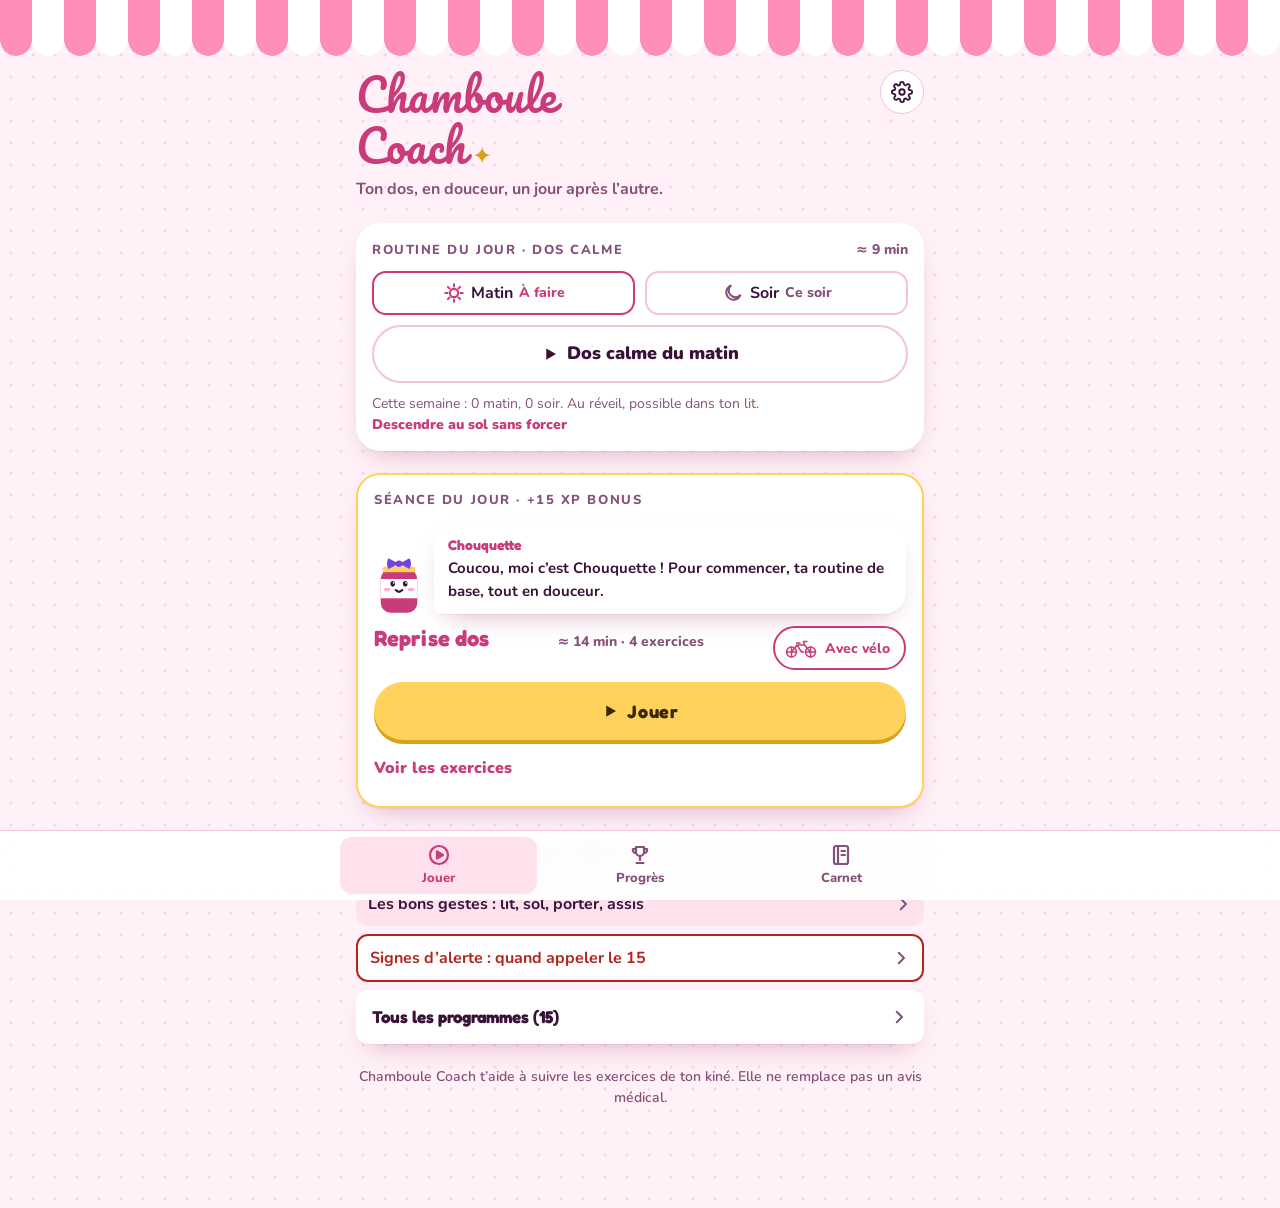
==== commit d0ed52ae: "Audit : séances vraiment faites, Dos calme allongé, moins de douleur, résumé kiné clinique - Une séa" ====
--- a/index.html
+++ b/index.html
@@ -4,6 +4,7 @@
 <meta charset="utf-8">
 <meta name="viewport" content="width=device-width,initial-scale=1,viewport-fit=cover">
 <meta name="description" content="Ton coach sportif en mode jeu : dos, fessiers, cardio.">
+<meta name="robots" content="noindex, nofollow">
 <meta name="theme-color" content="#FFF1F7" media="(prefers-color-scheme: light)">
 <meta name="theme-color" content="#2A0F28" media="(prefers-color-scheme: dark)">
 <meta name="mobile-web-app-capable" content="yes">
@@ -177,8 +178,8 @@
 .routine{display:flex;flex-direction:column;gap:10px}
 .routine-head{display:flex;justify-content:space-between;align-items:baseline;gap:10px}
 .slots{display:grid;grid-template-columns:1fr 1fr;gap:10px}
-.slot{display:flex;flex-direction:column;align-items:center;gap:4px;padding:12px 8px;border-radius:14px;border:2px solid var(--line);background:var(--surface);color:var(--ink-2)}
-.slot b{color:var(--ink);font-size:17px}
+.slot{display:flex;flex-direction:row;flex-wrap:wrap;justify-content:center;align-items:center;gap:2px 6px;padding:8px 6px;border-radius:14px;border:2px solid var(--line);background:var(--surface);color:var(--ink-2)}
+.slot b{color:var(--ink);font-size:16px}
 .slot span{font-weight:800;font-size:14px}
 .slot.now{border-color:var(--accent);color:var(--accent)}
 .slot.done{border-color:var(--ok);color:var(--ok)}
@@ -607,6 +608,33 @@
   .marq,.can.wobble,.mascot,.bulb.lit,.brand h1 .spark-txt,.stand-buddy.hop,.stand-buddy.shake{animation:none}
   .can.down{animation:none;opacity:0}
 }
+/* Accueil court : raccourcis, signes d’alerte et bons gestes en fiches */
+.links{display:flex;flex-direction:column;gap:8px}
+.link-row.alert-row{color:var(--danger);border:2px solid var(--danger);background:var(--surface)}
+.geste{display:flex;flex-direction:column;gap:6px}
+.geste h3{font-size:17px}
+.geste ol{margin:0;padding-left:22px;display:flex;flex-direction:column;gap:4px;font-size:15px;font-weight:600}
+.geste li::marker{color:var(--prize);font-weight:900}
+/* Ressenti après Dos calme : trois choix, sans chiffre */
+.seg3{display:grid;grid-template-columns:repeat(3,1fr);gap:8px}
+.seg3 button{min-height:54px;border-radius:14px;border:2px solid var(--line);background:transparent;font:inherit;font-weight:900;color:var(--ink);cursor:pointer;padding:4px 6px;line-height:1.15}
+.seg3 button[aria-pressed="true"]{background:var(--accent);border-color:var(--accent);color:var(--accent-ink)}
+.seg3 button[data-v="-1"][aria-pressed="true"]{background:var(--warn);border-color:var(--warn);color:var(--surface)}
+/* Mains libres : départ automatique */
+.auto-go{font-size:16px;font-weight:800;text-align:center;color:var(--ink);background:var(--surface-2);border-radius:14px;padding:12px}
+.auto-go b{font-family:var(--f-display);font-size:22px;color:var(--prize)}
+/* Bilan de la semaine */
+.opt-col{display:flex;flex-direction:column;gap:8px}
+.opt-col button{min-height:48px;border-radius:14px;border:2px solid var(--line);background:transparent;font:inherit;font-weight:800;color:var(--ink);text-align:left;padding:8px 14px;cursor:pointer}
+.opt-col button[aria-pressed="true"]{background:var(--accent);border-color:var(--accent);color:var(--accent-ink)}
+.can-chips button{min-height:44px}
+.life{display:flex;flex-direction:column;gap:10px}
+.can-list{margin:0;padding-left:20px;display:flex;flex-direction:column;gap:4px;font-weight:700}
+.can-list li::marker{color:var(--ok)}
+.known .row-btns{margin-top:-4px}
+.routine-meta{font-size:14px}
+.link-btn.inline{padding:0;min-height:0;display:inline;font-size:14px;text-align:left}
+.today-links{display:flex;flex-wrap:wrap;justify-content:space-between;gap:0 12px;margin-top:-6px}
 </style>
 </head>
 <body>
@@ -820,7 +848,7 @@
     blurb: 'Gainage doux, fessiers et cardio léger, adaptés à ton dos. À faire valider par ton kiné.',
     exercises: [EX.transverse, EX.birddog, EX.pont, EX.velo] },
   solide: { id: 'solide', name: 'Dos solide', tag: 'Niveau supérieur', rest: 30,
-    blurb: 'La suite quand ton dos va bien : les mêmes muscles, un cran plus fort. Se débloque après 10 séances de renforcement d’affilée sans dépasser ta douleur acceptable (3/10 par défaut, réglable avec ton kiné), avant, après et le lendemain, puis l’accord de ton kiné. Se reverrouille si la douleur revient dans la jambe.',
+    blurb: 'La suite quand ton dos va bien : les mêmes muscles, un cran plus fort. Se débloque quand 8 de tes 10 dernières séances de renforcement, dont la plus récente, restent à ta douleur acceptable ou en dessous (3/10 par défaut, réglable avec ton kiné), avant, après et le lendemain, puis avec l’accord de ton kiné. Se reverrouille si la douleur revient dans la jambe.',
     exercises: [EX.birddogtenu, EX.pontmarche, EX.deadbug, EX.squatchaise, EX.plancheplus] },
   fessiers: { id: 'fessiers', name: 'Fessiers doux', tag: 'Sans charger le dos', rest: 30,
     blurb: 'Les fessiers travaillent sur le côté ou depuis une chaise, sans pression sur les disques. Une alternative douce à Boule qui chamboule. À faire valider par ton kiné.',
@@ -828,8 +856,8 @@
   haut: { id: 'haut', name: 'Haut du corps doux', tag: 'Debout · sans charge', rest: 30,
     blurb: 'Bras, épaules et haut du dos, debout et sans charge sur la colonne, plus la charnière de hanche pour apprendre à te pencher sans plier le dos. Inspiré des programmes de calisthénie et de fiches de kinés. À faire valider par ton kiné.',
     exercises: [EX.murpompe, EX.rowserviette, EX.angesmur, EX.charniere] },
-  calme: { id: 'calme', name: 'Dos calme', tag: 'Routine matin et soir · 9 min', rest: 20,
-    blurb: 'La base de ta routine quotidienne, matin et soir, et ta séance des jours où le dos fait mal : les étirements qui décontractent le dos et le bassin : bascule du bassin, genoux vers la poitrine, tes genoux vers l’intérieur puis en papillon, rotation des genoux, fesses vers les talons. Arrête si ça descend dans la jambe.',
+  calme: { id: 'calme', name: 'Dos calme', tag: 'Routine matin et soir · 9 min', rest: 20, lying: true,
+    blurb: 'Ta routine du matin et du soir, et ta séance des jours où le dos fait mal : des étirements allongé qui décontractent le dos et le bassin. Guidée à la voix : pose le téléphone et écoute. Le matin, tu peux la faire dans ton lit avant de te lever.',
     exercises: [EX.bascule, EX.genoupoitrine, EX.deuxgenoux, EX.genouinterieur, EX.papillon, EX.rouleau, EX.talons] },
   milieu: { id: 'milieu', name: 'Dos du milieu', tag: 'Mobilité douce', rest: 20,
     blurb: 'Mobilité et gainage profond, sans crunch ni mouvement brusque. Pour la marche, la balade du chien fait déjà le travail. Pont fessier et bras-jambe opposés sont dans Reprise dos. À faire valider par ton médecin ou ton kiné.',
@@ -877,7 +905,8 @@
 ];
 /* Le carnet garde jusqu’à 2 000 séances (des années d’entraînement) ; l’appli prévient bien avant. */
 const HISTORY_MAX = 2000;
-const SOLIDE_NEEDED = 10;
+/* Dos solide : au moins 8 séances calmes parmi les 10 dernières, dont la plus récente (à valider avec le kiné). */
+const SOLIDE_NEEDED = 8, SOLIDE_WINDOW = 10;
 
 const LEVELS = ['Ticket d’entrée', 'Barbe à papa', 'Pomme d’amour', 'As du chamboule-tout', 'Étoile du manège', 'Cœur de la fête', 'Grande roue', 'Feu d’artifice', 'Légende de la foire'];
 const LINES = {
@@ -885,14 +914,14 @@
   rest: ['Récup. Bois une gorgée d’eau.', 'Relâche les épaules et souffle.', 'Belle série. On reprend dans un instant.', 'Secoue les jambes, détends la nuque.']
 };
 const BADGES = [
-  { id: 'premier', name: 'Premier ticket', desc: 'Finir une première séance', glyph: '1', test: s => s.history.length >= 1 },
+  { id: 'premier', name: 'Premier ticket', desc: 'Finir une première séance', glyph: '1', test: s => doneCount(s) >= 1 },
   { id: 'combo10', name: 'Tout en contrôle', desc: '10 reps parfaites d’affilée', glyph: 'x10', test: s => s.bestCombo >= 10 },
   { id: 'etoiles', name: 'Trois étoiles', desc: 'Une séance à 3 étoiles', glyph: '★', test: s => s.history.some(h => h.stars === 3) },
   { id: 'semaine', name: 'Semaine pleine', desc: '3 jours d’entraînement dans la même semaine', glyph: '3J', test: s => [...daysByWeek(s.history).values()].some(d => d.size >= 3) },
   { id: 'suivi5', name: 'Carnet à jour', desc: '5 suivis du lendemain remplis', glyph: '5', test: s => s.history.filter(h => h.next != null).length >= 5 },
   { id: 'velo60', name: 'Roue libre', desc: '60 min de vélo au total', glyph: "60'", test: s => s.history.reduce((a, h) => a + (h.veloMin || 0), 0) >= 60 },
-  { id: 's10', name: 'Habitué de la foire', desc: '10 séances terminées', glyph: '10', test: s => s.history.length >= 10 },
-  { id: 's30', name: 'Pilier de la fête', desc: '30 séances terminées', glyph: '30', test: s => s.history.length >= 30 },
+  { id: 's10', name: 'Habitué de la foire', desc: '10 séances terminées', glyph: '10', test: s => doneCount(s) >= 10 },
+  { id: 's30', name: 'Pilier de la fête', desc: '30 séances terminées', glyph: '30', test: s => doneCount(s) >= 30 },
   { id: 'chamboule', name: 'Boule qui chamboule', desc: 'Première séance du programme fessiers', glyph: 'BQC', test: s => s.history.some(h => h.prog === 'boule') },
   { id: 'forme', name: 'En forme', desc: 'Faire un test de forme', glyph: 'T', test: s => (s.tests || []).length >= 1 }
 ];
@@ -906,7 +935,7 @@
   { id: 'clean', name: 'Lent et propre', desc: '90 % de reps parfaites sur une séance', goal: 1, prog: w => w.filter(h => h.reps >= 8 && h.perfect / h.reps >= 0.9).length },
   { id: 'velo15', name: 'Roue libre', desc: '15 min de vélo dans la semaine', goal: 15, prog: w => Math.floor(w.reduce((a, h) => a + (h.veloMin || 0), 0)) },
   { id: 'hf1', name: 'Mains libres', desc: 'Faire une séance en mode mains libres', goal: 1, prog: w => w.filter(h => h.hf).length },
-  { id: 'feel2', name: 'À l’écoute', desc: 'Noter ton ressenti après 2 séances', goal: 2, prog: w => w.filter(h => h.pain != null).length },
+  { id: 'feel2', name: 'À l’écoute', desc: 'Noter ton ressenti après 2 séances', goal: 2, prog: w => w.filter(h => h.pain != null || h.relief != null).length },
   { id: 'pyr', name: 'Tout chambouler', desc: 'Faire tomber une pyramide entière', goal: 1, prog: w => w.filter(h => (h.pyramids || 0) > 0).length },
   { id: 'pyr3', name: 'Démolition douce', desc: 'Faire tomber 3 pyramides dans la semaine', goal: 3, prog: w => w.reduce((a, h) => a + (h.pyramids || 0), 0) },
   { id: 'stars2x', name: 'Doublé', desc: '2 séances à 2 étoiles ou plus', goal: 2, prog: w => w.filter(h => h.stars >= 2).length },
@@ -953,9 +982,20 @@
 function dayKey(d) { const x = new Date(d); return x.getFullYear() + '-' + pad(x.getMonth() + 1) + '-' + pad(x.getDate()); }
 function daysByWeek(hist) {
   const m = new Map();
-  hist.forEach(h => { const k = weekKey(new Date(h.d)); if (!m.has(k)) m.set(k, new Set()); m.get(k).add(dayKey(h.d)); });
+  hist.forEach(h => { if (!isDone(h)) return; const k = weekKey(new Date(h.d)); if (!m.has(k)) m.set(k, new Set()); m.get(k).add(dayKey(h.d)); });
   return m;
 }
+/* Une séance compte (cœurs, routine, défis, badges, déblocages) quand au moins les deux tiers de ses exercices
+   ont été faits. Un exercice passé parce qu’il augmentait la douleur ne compte ni pour ni contre.
+   Une séance écourtée reste dans le carnet et dans le résumé pour le kiné. */
+const DONE_SHARE = 2 / 3;
+function doneShare(h) {
+  const n = h.nEx || ((PROGRAMS[h.prog] || {}).exercises || []).length || 1;
+  const considered = n - (h.painEx || []).length;
+  return considered > 0 ? Math.max(0, n - (h.skipped || []).length) / considered : 0;
+}
+function isDone(h) { return doneShare(h) >= DONE_SHARE - 1e-9; }
+function doneCount(s) { return s.history.filter(isDone).length; }
 function fmtDate(iso) { try { return new Date(iso).toLocaleDateString('fr-FR', { weekday: 'short', day: 'numeric', month: 'short' }); } catch { return ''; } }
 function fmtDateLong(iso) { try { return new Date(iso).toLocaleDateString('fr-FR', { weekday: 'long', day: 'numeric', month: 'long' }); } catch { return ''; } }
 function fmtClock(sec) { sec = Math.max(0, Math.round(sec)); return pad(Math.floor(sec / 60)) + ':' + pad(sec % 60); }
@@ -965,7 +1005,7 @@
 /* ---------- État & sauvegarde ---------- */
 const LS = 'chamboule-coach.v1';
 function defaultState() {
-  return { v: 1, xp: 0, bestCombo: 0, settings: { sets: 1, fessiersSets: 1, veloMin: 10, bike: true, weeklyGoal: 3, reminderDays: [1, 3, 5], reminderTime: '18:00', routineMorning: '08:00', routineEvening: '21:00', sound: true, handsFree: false, tutorialDone: false, bouleUnlocked: false, bouleUnlockedAt: null, solideUnlocked: false, solideUnlockedAt: null, calisUnlocked: false, calisUnlockedAt: null, milieuOk: false, milieuOkAt: null, lastExport: null, exportSnooze: null, outfit: 'noeud', rungs: {}, stepReset: {}, painMax: 3, painMaxAt: null, noDoor: false, doorChecked: false, noTable: false, tableChecked: false, kineReview: null, kineSnooze: null }, badges: {}, challenges: {}, history: [], tests: [], maint: {} };
+  return { v: 1, xp: 0, bestCombo: 0, settings: { sets: 1, fessiersSets: 1, veloMin: 10, bike: true, weeklyGoal: 3, reminderDays: [1, 3, 5], reminderTime: '18:00', routineMorning: '08:00', routineEvening: '21:00', sound: true, handsFree: false, lyingHF: true, tutorialDone: false, bouleUnlocked: false, bouleUnlockedAt: null, solideUnlocked: false, solideUnlockedAt: null, calisUnlocked: false, calisUnlockedAt: null, milieuOk: false, milieuOkAt: null, lastExport: null, exportSnooze: null, outfit: 'noeud', rungs: {}, stepReset: {}, painMax: 3, painMaxAt: null, noDoor: false, doorChecked: false, noTable: false, tableChecked: false, kineReview: null, kineSnooze: null }, badges: {}, challenges: {}, history: [], tests: [], maint: {}, weekly: [] };
 }
 /* Tout ce qui vient d’un fichier importé ou du stockage est revérifié et converti au bon type :
    aucune valeur lue n’arrive telle quelle dans la page. */
@@ -1009,7 +1049,8 @@
     pain: numOr(h.pain, 0, 10, null, true), leg: typeof h.leg === 'boolean' ? h.leg : null,
     next: numOr(h.next, 0, 10, null, true), nextAt: isoOr(h.nextAt),
     zoneBefore: zs(h.zoneBefore), zone: zs(h.zone), zoneNext: zs(h.zoneNext),
-    durS: numOr(h.durS, 0, 86400, 0, true)
+    durS: numOr(h.durS, 0, 86400, 0, true),
+    nEx: numOr(h.nEx, 1, 40, null, true), relief: numOr(h.relief, -1, 1, null, true)
   };
 }
 /* Test de forme du mois : deux mesures debout, au rythme d’un bip toutes les 3 s, 20 répétitions au plus.
@@ -1036,11 +1077,39 @@
   const last = (s.tests || [])[0];
   return !last || now.getTime() - Date.parse(last.d) >= TEST_EVERY_DAYS * 86400000;
 }
+/* Bilan de la semaine : trois questions utiles au médecin et au kiné, et ce que ton dos t’a laissé faire. */
+const WEEKLY = {
+  stiff: { q: 'Le matin, ton dos reste raide combien de temps ?', a: ['Moins de 15 min', '15 à 30 min', '30 min à 1 h', 'Plus d’une heure'] },
+  night: { q: 'Ton dos t’a réveillé la nuit ?', a: ['Aucune nuit', '1 ou 2 nuits', '3 nuits ou plus'] },
+  meds: { q: 'Tu as pris des antidouleurs ?', a: ['Aucun', 'Certains jours', 'Tous les jours'] }
+};
+const CAN = [
+  { id: 'chien', label: 'Promener le chien sans gêne' }, { id: 'nuit', label: 'Dormir une nuit entière' },
+  { id: 'assis', label: 'Rester assis une heure' }, { id: 'courses', label: 'Porter les courses' },
+  { id: 'menage', label: 'Faire le ménage' }, { id: 'escaliers', label: 'Monter les escaliers' }, { id: 'velo', label: 'Faire du vélo' }
+];
+const WEEKLY_XP = 20;
+function cleanWeekly(w) {
+  if (!w || typeof w !== 'object') return null;
+  const d = isoOr(w.d); if (!d) return null;
+  const out = { d };
+  for (const k of Object.keys(WEEKLY)) { out[k] = numOr(w[k], 0, WEEKLY[k].a.length - 1, null, true); if (out[k] == null) return null; }
+  out.can = Array.isArray(w.can) ? [...new Set(w.can.filter(x => CAN.some(c => c.id === x)))] : [];
+  return out;
+}
+/* Proposé une fois par semaine, à partir de 3 séances faites. */
+function weeklyDue(s, now = new Date()) {
+  if (doneCount(s) < 3) return false;
+  const last = (s.weekly || [])[0];
+  if (!last) return true;
+  const a = new Date(last.d), b = new Date(now); a.setHours(0, 0, 0, 0); b.setHours(0, 0, 0, 0);
+  return (b - a) / 86400000 >= 6.5;
+}
 function cleanSettings(s, d) {
   s = s && typeof s === 'object' ? s : {};
   return {
     sets: numOr(s.sets, 1, 3, d.sets, true), fessiersSets: numOr(s.fessiersSets, 1, 2, d.fessiersSets, true), veloMin: numOr(s.veloMin, 3, 45, d.veloMin, true), bike: s.bike !== false, weeklyGoal: numOr(s.weeklyGoal, 1, 7, d.weeklyGoal, true),
-    sound: typeof s.sound === 'boolean' ? s.sound : d.sound, handsFree: s.handsFree === true, tutorialDone: s.tutorialDone === true,
+    sound: typeof s.sound === 'boolean' ? s.sound : d.sound, handsFree: s.handsFree === true, lyingHF: s.lyingHF !== false, tutorialDone: s.tutorialDone === true,
     bouleUnlocked: s.bouleUnlocked === true, bouleUnlockedAt: isoOr(s.bouleUnlockedAt),
     solideUnlocked: s.solideUnlocked === true, solideUnlockedAt: isoOr(s.solideUnlockedAt),
     calisUnlocked: s.calisUnlocked === true && s.solideUnlocked === true, calisUnlockedAt: isoOr(s.calisUnlockedAt),
@@ -1076,7 +1145,8 @@
     history: Array.isArray(raw.history) ? raw.history.slice(0, HISTORY_MAX).map(cleanEntry).filter(Boolean) : [],
     tests: Array.isArray(raw.tests) ? raw.tests.slice(0, 60).map(cleanTest).filter(Boolean) : [],
     maint: Object.fromEntries(Object.entries(raw.maint && typeof raw.maint === 'object' ? raw.maint : {})
-      .filter(([k, v]) => /^\d{4}-\d{2}:[a-z]+$/.test(k) && STEP_PROGS.includes(k.split(':')[1]) && typeof v === 'string' && DAY_RE.test(v)))
+      .filter(([k, v]) => /^\d{4}-\d{2}:[a-z]+$/.test(k) && STEP_PROGS.includes(k.split(':')[1]) && typeof v === 'string' && DAY_RE.test(v))),
+    weekly: Array.isArray(raw.weekly) ? raw.weekly.slice(0, 60).map(cleanWeekly).filter(Boolean) : []
   };
 }
 
@@ -1100,13 +1170,15 @@
   return n;
 }
 /* Catégorie du dos après la séance, à partir de la douleur notée de 0 à 10 (après et le lendemain). */
+/* Après Dos calme, on ne redemande pas un chiffre : « plus détendu, pareil ou plus douloureux » (relief 1, 0, -1). */
 function backCat(h) {
   if (h.stop || h.back === 'stop') return 'stop';
-  if (h.pain == null) return h.back || null;
+  if (h.pain == null && h.relief == null) return h.back || null;
   if (h.leg) return 'douleur';
   const before = h.painBefore ?? h.pain;
-  const rank = v => (v >= 7 || v - before >= 3) ? 2 : (v - before >= 1 && v > 2) ? 1 : 0;
-  const worst = Math.max(rank(h.pain), h.next != null ? rank(h.next) : 0);
+  const rank = v => (v >= 7 || (before != null && v - before >= 3)) ? 2 : (before != null && v - before >= 1 && v > 2) ? 1 : 0;
+  const now = h.pain != null ? rank(h.pain) : h.relief === -1 ? 1 : 0;
+  const worst = Math.max(now, h.next != null ? rank(h.next) : 0);
   return ['ok', 'sensible', 'douleur'][worst];
 }
 /* Programmes qui prouvent que le dos encaisse du renforcement. La respiration et la mobilité ne comptent pas. */
@@ -1117,29 +1189,37 @@
    et null quand aucun ressenti n’a été noté. */
 const QUIET_MAX = 3;
 function quietState(h, max = QUIET_MAX) {
-  if (h.pain == null && !h.stop) return null;
+  if (h.pain == null && h.relief == null && !h.stop) return null;
   if (backCat(h) !== 'ok' || (h.painEx && h.painEx.length)) return 'break';
-  if (Math.max(h.painBefore ?? 0, h.pain, h.next ?? 0) > max) return 'break';
+  if (Math.max(h.painBefore ?? 0, h.pain ?? 0, h.next ?? 0) > max) return 'break';
   return h.next == null ? 'wait' : 'count';
 }
-/* Séances de renforcement « sans douleur » d’affilée. Une séance douce ou pas encore suivie le lendemain ne compte pas
-   mais ne casse pas la série ; toute séance au-dessus de 3/10 la remet à zéro, quel que soit le programme. */
+/* Alerte sérieuse : symptômes dans la jambe, arrêt pour douleur, ou douleur qui a beaucoup monté. */
+function seriousAlert(h) { return h.legBefore === true || ['douleur', 'stop'].includes(backCat(h)); }
+/* Dos solide : séances de renforcement calmes parmi les 10 dernières séances jugées (renforcement suivi le lendemain,
+   ou n’importe quelle séance au-dessus du seuil). Une alerte sérieuse remet tout à zéro ; une séance faite à moitié
+   ne compte pas. Tant que la plus récente n’est pas calme, on reste juste en dessous du nombre demandé. */
 function solidStreak(s) {
-  let n = 0;
+  let calm = 0, seen = 0, first = null;
   for (const h of s.history) {
+    if (seriousAlert(h)) break;
     const q = quietState(h, s.settings.painMax);
-    if (q === 'break') break;
-    if (q === 'count' && STRENGTH_PROGS.includes(h.prog)) n++;
+    const strength = STRENGTH_PROGS.includes(h.prog) && isDone(h);
+    if (q === 'break') { seen++; if (first === null) first = false; }
+    else if (q === 'count' && strength) { seen++; calm++; if (first === null) first = true; }
+    if (seen >= SOLIDE_WINDOW) break;
   }
-  return n;
+  return first === false ? Math.min(calm, SOLIDE_NEEDED - 1) : calm;
 }
 /* Séance du jour proposée par Chouquette : la douleur récente d’abord, puis le programme fait le moins récemment. */
 const SUGGEST_ROTATION = ['dos', 'fessiers', 'milieu', 'haut', 'mcgill', 'jambes'];
 function suggestToday(s, now = new Date()) {
   const last = s.history[0];
   if (!last) return { prog: 'dos', why: 'Coucou, moi c’est Chouquette ! Pour commencer, ta routine de base, tout en douceur.' };
+  /* Ce qui a été vraiment fait décide du programme ; la douleur, elle, compte même pour une séance écourtée. */
+  const done = s.history.filter(isDone);
   /* La routine Dos calme du matin ou du soir ne compte pas comme la séance du jour. */
-  if (s.history.some(h => dayKey(h.d) === dayKey(now) && h.prog !== ROUTINE_PROG)) {
+  if (done.some(h => dayKey(h.d) === dayKey(now) && h.prog !== ROUTINE_PROG)) {
     return { prog: 'calme', rest: true, why: 'Ton cœur du jour est déjà rempli. Repos, ou quelques minutes de Dos calme si le dos est raide.' };
   }
   const recent = now.getTime() - new Date(last.d).getTime() < 3 * 86400000;
@@ -1149,7 +1229,7 @@
   }
   if (recent && cat === 'sensible') return { prog: 'calme', why: 'Ton dos était un peu sensible la dernière fois : place aux mouvements doux.' };
   const dayBefore = n => { const d = new Date(now); d.setDate(d.getDate() - n); return dayKey(d); };
-  if ([1, 2, 3].every(n => s.history.some(h => h.prog !== ROUTINE_PROG && dayKey(h.d) === dayBefore(n)))) {
+  if ([1, 2, 3].every(n => done.some(h => h.prog !== ROUTINE_PROG && dayKey(h.d) === dayBefore(n)))) {
     return { prog: 'calme', rest: true, why: 'Trois jours d’affilée : aujourd’hui, je te conseille le repos. La balade du chien suffit ; si tu as envie de bouger, un peu de Vélo seul, et si le dos est raide, quelques minutes de Dos calme.' };
   }
   /* Cardio : si tu as un vélo et que tu n’as pas pédalé depuis 4 jours, Chouquette propose le Vélo seul. */
@@ -1158,13 +1238,13 @@
     return { prog: 'cardio', why: 'Pas de vélo depuis 4 jours : un peu de cardio doux aujourd’hui, à ton rythme.' };
   }
   /* Reprise dos, la routine du kiné, revient au moins tous les 3 jours. */
-  const lastDos = s.history.find(h => h.prog === 'dos');
+  const lastDos = done.find(h => h.prog === 'dos');
   if (!lastDos || now.getTime() - Date.parse(lastDos.d) >= 3 * 86400000) {
     return { prog: 'dos', why: (s.settings.bike ? 'Ta routine de base : respiration, bras-jambe opposés, pont et vélo.' : 'Ta routine de base : respiration, bras-jambe opposés et pont, sans le vélo.') + ' Elle revient au moins tous les 3 jours.' };
   }
   /* Dos du milieu n’est proposé qu’une fois l’avis médical déclaré. */
   const pool = SUGGEST_ROTATION.filter(id => id !== 'milieu' || s.settings.milieuOk).concat(s.settings.solideUnlocked ? ['solide'] : [], s.settings.calisUnlocked ? ['calis'] : []);
-  const lastDone = id => { const h = s.history.find(x => x.prog === id); return h ? new Date(h.d).getTime() : 0; };
+  const lastDone = id => { const h = done.find(x => x.prog === id); return h ? new Date(h.d).getTime() : 0; };
   const prog = pool.slice().sort((a, b) => lastDone(a) - lastDone(b))[0];
   const why = {
     dos: s.settings.bike ? 'Ta routine de base : respiration, bras-jambe opposés, pont et vélo.' : 'Ta routine de base : respiration, bras-jambe opposés et pont, sans le vélo.',
@@ -1176,7 +1256,7 @@
     solide: 'Ton dos va bien : on passe un cran au-dessus.',
     calis: 'Ton dos ne fait plus mal : place à la calisthénie.'
   }[prog];
-  return { prog, why: why + ' C’est celui que tu as fait le moins récemment.' };
+  return { prog, why };
 }
 /* Bonus quand on suit jusqu’au bout la séance proposée par Chouquette (jamais un jour de repos). */
 const SUGGEST_BONUS = 15;
@@ -1184,7 +1264,7 @@
 function painFreeRun(s) {
   let n = 0;
   for (const h of s.history) {
-    if (h.prog !== 'dos') continue;
+    if (h.prog !== 'dos' || !isDone(h)) continue;
     const q = quietState(h, s.settings.painMax);
     if (q === 'break' || q === null) break;
     if (q === 'count') n++;
@@ -1197,6 +1277,20 @@
   if (!h || h.next != null) return null;
   if (now.getTime() - new Date(h.d).getTime() > 3 * 86400000) return null;
   return h;
+}
+/* Ce qu’on sait déjà de ton dos aujourd’hui, pour ne pas reposer la question à chaque séance :
+   la dernière douleur notée à une séance du jour, sinon le suivi du lendemain donné aujourd’hui.
+   Après une séance qui a fait mal ou des symptômes dans la jambe, on redemande tout. */
+function todayBack(s, now = new Date()) {
+  const k = dayKey(now);
+  const h = s.history.find(x => dayKey(x.d) === k && (x.pain ?? x.painBefore) != null);
+  if (h) {
+    if (h.relief === -1 || ['douleur', 'stop'].includes(backCat(h))) return null;
+    const after = h.pain != null, leg = after ? h.leg : h.legBefore;
+    return { pain: after ? h.pain : h.painBefore, leg: leg === false ? false : null, zones: ((after ? h.zone : h.zoneBefore) || []).slice(), at: h.d, from: 'seance' };
+  }
+  const n = s.history.find(x => x.next != null && x.nextAt && dayKey(x.nextAt) === k);
+  return n ? { pain: n.next, leg: null, zones: (n.zoneNext || []).slice(), at: n.nextAt, from: 'suivi' } : null;
 }
 /* Note le suivi du lendemain sur la séance et sur les autres séances du même jour encore sans suivi (+20 XP une fois). */
 function applyNext(s, id, v, now = new Date(), zones = []) {
@@ -1208,7 +1302,8 @@
   return h;
 }
 function weekEntries(s, now = new Date()) { const k = weekKey(now); return s.history.filter(h => weekKey(new Date(h.d)) === k); }
-function chalProgress(s, c, now = new Date()) { return Math.min(c.goal, c.prog(weekEntries(s, now), s, now)); }
+/* Les défis ne comptent que les séances vraiment faites (au moins les deux tiers des exercices). */
+function chalProgress(s, c, now = new Date()) { return Math.min(c.goal, c.prog(weekEntries(s, now).filter(isDone), s, now)); }
 /* Donne les défis réussis cette semaine (+50 XP chacun, une seule fois) et oublie les semaines de plus d’un mois. */
 function evalChallenges(s, now = new Date()) {
   const k = weekKey(now);
@@ -1246,7 +1341,7 @@
     if (Date.parse(h.d) <= since) break;
     const q = quietState(h, Math.min(CALIS_PAIN, s.settings.painMax));
     if (q === 'break') break;
-    if (q === 'count' && STRENGTH_PROGS.includes(h.prog)) n++;
+    if (q === 'count' && STRENGTH_PROGS.includes(h.prog) && isDone(h)) n++;
   }
   return n;
 }
@@ -1348,18 +1443,19 @@
    Une autre séance le même jour rapporte moitié moins et sans bonus : enchaîner les séances courtes ne paie pas.
    Un exercice passé pour douleur ne pénalise pas. */
 const XP_MINUTES_CAP = 15;
-/* Routine quotidienne : Dos calme matin et soir. Avant 14 h, c’est la routine du matin ; après, celle du soir.
+/* Routine quotidienne : Dos calme matin et soir. Avant 17 h, c’est la routine du matin ; après, celle du soir.
+   Elle ne compte que si elle a été vraiment faite (au moins les deux tiers des étirements).
    Chaque passage rapporte 30 XP au plus : c’est une habitude, pas une course aux points. */
-const ROUTINE_PROG = 'calme', ROUTINE_SPLIT_HOUR = 14, ROUTINE_XP = 30;
+const ROUTINE_PROG = 'calme', ROUTINE_SPLIT_HOUR = 17, ROUTINE_XP = 30;
 function routineSlot(d) { return new Date(d).getHours() < ROUTINE_SPLIT_HOUR ? 'matin' : 'soir'; }
 function routineDays(list) {
   const days = new Map();
-  list.filter(h => h.prog === ROUTINE_PROG).forEach(h => { const k = dayKey(h.d); if (!days.has(k)) days.set(k, new Set()); days.get(k).add(routineSlot(h.d)); });
+  list.filter(h => h.prog === ROUTINE_PROG && isDone(h)).forEach(h => { const k = dayKey(h.d); if (!days.has(k)) days.set(k, new Set()); days.get(k).add(routineSlot(h.d)); });
   const v = [...days.values()];
   return { matins: v.filter(x => x.has('matin')).length, soirs: v.filter(x => x.has('soir')).length, complets: v.filter(x => x.size === 2).length };
 }
 function routineToday(s, now = new Date()) {
-  const done = s.history.filter(h => h.prog === ROUTINE_PROG && dayKey(h.d) === dayKey(now));
+  const done = s.history.filter(h => h.prog === ROUTINE_PROG && isDone(h) && dayKey(h.d) === dayKey(now));
   return { matin: done.some(h => routineSlot(h.d) === 'matin'), soir: done.some(h => routineSlot(h.d) === 'soir'), now: routineSlot(now) };
 }
 function routineWeek(s, now = new Date()) { return routineDays(weekEntries(s, now)); }
@@ -1372,8 +1468,10 @@
   const xp = Math.round(10 * Math.min(XP_MINUTES_CAP, minutes) * completion * (0.6 + 0.4 * quality));
   return repeat ? Math.round(xp / 2) : xp + 20;
 }
-function computeStars(reason, r) {
+/* Étoiles : la part faite compte d’abord. Moins des deux tiers des exercices : une étoile, quelle que soit la qualité. */
+function computeStars(reason, r, nEx) {
   if (reason === 'pain') return 0;
+  if (nEx && !isDone({ nEx, skipped: r.skipped, painEx: r.painEx })) return 1;
   const quality = r.reps ? r.perfect / r.reps : 1;
   const realSkips = r.skipped.filter(id => !r.painEx.includes(id));
   return quality >= 0.8 && !realSkips.length ? 3 : quality >= 0.5 ? 2 : 1;
@@ -1425,7 +1523,6 @@
   if (st.exportSnooze && now < Date.parse(st.exportSnooze)) return false;
   return !st.lastExport || now - Date.parse(st.lastExport) > 30 * 86400000;
 }
-/* Résumé texte des 30 derniers jours, pour le kiné. Ne contient que ce qui a été noté dans l’appli. */
 /* Point avec le kiné : la routine Reprise dos date du 11 octobre 2026 ; toutes les 4 semaines, on propose de la lui faire revoir. */
 const ROUTINE_DATE = '2026-10-11T10:00:00.000Z', KINE_EVERY_DAYS = 28;
 function kineDue(s, now = new Date()) {
@@ -1446,7 +1543,7 @@
 }
 function maintProgress(s, progId, now = new Date()) {
   const mk = monthKey(now);
-  return Math.min(MAINT_GOAL, s.history.filter(h => h.prog === progId && monthKey(h.d) === mk && quietState(h, s.settings.painMax) === 'count').length);
+  return Math.min(MAINT_GOAL, s.history.filter(h => h.prog === progId && monthKey(h.d) === mk && isDone(h) && quietState(h, s.settings.painMax) === 'count').length);
 }
 function evalMaintenance(s, now = new Date()) {
   s.maint = s.maint || {};
@@ -1473,55 +1570,118 @@
 }
 /* Repère cardio : minutes de vélo de la semaine en cours. */
 function weekBikeMin(s, now = new Date()) { return Math.round(weekEntries(s, now).reduce((a, h) => a + (h.veloMin || 0), 0) * 10) / 10; }
+/* Résumé pour le kiné ou le médecin : une page, dans leur langage, des tendances plutôt que chaque séance.
+   Ne contient que ce qui a été noté dans l’appli. */
+function avg1(a) { return a.length ? Math.round(a.reduce((x, y) => x + y, 0) / a.length * 10) / 10 : null; }
+function fr1(v) { return v == null ? '–' : String(v).replace('.', ','); }
+function plural(n, w) { return n + ' ' + w + (n > 1 ? 's' : ''); }
 function kineSummary(s, now = new Date()) {
   const from = new Date(now); from.setDate(from.getDate() - 30); from.setHours(0, 0, 0, 0);
   const list = s.history.filter(h => new Date(h.d) >= from).slice().reverse();
-  const days = new Set(list.map(h => dayKey(h.d))).size;
   const st = s.settings;
+  const D = d => new Date(d).toLocaleDateString('fr-FR');
+  const short = d => new Date(d).toLocaleDateString('fr-FR', { day: 'numeric', month: 'short' });
+  const vals = (hs, k) => hs.map(h => h[k]).filter(v => v != null);
+
+  /* Douleur par semaine, tendance et pic. */
+  const byWeek = new Map();
+  list.forEach(h => { const k = startOfWeek(new Date(h.d)).getTime(); if (!byWeek.has(k)) byWeek.set(k, []); byWeek.get(k).push(h); });
+  const weeks = [...byWeek.entries()].sort((a, b) => a[0] - b[0])
+    .map(([k, hs]) => ({ k, n: hs.length, before: avg1(vals(hs, 'painBefore')), after: avg1(vals(hs, 'pain')), next: avg1(vals(hs, 'next')) }));
+  const lvl = w => w.before ?? w.after ?? w.next;
+  const known = weeks.filter(w => lvl(w) != null);
+  let trend = null;
+  if (known.length >= 2) {
+    const a = lvl(known[0]), b = lvl(known[known.length - 1]);
+    trend = { a, b, dir: b - a >= 1 ? 'en hausse' : a - b >= 1 ? 'en baisse' : 'stable' };
+  }
+  let peak = null;
+  list.forEach(h => [h.painBefore, h.pain, h.next].forEach(v => { if (v != null && (!peak || v > peak.v)) peak = { v, d: h.d }; }));
+  const legs = list.filter(h => h.legBefore || h.leg);
+  const stops = list.filter(h => backCat(h) === 'stop');
+  const zoneCount = {}, painCount = {}, eff = {};
+  list.forEach(h => {
+    [h.zoneBefore, h.zone, h.zoneNext].forEach(z => (z || []).forEach(id => { zoneCount[id] = (zoneCount[id] || 0) + 1; }));
+    (h.painEx || []).forEach(id => { painCount[id] = (painCount[id] || 0) + 1; });
+    let k = null;
+    if (h.relief != null) k = h.relief > 0 ? 'mieux' : h.relief < 0 ? 'pire' : 'pareil';
+    else if (h.pain != null && h.painBefore != null) k = h.pain < h.painBefore ? 'mieux' : h.pain > h.painBefore ? 'pire' : 'pareil';
+    if (k) { const e = eff[h.prog] || (eff[h.prog] = { mieux: 0, pareil: 0, pire: 0 }); e[k]++; }
+  });
+  const pc = Object.entries(painCount);
+  const bil = (s.weekly || []).filter(w => new Date(w.d) >= from);
+  const lastBil = bil[0];
+  const low = (q, i) => WEEKLY[q].a[i].toLowerCase();
+
+  /* Ce qui mérite d’en parler en premier. */
+  const flags = [];
+  if (legs.length) flags.push(`Symptômes dans la jambe : ${legs.length} fois (${legs.map(h => short(h.d)).join(', ')})`);
+  if (stops.length) flags.push(`Séance arrêtée pour douleur ou fourmillements : ${stops.map(h => short(h.d)).join(', ')}`);
+  if (trend && trend.dir === 'en hausse') flags.push(`Douleur en hausse : de ${fr1(trend.a)} à ${fr1(trend.b)}/10 en moyenne`);
+  if (peak && peak.v >= 7) flags.push(`Pic de douleur à ${peak.v}/10 (séance du ${short(peak.d)})`);
+  if (pc.length) flags.push('Exercices qui augmentent la douleur : ' + pc.map(([id, n]) => `${exName(id)} (${n})`).join(', '));
+  if (((eff[ROUTINE_PROG] || {}).pire || 0) >= 2) flags.push(`Dos calme a augmenté la douleur ${eff[ROUTINE_PROG].pire} fois`);
+  if (lastBil && lastBil.stiff >= 2) flags.push(`Raideur du matin : ${low('stiff', lastBil.stiff)}`);
+  if (lastBil && lastBil.night >= 1) flags.push(`Réveillé la nuit par le dos : ${low('night', lastBil.night)} dans la semaine`);
+  if (lastBil && lastBil.meds >= 2) flags.push('Antidouleurs tous les jours');
+  const mid = list.filter(h => [['zoneBefore', 'painBefore'], ['zone', 'pain'], ['zoneNext', 'next']].some(([z, p]) => (h[z] || []).includes('milieu') && (h[p] ?? 0) >= 5));
+  if (mid.length) flags.push(`Milieu du dos à 5/10 ou plus : ${mid.length} fois`);
+  if (now.getTime() - Date.parse(st.kineReview || ROUTINE_DATE) >= KINE_EVERY_DAYS * 86400000) flags.push(`Routine du kiné à revoir (${st.kineReview ? 'revue le ' + D(st.kineReview) : 'prescrite le ' + D(ROUTINE_DATE)})`);
+
+  const done = list.filter(isDone), cut = list.length - done.length;
+  const days = new Set(done.map(h => dayKey(h.d))).size;
+  const rt = routineDays(list);
+  const bike = list.reduce((a, h) => a + (h.veloMin || 0), 0);
   const L = [];
-  L.push('Suivi Chamboule Coach');
-  L.push(`Période : du ${from.toLocaleDateString('fr-FR')} au ${now.toLocaleDateString('fr-FR')}`);
-  L.push(`Séances : ${list.length}, sur ${days > 1 ? days + ' jours différents' : days + ' jour'}`);
-  L.push(`Réglages actuels : Reprise dos ${st.sets} série${st.sets > 1 ? 's' : ''} par exercice au sol, Fessiers doux ${st.fessiersSets} série${st.fessiersSets > 1 ? 's' : ''}, ${st.bike ? 'vélo ' + st.veloMin + ' min' : 'vélo mis de côté pour le moment'}`);
-  L.push(`Routine Reprise dos : prescrite le ${new Date(ROUTINE_DATE).toLocaleDateString('fr-FR')}${st.kineReview ? ', revue avec le kiné le ' + new Date(st.kineReview).toLocaleDateString('fr-FR') : ', pas encore revue depuis'}`);
-  L.push(`Douleur acceptable pour progresser : ${st.painMax}/10${st.painMaxAt ? ' (réglée le ' + new Date(st.painMaxAt).toLocaleDateString('fr-FR') + (st.painMax > 3 ? ', accord kiné déclaré)' : ')') : ' (valeur par défaut)'}`);
-  L.push('Progression automatique : ' + STEP_PROGS.map(id => PROGRAMS[id].name + ' palier ' + stepLevel(s, id) + '/' + STEP_MAX).join(', '));
+  L.push('Suivi du dos · Chamboule Coach');
+  L.push(`Du ${D(from)} au ${D(now)}. Noté par le patient dans l’appli : ne remplace pas l’examen.`);
+  L.push('');
+  L.push('À DISCUTER');
+  (flags.length ? flags : ['Rien de particulier signalé sur la période.']).forEach(f => L.push('- ' + f));
+  L.push('');
+  L.push('DOULEUR DE DOS (0 à 10), moyenne par semaine : avant la séance / juste après / le lendemain');
+  if (!weeks.length) L.push('Aucune séance sur la période.');
+  weeks.forEach(w => L.push(`Semaine du ${short(w.k)} : ${fr1(w.before)} / ${fr1(w.after)} / ${fr1(w.next)} (${plural(w.n, 'séance')})`));
+  if (trend) L.push(`Tendance : ${trend.dir} (${fr1(trend.a)} → ${fr1(trend.b)})`);
+  if (peak) L.push(`Plus forte douleur notée : ${peak.v}/10 (séance du ${short(peak.d)})`);
+  const zc = ZONE_IDS.filter(id => zoneCount[id]);
+  L.push('Zones signalées : ' + (zc.length ? zc.map(id => `${zoneName(id)} (${zoneCount[id]})`).join(', ') : 'aucune précisée'));
+  L.push('Symptômes dans la jambe : ' + (legs.length ? legs.length + ' fois' : 'aucun'));
+  L.push('');
+  L.push('CE QUI SOULAGE, CE QUI GÊNE (juste après la séance, comparé à avant)');
+  const effRows = Object.entries(eff);
+  if (!effRows.length) L.push('Pas encore de ressenti noté.');
+  effRows.forEach(([id, e]) => L.push(`${(PROGRAMS[id] || { name: id }).name}${id === ROUTINE_PROG ? ' (étirements allongé, dos enroulé)' : ''} : mieux ${e.mieux}, pareil ${e.pareil}, pire ${e.pire}`));
+  L.push('Exercices passés parce qu’ils augmentaient la douleur : ' + (pc.length ? pc.map(([id, n]) => `${exName(id)} (${n})`).join(', ') : 'aucun'));
+  L.push('');
+  L.push('BILAN DE LA SEMAINE');
+  if (!bil.length) L.push('Pas encore rempli sur la période.');
+  bil.slice(0, 4).forEach(w => {
+    L.push(`${short(w.d)} : raideur du matin ${low('stiff', w.stiff)} · réveils la nuit : ${low('night', w.night)} · antidouleurs : ${low('meds', w.meds)}`);
+    L.push(`  A pu : ${w.can.length ? w.can.map(id => CAN.find(c => c.id === id).label.toLowerCase()).join(', ') : 'rien de la liste'}`);
+  });
+  L.push('');
+  L.push('RÉGULARITÉ');
+  L.push(`Séances faites : ${done.length}, sur ${plural(days, 'jour')}${cut ? ` ; ${plural(cut, 'séance')} écourtée${cut > 1 ? 's' : ''} (moins des deux tiers des exercices)` : ''}`);
+  L.push(`Routine Dos calme : ${plural(rt.matins, 'matin')}, ${plural(rt.soirs, 'soir')} (${plural(rt.complets, 'jour')} matin et soir)`);
+  L.push(st.bike ? `Vélo d’appartement : ${fmtMin(bike)} min sur la période` : 'Vélo d’appartement : mis de côté pour le moment');
+  const tl = (s.tests || []).slice(0, 4).reverse();
+  if (tl.length) L.push('Tests de forme : ' + tl.map(t => `${D(t.d)} assis-debout ${t.chaise ?? '?'}, pompes au mur ${t.mur ?? '?'}${t.v === TEST_VERSION ? ` (au rythme, ${TEST_CAP} au plus${t.pain != null ? `, douleur après ${t.pain}/10` : ''})` : ' (ancien test : le plus possible en 30 s)'}`).join(' ; '));
+  L.push('');
+  L.push('PROGRAMME ACTUEL');
+  L.push(`Routine du kiné (Reprise dos) prescrite le ${D(ROUTINE_DATE)}${st.kineReview ? ', revue le ' + D(st.kineReview) : ', pas encore revue'} : ${plural(st.sets, 'série')} par exercice au sol, ${st.bike ? 'vélo ' + st.veloMin + ' min' : 'sans vélo'}`);
+  L.push(`Fessiers doux : ${plural(st.fessiersSets, 'série')} par exercice`);
+  const up = STEP_PROGS.filter(id => stepLevel(s, id) > 0);
+  L.push('Charge augmentée automatiquement, douleur restée basse : ' + (up.length ? up.map(id => `${PROGRAMS[id].name} +${stepLevel(s, id)}`).join(', ') + ' (une répétition ou quelques secondes de plus à chaque cran)' : 'aucune pour le moment'));
+  const harder = LADDERS.filter(l => rungOf(s, l) > 0);
+  L.push('Exercices remplacés par une version plus difficile : ' + (harder.length ? harder.map(l => `${exName(l.rungs[0])} → ${exName(l.rungs[rungOf(s, l)])}`).join(', ') : 'aucun'));
   if (st.noDoor) L.push('Rowing à la porte remplacé par le tirage à la serviette (pas de porte adaptée)');
   if (st.noTable) L.push('Rowing sous la table remplacé (pas de table adaptée)');
-  L.push('Versions des exercices : ' + LADDERS.map(l => `${l.name} ${rungOf(s, l) + 1}/${l.rungs.length} (${exName(l.rungs[rungOf(s, l)])})`).join(', '));
-  const tl = (s.tests || []).slice(0, 4).reverse();
-  if (tl.length) L.push('Tests de forme : ' + tl.map(t => `${new Date(t.d).toLocaleDateString('fr-FR')} assis-debout ${t.chaise ?? '?'}, pompes au mur ${t.mur ?? '?'}${t.v === TEST_VERSION ? ` (au rythme, ${TEST_CAP} au plus${t.pain != null ? `, douleur après ${t.pain}/10` : ''})` : ' (ancien test : le plus possible en 30 s)'}`).join(' ; '));
-  L.push(`Programme Dos solide : ${st.solideUnlocked ? 'débloqué' + (st.solideUnlockedAt ? ' le ' + new Date(st.solideUnlockedAt).toLocaleDateString('fr-FR') : '') + ' (accord kiné déclaré)' : 'verrouillé (' + solidStreak(s) + ' / ' + SOLIDE_NEEDED + ' séances de renforcement d’affilée à ' + st.painMax + '/10 au plus, lendemain compris)'}`);
-  L.push(`Programme Dos du milieu : ${st.milieuOk ? 'ouvert après vérification médicale déclarée' + (st.milieuOkAt ? ' le ' + new Date(st.milieuOkAt).toLocaleDateString('fr-FR') : '') : 'en attente d’une vérification médicale'}`);
-  L.push(`Programme Calisthénie : ${st.calisUnlocked ? 'débloqué' + (st.calisUnlockedAt ? ' le ' + new Date(st.calisUnlockedAt).toLocaleDateString('fr-FR') : '') + ' (accord kiné déclaré)' : st.solideUnlocked ? 'verrouillé (' + calisStreak(s) + ' / ' + CALIS_NEEDED + ' séances de renforcement d’affilée à ' + CALIS_PAIN + '/10 au plus)' : 'verrouillé (après Dos solide)'}`);
-  L.push(`Programme Boule qui chamboule : ${st.bouleUnlocked ? 'débloqué' + (st.bouleUnlockedAt ? ' le ' + new Date(st.bouleUnlockedAt).toLocaleDateString('fr-FR') : '') + ' (validation kiné déclarée)' : 'verrouillé'}`);
-  L.push('');
-  L.push('Douleur de dos notée de 0 à 10 : avant la séance → juste après → le lendemain.');
-  L.push('');
-  if (!list.length) L.push('Aucune séance sur la période.');
-  const painCount = {}, zoneCount = {};
-  list.forEach(h => {
-    const p = PROGRAMS[h.prog] || { name: h.prog };
-    L.push(`${fmtDateLong(h.d)} · ${p.name}${h.hf ? ' (mains libres)' : ''}`);
-    const zt = z => (z && z.length ? ' (' + z.map(zoneName).join(', ') + ')' : '');
-    L.push(`  Douleur : ${h.painBefore ?? '?'}${zt(h.zoneBefore)} → ${h.pain ?? '?'}${zt(h.zone)} → ${h.next ?? '?'}${zt(h.zoneNext)}`);
-    [h.zoneBefore, h.zone, h.zoneNext].forEach(z => (z || []).forEach(id => { zoneCount[id] = (zoneCount[id] || 0) + 1; }));
-    if (h.legBefore) L.push('  Symptômes dans la jambe AVANT la séance');
-    if (h.leg) L.push('  Symptômes dans la jambe APRÈS la séance');
-    if (backCat(h) === 'stop') L.push('  Séance arrêtée : douleur dans la jambe ou fourmillements');
-    if (h.painEx && h.painEx.length) { L.push('  Passé pour douleur : ' + h.painEx.map(exName).join(', ')); h.painEx.forEach(id => { painCount[id] = (painCount[id] || 0) + 1; }); }
-    const other = (h.skipped || []).filter(id => !(h.painEx || []).includes(id));
-    if (other.length) L.push('  Non fait : ' + other.map(exName).join(', '));
-    if (h.veloMin) L.push(`  Vélo : ${fmtMin(h.veloMin)} min`);
-    if (h.walkMin) L.push(`  Marche : ${fmtMin(h.walkMin)} min`);
-  });
-  L.push('');
-  const pc = Object.entries(painCount);
-  L.push('Exercices passés pour douleur sur la période : ' + (pc.length ? pc.map(([id, n]) => `${exName(id)} (${n})`).join(', ') : 'aucun'));
-  const zc = ZONE_IDS.filter(id => zoneCount[id]);
-  const rt = routineDays(list);
-  L.push(`Routine Dos calme sur la période : ${rt.matins} matin${rt.matins > 1 ? 's' : ''}, ${rt.soirs} soir${rt.soirs > 1 ? 's' : ''} (${rt.complets} jour${rt.complets > 1 ? 's' : ''} matin et soir)`);
-  L.push('Zones signalées sur la période : ' + (zc.length ? zc.map(id => `${zoneName(id)} (${zoneCount[id]})`).join(', ') : 'aucune précisée'));
+  L.push(`Douleur acceptable pour progresser : ${st.painMax}/10${st.painMaxAt ? ' (réglée le ' + D(st.painMaxAt) + (st.painMax > 3 ? ', accord kiné déclaré)' : ')') : ' (valeur par défaut)'}`);
+  L.push(`Dos du milieu : ${st.milieuOk ? 'ouvert après vérification médicale déclarée' + (st.milieuOkAt ? ' le ' + D(st.milieuOkAt) : '') : 'en attente d’une vérification médicale'}`);
+  L.push(`Dos solide : ${st.solideUnlocked ? 'débloqué' + (st.solideUnlockedAt ? ' le ' + D(st.solideUnlockedAt) : '') + ' (accord kiné déclaré)' : `verrouillé (${solidStreak(s)} séances de renforcement calmes sur les ${SOLIDE_WINDOW} dernières, ${SOLIDE_NEEDED} demandées, lendemain compris)`}`);
+  L.push(`Calisthénie : ${st.calisUnlocked ? 'débloquée' + (st.calisUnlockedAt ? ' le ' + D(st.calisUnlockedAt) : '') + ' (accord kiné déclaré)' : st.solideUnlocked ? `verrouillée (${calisStreak(s)} / ${CALIS_NEEDED} séances de renforcement d’affilée à ${CALIS_PAIN}/10 au plus)` : 'verrouillée (après Dos solide)'}`);
+  L.push(`Boule qui chamboule : ${st.bouleUnlocked ? 'débloqué' + (st.bouleUnlockedAt ? ' le ' + D(st.bouleUnlockedAt) : '') + ' (validation kiné déclarée)' : 'verrouillé'}`);
   return L.join('\n');
 }
 
@@ -1888,7 +2048,7 @@
 let writeChain = Promise.resolve();
 let warnedSave = false;
 
-function body() { return JSON.parse(JSON.stringify({ v: 1, xp: state.xp, bestCombo: state.bestCombo, settings: state.settings, badges: state.badges, challenges: state.challenges, history: state.history, tests: state.tests, maint: state.maint })); }
+function body() { return JSON.parse(JSON.stringify({ v: 1, xp: state.xp, bestCombo: state.bestCombo, settings: state.settings, badges: state.badges, challenges: state.challenges, history: state.history, tests: state.tests, maint: state.maint, weekly: state.weekly })); }
 function persist() {
   clearTimeout(persistTimer);
   const b = body();
@@ -2030,12 +2190,32 @@
 }
 
 /* ---------- Blocs partagés ---------- */
+/* Douleurs au ventre : une fois vérifiées par un médecin, seul ce qui est nouveau ou différent doit alerter. */
+function bellyText() { return state.settings.milieuOk ? 'de douleurs au ventre nouvelles, plus fortes ou différentes de d’habitude' : 'de douleurs au ventre'; }
 function redFlagsHTML(compact) {
   return `<section class="alert${compact ? ' compact' : ''}" aria-label="Signes d’alerte">
     <h2>Signes d’alerte</h2>
     <p><b>Appelle le 15 (ou le 112)</b> en cas de perte de sensibilité entre les cuisses ou autour de l’anus, de difficulté à uriner ou à te retenir, ou d’une jambe qui lâche ou faiblit de plus en plus.</p>
-    ${compact ? '' : '<p><b>Consulte rapidement</b> si la douleur descend dans les deux jambes, s’accompagne de fièvre, d’une perte de poids inexpliquée ou de douleurs au ventre, ou ne se calme ni au repos ni la nuit.</p>'}
+    ${compact ? '' : `<p><b>Consulte rapidement</b> si la douleur descend dans les deux jambes, s’accompagne de fièvre, d’une perte de poids inexpliquée ou ${bellyText()}, ou ne se calme ni au repos ni la nuit.</p>`}
   </section>`;
+}
+/* Les bons gestes au quotidien : conseils généraux de prévention, à adapter avec le kiné. */
+const GESTES = [
+  { t: 'Sortir du lit', s: ['Plie les genoux, pieds à plat sur le matelas.', 'Roule sur le côté d’un seul bloc, épaules et bassin ensemble.', 'Laisse descendre les jambes hors du lit et pousse sur tes bras pour t’asseoir.', 'Reste assis quelques secondes, puis lève-toi en poussant sur les jambes.'] },
+  { t: 'Descendre au sol pour Dos calme', s: ['Mets-toi à côté d’une chaise ou du canapé, une main posée dessus.', 'Pose un genou au sol, puis l’autre.', 'Mets les mains au sol : te voilà à quatre pattes.', 'Assieds-toi sur une fesse, sur le côté, puis allonge-toi sur le côté.', 'Roule sur le dos d’un seul bloc, genoux pliés.'] },
+  { t: 'Se relever du sol', s: ['Genoux pliés, roule sur le côté d’un seul bloc.', 'Pousse sur tes bras pour venir à quatre pattes.', 'Avance un pied devant toi : un genou à terre.', 'Une main sur la cuisse ou sur la chaise, pousse sur tes jambes, le dos droit.'] },
+  { t: 'Ramasser et porter', s: ['Approche-toi tout près de l’objet, ou de la gamelle du chien.', 'Plie les genoux et les hanches, le dos droit, comme dans la charnière de hanche. Ou pose un genou au sol.', 'Garde la charge contre toi, et tourne avec les pieds, pas avec le dos.', 'Lourd ou encombrant : en deux fois, ou à deux.'] },
+  { t: 'Rester assis longtemps', s: ['Les fesses au fond du siège, les pieds à plat.', 'Toutes les 30 à 45 minutes, lève-toi et bouge une ou deux minutes.'] }
+];
+function infoSheetHTML(kind) {
+  const body = kind === 'alerte'
+    ? redFlagsHTML(false)
+    : `${GESTES.map(g => `<section class="geste"><h3>${esc(g.t)}</h3><ol>${g.s.map(x => `<li>${esc(x)}</li>`).join('')}</ol></section>`).join('')}
+      <p class="tip">Des conseils généraux : ton kiné peut les adapter à ton dos.</p>`;
+  return `<div class="sheet-wrap" data-action="info-close-bg"><div class="ex-sheet" role="dialog" aria-modal="true" aria-labelledby="info-t">
+    <div class="ex-sheet-top"><div><p class="eyebrow">${kind === 'alerte' ? 'À connaître' : 'Au quotidien'}</p><h2 id="info-t">${kind === 'alerte' ? 'Quand appeler, quand consulter' : 'Les bons gestes'}</h2></div><button class="icon-btn" data-action="info-close" aria-label="Fermer">${ICON.close}</button></div>
+    ${body}
+  </div></div>`;
 }
 function scaleHTML(action, value, extra) {
   const btns = Array.from({ length: 11 }, (_, n) => `<button data-action="${action}" data-v="${n}" ${extra || ''} aria-pressed="${value === n}" aria-label="${n} sur 10">${n}</button>`).join('');
@@ -2049,7 +2229,7 @@
 }
 
 /* ---------- Écrans ---------- */
-const ui = { nextZones: [], setOpen: new Set(['seances']), screen: 'home', unlockOpen: null, unlockChecked: false, resetArm: false, historyAll: false, sheet: null, pre: null, nextMsg: null, summaryBack: 'home', afterPractice: null, importData: null, tab: 'play', openTickets: new Set(), allProgs: false };
+const ui = { nextZones: [], setOpen: new Set(['seances']), screen: 'home', unlockOpen: null, unlockChecked: false, resetArm: false, historyAll: false, sheet: null, info: null, pre: null, nextMsg: null, summaryBack: 'home', afterPractice: null, importData: null, tab: 'play', openTickets: new Set(), allProgs: false, todoAll: false, wk: null };
 
 function renderScreen(opts = {}) {
   memoStart();
@@ -2059,6 +2239,7 @@
     else if (ui.screen === 'precheck') { if (!opts.fromSync) app.innerHTML = precheckHTML(); }
     else if (ui.screen === 'summary') app.innerHTML = summaryHTML();
     else if (ui.screen === 'test') app.innerHTML = testHTML();
+    else if (ui.screen === 'weekly') app.innerHTML = weeklyHTML();
     else if (ui.screen === 'result' && !opts.fromSync) renderResult();
   } finally { memoEnd(); }
   const xpEl = ui.screen === 'home' ? $('#home-xp') : null;
@@ -2092,25 +2273,54 @@
   } else if (state.settings.sets === 1 && run >= 6) {
     todos.push(todoRow(`${run} séances de suite sans douleur`, 'Demande à ton kiné si tu peux passer à 2 séries dans Reprise dos.', '<button class="btn ghost" data-action="settings">Réglages</button>'));
   }
+  if (weeklyDue(state)) todos.push(todoRow(`Ton bilan de la semaine · +${WEEKLY_XP} XP`, 'Trente secondes : raideur du matin, nuits, antidouleurs, et ce que ton dos t’a laissé faire.', '<button class="btn primary" data-action="weekly-open">Répondre</button>'));
   if (kineDue(state)) todos.push(todoRow('Point avec ton kiné', 'Ça fait 4 semaines : montre-lui ton résumé et demande-lui de revoir ta routine.', '<button class="btn primary" data-action="summary">Ouvrir le résumé</button><button class="btn ghost" data-action="kine-reviewed">Il l’a revue</button><button class="btn ghost" data-action="kine-later">Plus tard</button>'));
   if (testDue(state)) todos.push(todoRow(`Test de forme du mois · +${TEST_XP} XP`, 'Deux mesures debout, au rythme d’un bip. Une à deux minutes.', '<button class="btn primary" data-action="test-start">Faire le test</button>'));
-  if (backupDue(state, Date.now(), !!window.claude)) todos.push(todoRow('Sauvegarder ta progression', 'Tes séances ne sont que dans ce téléphone : exporte un fichier et range-le dans tes fichiers ou envoie-le-toi par mail.', '<button class="btn primary" data-action="export">Exporter</button><button class="btn ghost" data-action="backup-later">Plus tard</button>'));
+  if (backupDue(state, Date.now(), !!window.claude)) todos.push(todoRow('Sauvegarder ta progression', 'Tes séances ne sont que dans ce téléphone : exporte un fichier et range-le dans Fichiers ou dans ton espace de stockage. Évite le mail : c’est ton suivi de santé.', '<button class="btn primary" data-action="export">Exporter</button><button class="btn ghost" data-action="backup-later">Plus tard</button>'));
   const readyProgs = [...new Set(LADDERS.map(l => l.prog))].filter(pid => rungsReady(state, pid).length && !(pid === 'milieu' && !state.settings.milieuOk));
   if (readyProgs.length) todos.push(todoRow(`Prêt pour la suite : ${readyProgs.map(pid => PROGRAMS[pid].name).join(', ')}`, 'Tu es au dernier palier : une version plus difficile t’attend dans l’arbre, avec l’accord de ton kiné.', '<button class="btn ghost" data-action="tab" data-tab="progress">Voir l’arbre</button>'));
   if (state.history.length >= HISTORY_MAX - 100) todos.push(todoRow(`Carnet presque plein : ${state.history.length} / ${HISTORY_MAX} séances`, 'Exporte une sauvegarde : au-delà, les plus anciennes séances seront retirées du téléphone.', '<button class="btn primary" data-action="export">Exporter</button>'));
   const za = zoneAlert(state);
   if (za) notices += za.zone === 'milieu'
-    ? `<div class="notice warn"><b>Milieu du dos à ${za.pain}/10.</b><span>Si cette douleur s’accompagne de douleurs au ventre ou de fièvre, ou si elle ne se calme ni au repos ni la nuit, consulte un médecin. Sinon, place aux séances douces, et parles-en à ton kiné.</span></div>`
+    ? `<div class="notice warn"><b>Milieu du dos à ${za.pain}/10.</b><span>Si cette douleur s’accompagne ${bellyText()} ou de fièvre, ou si elle ne se calme ni au repos ni la nuit, consulte un médecin. Sinon, place aux séances douces, et parles-en à ton kiné.</span></div>`
     : '<div class="notice warn"><b>La fesse revient deux séances de suite.</b><span>Surveille : si ça descend dans la jambe ou si ça fourmille, arrête et vois ton kiné. Parles-en-lui à la prochaine séance.</span></div>';
-  const todoHTML = todos.length ? `<section class="card todo" aria-label="À faire aujourd’hui"><h2 class="section-title">À faire aujourd’hui</h2>${todos.join('')}</section>` : '';
+  /* Deux choses à faire au plus en vue ; le reste se déplie. */
+  const shown = ui.todoAll ? todos : todos.slice(0, 2);
+  const todoHTML = todos.length ? `<section class="card todo" aria-label="À faire aujourd’hui"><h2 class="section-title">À faire aujourd’hui</h2>${shown.join('')}${todos.length > 2 ? `<button class="link-btn" data-action="todo-all">${ui.todoAll ? 'Voir moins' : todos.length === 3 ? 'Voir la dernière' : `Voir les ${todos.length - 2} autres`}</button>` : ''}</section>` : '';
   const earned = BADGES.filter(b => state.badges[b.id]).length;
   const gear = `<button class="icon-btn" data-action="settings" aria-label="Réglages">${ICON.gear}</button>`;
   const wkDone = (state.challenges || {})[weekKey(new Date())] || {};
   const chalWon = weekChallenges(new Date(), !state.settings.bike).filter(c => wkDone[c.id]).length;
+  const disclaimer = '<p class="foot">Chamboule Coach t’aide à suivre les exercices de ton kiné. Elle ne remplace pas un avis médical.</p>';
   let main;
   if (ui.tab === 'progress') {
     main = `
-    <header class="top"><div class="brand"><h1>Progrès</h1><p>Défis, badges et régularité.</p></div>${gear}</header>
+    <header class="top"><div class="brand"><h1>Progrès</h1><p>Ta semaine, ce que ton dos te laisse faire, tes défis.</p></div>${gear}</header>
+    <section class="card player" aria-label="Ta progression">
+      <div class="player-top">
+        ${lvlToken(lv.n)}
+        <div class="player-main">
+          <p class="eyebrow">Niveau ${lv.n}</p>
+          <p class="lvl-name">${esc(lv.name)}</p>
+          <div class="xpbar" role="progressbar" aria-label="Points d’expérience" aria-valuemin="0" aria-valuemax="${lv.span}" aria-valuenow="${lv.into}"><i id="home-xp" data-w="${lv.pct}"></i></div>
+          <p class="xp-meta"><b>${state.xp}</b> XP · encore ${lv.next - state.xp} pour le niveau ${lv.n + 1}</p>
+        </div>
+      </div>
+      <div class="stats3">
+        <div class="stat"><b>${doneCount(state)}</b><span>séances faites</span></div>
+        <div class="stat"><b>${streak}</b><span>semaines d’affilée</span></div>
+        <div class="stat"><b>${state.bestCombo}</b><span>meilleur combo</span></div>
+      </div>
+    </section>
+    <section class="card week" aria-label="Cette semaine">
+      <div class="week-head"><h2 class="section-title">Cette semaine</h2><p><b>${wk}</b> / ${goal} jours</p></div>
+      <div class="bulbs" aria-hidden="true">${bulbs}</div>
+      ${state.settings.bike ? `<p class="week-bike">Vélo cette semaine : <b>${fmtMin(weekBikeMin(state, new Date()))}</b> / ${state.settings.veloMin * state.settings.weeklyGoal} min</p>` : ''}
+      <p class="week-meta">${wk >= goal ? 'Objectif atteint. Profite aussi des jours de repos, ils font partie du programme.' : `Chaque jour où une séance est vraiment faite remplit un cœur, un seul par jour. Encore ${goal - wk} pour l’objectif.`}</p>
+      ${state.settings.solideUnlocked && !state.settings.calisUnlocked ? `<button class="link-row" data-action="show-calis"><span>Calisthénie : <b>${Math.min(calisStreak(state), CALIS_NEEDED)} / ${CALIS_NEEDED}</b> séances à ${CALIS_PAIN}/10 au plus</span>${ICON.chev}</button>` : ''}
+      ${state.settings.solideUnlocked ? '' : `<button class="link-row" data-action="show-solide"><span>Dos solide : <b>${Math.min(solidStreak(state), SOLIDE_NEEDED)} / ${SOLIDE_NEEDED}</b> séances calmes sur les ${SOLIDE_WINDOW} dernières</span>${ICON.chev}</button>`}
+    </section>
+    ${lifeHTML()}
     ${challengesHTML()}
     ${treeHTML()}
     ${maintHTML()}
@@ -2136,10 +2346,10 @@
       <ul>
         <li>Le cercle se remplit pendant ta répétition. Tape quand il est jaune, un bip te prévient : la balle part et <b>fait tomber une boîte</b>. Trop tôt, elle rate.</li>
         <li>Toute la pyramide par terre : bonus <b>Chamboulé</b>. Plus lent, c’est toujours parfait.</li>
-        <li>Allongé ou à quatre pattes, active <b>Mains libres</b> : l’appli rythme et compte pour toi, à voix haute.</li>
+        <li>Allongé ou à quatre pattes, active <b>Mains libres</b> : l’appli rythme et compte pour toi, à voix haute. Dos calme est guidé à la voix d’office.</li>
+        <li>Une séance compte (cœur, routine, défis) quand <b>au moins les deux tiers</b> des exercices sont faits. Plus courte, elle reste dans ton carnet.</li>
         <li>Douleur qui descend dans la jambe ou fourmillements : <b>on arrête tout de suite</b> avec le bouton Douleur. Tu gardes tes points.</li>
         <li>Un exercice passé pour douleur ne coûte aucune étoile.</li>
-        <li>Ces programmes sont à faire valider par ton kiné.</li>
       </ul>
     </section>
     <section class="rules" aria-label="À éviter avec ton dos">
@@ -2147,68 +2357,47 @@
       <ul>
         <li>Crunchs, sit-ups et relevés de buste complets.</li>
         <li>Torsions rapides ou forcées, grandes extensions du bas du dos.</li>
-        <li>Porter des charges depuis le sol.</li>
+        <li>Soulever une charge depuis le sol en pliant le dos : plie plutôt les genoux et les hanches.</li>
         <li>Tout exercice qui donne une douleur vive, qui dure après, ou qui descend dans une jambe.</li>
         <li>Rester complètement immobile plusieurs jours : bouger doucement aide plus que le repos total.</li>
       </ul>
+      <button class="link-row" data-action="info" data-info="gestes"><span>Les bons gestes : lit, sol, porter, assis</span>${ICON.chev}</button>
     </section>
-    <p class="foot">${mode === 'cloud' ? 'Progression sauvegardée sur ton compte, sur tous tes appareils.' : window.claude ? 'Progression sauvegardée dans ce navigateur.' : 'Progression gardée dans ce téléphone. Pense à l’exporter de temps en temps (Réglages).'}</p>`;
+    ${redFlagsHTML(false)}
+    <p class="foot">${mode === 'cloud' ? 'Progression sauvegardée sur ton compte, sur tous tes appareils.' : window.claude ? 'Progression sauvegardée dans ce navigateur.' : 'Progression gardée dans ce téléphone. Pense à l’exporter de temps en temps (Réglages).'}</p>
+    ${disclaimer}`;
   } else {
     main = `
     <header class="top">
       <div class="brand">
         <h1>Chamboule<br>Coach<span class="spark-txt" aria-hidden="true">✦</span></h1>
-        <p>Dos, fessiers, cardio. Un tap par répétition.</p>
+        <p>Ton dos, en douceur, un jour après l’autre.</p>
       </div>
       ${gear}
     </header>
 
+    ${routineCardHTML()}
     ${todayCardHTML()}
-    ${routineCardHTML()}
 
     ${notices}
     ${todoHTML}
 
-    <section class="card player" aria-label="Ta progression">
-      <div class="player-top">
-        ${lvlToken(lv.n)}
-        <div class="player-main">
-          <p class="eyebrow">Niveau ${lv.n}</p>
-          <p class="lvl-name">${esc(lv.name)}</p>
-          <div class="xpbar" role="progressbar" aria-label="Points d’expérience" aria-valuemin="0" aria-valuemax="${lv.span}" aria-valuenow="${lv.into}"><i id="home-xp" data-w="${lv.pct}"></i></div>
-          <p class="xp-meta"><b>${state.xp}</b> XP · encore ${lv.next - state.xp} pour le niveau ${lv.n + 1}</p>
-        </div>
-      </div>
-      <div class="stats3">
-        <div class="stat"><b>${state.history.length}</b><span>séances</span></div>
-        <div class="stat"><b>${streak}</b><span>semaines d’affilée</span></div>
-        <div class="stat"><b>${state.bestCombo}</b><span>meilleur combo</span></div>
-      </div>
+    <section class="links" aria-label="Raccourcis">
+      <button class="link-row" data-action="tab" data-tab="progress"><span>Cette semaine : <b>${wk} / ${goal}</b> jours · défis <b>${chalWon} / 3</b></span>${ICON.chev}</button>
+      <button class="link-row" data-action="info" data-info="gestes"><span>Les bons gestes : lit, sol, porter, assis</span>${ICON.chev}</button>
+      <button class="link-row alert-row" data-action="info" data-info="alerte"><span>Signes d’alerte : quand appeler le 15</span>${ICON.chev}</button>
+      <button class="link-row big" data-action="all-progs" aria-expanded="${ui.allProgs}"><span>${ui.allProgs ? 'Masquer les programmes' : `Tous les programmes (${PROG_ORDER.length})`}</span>${ICON.chev}</button>
     </section>
-
-    <section class="card week" aria-label="Cette semaine">
-      <div class="week-head"><h2 class="section-title">Cette semaine</h2><p><b>${wk}</b> / ${goal} jours</p></div>
-      <div class="bulbs" aria-hidden="true">${bulbs}</div>
-      ${state.settings.bike ? `<p class="week-bike">Vélo cette semaine : <b>${fmtMin(weekBikeMin(state, new Date()))}</b> / ${state.settings.veloMin * state.settings.weeklyGoal} min</p>` : ''}
-      <p class="week-meta">${wk >= goal ? 'Objectif atteint. Profite aussi des jours de repos, ils font partie du programme.' : `Chaque jour d’entraînement remplit un cœur, un seul par jour. Encore ${goal - wk} pour l’objectif.`}</p>
-      <button class="link-row" data-action="tab" data-tab="progress"><span>Défis de la semaine : <b>${chalWon} / 3</b> gagnés</span>${ICON.chev}</button>
-      ${state.settings.solideUnlocked && !state.settings.calisUnlocked ? `<button class="link-row" data-action="show-calis"><span>Calisthénie : <b>${Math.min(calisStreak(state), CALIS_NEEDED)} / ${CALIS_NEEDED}</b> séances à ${CALIS_PAIN}/10 au plus</span>${ICON.chev}</button>` : ''}
-      ${state.settings.solideUnlocked ? '' : `<button class="link-row" data-action="show-solide"><span>Dos solide : <b>${Math.min(solidStreak(state), SOLIDE_NEEDED)} / ${SOLIDE_NEEDED}</b> séances de renfo calmes</span>${ICON.chev}</button>`}
-    </section>
-
-    <section class="programs" aria-label="Tous les programmes">
-      <button class="link-row big" data-action="all-progs" aria-expanded="${ui.allProgs}"><span>${ui.allProgs ? 'Masquer les programmes' : `Tous les programmes (${PROG_ORDER.length})`}</span>${ICON.chev}</button>
-      ${ui.allProgs ? PROG_GROUPS.map(g => `<h3 class="prog-group">${esc(g.name)}</h3>${g.ids.map(ticketHTML).join('')}`).join('') : ''}
-    </section>
-
-    ${redFlagsHTML(false)}`;
+    ${ui.allProgs ? `<section class="programs" aria-label="Tous les programmes">${PROG_GROUPS.map(g => `<h3 class="prog-group">${esc(g.name)}</h3>${g.ids.map(ticketHTML).join('')}`).join('')}</section>` : ''}
+    ${disclaimer}`;
   }
   return `
   <div class="awning" aria-hidden="true"></div>
   <main class="page with-tabs">${main}
   </main>
   ${tabbarHTML()}
-  ${ui.sheet ? exSheetHTML(ui.sheet) : ''}`;
+  ${ui.sheet ? exSheetHTML(ui.sheet) : ''}
+  ${ui.info ? infoSheetHTML(ui.info) : ''}`;
 }
 
 function tabbarHTML() {
@@ -2228,9 +2417,49 @@
   return `<section class="card routine" aria-label="Routine du jour : Dos calme matin et soir">
     <div class="routine-head"><p class="eyebrow">Routine du jour · Dos calme</p><span class="est">≈ ${estMin(state, PROGRAMS.calme)} min</span></div>
     <div class="slots">${slot('matin', 'Matin', ICON.sun)}${slot('soir', 'Soir', ICON.moon)}</div>
-    <p class="muted">Cette semaine : ${w.matins} matin${w.matins > 1 ? 's' : ''} et ${w.soirs} soir${w.soirs > 1 ? 's' : ''}${w.complets ? `, dont ${w.complets} jour${w.complets > 1 ? 's' : ''} complet${w.complets > 1 ? 's' : ''}` : ''}.</p>
     ${r[r.now] ? '' : `<button class="btn ghost big" data-action="play" data-prog="calme">${ICON.play} Dos calme du ${r.now}</button>`}
+    <p class="muted routine-meta">Cette semaine : ${w.matins} matin${w.matins > 1 ? 's' : ''}, ${w.soirs} soir${w.soirs > 1 ? 's' : ''}.${r.now === 'matin' && !r.matin ? ' Au réveil, possible dans ton lit.' : ''} <button class="link-btn inline" data-action="info" data-info="gestes">Descendre au sol sans forcer</button></p>
   </section>`;
+}
+/* Progrès : ce que ton dos t’a laissé faire, d’après le bilan de la semaine. */
+function lifeHTML() {
+  const w = (state.weekly || [])[0], due = weeklyDue(state);
+  if (!w) return `<section class="card life" aria-label="Ta vie avec ton dos">
+      <h2 class="section-title">Ta vie avec ton dos</h2>
+      <p class="muted">Chaque semaine, quatre questions rapides : ce que ton dos t’a laissé faire, la raideur du matin, les nuits et les antidouleurs. ${due ? '' : 'Ça commence après tes 3 premières séances.'}</p>
+      ${due ? '<div class="row-btns"><button class="btn primary" data-action="weekly-open">Faire mon bilan</button></div>' : ''}
+    </section>`;
+  const prev = (state.weekly || [])[1];
+  const gained = prev ? w.can.filter(id => !prev.can.includes(id)) : [];
+  return `<section class="card life" aria-label="Ta vie avec ton dos">
+    <div class="badges-head"><h2 class="section-title">Ta vie avec ton dos</h2><p>bilan du ${esc(new Date(w.d).toLocaleDateString('fr-FR', { day: 'numeric', month: 'long' }))}</p></div>
+    ${w.can.length ? `<p><b>Tu as pu :</b></p><ul class="can-list">${w.can.map(id => `<li${gained.includes(id) ? ' class="new"' : ''}>${esc(CAN.find(c => c.id === id).label)}${gained.includes(id) ? ' <span class="chip ok">nouveau</span>' : ''}</li>`).join('')}</ul>` : '<p class="muted">Rien de la liste cette semaine-là. Ça viendra : on regarde la tendance, pas une semaine.</p>'}
+    <p class="muted">Raideur du matin : ${esc(WEEKLY.stiff.a[w.stiff].toLowerCase())} · réveils la nuit : ${esc(WEEKLY.night.a[w.night].toLowerCase())} · antidouleurs : ${esc(WEEKLY.meds.a[w.meds].toLowerCase())}</p>
+    ${due ? '<div class="row-btns"><button class="btn primary" data-action="weekly-open">Faire le bilan de cette semaine</button></div>' : ''}
+  </section>`;
+}
+/* Bilan de la semaine : un écran, quatre questions, sans chiffre de douleur. */
+function weeklyHTML() {
+  const a = ui.wk || {};
+  const q = k => `<section class="card set-card" aria-label="${esc(WEEKLY[k].q)}">
+      <h2 class="section-title">${esc(WEEKLY[k].q)}</h2>
+      <div class="opt-col" role="group">${WEEKLY[k].a.map((t, i) => `<button data-action="wk-ans" data-q="${k}" data-v="${i}" aria-pressed="${a[k] === i}">${esc(t)}</button>`).join('')}</div>
+    </section>`;
+  const ready = Object.keys(WEEKLY).every(k => a[k] != null);
+  return `<main class="page plain">
+    <header class="sub-top">
+      <button class="icon-btn" data-action="home" aria-label="Retour à l’accueil">${ICON.back}</button>
+      <div><p class="eyebrow">Ces 7 derniers jours</p><h1>Ton bilan de la semaine</h1></div>
+    </header>
+    <section class="card set-card" aria-label="Ce que tu as pu faire">
+      <h2 class="section-title">Cette semaine, tu as pu…</h2>
+      <p class="muted">Coche tout ce qui s’est bien passé.</p>
+      <div class="zone-chips can-chips" role="group" aria-label="Ce que tu as pu faire">${CAN.map(c => `<button data-action="wk-can" data-id="${c.id}" aria-pressed="${(a.can || []).includes(c.id)}">${esc(c.label)}</button>`).join('')}</div>
+    </section>
+    ${Object.keys(WEEKLY).map(q).join('')}
+    <button class="btn primary big" data-action="weekly-save" ${ready ? '' : 'disabled'}>Enregistrer · +${WEEKLY_XP} XP</button>
+    <p class="muted center-note">Ces réponses vont dans le résumé pour ton kiné : elles l’aident à comprendre ton dos.</p>
+  </main>`;
 }
 function todayCardHTML() {
   const sug = suggestToday(state);
@@ -2240,9 +2469,9 @@
     <p class="eyebrow">${sug.rest ? 'Si tu en as envie' : `Séance du jour · +${SUGGEST_BONUS} XP bonus`}</p>
     ${buddyHTML(sug.why, sug.prog === 'difficile' || sug.rest ? 'calm' : 'happy', 'sm')}
     <div class="today-prog"><h2 class="section-title">${esc(p.name)}</h2><span class="est">≈ ${estMin(state, p)} min · ${p.exercises.length} exercice${p.exercises.length > 1 ? 's' : ''}${p.level ? ` · palier ${p.level}/${STEP_MAX}` : ''}</span>${bikeChipHTML(p.id)}</div>
-    <div class="ex-strip">${strip}</div>
+    ${ui.stripOpen ? `<div class="ex-strip">${strip}</div>` : ''}
     <button class="btn play big" data-action="play" data-prog="${p.id}">${ICON.play} Jouer</button>
-    ${['calme', 'difficile', 'relax'].includes(p.id) ? '' : '<button class="link-btn" data-action="play" data-prog="calme">J’ai mal au dos aujourd’hui : Dos calme</button>'}
+    <div class="today-links"><button class="link-btn" data-action="strip-toggle" aria-expanded="${!!ui.stripOpen}">${ui.stripOpen ? 'Masquer les exercices' : 'Voir les exercices'}</button>${['calme', 'difficile', 'relax'].includes(p.id) || !routineToday(state)[routineToday(state).now] ? '' : '<button class="link-btn" data-action="play" data-prog="calme">Dos qui fait mal : Dos calme</button>'}</div>
   </section>`;
 }
 function ticketHTML(id) {
@@ -2263,7 +2492,7 @@
   }
   else if (id === 'solide' && solidStreak(state) < SOLIDE_NEEDED) {
     const k = solidStreak(state);
-    foot = `<div class="unlock-progress"><div class="chal-bar" role="progressbar" aria-label="Séances de renforcement sans douleur d’affilée" aria-valuemin="0" aria-valuemax="${SOLIDE_NEEDED}" aria-valuenow="${k}"><i style="width:${Math.round((k / SOLIDE_NEEDED) * 100)}%"></i></div><span class="est">${k} / ${SOLIDE_NEEDED} séances de renforcement d’affilée à ${state.settings.painMax}/10 au plus, lendemain compris (Reprise dos, Dos du milieu, Fessiers doux)</span></div>`;
+    foot = `<div class="unlock-progress"><div class="chal-bar" role="progressbar" aria-label="Séances de renforcement calmes sur les 10 dernières" aria-valuemin="0" aria-valuemax="${SOLIDE_NEEDED}" aria-valuenow="${k}"><i style="width:${Math.round((k / SOLIDE_NEEDED) * 100)}%"></i></div><span class="est">${k} / ${SOLIDE_NEEDED} séances calmes sur tes ${SOLIDE_WINDOW} dernières séances de renforcement (${state.settings.painMax}/10 au plus, lendemain compris), dont la plus récente. Un symptôme dans la jambe remet à zéro.</span></div>`;
   }
   else if (ui.unlockOpen !== id) foot = `<div class="t-row"><span class="est">${id === 'solide' ? 'Ton dos va bien : prêt à débloquer' : id === 'calis' ? 'Ton dos ne fait plus mal : prêt à débloquer' : 'À débloquer avec ton kiné'}</span><button class="btn ${id === 'solide' || id === 'calis' ? 'primary' : 'ghost'}" data-action="unlock-open" data-prog="${id}">${ICON.lock} Débloquer</button></div>`;
   else foot = unlockPanelHTML(id);
@@ -2443,7 +2672,7 @@
   </div>`;
   const solide = id === 'solide';
   return `<div class="unlock">
-    <p>${solide ? `Ton dos va bien depuis ${solidStreak(state)} séances de renforcement d’affilée. Avant de passer au niveau supérieur, demande l’accord de ton kiné.` : 'Ce programme date de novembre 2025, avant les adaptations pour ton dos. Pour ta reprise, la priorité reste la routine Reprise dos.'}</p>
+    <p>${solide ? `Ton dos est resté calme sur ${solidStreak(state)} de tes ${SOLIDE_WINDOW} dernières séances de renforcement, dont la dernière. Avant de passer au niveau supérieur, demande l’accord de ton kiné.` : 'Ce programme date de novembre 2025, avant les adaptations pour ton dos. Pour ta reprise, la priorité reste la routine Reprise dos.'}</p>
     <label class="check"><input type="checkbox" id="unlock-check" ${ui.unlockChecked ? 'checked' : ''}> ${solide ? 'Mon kiné est d’accord pour que je progresse' : 'Mon kiné a validé ce programme pour ma situation actuelle'}</label>
     <div class="t-row">
       <button class="btn primary" id="unlock-confirm" data-action="unlock-confirm" data-prog="${id}" ${ui.unlockChecked ? '' : 'disabled'}>Débloquer</button>
@@ -2544,7 +2773,9 @@
     const bits = [];
     if (backCat(h) !== 'stop') bits.push(miniStars(Number(h.stars) || 0));
     bits.push(`+${esc(h.xp ?? h.score ?? 0)} XP`);
-    if (h.painBefore != null || h.pain != null) bits.push(`· douleur ${esc(h.painBefore ?? '?')}→${esc(h.pain ?? '?')}${h.next != null ? ' · lendemain ' + esc(h.next) : ''}`);
+    if (!isDone(h)) bits.push('· écourtée');
+    if (h.relief != null) bits.push(`· ${['plus douloureux', 'pareil', 'plus détendu'][h.relief + 1]} après${h.next != null ? ' · lendemain ' + esc(h.next) : ''}`);
+    else if (h.painBefore != null || h.pain != null) bits.push(`· douleur ${esc(h.painBefore ?? '?')}→${esc(h.pain ?? '?')}${h.next != null ? ' · lendemain ' + esc(h.next) : ''}`);
     const zs = [...new Set([...(h.zoneBefore || []), ...(h.zone || []), ...(h.zoneNext || [])])];
     if (zs.length) bits.push('· ' + esc(zs.map(zoneName).join(', ')));
     if (h.veloMin) bits.push(`· vélo ${fmtMin(h.veloMin)} min`);
@@ -2614,7 +2845,11 @@
       ${canSave() ? '<div class="set-row"><div><b>Ajouter matin et soir à mon agenda</b><small>Deux rappels chaque jour pour Dos calme. Ils remplacent les anciens si tu changes les heures.</small></div><button class="btn ghost" data-action="routine-reminders">Ajouter</button></div>' : ''}`;
   const jeu = `
       <div class="set-row">
-        <div><b>Mains libres</b><small>L’appli rythme chaque répétition et compte à voix haute. Tu n’as pas à toucher l’écran.</small></div>
+        <div><b>Dos calme guidé à la voix</b><small>Allongé, tu n’as ni à regarder ni à toucher l’écran : l’appli lit chaque étirement, le lance et compte pour toi.</small></div>
+        <button class="toggle" role="switch" aria-checked="${s.lyingHF}" aria-label="Dos calme guidé à la voix" data-action="lyinghf-toggle"></button>
+      </div>
+      <div class="set-row">
+        <div><b>Mains libres pour les autres séances</b><small>L’appli rythme chaque répétition et compte à voix haute. Tu n’as pas à toucher l’écran.</small></div>
         <button class="toggle" role="switch" aria-checked="${s.handsFree}" aria-label="Mains libres" data-action="hf-toggle"></button>
       </div>
       <div class="set-row">
@@ -2681,21 +2916,25 @@
       <div><p class="eyebrow">${esc(p.name)}</p><h1>Avant de jouer</h1></div>
     </header>
     ${ui.nextMsg ? `<div class="notice warn"><b>${esc(ui.nextMsg.title)}</b><span>${esc(ui.nextMsg.text)}</span></div>` : ''}
-    ${pend ? `<section class="card set-card next-card" aria-label="Suivi du lendemain">
-      <p class="eyebrow">D’abord, le suivi · +20 XP</p>
-      <h2 class="section-title">Ton dos aujourd’hui, après ta séance de ${esc(fmtDate(pend.d))} ?</h2>
+    ${pend ? `<section class="card set-card next-card" aria-label="Ton dos aujourd’hui">
+      <p class="eyebrow">Ton dos aujourd’hui · +20 XP</p>
+      <h2 class="section-title">Ton dos, là, maintenant ?</h2>
+      <p class="muted">Une seule réponse : elle sert aussi de suivi pour ta séance de ${esc(fmtDate(pend.d))}.</p>
       ${zoneChipsHTML('next-zone', ui.nextZones)}
       ${scaleHTML('next', null, `data-id="${esc(pend.id)}"`)}
-    </section>` : ''}
-    <section class="card set-card" aria-label="Douleur avant la séance">
+    </section>` : pre.known ? `<section class="card set-card known" aria-label="Douleur déjà notée aujourd’hui">
+      <h2 class="section-title">Ton dos aujourd’hui : ${pre.pain}/10${pre.zones.length ? ' · ' + esc(pre.zones.map(zoneName).join(', ')) : ''}</h2>
+      <p class="muted">Noté à ${esc(new Date(pre.known.at).toLocaleTimeString('fr-FR', { hour: '2-digit', minute: '2-digit' }))}, rien dans la jambe. Pas besoin de répondre de nouveau.</p>
+      <div class="row-btns"><button class="btn ghost" data-action="pre-change">Ça a changé</button></div>
+    </section>` : `<section class="card set-card" aria-label="Douleur avant la séance">
       <h2 class="section-title">Ton dos, là, maintenant ?</h2>
       ${scaleHTML('pre-pain', pre.pain)}
       ${pre.pain ? zoneChipsHTML('pre-zone', pre.zones) : ''}
-    </section>
-    <section class="card set-card" aria-label="Symptômes dans la jambe">
+    </section>`}
+    ${pre.known || pend ? '' : `<section class="card set-card" aria-label="Symptômes dans la jambe">
       <h2 class="section-title">Douleur ou fourmillements dans la jambe ?</h2>
       ${legHTML('pre-leg', pre.leg)}
-    </section>
+    </section>`}
     ${pre.pain >= 4 && pre.pain < 7 && !['calme', 'difficile', 'relax', 'etirements', 'cardio'].includes(pre.prog) && !outcome ? `<div class="notice warn"><b>Ton dos est à ${pre.pain}/10 aujourd’hui.</b><span>Dos calme, les étirements qui décontractent le dos et le bassin, peut te faire du bien à la place.</span><div class="row-btns"><button class="btn ghost" data-action="pre-calme">Faire Dos calme</button></div></div>` : ''}
     ${door && !outcome ? `<section class="card set-card" aria-label="Rowing à la porte">
       <h2 class="section-title">Avant ton premier rowing à la porte</h2>
@@ -2733,7 +2972,7 @@
       <button class="icon-btn" data-action="summary-back" aria-label="Retour">${ICON.back}</button>
       <h1>Résumé pour mon kiné</h1>
     </header>
-    <p class="muted">Les 30 derniers jours, avec uniquement ce que tu as noté dans l’appli. À montrer en séance ou à envoyer.</p>
+    <p class="muted">Une page sur tes 30 derniers jours, avec uniquement ce que tu as noté. Le plus simple et le plus sûr : montre-la sur l’écran pendant ta séance. Si tu l’envoies, évite le mail : ce sont des données de santé.</p>
     <pre class="summary" id="sum-text" tabindex="0">${esc(kineSummary(state))}</pre>
     <div class="btn-col">
       <button class="btn primary big" data-action="sum-copy">Copier le texte</button>
@@ -2754,7 +2993,7 @@
   const prog = progFor(state, progId);
   const steps = buildSteps(state, prog);
   G = {
-    prog, steps, i: 0, phase: 'intro', line: pick(LINES.intro), hf: prog.practice ? false : !!state.settings.handsFree,
+    prog, steps, i: 0, phase: 'intro', line: pick(LINES.intro), hf: prog.practice ? false : prog.lying ? state.settings.lyingHF : !!state.settings.handsFree, introEnd: 0,
     setPerfect: 0, nCans: 0, pyramids: 0, canGeo: null, litL: -1,
     painBefore: pre ? pre.pain : null, legBefore: pre ? !!pre.leg : false,
     sugg: prog.practice ? null : suggestToday(state),
@@ -2768,6 +3007,8 @@
   };
   ui.screen = 'game';
   wakeLock(true);
+  // Lancé par un toucher : sur iPhone, c’est ce qui autorise la voix pour toute la séance.
+  introAuto();
   renderGame();
   stopLoop();
   const loop = now => { if (ui.screen !== 'game' || !G) return; frame(now); rafId = requestAnimationFrame(loop); };
@@ -2776,6 +3017,16 @@
   tickIv = setInterval(() => { if (ui.screen === 'game' && G) frame(performance.now()); else clearInterval(tickIv); }, 250);
 }
 
+/* Mains libres : la présentation de l’exercice est lue à voix haute, puis l’exercice démarre tout seul.
+   Le temps laissé dépend de la longueur de la consigne, pour avoir le temps de l’écouter et de se mettre en place. */
+function introSec(ex) { return clamp(Math.round(String(ex.cue || '').split(/\s+/).length / 2.6) + 6, 10, 25); }
+function introAuto() {
+  if (!G || G.phase !== 'intro' || !G.hf || G.prog.practice) { if (G) G.introEnd = 0; return; }
+  const ex = G.steps[G.i].ex;
+  if (ex.kind === 'timer') { G.introEnd = 0; return; }
+  G.introEnd = performance.now() + introSec(ex) * 1000;
+  say(`${ex.name}. ${ex.cue}`);
+}
 function renderGame() {
   const st = G.steps[G.i], p = G.prog;
   const pips = p.exercises.map((e, k) => {
@@ -2806,7 +3057,7 @@
     ring: $('#ring'), zone: $('.zone'), target: $('.target'), hint: $('#hint'), breath: $('#breath'), count: $('#count'),
     score: $('#g-score'), combo: $('#combo'), undo: $('#undo'), setdone: $('#setdone'), fx: $('#fx'), live: $('#live'),
     tclock: $('#tclock'), tstate: $('#tstate'), tpts: $('#tpts'), bike: $('.bike'), rclock: $('#rclock'), swclock: $('#swclock'),
-    lanterns: $('.lanterns')
+    lanterns: $('.lanterns'), introclock: $('#introclock')
   };
   G.ready = null; G.hintText = null; G.litL = -1;
   if (G.el.zone) G.el.zone.classList.toggle('paused', G.paused);
@@ -2822,7 +3073,7 @@
     : ex.kind === 'hold'
       ? `<div class="tempo-note"><span class="dial" aria-hidden="true"></span><span>${G.hf ? `L’appli lance chaque maintien de ${ex.hold} s, compte pour toi et laisse 4 s de pause entre deux.` : `Mets-toi en place et tape pour commencer à tenir : le cercle se remplit pendant ${ex.hold} s et la répétition compte toute seule à la fin. Relâcher avant ne rapporte presque rien.`}</span></div>`
     : G.hf
-      ? `<div class="tempo-note"><span class="dial" aria-hidden="true"></span><span>Pose le téléphone et écoute : l’appli rythme chaque répétition (${ex.tempo} s) et compte à voix haute. Touche l’écran pour faire pause.</span></div>`
+      ? `<div class="tempo-note"><span class="dial" aria-hidden="true"></span><span>Pose le téléphone et écoute, sans relever la tête : l’appli rythme chaque répétition (${ex.tempo} s) et compte à voix haute. Touche l’écran pour faire pause.</span></div>`
       : `<div class="tempo-note"><span class="dial" aria-hidden="true"></span><span>Le cercle met ${ex.tempo} s à se remplir. Fais ta répétition, puis tape quand il est jaune : un bip te prévient. Plus lent, c’est toujours parfait.</span></div>`;
   const hfCard = (ex.kind === 'timer' || G.prog.practice) ? '' : `<div class="hf-card"><div><b>Mains libres</b><small>${G.hf ? 'Activé : l’appli compte pour toi.' : 'Pratique allongé ou à quatre pattes : plus besoin de toucher l’écran.'}</small></div><button class="toggle" role="switch" aria-checked="${G.hf}" aria-label="Mains libres" data-action="hf-game"></button></div>`;
   return `<div class="g-body">
@@ -2834,9 +3085,10 @@
     <div class="cue">${illusFull(ex.id)}<p>${esc(ex.cue)}</p>${ex.tip ? `<p class="tip">${esc(ex.tip)}</p>` : ''}</div>
     ${hfCard}
     ${tempoNote}
-    ${buddyHTML(G.line, 'happy', 'sm')}
+    ${G.introEnd ? `<p class="auto-go" role="status">Installe-toi : ça démarre tout seul dans <b id="introclock">${Math.max(0, Math.ceil((G.introEnd - performance.now()) / 1000))}</b> s.</p>` : buddyHTML(G.line, 'happy', 'sm')}
     <div class="g-actions">
       <button class="btn primary big" data-action="go" data-autofocus>C’est parti</button>
+      ${G.introEnd ? '<button class="btn ghost" data-action="intro-add">Encore 15 s pour m’installer</button>' : ''}
       <button class="btn ghost" data-action="skip">Passer cet exercice</button>
     </div>
   </div>`;
@@ -2952,6 +3204,10 @@
   if (G.overlay) return;
   if (G.flashUntil) { if (now >= G.flashUntil) { G.flashUntil = 0; advance(); } return; }
   if (G.phase === 'play') { if (!G.paused) updateRing(now); }
+  else if (G.phase === 'intro' && G.introEnd) {
+    setText(G.el.introclock, Math.max(0, Math.ceil((G.introEnd - now) / 1000)));
+    if (now >= G.introEnd) { G.introEnd = 0; ACTIONS.go(); }
+  }
   else if (G.phase === 'timer') updateTimer(now);
   else if (G.phase === 'rest') {
     const rem = Math.max(0, Math.ceil((G.restEnd - now) / 1000));
@@ -3206,7 +3462,7 @@
   if (G.i >= G.steps.length) { finish('done'); return; }
   const cur = G.steps[G.i];
   G.count = 0; G.taps = []; G.paused = false;
-  if (cur.ex !== prev.ex) { G.phase = 'intro'; G.line = pick(LINES.intro); if (G.hf) say('Exercice suivant : ' + cur.ex.name); }
+  if (cur.ex !== prev.ex) { G.phase = 'intro'; G.line = pick(LINES.intro); introAuto(); }
   else if (cur.set !== prev.set) { G.phase = 'rest'; G.restEnd = performance.now() + G.prog.rest * 1000; G.lastRem = -1; G.line = pick(LINES.rest); if (G.hf) say('Récupération'); }
   else { G.phase = 'switch'; G.switchEnd = performance.now() + 3000; if (G.hf) say('Change de côté'); }
   renderGame();
@@ -3281,6 +3537,7 @@
 function closeOverlay() {
   const d = performance.now() - G.pausedAt;
   G.restEnd += d; G.switchEnd += d;
+  if (G.introEnd) G.introEnd += d;
   if (G.paused) G.pauseStart += d; else { G.lastTap += d; if (G.holdStart != null) G.holdStart += d; }
   if (G.flashUntil) G.flashUntil += d;
   if (G.resumeTimer) { G.timer.since = performance.now(); G.timer.running = true; G.resumeTimer = false; }
@@ -3307,8 +3564,9 @@
     toast('Séance vide : rien n’a été enregistré.');
     return;
   }
-  const stars = computeStars(reason, G);
-  const sameDay = G.prog.id !== ROUTINE_PROG && state.history.some(h => dayKey(h.d) === dayKey(new Date()) && h.prog !== ROUTINE_PROG);
+  const nEx = G.prog.exercises.length;
+  const stars = computeStars(reason, G, nEx);
+  const sameDay = G.prog.id !== ROUTINE_PROG && state.history.some(h => dayKey(h.d) === dayKey(new Date()) && h.prog !== ROUTINE_PROG && isDone(h));
   const minutes = Math.min(estMin(state, G.prog), Math.max(1, Math.round((Date.now() - G.t0) / 60000)));
   const bonus = suggestBonus(G.sugg, G.prog.id, reason);
   const xp = computeXP(G.prog, G, minutes, sameDay) + bonus;
@@ -3318,7 +3576,7 @@
     veloMin: Math.round(G.veloSec / 6) / 10, walkMin: Math.round(G.walkSec / 6) / 10, skipped: [...G.skipped], painEx: [...G.painEx],
     stop: reason === 'pain', back: reason === 'pain' ? 'stop' : null, hf: G.hf, pyramids: G.pyramids,
     painBefore: G.painBefore, legBefore: G.legBefore, pain: null, leg: null, next: null,
-    zoneBefore: G.zoneBefore || [], zone: [], zoneNext: [],
+    zoneBefore: G.zoneBefore || [], zone: [], zoneNext: [], relief: null, nEx,
     durS: Math.round((Date.now() - G.t0) / 1000)
   };
   const before = levelInfo(state.xp);
@@ -3332,7 +3590,7 @@
   persist();
   const newOutfits = OUTFITS.filter(o => o.test(state) && !outfitsBefore.includes(o.id));
   const relocked = reason === 'pain' && relockSolide();
-  R = { bonus, relocked, entry, before, after: levelInfo(state.xp), badges: fresh, challenges: chal, outfits: newOutfits, reason, animate: true, ci: { pain: null, leg: null, zones: null }, sameDay };
+  R = { bonus, relocked, entry, before, after: levelInfo(state.xp), badges: fresh, challenges: chal, outfits: newOutfits, reason, animate: true, ci: { pain: null, leg: null, zones: null, relief: null }, sameDay };
   if (relocked) persist();
   G = null;
   ui.screen = 'result';
@@ -3351,29 +3609,28 @@
   if (d >= 1 && e.pain > 2) return `<div class="notice warn"><b>Un peu plus sensible qu’avant (${b} → ${e.pain}).</b><span>Surveille demain matin : l’appli te posera la question.</span></div>`;
   return `<div class="notice good"><b>Ton dos est stable ou mieux qu’avant (${b} → ${e.pain}).</b><span>C’est exactement ce qu’on cherche.</span></div>`;
 }
-function renderResult() {
-  const e = R.entry, pain = R.reason === 'pain';
-  const titles = { 3: 'Séance parfaite', 2: 'Belle séance', 1: 'Séance faite', 0: 'Bien fait de t’arrêter' };
-  const lines = {
-    3: 'Lent, propre, contrôlé. C’est exactement ce que ton dos aime.',
-    2: 'Bon travail. Encore un peu plus de lenteur et c’est trois étoiles.',
-    1: 'Chaque séance compte. La prochaine fois, laisse le cercle se remplir avant de taper.'
-  };
-  const starsHTML = pain ? '' : `<div class="stars" role="img" aria-label="${e.stars} étoile${e.stars > 1 ? 's' : ''} sur 3">${[0, 1, 2].map(i => ICON.star(i < e.stars ? 'on' : '', R.animate ? `animation-delay:${0.15 + i * 0.22}s` : 'animation:none')).join('')}</div>`;
-  const lvUp = R.after.n > R.before.n ? `<div class="levelup">Niveau ${R.after.n} débloqué<b>${esc(R.after.name)}</b></div>` : '';
-  const startPct = R.after.n > R.before.n ? 0 : R.before.pct;
-  const badges = R.badges.length ? `<section class="card" aria-label="Nouveaux badges"><p class="eyebrow" style="text-align:center;margin-bottom:12px">Nouveau${R.badges.length > 1 ? 'x' : ''} badge${R.badges.length > 1 ? 's' : ''}</p><div class="new-badges">${R.badges.map(badgeHTML).join('')}</div></section>` : '';
-  const painExNames = e.painEx.map(exName);
+/* Après Dos calme : pas de chiffre, juste l’effet des étirements. */
+function reliefMsg(e) {
+  if (e.relief == null || (e.relief === -1 && e.leg == null)) return '';
+  if (e.leg) return `<div class="notice danger"><b>Symptômes dans la jambe après les étirements.</b><span>Note-le et parles-en à ton kiné avant de recommencer.</span></div>${redFlagsHTML(true)}`;
+  if (e.relief === 1) return '<div class="notice good"><b>Noté : ces étirements te détendent.</b><span>C’est gardé pour ton kiné, avec ce qui marche pour toi.</span></div>';
+  if (e.relief === 0) return '<div class="notice good"><b>Noté : pareil qu’avant.</b><span>Ton dos n’a pas protesté, c’est déjà une bonne nouvelle.</span></div>';
+  return '<div class="notice warn"><b>Noté pour ton kiné.</b><span>Si ça se répète, repère l’étirement qui gêne : pendant la séance, le bouton Douleur permet de le passer sans rien perdre.</span></div>';
+}
+function checkinHTML(e) {
+  if (e.prog === ROUTINE_PROG) {
+    const v = R.ci.relief ?? e.relief, leg = R.ci.leg ?? e.leg, done = e.relief != null && (e.relief >= 0 || e.leg != null);
+    const opt = (n, label) => `<button data-action="ci-relief" data-v="${n}" aria-pressed="${v === n}">${label}</button>`;
+    return `<section class="card set-card" aria-label="Ressenti après Dos calme">
+      <p class="eyebrow">Ressenti${done ? ' · noté' : ''}</p>
+      <h2 class="section-title">Après ces étirements, ton dos est…</h2>
+      <div class="seg3" role="group" aria-label="Effet des étirements">${opt(1, 'Plus détendu')}${opt(0, 'Pareil')}${opt(-1, 'Plus douloureux')}</div>
+      ${v === -1 ? `<h2 class="section-title">Douleur ou fourmillements dans la jambe ?</h2>${legHTML('ci-leg', leg)}` : ''}
+      ${done ? reliefMsg(e) : `<p class="ci-msg muted">Une seule question, sans chiffre. C’est gardé pour ton kiné.</p>`}
+    </section>`;
+  }
   const done = e.pain != null && e.leg != null;
-  app.innerHTML = `<main class="page plain result">
-    <div class="res-head">
-      <p class="eyebrow">${pain ? 'Séance arrêtée' : (R.reason === 'early' ? 'Séance écourtée' : 'Séance terminée')} · ${esc((PROGRAMS[e.prog] || {}).name || '')}</p>
-      <h1 class="res-title">${titles[pain ? 0 : e.stars]}</h1>
-      ${starsHTML}
-      ${pain ? buddyHTML('Tu as bien fait de t’arrêter. Je garde tes points au chaud.', 'calm') : buddyHTML(lines[e.stars], e.stars === 3 ? 'wow' : 'happy')}
-    </div>
-    ${pain ? `<section class="notice danger"><b>Tu as eu raison de t’arrêter. Tu gardes tes points.</b><span>Une douleur qui descend dans la jambe ou des fourmillements, c’est le signal pour stopper. Parles-en à ton kiné avant la prochaine séance. Si ça ne passe pas ou si ça s’aggrave, consulte.</span></section>${redFlagsHTML(true)}` : ''}
-    <section class="card set-card" aria-label="Ressenti après la séance">
+  return `<section class="card set-card" aria-label="Ressenti après la séance">
       <p class="eyebrow">Ressenti · ${done ? 'noté' : '+20 XP'}</p>
       <h2 class="section-title">Ton dos, là, maintenant ?</h2>
       ${scaleHTML('ci-pain', R.ci.pain ?? e.pain)}
@@ -3381,13 +3638,43 @@
       <h2 class="section-title">Douleur ou fourmillements dans la jambe ?</h2>
       ${legHTML('ci-leg', R.ci.leg ?? e.leg)}
       ${done ? ciMessage(e) : `<p class="ci-msg muted">${e.painBefore != null ? `Avant la séance, tu étais à ${e.painBefore}/10.` : 'Réponds aux deux questions, c’est gardé pour ton kiné.'}</p>`}
-    </section>
-    <div class="score-big"><span class="eyebrow">Score</span><b>${e.score}</b></div>
+    </section>`;
+}
+function renderResult() {
+  const e = R.entry, pain = R.reason === 'pain', full = isDone(e), lying = !!(PROGRAMS[e.prog] || {}).lying;
+  const titles = { 3: 'Séance parfaite', 2: 'Belle séance', 1: 'Séance faite', 0: 'Bien fait de t’arrêter' };
+  const lines = {
+    3: 'Lent, propre, contrôlé. C’est exactement ce que ton dos aime.',
+    2: 'Bon travail. Encore un peu plus de lenteur et c’est trois étoiles.',
+    1: 'Chaque séance compte. La prochaine fois, laisse le cercle se remplir avant de taper.'
+  };
+  const n = e.nEx || (PROGRAMS[e.prog] || { exercises: [] }).exercises.length;
+  const doneEx = Math.max(0, n - e.skipped.length);
+  const title = pain ? titles[0] : !full ? 'Séance écourtée' : lying ? 'Routine faite' : titles[e.stars];
+  const line = pain ? 'Tu as bien fait de t’arrêter. Je garde tes points au chaud.'
+    : !full ? `${doneEx ? `Tu as terminé ${doneEx} exercice${doneEx > 1 ? 's' : ''} sur ${n}.` : 'Tu as commencé, sans aller au bout d’un exercice.'} C’est noté dans ton carnet, mais pour remplir un cœur${e.prog === ROUTINE_PROG ? ' ou cocher ta routine' : ''}, il en faut au moins les deux tiers.`
+    : lying ? 'Ton dos et ton bassin ont eu leur moment de douceur. À tout à l’heure, ou à demain.'
+    : lines[e.stars];
+  const starsHTML = pain || lying || !full ? '' : `<div class="stars" role="img" aria-label="${e.stars} étoile${e.stars > 1 ? 's' : ''} sur 3">${[0, 1, 2].map(i => ICON.star(i < e.stars ? 'on' : '', R.animate ? `animation-delay:${0.15 + i * 0.22}s` : 'animation:none')).join('')}</div>`;
+  const lvUp = R.after.n > R.before.n ? `<div class="levelup">Niveau ${R.after.n} débloqué<b>${esc(R.after.name)}</b></div>` : '';
+  const startPct = R.after.n > R.before.n ? 0 : R.before.pct;
+  const badges = R.badges.length ? `<section class="card" aria-label="Nouveaux badges"><p class="eyebrow" style="text-align:center;margin-bottom:12px">Nouveau${R.badges.length > 1 ? 'x' : ''} badge${R.badges.length > 1 ? 's' : ''}</p><div class="new-badges">${R.badges.map(badgeHTML).join('')}</div></section>` : '';
+  const painExNames = e.painEx.map(exName);
+  app.innerHTML = `<main class="page plain result">
+    <div class="res-head">
+      <p class="eyebrow">${pain ? 'Séance arrêtée' : (R.reason === 'early' || !full ? 'Séance écourtée' : 'Séance terminée')} · ${esc((PROGRAMS[e.prog] || {}).name || '')}</p>
+      <h1 class="res-title">${title}</h1>
+      ${starsHTML}
+      ${buddyHTML(line, pain || !full || lying ? 'calm' : e.stars === 3 ? 'wow' : 'happy')}
+    </div>
+    ${pain ? `<section class="notice danger"><b>Tu as eu raison de t’arrêter. Tu gardes tes points.</b><span>Une douleur qui descend dans la jambe ou des fourmillements, c’est le signal pour stopper. Parles-en à ton kiné avant la prochaine séance. Si ça ne passe pas ou si ça s’aggrave, consulte.</span></section>${redFlagsHTML(true)}` : ''}
+    ${checkinHTML(e)}
+    ${lying ? '' : `<div class="score-big"><span class="eyebrow">Score</span><b>${e.score}</b></div>
     <div class="stats3">
       <div class="stat"><b>${e.perfect}/${e.reps}</b><span>reps parfaites</span></div>
       <div class="stat"><b>${e.pyramids || 0}</b><span>pyramide${(e.pyramids || 0) > 1 ? 's' : ''} chamboulée${(e.pyramids || 0) > 1 ? 's' : ''}</span></div>
       <div class="stat"><b>${e.combo}</b><span>meilleur combo</span></div>
-    </div>
+    </div>`}
     <p class="res-meta">Durée ${fmtClock(e.durS)}${e.veloMin ? ' · vélo ' + fmtMin(e.veloMin) + ' min' : ''}</p>
     <section class="card player" aria-label="Expérience">
       <div class="player-top">
@@ -3434,6 +3721,21 @@
   renderResult();
 }
 
+/* Ressenti après Dos calme : plus détendu (1), pareil (0) ou plus douloureux (-1, et alors la question de la jambe). */
+function applyRelief() {
+  const objs = new Set([R.entry, state.history.find(x => x.id === R.entry.id)].filter(Boolean));
+  objs.forEach(o => {
+    o.relief = R.ci.relief; o.leg = R.ci.relief === -1 ? !!R.ci.leg : null;
+    const rl = o.leg && relockSolide(); if (rl) R.relocked = rl;
+    o.back = backCat(o);
+  });
+  const ch = evalChallenges(state);
+  if (ch.length) R.challenges = (R.challenges || []).concat(ch);
+  R.after = levelInfo(state.xp);
+  persist();
+  renderResult();
+}
+
 /* ---------- Actions ---------- */
 /* Douleur dans la jambe : les programmes avancés se reverrouillent. Renvoie leurs noms, ou false. */
 function relockSolide() {
@@ -3444,7 +3746,12 @@
   return both ? 'Dos solide et Calisthénie' : 'Dos solide';
 }
 function goHome() { ui.screen = 'home'; ui.resetArm = false; ui.pre = null; R = null; renderScreen(); window.scrollTo(0, 0); }
-function openPrecheck(prog) { ui.pre = { prog, pain: null, leg: null, zones: [], step: 'ask' }; ui.screen = 'precheck'; renderScreen(); window.scrollTo(0, 0); }
+/* Déjà noté aujourd’hui : on reprend la réponse au lieu de reposer la question (on peut toujours la changer). */
+function openPrecheck(prog) {
+  const t = todayBack(state);
+  ui.pre = { prog, pain: t ? t.pain : null, leg: t ? t.leg : null, zones: t ? t.zones : [], step: 'ask', known: t && t.from === 'seance' && t.leg === false ? t : null };
+  ui.screen = 'precheck'; renderScreen(); window.scrollTo(0, 0);
+}
 function endPractice() {
   const perfect = G ? G.perfect : 0;
   G = null;
@@ -3513,7 +3820,7 @@
     const t = $('.ticket.calis'); if (t) t.scrollIntoView({ block: 'start', behavior: reduceMotion ? 'auto' : 'smooth' });
   },
   'show-solide'() {
-    ui.allProgs = true; renderScreen({ still: true });
+    ui.tab = 'play'; ui.allProgs = true; renderScreen({ still: true });
     const t = $('.ticket.solide'); if (t) t.scrollIntoView({ block: 'start', behavior: reduceMotion ? 'auto' : 'smooth' });
   },
   'ticket-toggle'(b) {
@@ -3533,6 +3840,7 @@
   },
   'pre-pain'(b) { ui.pre.pain = Number(b.dataset.v); ui.pre.step = 'ask'; renderScreen(); },
   'pre-calme'() { ui.pre.prog = 'calme'; ui.pre.step = 'ask'; renderScreen(); window.scrollTo(0, 0); },
+  'pre-change'() { ui.pre.known = null; ui.pre.leg = null; renderScreen(); },
   'pre-leg'(b) { ui.pre.leg = b.dataset.v === '1'; ui.pre.step = 'ask'; renderScreen(); },
   'pre-go'() {
     const pre = ui.pre; if (pre.pain == null || pre.leg == null || pendingNextDay(state) || needsDoorCheck(pre.prog) || needsTableCheck(pre.prog)) return;
@@ -3545,11 +3853,31 @@
   'ex-open'(b) { ui.sheet = b.dataset.prog + ':' + b.dataset.ex; renderScreen({ still: true }); const c = $('.ex-sheet [data-action="ex-close"]'); if (c) c.focus(); },
   'ex-close'() { ui.sheet = null; renderScreen({ still: true }); },
   'ex-close-bg'(b, e) { if (e.target === b) ACTIONS['ex-close'](); },
+  info(b) { ui.info = b.dataset.info; renderScreen({ still: true }); const c = $('.ex-sheet [data-action="info-close"]'); if (c) c.focus(); },
+  'info-close'() { ui.info = null; renderScreen({ still: true }); },
+  'info-close-bg'(b, e) { if (e.target === b) ACTIONS['info-close'](); },
+  'todo-all'() { ui.todoAll = !ui.todoAll; renderScreen({ still: true }); },
+  'strip-toggle'() { ui.stripOpen = !ui.stripOpen; renderScreen({ still: true }); },
+  'weekly-open'() { ui.wk = { can: [] }; ui.screen = 'weekly'; renderScreen(); window.scrollTo(0, 0); },
+  'wk-ans'(b) { ui.wk[b.dataset.q] = Number(b.dataset.v); renderScreen(); },
+  'wk-can'(b) { const id = b.dataset.id, a = ui.wk.can; ui.wk.can = a.includes(id) ? a.filter(x => x !== id) : a.concat(id); renderScreen(); },
+  'weekly-save'() {
+    const w = cleanWeekly(Object.assign({ d: new Date().toISOString() }, ui.wk)); if (!w) return;
+    state.weekly = [w].concat(state.weekly || []).slice(0, 60);
+    state.xp += WEEKLY_XP;
+    evalBadges(state);
+    persist();
+    ui.wk = null; ui.tab = 'progress'; goHome();
+    toast(`Bilan noté · +${WEEKLY_XP} XP. ${w.can.length ? 'Regarde ce que ton dos t’a laissé faire dans Progrès.' : 'Il ira dans le résumé pour ton kiné.'}`);
+  },
+  'lyinghf-toggle'() { state.settings.lyingHF = !state.settings.lyingHF; persist(); renderScreen(); },
   next(b) {
     const levels = STEP_PROGS.map(id => stepLevel(state, id));
     const outfitsBefore = unlockedOutfits(state);
     const v = Number(b.dataset.v);
     const h = applyNext(state, b.dataset.id, v, new Date(), ui.nextZones); if (!h) return;
+    /* Avant une séance, cette réponse sert aussi de douleur de départ : une seule question. */
+    if (ui.screen === 'precheck' && ui.pre && ui.pre.pain == null) { ui.pre.pain = v; ui.pre.zones = v ? ui.nextZones.slice() : []; }
     ui.nextZones = [];
     const base = h.painBefore ?? h.pain ?? 0;
     ui.nextMsg = (v >= 7 || v >= base + 3) ? { title: `Plus douloureux qu’avant la séance (${base} → ${v}).`, text: 'Prends un jour de repos ou fais Jour difficile, et parles-en à ton kiné.' } : null;
@@ -3721,17 +4049,37 @@
   'reset-cancel'() { ui.resetArm = false; renderScreen(); },
   'reset-confirm'() { state = defaultState(); ui.resetArm = false; persist(); renderScreen(); toast('Progression effacée.'); },
   'ci-pain'(b) { R.ci.pain = Number(b.dataset.v); if (R.ci.leg == null && R.entry.leg != null) R.ci.leg = R.entry.leg; if (R.ci.leg != null) applyCheckin(); else renderResult(); },
-  'ci-leg'(b) { R.ci.leg = b.dataset.v === '1'; if (R.ci.pain == null && R.entry.pain != null) R.ci.pain = R.entry.pain; if (R.ci.pain != null) applyCheckin(); else renderResult(); },
+  'ci-leg'(b) {
+    R.ci.leg = b.dataset.v === '1';
+    if (R.entry.prog === ROUTINE_PROG) { if (R.ci.relief === -1) applyRelief(); else renderResult(); return; }
+    if (R.ci.pain == null && R.entry.pain != null) R.ci.pain = R.entry.pain;
+    if (R.ci.pain != null) applyCheckin(); else renderResult();
+  },
+  'ci-relief'(b) {
+    R.ci.relief = Number(b.dataset.v);
+    if (R.ci.relief >= 0) { R.ci.leg = null; applyRelief(); }
+    else if (R.ci.leg != null) applyRelief(); else renderResult();
+  },
 
   go() {
     if (!G) return;
+    G.introEnd = 0;
     const ex = G.steps[G.i].ex;
     if (G.phase === 'intro' && ex.kind === 'timer') { G.phase = 'timer'; G.lastMin = null; G.timer = { running: false, acc: 0, since: 0, dur: timerMin(state, ex) * 60000, credited: false }; renderGame(); return; }
     beginPlay();
     // iOS ne laisse parler l’appli que si la première phrase part d’un toucher : on parle ici, tout de suite.
     if (G.hf) { if (ex.kind === 'breath') { say('Inspire'); G.cue = 1; } else say('C’est parti'); }
   },
-  'hf-game'() { if (!G) return; G.hf = !G.hf; state.settings.handsFree = G.hf; persistSoon(); if (G.hf) say('Mains libres activé'); renderGame(); },
+  'hf-game'() {
+    if (!G) return;
+    G.hf = !G.hf;
+    if (G.prog.lying) state.settings.lyingHF = G.hf; else state.settings.handsFree = G.hf;
+    persistSoon();
+    if (G.phase === 'intro') { if (G.hf) introAuto(); else G.introEnd = 0; }
+    else if (G.hf) say('Mains libres activé');
+    renderGame();
+  },
+  'intro-add'() { if (G && G.introEnd) { G.introEnd += 15000; setText(G.el.introclock, Math.ceil((G.introEnd - performance.now()) / 1000)); } },
   mute() { if (!G) return; state.settings.sound = !state.settings.sound; persistSoon(); if (!state.settings.sound) hush(); renderGame(); },
   skip() { if (G) skipExercise(false); },
   undo() { if (G) undo(); },
@@ -3805,6 +4153,7 @@
 });
 document.addEventListener('keydown', e => {
   if (e.key === 'Escape' && ui.sheet && ui.screen === 'home') { ACTIONS['ex-close'](); return; }
+  if (e.key === 'Escape' && ui.info && ui.screen === 'home') { ACTIONS['info-close'](); return; }
   if (ui.screen !== 'game' || !G) return;
   if (e.key === 'Escape' && G.overlay) { closeOverlay(); return; }
   if (G.overlay || (e.key !== ' ' && e.key !== 'Enter')) return;
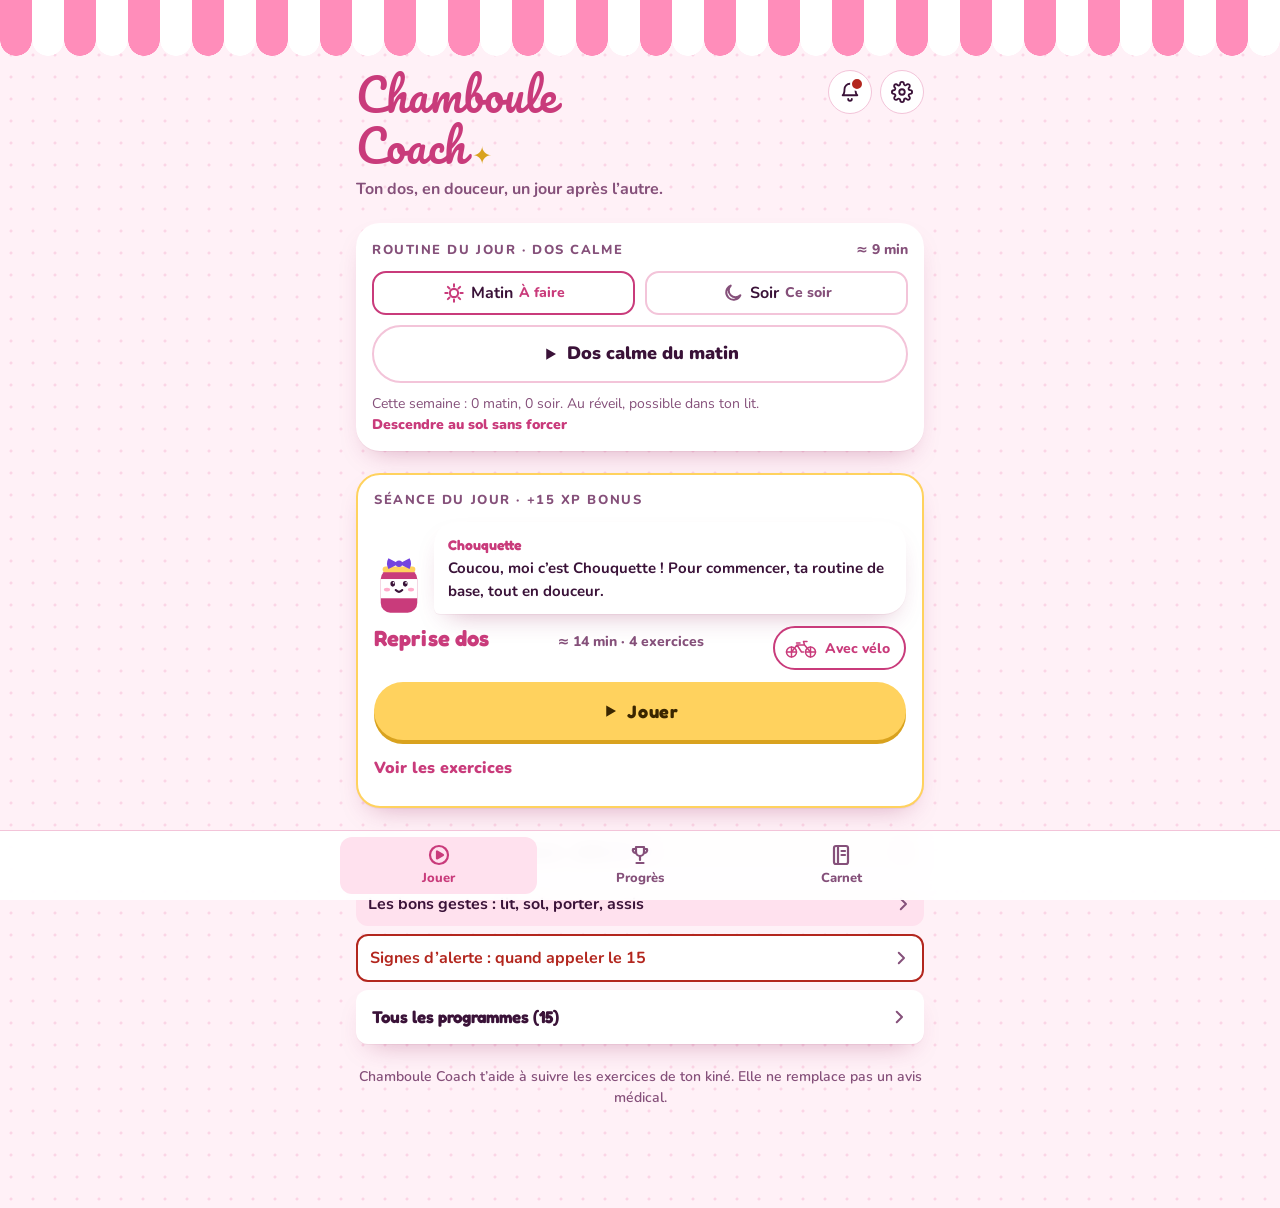
==== commit 4282bb80: "Cloche des rappels : heures du matin et du soir, programmées dans l'agenda du téléphone - Touche clo" ====
--- a/index.html
+++ b/index.html
@@ -635,6 +635,13 @@
 .routine-meta{font-size:14px}
 .link-btn.inline{padding:0;min-height:0;display:inline;font-size:14px;text-align:left}
 .today-links{display:flex;flex-wrap:wrap;justify-content:space-between;gap:0 12px;margin-top:-6px}
+/* Cloche des rappels, à côté des réglages */
+.top-btns{display:flex;gap:8px;flex:none}
+.icon-btn.dot{position:relative}
+.icon-btn.dot::after{content:"";position:absolute;top:6px;right:7px;width:10px;height:10px;border-radius:50%;background:var(--danger);border:2px solid var(--surface)}
+.rem-ctl{display:flex;align-items:center;gap:10px}
+.rem-row.off .time-in{opacity:.45}
+a.btn{text-decoration:none;text-align:center}
 </style>
 </head>
 <body>
@@ -1005,7 +1012,7 @@
 /* ---------- État & sauvegarde ---------- */
 const LS = 'chamboule-coach.v1';
 function defaultState() {
-  return { v: 1, xp: 0, bestCombo: 0, settings: { sets: 1, fessiersSets: 1, veloMin: 10, bike: true, weeklyGoal: 3, reminderDays: [1, 3, 5], reminderTime: '18:00', routineMorning: '08:00', routineEvening: '21:00', sound: true, handsFree: false, lyingHF: true, tutorialDone: false, bouleUnlocked: false, bouleUnlockedAt: null, solideUnlocked: false, solideUnlockedAt: null, calisUnlocked: false, calisUnlockedAt: null, milieuOk: false, milieuOkAt: null, lastExport: null, exportSnooze: null, outfit: 'noeud', rungs: {}, stepReset: {}, painMax: 3, painMaxAt: null, noDoor: false, doorChecked: false, noTable: false, tableChecked: false, kineReview: null, kineSnooze: null }, badges: {}, challenges: {}, history: [], tests: [], maint: {}, weekly: [] };
+  return { v: 1, xp: 0, bestCombo: 0, settings: { sets: 1, fessiersSets: 1, veloMin: 10, bike: true, weeklyGoal: 3, reminderDays: [1, 3, 5], reminderTime: '18:00', routineMorning: '08:00', routineEvening: '21:00', routineMorningOn: true, routineEveningOn: true, remindersSet: null, remindersAt: null, sound: true, handsFree: false, lyingHF: true, tutorialDone: false, bouleUnlocked: false, bouleUnlockedAt: null, solideUnlocked: false, solideUnlockedAt: null, calisUnlocked: false, calisUnlockedAt: null, milieuOk: false, milieuOkAt: null, lastExport: null, exportSnooze: null, outfit: 'noeud', rungs: {}, stepReset: {}, painMax: 3, painMaxAt: null, noDoor: false, doorChecked: false, noTable: false, tableChecked: false, kineReview: null, kineSnooze: null }, badges: {}, challenges: {}, history: [], tests: [], maint: {}, weekly: [] };
 }
 /* Tout ce qui vient d’un fichier importé ou du stockage est revérifié et converti au bon type :
    aucune valeur lue n’arrive telle quelle dans la page. */
@@ -1119,6 +1126,9 @@
     reminderTime: typeof s.reminderTime === 'string' && /^([01]\d|2[0-3]):[0-5]\d$/.test(s.reminderTime) ? s.reminderTime : d.reminderTime,
     routineMorning: typeof s.routineMorning === 'string' && /^([01]\d|2[0-3]):[0-5]\d$/.test(s.routineMorning) ? s.routineMorning : d.routineMorning,
     routineEvening: typeof s.routineEvening === 'string' && /^([01]\d|2[0-3]):[0-5]\d$/.test(s.routineEvening) ? s.routineEvening : d.routineEvening,
+    routineMorningOn: s.routineMorningOn !== false, routineEveningOn: s.routineEveningOn !== false,
+    remindersSet: isoOr(s.remindersSet),
+    remindersAt: typeof s.remindersAt === 'string' && /^(\d\d:\d\d|-)\|(\d\d:\d\d|-)$/.test(s.remindersAt) ? s.remindersAt : null,
     outfit: typeof s.outfit === 'string' && OUTFITS.some(o => o.id === s.outfit) ? s.outfit : 'noeud',
     painMax: numOr(s.painMax, 2, 6, d.painMax, true), painMaxAt: isoOr(s.painMaxAt),
     noDoor: s.noDoor === true, doorChecked: s.doorChecked === true,
@@ -1485,18 +1495,36 @@
 /* Fichier agenda (.ics) : un rappel répété chaque semaine aux jours et à l’heure choisis, à l’heure locale du téléphone.
    Toujours le même identifiant, avec un numéro de version qui monte : l’agenda remplace l’ancien rappel au lieu d’en ajouter un. */
 const DAY_CODES = ['SU', 'MO', 'TU', 'WE', 'TH', 'FR', 'SA'];
-/* Rappels de la routine : Dos calme chaque jour, le matin et le soir, aux heures choisies. */
+/* Rappels de la routine : Dos calme chaque jour, le matin et/ou le soir, aux heures choisies (null : pas de rappel).
+   Le titre reste discret sur l’écran verrouillé : rien sur le dos. */
+const APP_URL = 'https://polynelfe-del.github.io/chamboule/';
+function reminderTitle(slot) { return 'Chamboule : ta routine du ' + slot; }
+/* Ce qui a été programmé dans l’agenda, pour prévenir quand les heures changent ensuite. */
+function remindersKey(st) { return (st.routineMorningOn ? st.routineMorning : '-') + '|' + (st.routineEveningOn ? st.routineEvening : '-'); }
+function nextAt(time, now) {
+  const [hh, mm] = time.split(':').map(Number);
+  const d = new Date(now); d.setHours(hh, mm, 0, 0);
+  if (d <= now) d.setDate(d.getDate() + 1);
+  return d;
+}
+/* Lien Google Agenda : l’événement répété chaque jour s’ouvre prêt à enregistrer (Android). */
+function googleCalURL(slot, time, now = new Date(), tz) {
+  const local = d => '' + d.getFullYear() + pad(d.getMonth() + 1) + pad(d.getDate()) + 'T' + pad(d.getHours()) + pad(d.getMinutes()) + '00';
+  const start = nextAt(time, now), end = new Date(start.getTime() + 10 * 60000);
+  const q = { action: 'TEMPLATE', text: reminderTitle(slot), dates: local(start) + '/' + local(end), recur: 'RRULE:FREQ=DAILY', details: 'Ta routine du ' + slot + ', 9 minutes : ' + APP_URL };
+  if (tz) q.ctz = tz;
+  return 'https://calendar.google.com/calendar/render?' + Object.entries(q).map(([k, v]) => k + '=' + encodeURIComponent(v)).join('&');
+}
 function routineICS(morning, evening, now = new Date()) {
   const local = d => '' + d.getFullYear() + pad(d.getMonth() + 1) + pad(d.getDate()) + 'T' + pad(d.getHours()) + pad(d.getMinutes()) + '00';
   const utc = d => d.toISOString().replace(/[-:]/g, '').replace(/\.\d{3}/, '');
   const ev = (slot, time) => {
-    const [hh, mm] = time.split(':').map(Number);
-    const start = new Date(now); start.setHours(hh, mm, 0, 0);
-    if (start <= now) start.setDate(start.getDate() + 1);
+    if (!time) return [];
+    const start = nextAt(time, now);
     return ['BEGIN:VEVENT', 'UID:chamboule-routine-' + slot + '@polynelfe-del.github.io', 'SEQUENCE:' + Math.floor(now.getTime() / 60000),
       'DTSTAMP:' + utc(now), 'DTSTART:' + local(start), 'DTEND:' + local(new Date(start.getTime() + 10 * 60000)), 'RRULE:FREQ=DAILY',
-      'SUMMARY:Dos calme du ' + slot, 'DESCRIPTION:Ta routine du ' + slot + ', 9 minutes',
-      'BEGIN:VALARM', 'ACTION:DISPLAY', 'DESCRIPTION:Dos calme du ' + slot, 'TRIGGER:PT0S', 'END:VALARM', 'END:VEVENT'];
+      'SUMMARY:' + reminderTitle(slot), 'DESCRIPTION:Ta routine du ' + slot + ', 9 minutes', 'URL:' + APP_URL,
+      'BEGIN:VALARM', 'ACTION:DISPLAY', 'DESCRIPTION:' + reminderTitle(slot), 'TRIGGER:PT0S', 'END:VALARM', 'END:VEVENT'];
   };
   return ['BEGIN:VCALENDAR', 'VERSION:2.0', 'PRODID:-//Chamboule Coach//FR', 'CALSCALE:GREGORIAN', ...ev('matin', morning), ...ev('soir', evening), 'END:VCALENDAR', ''].join('\r\n');
 }
@@ -1980,6 +2008,7 @@
 }
 
 const ICON = {
+  bell: '<svg width="22" height="22" viewBox="0 0 24 24" fill="none" stroke="currentColor" stroke-width="2" stroke-linecap="round" stroke-linejoin="round" aria-hidden="true"><path d="M6 9a6 6 0 0 1 12 0c0 5 2 6.5 2 6.5H4S6 14 6 9Z"/><path d="M10 19.5a2 2 0 0 0 4 0"/></svg>',
   gear: '<svg width="22" height="22" viewBox="0 0 24 24" fill="none" stroke="currentColor" stroke-width="2" stroke-linecap="round" stroke-linejoin="round" aria-hidden="true"><circle cx="12" cy="12" r="3"/><path d="M19.4 15a1.7 1.7 0 0 0 .3 1.8l.1.1a2 2 0 1 1-2.8 2.8l-.1-.1a1.7 1.7 0 0 0-1.8-.3 1.7 1.7 0 0 0-1 1.5V21a2 2 0 1 1-4 0v-.1a1.7 1.7 0 0 0-1.1-1.5 1.7 1.7 0 0 0-1.8.3l-.1.1a2 2 0 1 1-2.8-2.8l.1-.1a1.7 1.7 0 0 0 .3-1.8 1.7 1.7 0 0 0-1.5-1H3a2 2 0 1 1 0-4h.1a1.7 1.7 0 0 0 1.5-1.1 1.7 1.7 0 0 0-.3-1.8l-.1-.1a2 2 0 1 1 2.8-2.8l.1.1a1.7 1.7 0 0 0 1.8.3H9a1.7 1.7 0 0 0 1-1.5V3a2 2 0 1 1 4 0v.1a1.7 1.7 0 0 0 1 1.5 1.7 1.7 0 0 0 1.8-.3l.1-.1a2 2 0 1 1 2.8 2.8l-.1.1a1.7 1.7 0 0 0-.3 1.8V9a1.7 1.7 0 0 0 1.5 1H21a2 2 0 1 1 0 4h-.1a1.7 1.7 0 0 0-1.5 1z"/></svg>',
   close: '<svg width="22" height="22" viewBox="0 0 24 24" fill="none" stroke="currentColor" stroke-width="2.6" stroke-linecap="round" aria-hidden="true"><path d="M6 6l12 12M18 6L6 18"/></svg>',
   back: '<svg width="22" height="22" viewBox="0 0 24 24" fill="none" stroke="currentColor" stroke-width="2.6" stroke-linecap="round" stroke-linejoin="round" aria-hidden="true"><path d="M15 5l-7 7 7 7"/></svg>',
@@ -2240,6 +2269,7 @@
     else if (ui.screen === 'summary') app.innerHTML = summaryHTML();
     else if (ui.screen === 'test') app.innerHTML = testHTML();
     else if (ui.screen === 'weekly') app.innerHTML = weeklyHTML();
+    else if (ui.screen === 'rappels') app.innerHTML = rappelsHTML();
     else if (ui.screen === 'result' && !opts.fromSync) renderResult();
   } finally { memoEnd(); }
   const xpEl = ui.screen === 'home' ? $('#home-xp') : null;
@@ -2288,7 +2318,8 @@
   const shown = ui.todoAll ? todos : todos.slice(0, 2);
   const todoHTML = todos.length ? `<section class="card todo" aria-label="À faire aujourd’hui"><h2 class="section-title">À faire aujourd’hui</h2>${shown.join('')}${todos.length > 2 ? `<button class="link-btn" data-action="todo-all">${ui.todoAll ? 'Voir moins' : todos.length === 3 ? 'Voir la dernière' : `Voir les ${todos.length - 2} autres`}</button>` : ''}</section>` : '';
   const earned = BADGES.filter(b => state.badges[b.id]).length;
-  const gear = `<button class="icon-btn" data-action="settings" aria-label="Réglages">${ICON.gear}</button>`;
+  const remOk = !!state.settings.remindersSet;
+  const gear = `<div class="top-btns"><button class="icon-btn${remOk ? '' : ' dot'}" data-action="reminders-open" aria-label="Rappels du matin et du soir${remOk ? '' : ', pas encore programmés'}">${ICON.bell}</button><button class="icon-btn" data-action="settings" aria-label="Réglages">${ICON.gear}</button></div>`;
   const wkDone = (state.challenges || {})[weekKey(new Date())] || {};
   const chalWon = weekChallenges(new Date(), !state.settings.bike).filter(c => wkDone[c.id]).length;
   const disclaimer = '<p class="foot">Chamboule Coach t’aide à suivre les exercices de ton kiné. Elle ne remplace pas un avis médical.</p>';
@@ -2438,6 +2469,63 @@
     ${due ? '<div class="row-btns"><button class="btn primary" data-action="weekly-open">Faire le bilan de cette semaine</button></div>' : ''}
   </section>`;
 }
+/* ---------- Rappels du matin et du soir ----------
+   Une appli web sans serveur ne peut pas réveiller le téléphone à heure fixe une fois fermée :
+   le rappel est confié à l’agenda du téléphone, qui sonne chaque jour, même appli fermée. */
+function fmtTime(t) { const [h, m] = t.split(':'); return `${Number(h)} h${m === '00' ? '' : ' ' + m}`; }
+function remindersSummary() {
+  const at = state.settings.remindersAt;
+  if (!state.settings.remindersSet || !at) return 'Pas encore programmés.';
+  const parts = at.split('|').map((t, i) => t === '-' ? '' : (i ? 'soir à ' : 'matin à ') + fmtTime(t)).filter(Boolean);
+  return parts.length ? 'Programmés : ' + parts.join(', ') + '.' : 'Aucun rappel programmé.';
+}
+function markReminders() {
+  state.settings.remindersSet = new Date().toISOString();
+  state.settings.remindersAt = remindersKey(state.settings);
+  persist();
+  if (ui.screen === 'rappels') renderScreen();
+}
+function phoneKind() {
+  try {
+    const ua = navigator.userAgent || '';
+    if (/Android/i.test(ua)) return 'android';
+    if (/iPhone|iPad|iPod/.test(ua) || (navigator.platform === 'MacIntel' && navigator.maxTouchPoints > 1)) return 'ios';
+  } catch {}
+  return 'autre';
+}
+function rappelsHTML() {
+  const s = state.settings, kind = phoneKind();
+  const slots = [['matin', 'Matin', 'routineMorning', 'routineMorningOn', 'rt-matin', 'Au réveil, dans ton lit si tu veux.'], ['soir', 'Soir', 'routineEvening', 'routineEveningOn', 'rt-soir', 'Pour détendre le dos avant de dormir.']];
+  const any = s.routineMorningOn || s.routineEveningOn;
+  const changed = s.remindersSet && s.remindersAt !== remindersKey(s);
+  let tz = ''; try { tz = Intl.DateTimeFormat().resolvedOptions().timeZone || ''; } catch {}
+  const gcal = slots.filter(x => s[x[3]]).map(x => `<a class="btn ${kind === 'android' ? 'primary big' : 'ghost'}" href="${esc(googleCalURL(x[0], s[x[2]], new Date(), tz))}" target="_blank" rel="noopener" data-action="gcal">${ICON.bell} Rappel du ${x[0]} dans Google Agenda</a>`).join('');
+  const ics = canSave() ? `<button class="btn ${kind === 'android' ? 'ghost' : 'primary big'}" data-action="routine-reminders" ${any ? '' : 'disabled'}>${ICON.bell} ${kind === 'android' ? 'Autre agenda : fichier .ics' : 'Programmer mes rappels'}</button>` : '';
+  return `<main class="page plain">
+    <header class="sub-top">
+      <button class="icon-btn" data-action="rem-back" aria-label="Retour">${ICON.back}</button>
+      <div><p class="eyebrow">Routine Dos calme</p><h1>Rappels du matin et du soir</h1></div>
+    </header>
+    <section class="card set-card" aria-label="Heures des rappels">
+      <h2 class="section-title">Tes heures</h2>
+      ${slots.map(([slot, label, key, on, id, hint]) => `<div class="set-row rem-row${s[on] ? '' : ' off'}">
+        <div><b>${label}</b><small>${hint}</small></div>
+        <div class="rem-ctl"><input type="time" id="${id}" class="time-in" value="${esc(s[key])}" aria-label="Heure du rappel du ${slot}" ${s[on] ? '' : 'disabled'}><button class="toggle" role="switch" aria-checked="${s[on]}" aria-label="Rappel du ${slot}" data-action="rt-toggle" data-slot="${slot}"></button></div>
+      </div>`).join('')}
+    </section>
+    ${changed ? '<div class="notice warn"><b>Tes heures ont changé.</b><span>Programme de nouveau tes rappels pour que ton téléphone suive.</span></div>'
+      : s.remindersSet ? `<div class="notice good"><b>${esc(remindersSummary())}</b><span>Ton téléphone te prévient chaque jour à ces heures.</span></div>` : ''}
+    <section class="card set-card" aria-label="Programmer les rappels">
+      <h2 class="section-title">Programmer sur ton téléphone</h2>
+      <p class="muted">Ton téléphone te prévient chaque jour à ces heures, même appli fermée : le rappel est confié à son agenda. Le titre reste discret : « Chamboule : ta routine du matin ».</p>
+      ${any ? '' : '<p class="muted">Active au moins un rappel.</p>'}
+      ${kind === 'android' ? gcal + ics : ics + gcal}
+      <p class="muted">${kind === 'android' ? 'Google Agenda s’ouvre avec le rappel prêt : touche Enregistrer, une fois pour le matin, une fois pour le soir. Choisis une notification « au moment de l’événement ».' : kind === 'ios' ? 'Calendrier s’ouvre : touche « Ajouter tout ». Les rappels sonnent à l’heure pile. Si tu utilises Google Agenda, prends plutôt les liens Google.' : 'Ouvre le fichier avec ton agenda, ou utilise les liens Google Agenda.'}</p>
+      <p class="muted">Autre solution, toute simple : deux alarmes dans l’Horloge du téléphone, aux mêmes heures.</p>
+    </section>
+    <p class="muted center-note">Pour changer d’heure plus tard : reviens ici et reprogramme. ${kind === 'android' ? 'Dans Google Agenda, supprime ensuite l’ancien rappel.' : 'Sur iPhone, le nouveau rappel remplace l’ancien ; un rappel coupé ici est à supprimer dans Calendrier.'}</p>
+  </main>`;
+}
 /* Bilan de la semaine : un écran, quatre questions, sans chiffre de douleur. */
 function weeklyHTML() {
   const a = ui.wk || {};
@@ -2840,9 +2928,7 @@
       <div class="set-row"><div><b>Heure</b></div><input type="time" id="rem-time" class="time-in" value="${esc(s.reminderTime)}" aria-label="Heure du rappel"></div>
       ${canSave() ? `<div class="set-row"><div><b>Ajouter à mon agenda</b><small>Un rappel répété chaque semaine dans l’agenda du téléphone. Si tu changes les jours ou l’heure, ajoute-le de nouveau : il remplace l’ancien dans la plupart des agendas (sinon, supprime l’ancien à la main). Sur Android, ouvre ensuite le fichier téléchargé.</small></div><button class="btn ghost" data-action="reminders"${s.reminderDays.length ? '' : ' disabled'}>Ajouter</button></div>` : ''}
       <h3 class="set-sub">Routine Dos calme</h3>
-      <div class="set-row"><div><b>Matin</b></div><input type="time" id="rt-matin" class="time-in" value="${esc(s.routineMorning)}" aria-label="Heure de la routine du matin"></div>
-      <div class="set-row"><div><b>Soir</b></div><input type="time" id="rt-soir" class="time-in" value="${esc(s.routineEvening)}" aria-label="Heure de la routine du soir"></div>
-      ${canSave() ? '<div class="set-row"><div><b>Ajouter matin et soir à mon agenda</b><small>Deux rappels chaque jour pour Dos calme. Ils remplacent les anciens si tu changes les heures.</small></div><button class="btn ghost" data-action="routine-reminders">Ajouter</button></div>' : ''}`;
+      <div class="set-row"><div><b>Rappels du matin et du soir</b><small>${esc(remindersSummary())} Aussi avec la cloche de l’accueil.</small></div><button class="btn ghost" data-action="reminders-open">Régler</button></div>`;
   const jeu = `
       <div class="set-row">
         <div><b>Dos calme guidé à la voix</b><small>Allongé, tu n’as ni à regarder ni à toucher l’écran : l’appli lit chaque étirement, le lance et compte pour toi.</small></div>
@@ -4024,10 +4110,19 @@
   },
   'routine-reminders'() {
     const s = state.settings;
-    saveFile('chamboule-routine.ics', routineICS(s.routineMorning, s.routineEvening), 'text/calendar', true)
-      .then(() => toast('Ajoute les rappels du matin et du soir à ton agenda quand le téléphone te le propose.'))
-      .catch(e => { if (!e || e.code !== 'declined') toast('Impossible de créer les rappels ici.'); });
+    if (!s.routineMorningOn && !s.routineEveningOn) return;
+    saveFile('chamboule-rappels-routine.ics', routineICS(s.routineMorningOn ? s.routineMorning : null, s.routineEveningOn ? s.routineEvening : null), 'text/calendar', true)
+      .then(() => { markReminders(); toast('Ajoute les rappels à ton agenda quand le téléphone te le propose.'); })
+      .catch(e => { if (!e || e.code !== 'declined') toast('Impossible de créer les rappels ici. Utilise les liens Google Agenda ou l’Horloge.'); });
   },
+  'reminders-open'() { ui.remBack = ui.screen === 'settings' ? 'settings' : 'home'; ui.screen = 'rappels'; renderScreen(); window.scrollTo(0, 0); },
+  'rem-back'() { ui.screen = ui.remBack === 'settings' ? 'settings' : 'home'; renderScreen(); window.scrollTo(0, 0); },
+  'rt-toggle'(b) {
+    const k = b.dataset.slot === 'matin' ? 'routineMorningOn' : 'routineEveningOn';
+    state.settings[k] = !state.settings[k]; persist(); renderScreen();
+  },
+  /* Le lien s’ouvre dans Google Agenda ; on note juste que c’est programmé (sans redessiner pendant le clic). */
+  gcal() { setTimeout(() => { markReminders(); if (ui.screen === 'rappels') renderScreen(); }, 400); },
   reminders() {
     const s = state.settings; if (!s.reminderDays.length) return;
     saveFile('chamboule-rappels.ics', reminderICS(s.reminderDays, s.reminderTime), 'text/calendar', true)
@@ -4114,7 +4209,10 @@
 });
 app.addEventListener('change', e => {
   if (e.target.id === 'rt-matin' || e.target.id === 'rt-soir') {
-    if (/^([01]\d|2[0-3]):[0-5]\d$/.test(e.target.value)) { state.settings[e.target.id === 'rt-matin' ? 'routineMorning' : 'routineEvening'] = e.target.value; persist(); }
+    if (/^([01]\d|2[0-3]):[0-5]\d$/.test(e.target.value)) {
+      state.settings[e.target.id === 'rt-matin' ? 'routineMorning' : 'routineEvening'] = e.target.value; persist();
+      if (ui.screen === 'rappels') renderScreen();
+    }
     return;
   }
   if (e.target.id === 'rem-time') {
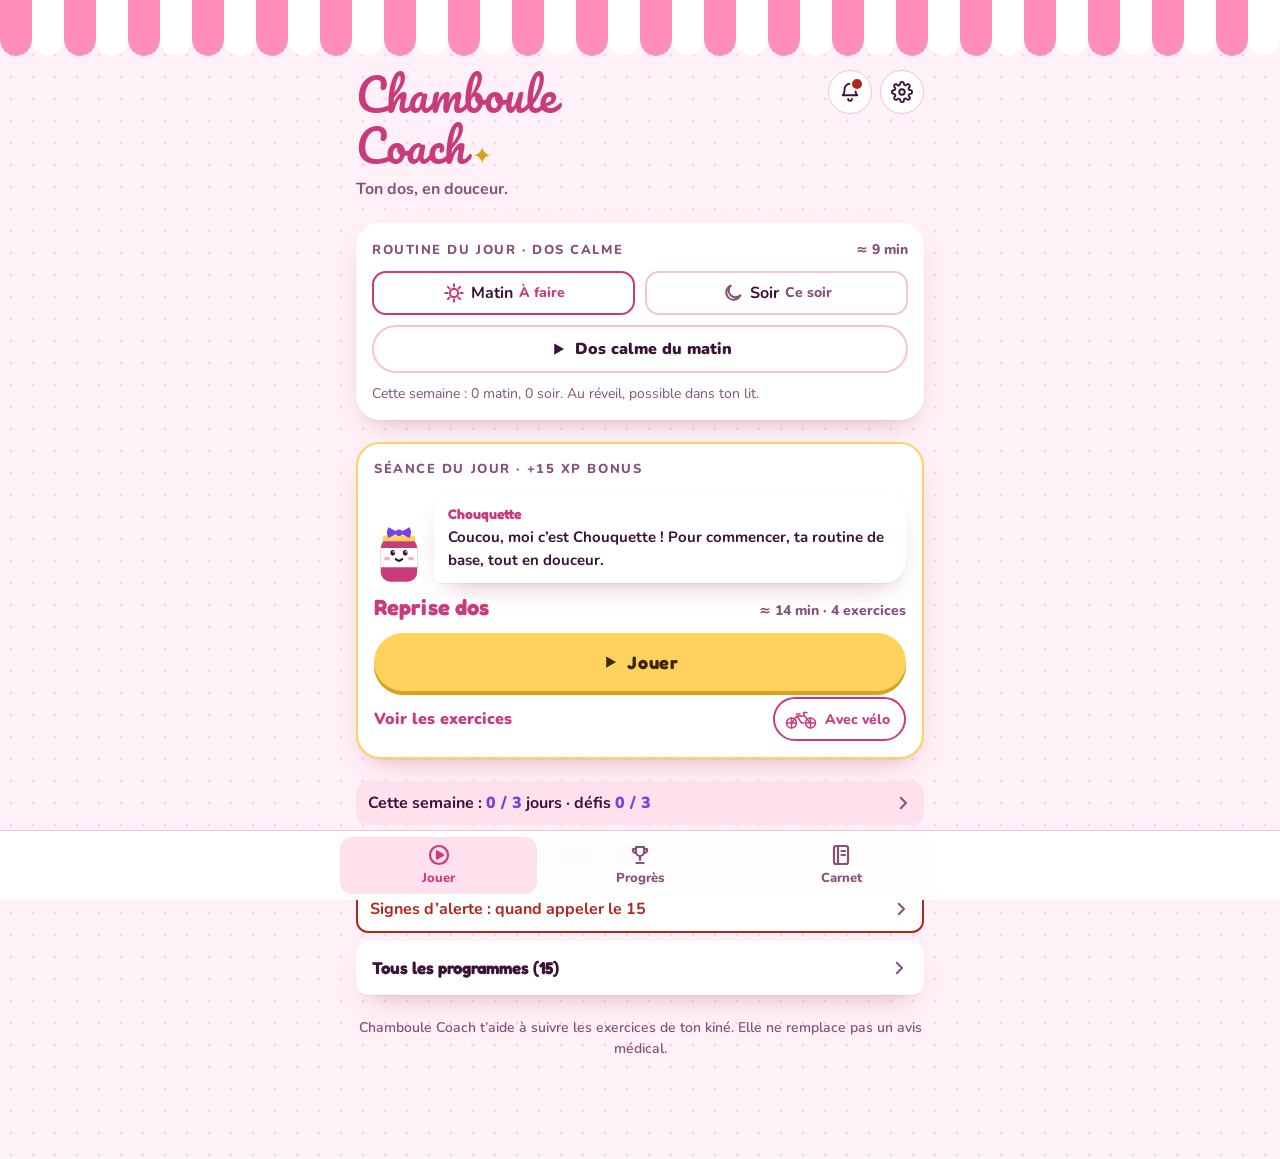
==== commit 34e35ef7: "Accueil : le bouton Jouer reste au-dessus de la barre du bas, quelle que soit l'heure Messages de Ch" ====
--- a/index.html
+++ b/index.html
@@ -634,7 +634,7 @@
 .known .row-btns{margin-top:-4px}
 .routine-meta{font-size:14px}
 .link-btn.inline{padding:0;min-height:0;display:inline;font-size:14px;text-align:left}
-.today-links{display:flex;flex-wrap:wrap;justify-content:space-between;gap:0 12px;margin-top:-6px}
+.today-links{display:flex;flex-wrap:wrap;justify-content:space-between;align-items:center;gap:4px 12px;margin-top:-6px}
 /* Cloche des rappels, à côté des réglages */
 .top-btns{display:flex;gap:8px;flex:none}
 .icon-btn.dot{position:relative}
@@ -1240,7 +1240,7 @@
   if (recent && cat === 'sensible') return { prog: 'calme', why: 'Ton dos était un peu sensible la dernière fois : place aux mouvements doux.' };
   const dayBefore = n => { const d = new Date(now); d.setDate(d.getDate() - n); return dayKey(d); };
   if ([1, 2, 3].every(n => done.some(h => h.prog !== ROUTINE_PROG && dayKey(h.d) === dayBefore(n)))) {
-    return { prog: 'calme', rest: true, why: 'Trois jours d’affilée : aujourd’hui, je te conseille le repos. La balade du chien suffit ; si tu as envie de bouger, un peu de Vélo seul, et si le dos est raide, quelques minutes de Dos calme.' };
+    return { prog: 'calme', rest: true, why: 'Trois jours d’affilée : repos aujourd’hui. La balade du chien suffit, et Dos calme si le dos est raide.' };
   }
   /* Cardio : si tu as un vélo et que tu n’as pas pédalé depuis 4 jours, Chouquette propose le Vélo seul. */
   const rode = h => (h.veloMin || 0) > 0;
@@ -1250,14 +1250,14 @@
   /* Reprise dos, la routine du kiné, revient au moins tous les 3 jours. */
   const lastDos = done.find(h => h.prog === 'dos');
   if (!lastDos || now.getTime() - Date.parse(lastDos.d) >= 3 * 86400000) {
-    return { prog: 'dos', why: (s.settings.bike ? 'Ta routine de base : respiration, bras-jambe opposés, pont et vélo.' : 'Ta routine de base : respiration, bras-jambe opposés et pont, sans le vélo.') + ' Elle revient au moins tous les 3 jours.' };
+    return { prog: 'dos', why: 'Ta routine du kiné : elle revient au moins tous les 3 jours.' };
   }
   /* Dos du milieu n’est proposé qu’une fois l’avis médical déclaré. */
   const pool = SUGGEST_ROTATION.filter(id => id !== 'milieu' || s.settings.milieuOk).concat(s.settings.solideUnlocked ? ['solide'] : [], s.settings.calisUnlocked ? ['calis'] : []);
   const lastDone = id => { const h = done.find(x => x.prog === id); return h ? new Date(h.d).getTime() : 0; };
   const prog = pool.slice().sort((a, b) => lastDone(a) - lastDone(b))[0];
   const why = {
-    dos: s.settings.bike ? 'Ta routine de base : respiration, bras-jambe opposés, pont et vélo.' : 'Ta routine de base : respiration, bras-jambe opposés et pont, sans le vélo.',
+    dos: 'Ta routine du kiné, tout en douceur.',
     fessiers: 'Au tour des fessiers, sans charger le dos.',
     milieu: 'Un peu de mobilité et de gainage pour le dos du milieu.',
     haut: 'Au tour du haut du corps : bras, épaules et haut du dos, debout.',
@@ -2402,7 +2402,7 @@
     <header class="top">
       <div class="brand">
         <h1>Chamboule<br>Coach<span class="spark-txt" aria-hidden="true">✦</span></h1>
-        <p>Ton dos, en douceur, un jour après l’autre.</p>
+        <p>Ton dos, en douceur.</p>
       </div>
       ${gear}
     </header>
@@ -2448,8 +2448,8 @@
   return `<section class="card routine" aria-label="Routine du jour : Dos calme matin et soir">
     <div class="routine-head"><p class="eyebrow">Routine du jour · Dos calme</p><span class="est">≈ ${estMin(state, PROGRAMS.calme)} min</span></div>
     <div class="slots">${slot('matin', 'Matin', ICON.sun)}${slot('soir', 'Soir', ICON.moon)}</div>
-    ${r[r.now] ? '' : `<button class="btn ghost big" data-action="play" data-prog="calme">${ICON.play} Dos calme du ${r.now}</button>`}
-    <p class="muted routine-meta">Cette semaine : ${w.matins} matin${w.matins > 1 ? 's' : ''}, ${w.soirs} soir${w.soirs > 1 ? 's' : ''}.${r.now === 'matin' && !r.matin ? ' Au réveil, possible dans ton lit.' : ''} <button class="link-btn inline" data-action="info" data-info="gestes">Descendre au sol sans forcer</button></p>
+    ${r[r.now] ? '' : `<button class="btn ghost" data-action="play" data-prog="calme">${ICON.play} Dos calme du ${r.now}</button>`}
+    <p class="muted routine-meta">Cette semaine : ${w.matins} matin${w.matins > 1 ? 's' : ''}, ${w.soirs} soir${w.soirs > 1 ? 's' : ''}.${r.now === 'matin' && !r.matin ? ' Au réveil, possible dans ton lit.' : ''}</p>
   </section>`;
 }
 /* Progrès : ce que ton dos t’a laissé faire, d’après le bilan de la semaine. */
@@ -2556,10 +2556,10 @@
   return `<section class="card today" aria-label="Séance du jour">
     <p class="eyebrow">${sug.rest ? 'Si tu en as envie' : `Séance du jour · +${SUGGEST_BONUS} XP bonus`}</p>
     ${buddyHTML(sug.why, sug.prog === 'difficile' || sug.rest ? 'calm' : 'happy', 'sm')}
-    <div class="today-prog"><h2 class="section-title">${esc(p.name)}</h2><span class="est">≈ ${estMin(state, p)} min · ${p.exercises.length} exercice${p.exercises.length > 1 ? 's' : ''}${p.level ? ` · palier ${p.level}/${STEP_MAX}` : ''}</span>${bikeChipHTML(p.id)}</div>
+    <div class="today-prog"><h2 class="section-title">${esc(p.name)}</h2><span class="est">≈ ${estMin(state, p)} min · ${p.exercises.length} exercice${p.exercises.length > 1 ? 's' : ''}${p.level ? ` · palier ${p.level}/${STEP_MAX}` : ''}</span></div>
     ${ui.stripOpen ? `<div class="ex-strip">${strip}</div>` : ''}
     <button class="btn play big" data-action="play" data-prog="${p.id}">${ICON.play} Jouer</button>
-    <div class="today-links"><button class="link-btn" data-action="strip-toggle" aria-expanded="${!!ui.stripOpen}">${ui.stripOpen ? 'Masquer les exercices' : 'Voir les exercices'}</button>${['calme', 'difficile', 'relax'].includes(p.id) || !routineToday(state)[routineToday(state).now] ? '' : '<button class="link-btn" data-action="play" data-prog="calme">Dos qui fait mal : Dos calme</button>'}</div>
+    <div class="today-links"><button class="link-btn" data-action="strip-toggle" aria-expanded="${!!ui.stripOpen}">${ui.stripOpen ? 'Masquer les exercices' : 'Voir les exercices'}</button>${bikeChipHTML(p.id)}${['calme', 'difficile', 'relax'].includes(p.id) || !routineToday(state)[routineToday(state).now] ? '' : '<button class="link-btn" data-action="play" data-prog="calme">Dos qui fait mal : Dos calme</button>'}</div>
   </section>`;
 }
 function ticketHTML(id) {
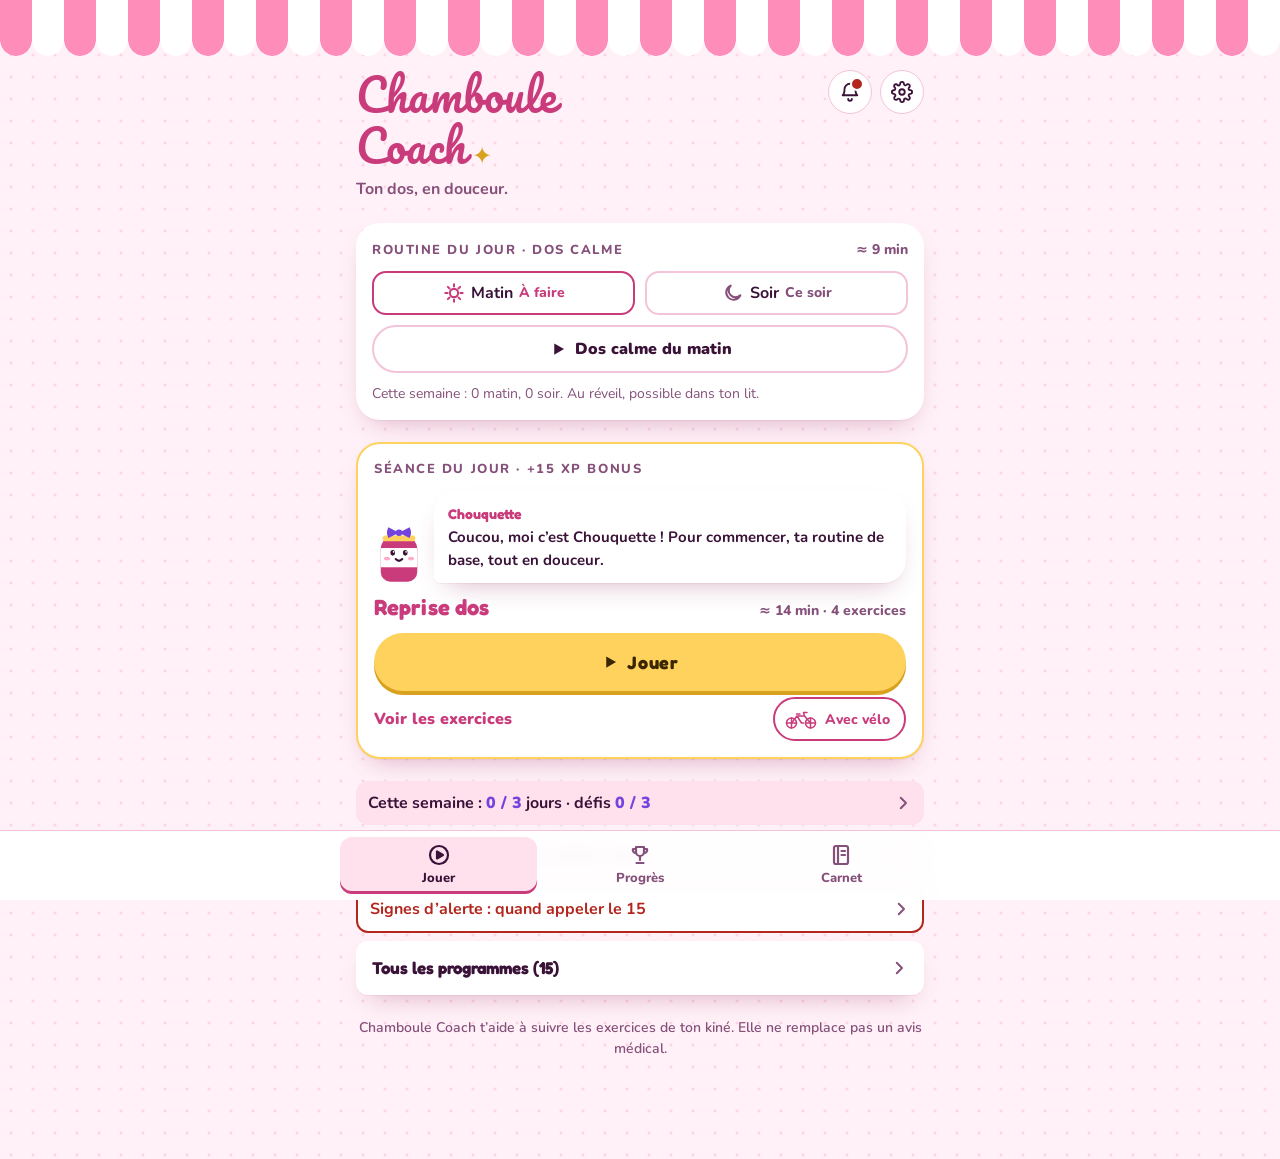
==== commit b0a1b87d: "Corriger le suivi de la douleur et simplifier les notifications" ====
--- a/index.html
+++ b/index.html
@@ -85,6 +85,8 @@
 .eyebrow{font-size:13px;font-weight:800;letter-spacing:.12em;text-transform:uppercase;color:var(--ink-2)}
 .section-title{font-size:18px;color:var(--ink)}
 .muted{color:var(--ink-2)}
+.storage-warning{position:sticky;top:env(safe-area-inset-top,0px);z-index:4;width:min(568px,calc(100% - 32px));margin:12px auto;padding:10px 14px;border:2px solid var(--warn);border-radius:12px;background:var(--surface);color:var(--ink);font-weight:800}
+.game-storage-warning{padding:6px 10px;border:1px solid var(--warn);border-radius:10px;background:var(--surface);color:var(--ink);font-size:14px;font-weight:800;line-height:1.3}
 
 /* Awning */
 .awning{height:40px;background:repeating-linear-gradient(90deg,var(--awning-a) 0 32px,var(--awning-b) 32px 64px);position:relative}
@@ -435,7 +437,7 @@
 .g-actions{display:flex;flex-direction:column;gap:8px;margin-top:auto}
 .row3{display:grid;grid-template-columns:repeat(3,minmax(0,1fr));gap:8px}
 
-.zone{flex:1;min-height:240px;display:flex;flex-direction:column;align-items:center;justify-content:center;gap:10px;cursor:pointer;user-select:none;-webkit-user-select:none;touch-action:manipulation;border-radius:24px;position:relative}
+.zone{flex:1;min-height:240px;display:flex;flex-direction:column;align-items:center;justify-content:center;gap:10px;border:0;padding:0;background:transparent;cursor:pointer;user-select:none;-webkit-user-select:none;touch-action:manipulation;border-radius:24px;position:relative}
 .zone:focus-visible{outline-offset:-3px}
 .target{position:relative;width:min(64vw,32vh,300px);max-width:100%;aspect-ratio:1;display:grid;place-items:center}
 .disc{position:absolute;inset:13%;border-radius:50%;background:var(--surface);box-shadow:var(--shadow);transition:background .25s ease}
@@ -520,7 +522,7 @@
 .tabbar-in{max-width:600px;margin:0 auto;display:grid;grid-template-columns:repeat(3,minmax(0,1fr));gap:4px}
 .tab{display:flex;flex-direction:column;align-items:center;gap:2px;border:0;background:none;padding:6px 4px;border-radius:12px;font-weight:800;font-size:13px;color:var(--ink-2);cursor:pointer;min-height:54px}
 .tab svg{width:24px;height:24px}
-.tab[aria-current="page"]{color:var(--accent);background:var(--surface-2)}
+.tab[aria-current="page"]{color:var(--ink);background:var(--surface-2);box-shadow:inset 0 -3px var(--accent)}
 .link-row{display:flex;justify-content:space-between;align-items:center;gap:10px;width:100%;background:var(--surface-2);border:0;border-radius:12px;padding:10px 12px;font-weight:700;color:var(--ink);cursor:pointer;min-height:44px;text-align:left}
 .link-row b{font-weight:900;color:var(--prize)}
 .notice .row-btns{margin-top:6px}
@@ -929,7 +931,7 @@
   { id: 'velo60', name: 'Roue libre', desc: '60 min de vélo au total', glyph: "60'", test: s => s.history.reduce((a, h) => a + (h.veloMin || 0), 0) >= 60 },
   { id: 's10', name: 'Habitué de la foire', desc: '10 séances terminées', glyph: '10', test: s => doneCount(s) >= 10 },
   { id: 's30', name: 'Pilier de la fête', desc: '30 séances terminées', glyph: '30', test: s => doneCount(s) >= 30 },
-  { id: 'chamboule', name: 'Boule qui chamboule', desc: 'Première séance du programme fessiers', glyph: 'BQC', test: s => s.history.some(h => h.prog === 'boule') },
+  { id: 'chamboule', name: 'Boule qui chamboule', desc: 'Première séance du programme fessiers', glyph: 'BQC', test: s => s.history.some(h => h.prog === 'boule' && isDone(h)) },
   { id: 'forme', name: 'En forme', desc: 'Faire un test de forme', glyph: 'T', test: s => (s.tests || []).length >= 1 }
 ];
 
@@ -992,16 +994,19 @@
   hist.forEach(h => { if (!isDone(h)) return; const k = weekKey(new Date(h.d)); if (!m.has(k)) m.set(k, new Set()); m.get(k).add(dayKey(h.d)); });
   return m;
 }
-/* Une séance compte (cœurs, routine, défis, badges, déblocages) quand au moins les deux tiers de ses exercices
-   ont été faits. Un exercice passé parce qu’il augmentait la douleur ne compte ni pour ni contre.
-   Une séance écourtée reste dans le carnet et dans le résumé pour le kiné. */
+/* Une séance compte (cœurs, routine, défis, badges, déblocages) si elle n’a pas été arrêtée pour douleur et
+   si au moins les deux tiers de ses exercices ont été faits. Un exercice passé pour douleur ne compte ni pour ni contre. */
 const DONE_SHARE = 2 / 3;
+function stoppedForPain(h) { return h.stop === true || h.back === 'stop'; }
+function hasLegSymptoms(h) { return stoppedForPain(h) || h.legBefore === true || h.leg === true; }
 function doneShare(h) {
   const n = h.nEx || ((PROGRAMS[h.prog] || {}).exercises || []).length || 1;
-  const considered = n - (h.painEx || []).length;
-  return considered > 0 ? Math.max(0, n - (h.skipped || []).length) / considered : 0;
-}
-function isDone(h) { return doneShare(h) >= DONE_SHARE - 1e-9; }
+  const skipped = new Set(h.skipped || []);
+  const excluded = new Set((h.painEx || []).filter(id => skipped.has(id)));
+  const considered = n - excluded.size;
+  return considered > 0 ? Math.max(0, n - skipped.size) / considered : 0;
+}
+function isDone(h) { return !stoppedForPain(h) && doneShare(h) >= DONE_SHARE - 1e-9; }
 function doneCount(s) { return s.history.filter(isDone).length; }
 function fmtDate(iso) { try { return new Date(iso).toLocaleDateString('fr-FR', { weekday: 'short', day: 'numeric', month: 'short' }); } catch { return ''; } }
 function fmtDateLong(iso) { try { return new Date(iso).toLocaleDateString('fr-FR', { weekday: 'long', day: 'numeric', month: 'long' }); } catch { return ''; } }
@@ -1182,12 +1187,15 @@
 /* Catégorie du dos après la séance, à partir de la douleur notée de 0 à 10 (après et le lendemain). */
 /* Après Dos calme, on ne redemande pas un chiffre : « plus détendu, pareil ou plus douloureux » (relief 1, 0, -1). */
 function backCat(h) {
-  if (h.stop || h.back === 'stop') return 'stop';
-  if (h.pain == null && h.relief == null) return h.back || null;
-  if (h.leg) return 'douleur';
+  if (stoppedForPain(h)) return 'stop';
+  if (hasLegSymptoms(h)) return 'douleur';
+  if (h.pain == null && h.relief == null && h.next == null) return h.back || null;
   const before = h.painBefore ?? h.pain;
   const rank = v => (v >= 7 || (before != null && v - before >= 3)) ? 2 : (before != null && v - before >= 1 && v > 2) ? 1 : 0;
-  const now = h.pain != null ? rank(h.pain) : h.relief === -1 ? 1 : 0;
+  let now = 0;
+  if (h.pain != null) now = rank(h.pain);
+  else if (h.relief != null) now = h.relief === -1 ? 1 : 0;
+  else now = BACKS.indexOf(h.back);
   const worst = Math.max(now, h.next != null ? rank(h.next) : 0);
   return ['ok', 'sensible', 'douleur'][worst];
 }
@@ -1199,13 +1207,15 @@
    et null quand aucun ressenti n’a été noté. */
 const QUIET_MAX = 3;
 function quietState(h, max = QUIET_MAX) {
-  if (h.pain == null && h.relief == null && !h.stop) return null;
-  if (backCat(h) !== 'ok' || (h.painEx && h.painEx.length)) return 'break';
+  if (hasLegSymptoms(h) || h.painEx?.length) return 'break';
+  if (h.pain == null && h.relief == null && h.next == null) return null;
+  if (backCat(h) !== 'ok') return 'break';
   if (Math.max(h.painBefore ?? 0, h.pain ?? 0, h.next ?? 0) > max) return 'break';
-  return h.next == null ? 'wait' : 'count';
+  if (h.painBefore != null && (h.pain > h.painBefore || h.next > h.painBefore)) return 'break';
+  return h.painBefore == null || (h.pain == null && h.relief == null) || h.next == null ? 'wait' : 'count';
 }
 /* Alerte sérieuse : symptômes dans la jambe, arrêt pour douleur, ou douleur qui a beaucoup monté. */
-function seriousAlert(h) { return h.legBefore === true || ['douleur', 'stop'].includes(backCat(h)); }
+function seriousAlert(h) { return ['douleur', 'stop'].includes(backCat(h)); }
 /* Dos solide : séances de renforcement calmes parmi les 10 dernières séances jugées (renforcement suivi le lendemain,
    ou n’importe quelle séance au-dessus du seuil). Une alerte sérieuse remet tout à zéro ; une séance faite à moitié
    ne compte pas. Tant que la plus récente n’est pas calme, on reste juste en dessous du nombre demandé. */
@@ -1227,17 +1237,19 @@
   const last = s.history[0];
   if (!last) return { prog: 'dos', why: 'Coucou, moi c’est Chouquette ! Pour commencer, ta routine de base, tout en douceur.' };
   /* Ce qui a été vraiment fait décide du programme ; la douleur, elle, compte même pour une séance écourtée. */
+  const recent = h => {
+    const elapsed = now.getTime() - Date.parse(h.d);
+    return elapsed >= 0 && elapsed < 3 * 86400000;
+  };
+  if (s.history.some(h => recent(h) && seriousAlert(h))) {
+    return { prog: 'difficile', why: 'Ton dos a été douloureux récemment. Aujourd’hui, juste la respiration, et on voit demain.' };
+  }
+  if (recent(last) && backCat(last) === 'sensible') return { prog: 'calme', why: 'Ton dos était un peu sensible la dernière fois : place aux mouvements doux.' };
   const done = s.history.filter(isDone);
   /* La routine Dos calme du matin ou du soir ne compte pas comme la séance du jour. */
   if (done.some(h => dayKey(h.d) === dayKey(now) && h.prog !== ROUTINE_PROG)) {
     return { prog: 'calme', rest: true, why: 'Ton cœur du jour est déjà rempli. Repos, ou quelques minutes de Dos calme si le dos est raide.' };
   }
-  const recent = now.getTime() - new Date(last.d).getTime() < 3 * 86400000;
-  const cat = backCat(last);
-  if (recent && (cat === 'douleur' || cat === 'stop')) {
-    return { prog: 'difficile', why: 'Ton dos a été douloureux à la dernière séance. Aujourd’hui, juste la respiration, et on voit demain.' };
-  }
-  if (recent && cat === 'sensible') return { prog: 'calme', why: 'Ton dos était un peu sensible la dernière fois : place aux mouvements doux.' };
   const dayBefore = n => { const d = new Date(now); d.setDate(d.getDate() - n); return dayKey(d); };
   if ([1, 2, 3].every(n => done.some(h => h.prog !== ROUTINE_PROG && dayKey(h.d) === dayBefore(n)))) {
     return { prog: 'calme', rest: true, why: 'Trois jours d’affilée : repos aujourd’hui. La balade du chien suffit, et Dos calme si le dos est raide.' };
@@ -1274,6 +1286,7 @@
 function painFreeRun(s) {
   let n = 0;
   for (const h of s.history) {
+    if (seriousAlert(h)) break;
     if (h.prog !== 'dos' || !isDone(h)) continue;
     const q = quietState(h, s.settings.painMax);
     if (q === 'break' || q === null) break;
@@ -1584,16 +1597,21 @@
   Object.keys(s.maint).forEach(k => { if (!keep.has(k.split(':')[0])) delete s.maint[k]; });
   return won;
 }
-/* Alertes selon la zone : le milieu du dos à 5/10 ou plus sur n’importe quelle séance des 3 derniers jours
-   (rappel des signes à surveiller au ventre), ou la fesse deux séances de suite dans les 7 derniers jours
-   (comme une douleur qui commence à descendre). */
+const PAIN_PHASES = [['zoneBefore', 'painBefore'], ['zone', 'pain'], ['zoneNext', 'next']];
+function painInZone(h, zone) {
+  return Math.max(0, ...PAIN_PHASES.map(([zones, pain]) => (h[zones] || []).includes(zone) ? h[pain] ?? 0 : 0));
+}
+/* Alertes selon la zone : le milieu du dos à 5/10 ou plus sur une séance des 3 derniers jours,
+   ou la fesse deux séances de suite dans les 7 derniers jours. */
 function zoneAlert(s, now = new Date()) {
-  const recent = s.history.filter(h => now.getTime() - Date.parse(h.d) < 7 * 86400000);
-  const has = (h, z) => (h.zone || []).includes(z) || (h.zoneNext || []).includes(z);
-  const top = h => Math.max(h.pain ?? 0, h.next ?? 0);
-  const mid = recent.find(h => now.getTime() - Date.parse(h.d) < 3 * 86400000 && has(h, 'milieu') && top(h) >= 5);
-  if (mid) return { zone: 'milieu', pain: top(mid) };
-  if (recent.length >= 2 && has(recent[0], 'fesse') && has(recent[1], 'fesse')) return { zone: 'fesse' };
+  const age = h => now.getTime() - Date.parse(h.d);
+  const recent = s.history.filter(h => age(h) >= 0 && age(h) < 7 * 86400000);
+  for (const h of recent) {
+    if (age(h) >= 3 * 86400000) continue;
+    const pain = painInZone(h, 'milieu');
+    if (pain >= 5) return { zone: 'milieu', pain };
+  }
+  if (recent.length >= 2 && recent.slice(0, 2).every(h => painInZone(h, 'fesse') > 0)) return { zone: 'fesse' };
   return null;
 }
 /* Repère cardio : minutes de vélo de la semaine en cours. */
@@ -1625,8 +1643,8 @@
   }
   let peak = null;
   list.forEach(h => [h.painBefore, h.pain, h.next].forEach(v => { if (v != null && (!peak || v > peak.v)) peak = { v, d: h.d }; }));
-  const legs = list.filter(h => h.legBefore || h.leg);
-  const stops = list.filter(h => backCat(h) === 'stop');
+  const legs = list.filter(hasLegSymptoms);
+  const stops = list.filter(stoppedForPain);
   const zoneCount = {}, painCount = {}, eff = {};
   list.forEach(h => {
     [h.zoneBefore, h.zone, h.zoneNext].forEach(z => (z || []).forEach(id => { zoneCount[id] = (zoneCount[id] || 0) + 1; }));
@@ -1652,11 +1670,11 @@
   if (lastBil && lastBil.stiff >= 2) flags.push(`Raideur du matin : ${low('stiff', lastBil.stiff)}`);
   if (lastBil && lastBil.night >= 1) flags.push(`Réveillé la nuit par le dos : ${low('night', lastBil.night)} dans la semaine`);
   if (lastBil && lastBil.meds >= 2) flags.push('Antidouleurs tous les jours');
-  const mid = list.filter(h => [['zoneBefore', 'painBefore'], ['zone', 'pain'], ['zoneNext', 'next']].some(([z, p]) => (h[z] || []).includes('milieu') && (h[p] ?? 0) >= 5));
+  const mid = list.filter(h => painInZone(h, 'milieu') >= 5);
   if (mid.length) flags.push(`Milieu du dos à 5/10 ou plus : ${mid.length} fois`);
   if (now.getTime() - Date.parse(st.kineReview || ROUTINE_DATE) >= KINE_EVERY_DAYS * 86400000) flags.push(`Routine du kiné à revoir (${st.kineReview ? 'revue le ' + D(st.kineReview) : 'prescrite le ' + D(ROUTINE_DATE)})`);
 
-  const done = list.filter(isDone), cut = list.length - done.length;
+  const done = list.filter(isDone), cut = list.length - done.length - stops.length;
   const days = new Set(done.map(h => dayKey(h.d))).size;
   const rt = routineDays(list);
   const bike = list.reduce((a, h) => a + (h.veloMin || 0), 0);
@@ -1674,7 +1692,7 @@
   if (peak) L.push(`Plus forte douleur notée : ${peak.v}/10 (séance du ${short(peak.d)})`);
   const zc = ZONE_IDS.filter(id => zoneCount[id]);
   L.push('Zones signalées : ' + (zc.length ? zc.map(id => `${zoneName(id)} (${zoneCount[id]})`).join(', ') : 'aucune précisée'));
-  L.push('Symptômes dans la jambe : ' + (legs.length ? legs.length + ' fois' : 'aucun'));
+  L.push('Symptômes dans la jambe : ' + (legs.length ? legs.length + ' fois' : 'aucun signalé'));
   L.push('');
   L.push('CE QUI SOULAGE, CE QUI GÊNE (juste après la séance, comparé à avant)');
   const effRows = Object.entries(eff);
@@ -1690,7 +1708,7 @@
   });
   L.push('');
   L.push('RÉGULARITÉ');
-  L.push(`Séances faites : ${done.length}, sur ${plural(days, 'jour')}${cut ? ` ; ${plural(cut, 'séance')} écourtée${cut > 1 ? 's' : ''} (moins des deux tiers des exercices)` : ''}`);
+  L.push(`Séances faites : ${done.length}, sur ${plural(days, 'jour')}${cut ? ` ; ${plural(cut, 'séance')} écourtée${cut > 1 ? 's' : ''} (moins des deux tiers des exercices)` : ''}${stops.length ? ` ; ${plural(stops.length, 'séance')} arrêtée${stops.length > 1 ? 's' : ''} pour douleur` : ''}`);
   L.push(`Routine Dos calme : ${plural(rt.matins, 'matin')}, ${plural(rt.soirs, 'soir')} (${plural(rt.complets, 'jour')} matin et soir)`);
   L.push(st.bike ? `Vélo d’appartement : ${fmtMin(bike)} min sur la période` : 'Vélo d’appartement : mis de côté pour le moment');
   const tl = (s.tests || []).slice(0, 4).reverse();
@@ -2059,6 +2077,283 @@
 /* Chamboule-tout : une pyramide de boîtes par série, une boîte par répétition parfaite. */
 const CAN_SVG = '<svg viewBox="0 0 20 26" preserveAspectRatio="none"><rect class="can-body" x="1" y="1.5" width="18" height="23" rx="3"/><rect class="can-band" x="1" y="9" width="18" height="8"/><path class="can-heart" d="M10 15.6 7.5 13.2a1.55 1.55 0 0 1 2.5-1.8 1.55 1.55 0 0 1 2.5 1.8z"/><rect class="can-rim" x="2" y="1" width="16" height="2.5" rx="1.2"/></svg>';
 
+const CHAMBOULE_PUSH = (() => {
+  const URL_PUSH = 'https://ivkbevrfmzdbvrsuwmtx.supabase.co/functions/v1/chamboule-push';
+  const TOKEN_KEY = 'chamboule-push-token-v1';
+  const LINK_KEY = 'chamboule-push-link-v1';
+  const TIMEOUT = 10000;
+  const EMPTY = { active: false, paired: false, receivable: false, morning: null, evening: null, zone: null };
+  const OFFLINE = 'Le service de notifications est injoignable. Vérifie ta connexion, puis réessaie.';
+  const NOT_READY = 'La mise à jour des notifications se termine. Recharge Chamboule, puis réessaie.';
+
+  let linkCode = '';
+  let openedWithLink = false;
+  if (!window.claude) {
+    const code = /^#activer=([0-9a-f]{32})$/.exec(window.location.hash)?.[1];
+    if (code) {
+      linkCode = code;
+      openedWithLink = true;
+      const url = new URL(window.location.href);
+      url.hash = '';
+      window.history.replaceState(window.history.state, '', url.href);
+      try { sessionStorage.setItem(LINK_KEY, code); } catch {}
+    } else {
+      try { linkCode = sessionStorage.getItem(LINK_KEY) || ''; } catch {}
+    }
+  }
+  function clearLink() {
+    linkCode = '';
+    try { sessionStorage.removeItem(LINK_KEY); } catch {}
+  }
+
+  function failure(message, code) {
+    return Object.assign(new Error(message), { code });
+  }
+
+  function supported() {
+    try {
+      return !window.claude && window.isSecureContext === true && !!navigator.serviceWorker
+        && typeof window.PushManager === 'function'
+        && typeof window.Notification?.requestPermission === 'function';
+    } catch {
+      return false;
+    }
+  }
+
+  function permission() {
+    return supported() ? window.Notification.permission : 'unsupported';
+  }
+
+  function requirePermission() {
+    const value = permission();
+    if (value === 'unsupported') {
+      throw failure('Ouvre Chamboule dans Chrome sur ton téléphone pour activer les notifications.', 'unsupported');
+    }
+    if (value === 'denied') {
+      throw failure('Les notifications sont bloquées. Autorise-les pour Chamboule dans les paramètres de Chrome et du téléphone.', 'permission_denied');
+    }
+    return value;
+  }
+
+  function readToken() {
+    try {
+      const token = localStorage.getItem(TOKEN_KEY);
+      return typeof token === 'string' && /^[\w-]{43}$/.test(token) ? token : null;
+    } catch {
+      return null;
+    }
+  }
+
+  function requireToken() {
+    const token = readToken();
+    if (!token) throw failure('Active d’abord les notifications sur ce téléphone.', 'not_paired');
+    return token;
+  }
+
+  function createToken() {
+    const bytes = window.crypto.getRandomValues(new Uint8Array(32));
+    const token = btoa(String.fromCharCode(...bytes)).replace(/\+/g, '-').replace(/\//g, '_').replace(/=+$/, '');
+    try {
+      localStorage.setItem(TOKEN_KEY, token);
+      if (readToken() === token) return token;
+    } catch {
+      // Keep the server untouched if the browser cannot remember this device.
+    }
+    throw failure('Chrome ne peut pas mémoriser ce téléphone. Rouvre Chamboule hors navigation privée.', 'storage_unavailable');
+  }
+
+  async function request(body) {
+    const controller = new AbortController();
+    const timer = setTimeout(() => controller.abort(), TIMEOUT);
+    let response;
+    let result;
+    try {
+      response = await fetch(URL_PUSH, {
+        ...(body && { method: 'POST', headers: { 'Content-Type': 'application/json' }, body: JSON.stringify(body) }),
+        cache: 'no-store', credentials: 'omit', referrerPolicy: 'no-referrer', redirect: 'error', signal: controller.signal
+      });
+      try { result = await response.json(); } catch (error) { if (controller.signal.aborted) throw error; }
+    } catch {
+      throw failure(OFFLINE, 'network');
+    } finally {
+      clearTimeout(timer);
+    }
+    if (!response.ok) {
+      const code = typeof result?.code === 'string' ? result.code : 'service_unavailable';
+      const message = response.status < 500 && typeof result?.error === 'string' && result.error.length <= 240
+        ? result.error : 'Le service de notifications est momentanément indisponible. Réessaie dans un instant.';
+      throw failure(message, code);
+    }
+    if (!result || typeof result !== 'object') {
+      throw failure('Chamboule n’a pas reçu de confirmation du service de notifications. Réessaie.', 'invalid_response');
+    }
+    return result;
+  }
+
+  function withTimeout(promise) {
+    return new Promise((resolve, reject) => {
+      const timer = setTimeout(() => reject(failure(NOT_READY, 'worker_not_ready')), TIMEOUT);
+      promise.then(resolve, reject).finally(() => clearTimeout(timer));
+    });
+  }
+
+  function ownScope(registration) {
+    return registration?.scope === new URL('./', window.location.href).href;
+  }
+
+  async function registration() {
+    try {
+      const serviceWorker = navigator.serviceWorker;
+      const existing = await withTimeout(serviceWorker.getRegistration());
+      if (ownScope(existing) && existing.active && existing.pushManager) return existing;
+      const ready = await withTimeout(serviceWorker.ready);
+      if (ownScope(ready) && ready.active && ready.pushManager) return ready;
+    } catch {
+      // A registration can fail when a page is embedded or the browser blocks workers.
+    }
+    throw failure(NOT_READY, 'worker_not_ready');
+  }
+
+  function supportsPush(worker) {
+    if (!worker || typeof worker.postMessage !== 'function') return Promise.resolve(false);
+    return new Promise(resolve => {
+      const channel = new MessageChannel();
+      const finish = supported => { clearTimeout(timer); channel.port1.close(); resolve(supported); };
+      const timer = setTimeout(() => finish(false), 350);
+      channel.port1.onmessage = event => finish(event.data === 'chamboule-push-v2');
+      try { worker.postMessage('chamboule-push-capability', [channel.port2]); }
+      catch { channel.port2.close(); finish(false); }
+    });
+  }
+
+  async function updatedRegistration() {
+    const reg = await registration();
+    if (await supportsPush(reg.active)) return reg;
+    // A previously installed PWA can still be controlled by the worker from the agenda version.
+    Promise.resolve().then(() => reg.update()).catch(() => {});
+    const deadline = Date.now() + TIMEOUT;
+    while (Date.now() < deadline) {
+      await new Promise(resolve => setTimeout(resolve, 250));
+      if (await supportsPush(reg.active)) return reg;
+    }
+    throw failure(NOT_READY, 'worker_not_ready');
+  }
+
+  function applicationServerKey(value) {
+    try {
+      if (typeof value === 'string' && /^[\w-]{87}$/.test(value)) {
+        const key = Uint8Array.from(atob(value.replace(/-/g, '+').replace(/_/g, '/') + '='), char => char.charCodeAt(0));
+        if (key.length === 65 && key[0] === 4) return key;
+      }
+    } catch {
+      // An invalid public key is a service configuration error.
+    }
+    throw failure('Le service de notifications n’est pas prêt. Réessaie dans un instant.', 'invalid_key');
+  }
+
+  async function subscription(worker, key) {
+    try {
+      const current = await worker.pushManager.getSubscription();
+      if (current) {
+        const currentKey = new Uint8Array(current.options.applicationServerKey || 0);
+        if (currentKey.length === key.length && currentKey.every((value, index) => value === key[index])) return current;
+        await current.unsubscribe();
+      }
+      return await worker.pushManager.subscribe({ userVisibleOnly: true, applicationServerKey: key });
+    } catch {
+      requirePermission();
+      throw failure('Chrome n’a pas pu enregistrer ce téléphone. Vérifie ta connexion, puis réessaie.', 'subscription_failed');
+    }
+  }
+
+  function scheduleFields(schedule) {
+    return { zone: schedule.zone, morning: schedule.morning, evening: schedule.evening };
+  }
+
+  function settingsResponse(result, receivable = false) {
+    if (typeof result.active !== 'boolean' || typeof result.paired !== 'boolean') {
+      throw failure('Chamboule n’a pas reçu de confirmation de tes réglages. Réessaie.', 'invalid_response');
+    }
+    const { active, paired, morning = null, evening = null, zone = null } = result;
+    return { active, paired, receivable: active && receivable, morning, evening, zone };
+  }
+
+  async function status() {
+    const token = readToken();
+    if (!token) return { ...EMPTY };
+    const result = settingsResponse(await request({ action: 'status', token }));
+    if (!result.active || permission() !== 'granted') return result;
+    try {
+      const worker = await registration();
+      return { ...result, receivable: !!(await worker.pushManager.getSubscription()) };
+    } catch {
+      return result;
+    }
+  }
+
+  async function enable(schedule) {
+    const pairingCode = linkCode;
+    const knownToken = readToken();
+    if (!knownToken && !pairingCode) throw failure('Ouvre ton lien privé Chamboule sur ton Xiaomi pour activer les rappels.', 'pairing_required');
+    const currentPermission = requirePermission();
+    let allowed = currentPermission;
+    if (currentPermission !== 'granted') {
+      // Start the native prompt directly in the click handler, before any network request.
+      try { allowed = await window.Notification.requestPermission(); } catch { allowed = permission(); }
+    }
+    if (allowed !== 'granted') {
+      requirePermission();
+      throw failure('Appuie de nouveau sur Activer, puis choisis Autoriser dans Chrome.', 'permission_required');
+    }
+    const token = knownToken || createToken();
+    const [worker, config] = await Promise.all([updatedRegistration(), request()]);
+    const push = await subscription(worker, applicationServerKey(config.publicKey));
+    try {
+      const settings = settingsResponse(await request({
+        action: 'enable', token, ...(pairingCode && { code: pairingCode }), subscription: push.toJSON(), ...scheduleFields(schedule)
+      }), true);
+      clearLink();
+      return settings;
+    } catch (error) {
+      if (['pairing_invalid', 'pairing_required'].includes(error.code)) {
+        clearLink();
+        throw failure('Ce lien d’activation a expiré ou a déjà servi. Il faut un nouveau lien privé.', error.code);
+      }
+      throw error;
+    }
+  }
+
+  async function save(schedule) {
+    return settingsResponse(await request({ action: 'save', token: requireToken(), ...scheduleFields(schedule) }), true);
+  }
+
+  async function disable() {
+    const result = settingsResponse(await request({ action: 'disable', token: requireToken() }));
+    if (!result.active && supported()) {
+      try {
+        const worker = await registration();
+        const push = await worker.pushManager.getSubscription();
+        await push?.unsubscribe();
+      } catch {
+        // The server already confirmed deactivation; the browser might already have removed it.
+      }
+    }
+    return result;
+  }
+
+  async function test() {
+    if (requirePermission() !== 'granted') throw failure('Active d’abord les notifications sur ce téléphone.', 'permission_required');
+    await updatedRegistration();
+    const result = await request({ action: 'test', token: requireToken() });
+    if (result.sent !== true) {
+      throw failure('Le service n’a pas confirmé l’envoi du test. Réessaie.', 'invalid_response');
+    }
+    return { sent: true };
+  }
+
+  return { supported, permission, hasToken: () => !!readToken(), hasLink: () => !!linkCode, openedWithLink, status, enable, save, disable, test };
+})();
+
 /* Chamboule Coach : écrans, jeu et sauvegarde (tout ce qui touche à la page). */
 
 /* ---------- Utilitaires ---------- */
@@ -2066,8 +2361,47 @@
 const reduceMotion = (() => { try { return matchMedia('(prefers-reduced-motion: reduce)').matches; } catch { return false; } })();
 const app = $('#app');
 
-function lsGet() { try { const t = localStorage.getItem(LS); return t ? JSON.parse(t) : null; } catch { return null; } }
-function lsSet(obj) { try { localStorage.setItem(LS, JSON.stringify(obj)); } catch {} }
+const storageWarning = document.createElement('p');
+storageWarning.className = 'storage-warning';
+storageWarning.setAttribute('role', 'alert');
+storageWarning.hidden = true;
+app.before(storageWarning);
+let unreadableLocalData = false;
+
+function showStorageWarning(message) {
+  if (storageWarning.textContent === message) return;
+  storageWarning.hidden = !message;
+  storageWarning.textContent = message;
+  const inGame = $('#game-storage-warning');
+  if (inGame) { inGame.hidden = !message; inGame.textContent = message; }
+}
+function lsGet() {
+  let raw;
+  try { raw = localStorage.getItem(LS); }
+  catch {
+    unreadableLocalData = true;
+    showStorageWarning('Chamboule ne peut pas ouvrir la sauvegarde de cet appareil. Exporte tes nouvelles séances avant de fermer l’appli, puis vérifie les réglages de stockage du navigateur.');
+    return null;
+  }
+  if (raw === null) return null;
+  try {
+    const saved = JSON.parse(raw);
+    if (saved && typeof saved === 'object' && !Array.isArray(saved)) return saved;
+  } catch {}
+  unreadableLocalData = true;
+  showStorageWarning('La sauvegarde de cet appareil est illisible. Chamboule la conserve telle quelle. Exporte tes nouvelles séances avant de fermer l’appli.');
+  return null;
+}
+function lsSet(obj) {
+  if (unreadableLocalData) return false;
+  try { localStorage.setItem(LS, JSON.stringify(obj)); }
+  catch {
+    showStorageWarning('Chamboule ne peut pas enregistrer ta progression sur cet appareil. Exporte une sauvegarde avant de fermer l’appli.');
+    return false;
+  }
+  showStorageWarning('');
+  return true;
+}
 
 let state = defaultState();
 let mode = 'local';
@@ -2081,8 +2415,8 @@
 function persist() {
   clearTimeout(persistTimer);
   const b = body();
-  lsSet({ ...b, owner: uid });
-  if (!cloudRef) return;
+  const localSaved = lsSet({ ...b, owner: uid });
+  if (!cloudRef) return localSaved;
   const ref = cloudRef;
   writeChain = writeChain
     .then(() => ref.set(b).catch(e => {
@@ -2090,11 +2424,22 @@
       throw e;
     }))
     .catch(() => {
-      if (!warnedSave) { warnedSave = true; toast('Sauvegarde en ligne impossible pour l’instant. Ta progression reste gardée sur cet appareil.'); }
+      if (!warnedSave) {
+        warnedSave = true;
+        toast(localSaved ? 'Sauvegarde en ligne indisponible. Ta progression est gardée sur cet appareil.' : 'Les sauvegardes locale et en ligne sont indisponibles. Exporte ta progression.');
+      }
     });
+  return localSaved;
 }
 let persistTimer = 0;
 function persistSoon() { clearTimeout(persistTimer); persistTimer = setTimeout(persist, 600); }
+
+function openReminderRoutine() {
+  if (ui.screen === 'game' || ui.screen === 'routine-confirm') { toast('Ta séance est déjà ouverte.'); return; }
+  if (ui.screen === 'precheck' && ui.pre?.prog === 'calme') return;
+  ui.nextMsg = null;
+  openPrecheck('calme');
+}
 
 async function initStore() {
   const local = lsGet();
@@ -2103,7 +2448,19 @@
     // Appli du téléphone : on demande au système de ne pas effacer le stockage en cas de manque de place.
     try { if (navigator.storage && navigator.storage.persist) navigator.storage.persisted().then(p => p || navigator.storage.persist()).catch(() => {}); } catch {}
   }
-  renderScreen();
+  const url = new URL(window.location.href);
+  if (!window.claude && url.searchParams.get('ouvrir') === 'dos-calme') {
+    url.searchParams.delete('ouvrir');
+    window.history.replaceState(window.history.state, '', url.href);
+    openReminderRoutine();
+  } else {
+    renderScreen();
+  }
+  if (!window.claude && 'serviceWorker' in navigator) {
+    navigator.serviceWorker.addEventListener('message', event => {
+      if (event.data?.type === 'chamboule-open-routine') openReminderRoutine();
+    });
+  }
   const c = window.claude;
   if (!c || typeof c.use !== 'function') return;
   let db = null, user = null;
@@ -2174,14 +2531,21 @@
   } catch {}
 }
 let voiceOK = (() => { try { return 'speechSynthesis' in window && typeof SpeechSynthesisUtterance === 'function'; } catch { return false; } })();
-function say(text) {
-  if (!state.settings.sound || !voiceOK) return;
+function say(text, handlers) {
+  if (!state.settings.sound || !voiceOK) return false;
   try {
     speechSynthesis.cancel();
     const u = new SpeechSynthesisUtterance(text);
     u.lang = 'fr-FR'; u.rate = 1;
+    if (handlers) {
+      u.onend = handlers.done;
+      u.onerror = event => {
+        if (event.error !== 'canceled' && event.error !== 'interrupted') handlers.failed();
+      };
+    }
     speechSynthesis.speak(u);
-  } catch { voiceOK = false; }
+    return true;
+  } catch { voiceOK = false; return false; }
 }
 function hush() { try { voiceOK && speechSynthesis.cancel(); } catch {} }
 function buzz(p) { try { navigator.vibrate && navigator.vibrate(p); } catch {} }
@@ -2242,7 +2606,7 @@
     : `${GESTES.map(g => `<section class="geste"><h3>${esc(g.t)}</h3><ol>${g.s.map(x => `<li>${esc(x)}</li>`).join('')}</ol></section>`).join('')}
       <p class="tip">Des conseils généraux : ton kiné peut les adapter à ton dos.</p>`;
   return `<div class="sheet-wrap" data-action="info-close-bg"><div class="ex-sheet" role="dialog" aria-modal="true" aria-labelledby="info-t">
-    <div class="ex-sheet-top"><div><p class="eyebrow">${kind === 'alerte' ? 'À connaître' : 'Au quotidien'}</p><h2 id="info-t">${kind === 'alerte' ? 'Quand appeler, quand consulter' : 'Les bons gestes'}</h2></div><button class="icon-btn" data-action="info-close" aria-label="Fermer">${ICON.close}</button></div>
+    <div class="ex-sheet-top"><div><p class="eyebrow">${kind === 'alerte' ? 'À connaître' : 'Au quotidien'}</p><h2 id="info-t" tabindex="-1">${kind === 'alerte' ? 'Quand appeler, quand consulter' : 'Les bons gestes'}</h2></div><button class="icon-btn" data-action="info-close" aria-label="Fermer">${ICON.close}</button></div>
     ${body}
   </div></div>`;
 }
@@ -2259,6 +2623,47 @@
 
 /* ---------- Écrans ---------- */
 const ui = { nextZones: [], setOpen: new Set(['seances']), screen: 'home', unlockOpen: null, unlockChecked: false, resetArm: false, historyAll: false, sheet: null, info: null, pre: null, nextMsg: null, summaryBack: 'home', afterPractice: null, importData: null, tab: 'play', openTickets: new Set(), allProgs: false, todoAll: false, wk: null };
+let sheetOpener = null;
+
+function rememberFocus(button) {
+  if (!button?.dataset.action || !app.contains(button)) return null;
+  const selector = ['action', 'info', 'prog', 'ex'].filter(key => key in button.dataset)
+    .map(key => `[data-${key}="${CSS.escape(button.dataset[key])}"]`).join('');
+  return { selector, index: Array.from(app.querySelectorAll(selector)).indexOf(button) };
+}
+function restoreFocus(opener) {
+  if (!opener) return;
+  const matches = app.querySelectorAll(opener.selector);
+  (matches[opener.index] || matches[0])?.focus({ preventScroll: true });
+}
+function focusModal() {
+  const dialog = $('[aria-modal="true"]', app);
+  if (!dialog) return false;
+  for (let branch = dialog; branch !== app; branch = branch.parentElement) {
+    for (const sibling of branch.parentElement.children) if (sibling !== branch) sibling.inert = true;
+  }
+  document.getElementById(dialog.getAttribute('aria-labelledby'))?.focus({ preventScroll: true });
+  return true;
+}
+function handleModalKey(event) {
+  const dialog = $('[aria-modal="true"]', app);
+  if (!dialog) return;
+  if (event.key === 'Escape') {
+    event.preventDefault();
+    if (G?.overlay) closeOverlay();
+    else if (ui.sheet) ACTIONS['ex-close']();
+    else if (ui.info) ACTIONS['info-close']();
+    return;
+  }
+  if (event.key !== 'Tab') return;
+  const buttons = Array.from(dialog.querySelectorAll('a[href], button, input, select, textarea, [tabindex]'))
+    .filter(el => !el.disabled && el.tabIndex >= 0 && el.getClientRects().length);
+  const first = buttons[0], last = buttons.at(-1);
+  if (!buttons.includes(document.activeElement) || document.activeElement === (event.shiftKey ? first : last)) {
+    event.preventDefault();
+    (event.shiftKey ? last : first)?.focus();
+  }
+}
 
 function renderScreen(opts = {}) {
   memoStart();
@@ -2270,8 +2675,10 @@
     else if (ui.screen === 'test') app.innerHTML = testHTML();
     else if (ui.screen === 'weekly') app.innerHTML = weeklyHTML();
     else if (ui.screen === 'rappels') app.innerHTML = rappelsHTML();
+    else if (ui.screen === 'routine-confirm') app.innerHTML = routineConfirmHTML();
     else if (ui.screen === 'result' && !opts.fromSync) renderResult();
   } finally { memoEnd(); }
+  if (ui.screen === 'home' && (ui.sheet || ui.info)) focusModal();
   const xpEl = ui.screen === 'home' ? $('#home-xp') : null;
   if (xpEl) {
     if (opts.fromSync || opts.still || reduceMotion) { xpEl.style.transition = 'none'; xpEl.style.width = xpEl.dataset.w + '%'; }
@@ -2318,7 +2725,7 @@
   const shown = ui.todoAll ? todos : todos.slice(0, 2);
   const todoHTML = todos.length ? `<section class="card todo" aria-label="À faire aujourd’hui"><h2 class="section-title">À faire aujourd’hui</h2>${shown.join('')}${todos.length > 2 ? `<button class="link-btn" data-action="todo-all">${ui.todoAll ? 'Voir moins' : todos.length === 3 ? 'Voir la dernière' : `Voir les ${todos.length - 2} autres`}</button>` : ''}</section>` : '';
   const earned = BADGES.filter(b => state.badges[b.id]).length;
-  const remOk = !!state.settings.remindersSet;
+  const remOk = !!(pushUI.server?.receivable && (pushUI.server.morning || pushUI.server.evening));
   const gear = `<div class="top-btns"><button class="icon-btn${remOk ? '' : ' dot'}" data-action="reminders-open" aria-label="Rappels du matin et du soir${remOk ? '' : ', pas encore programmés'}">${ICON.bell}</button><button class="icon-btn" data-action="settings" aria-label="Réglages">${ICON.gear}</button></div>`;
   const wkDone = (state.challenges || {})[weekKey(new Date())] || {};
   const chalWon = weekChallenges(new Date(), !state.settings.bike).filter(c => wkDone[c.id]).length;
@@ -2469,61 +2876,99 @@
     ${due ? '<div class="row-btns"><button class="btn primary" data-action="weekly-open">Faire le bilan de cette semaine</button></div>' : ''}
   </section>`;
 }
-/* ---------- Rappels du matin et du soir ----------
-   Une appli web sans serveur ne peut pas réveiller le téléphone à heure fixe une fois fermée :
-   le rappel est confié à l’agenda du téléphone, qui sonne chaque jour, même appli fermée. */
+/* ---------- Notifications du matin et du soir ---------- */
+const pushUI = { server: null, busy: false, error: '', message: '' };
 function fmtTime(t) { const [h, m] = t.split(':'); return `${Number(h)} h${m === '00' ? '' : ' ' + m}`; }
 function remindersSummary() {
-  const at = state.settings.remindersAt;
-  if (!state.settings.remindersSet || !at) return 'Pas encore programmés.';
-  const parts = at.split('|').map((t, i) => t === '-' ? '' : (i ? 'soir à ' : 'matin à ') + fmtTime(t)).filter(Boolean);
-  return parts.length ? 'Programmés : ' + parts.join(', ') + '.' : 'Aucun rappel programmé.';
-}
-function markReminders() {
-  state.settings.remindersSet = new Date().toISOString();
-  state.settings.remindersAt = remindersKey(state.settings);
-  persist();
-  if (ui.screen === 'rappels') renderScreen();
-}
-function phoneKind() {
+  const status = pushUI.server;
+  if (!status?.receivable) return 'Notifications pas encore activées sur cet appareil.';
+  const parts = [status.morning && 'matin à ' + fmtTime(status.morning), status.evening && 'soir à ' + fmtTime(status.evening)].filter(Boolean);
+  return parts.length ? 'Rappels enregistrés : ' + parts.join(', ') + '.' : 'Aucun horaire activé.';
+}
+function pushSchedule() {
+  const s = state.settings;
+  return { zone: Intl.DateTimeFormat().resolvedOptions().timeZone || 'Europe/Paris', morning: s.routineMorningOn ? s.routineMorning : null, evening: s.routineEveningOn ? s.routineEvening : null };
+}
+async function managePush(action) {
+  if (pushUI.busy || !CHAMBOULE_PUSH.supported()) return;
+  pushUI.busy = true;
+  pushUI.error = pushUI.message = '';
+  if (ui.screen === 'rappels') renderScreen({ still: true });
   try {
-    const ua = navigator.userAgent || '';
-    if (/Android/i.test(ua)) return 'android';
-    if (/iPhone|iPad|iPod/.test(ua) || (navigator.platform === 'MacIntel' && navigator.maxTouchPoints > 1)) return 'ios';
-  } catch {}
-  return 'autre';
+    if (action === 'status') pushUI.server = await CHAMBOULE_PUSH.status();
+    if (action === 'enable') {
+      pushUI.server = await CHAMBOULE_PUSH.enable(pushSchedule());
+      pushUI.message = 'Notifications activées. Tu peux envoyer une notification de test.';
+    }
+    if (action === 'save') {
+      pushUI.server = await CHAMBOULE_PUSH.save(pushSchedule());
+      pushUI.message = 'Horaires enregistrés.';
+    }
+    if (action === 'disable') {
+      pushUI.server = await CHAMBOULE_PUSH.disable();
+      pushUI.message = 'Notifications désactivées sur ce téléphone.';
+    }
+    if (action === 'test') {
+      await CHAMBOULE_PUSH.test();
+      pushUI.message = 'Test envoyé. Vérifie le panneau des notifications de ton téléphone.';
+    }
+  } catch (err) {
+    if (pushUI.server && ['subscription_expired', 'not_active'].includes(err?.code)) {
+      pushUI.server = { ...pushUI.server, active: false, receivable: false };
+    }
+    pushUI.error = err instanceof Error ? err.message : 'Impossible de contacter le service de notifications. Réessaie.';
+  } finally {
+    pushUI.busy = false;
+    if (ui.screen === 'rappels') renderScreen({ still: true });
+    else {
+      const bell = app.querySelector('.top-btns [data-action="reminders-open"]');
+      if (bell) {
+        const active = !!(pushUI.server?.receivable && (pushUI.server.morning || pushUI.server.evening));
+        bell.classList.toggle('dot', !active);
+        bell.setAttribute('aria-label', 'Rappels du matin et du soir' + (active ? '' : ', pas encore programmés'));
+      }
+    }
+  }
 }
 function rappelsHTML() {
-  const s = state.settings, kind = phoneKind();
+  const s = state.settings, status = pushUI.server, supported = CHAMBOULE_PUSH.supported();
   const slots = [['matin', 'Matin', 'routineMorning', 'routineMorningOn', 'rt-matin', 'Au réveil, dans ton lit si tu veux.'], ['soir', 'Soir', 'routineEvening', 'routineEveningOn', 'rt-soir', 'Pour détendre le dos avant de dormir.']];
-  const any = s.routineMorningOn || s.routineEveningOn;
-  const changed = s.remindersSet && s.remindersAt !== remindersKey(s);
-  let tz = ''; try { tz = Intl.DateTimeFormat().resolvedOptions().timeZone || ''; } catch {}
-  const gcal = slots.filter(x => s[x[3]]).map(x => `<a class="btn ${kind === 'android' ? 'primary big' : 'ghost'}" href="${esc(googleCalURL(x[0], s[x[2]], new Date(), tz))}" target="_blank" rel="noopener" data-action="gcal">${ICON.bell} Rappel du ${x[0]} dans Google Agenda</a>`).join('');
-  const ics = canSave() ? `<button class="btn ${kind === 'android' ? 'ghost' : 'primary big'}" data-action="routine-reminders" ${any ? '' : 'disabled'}>${ICON.bell} ${kind === 'android' ? 'Autre agenda : fichier .ics' : 'Programmer mes rappels'}</button>` : '';
+  const schedule = pushSchedule(), permission = CHAMBOULE_PUSH.permission();
+  const enabled = status?.receivable && permission === 'granted';
+  const changed = enabled && (status.morning !== schedule.morning || status.evening !== schedule.evening || status.zone !== schedule.zone);
+  const busy = pushUI.busy ? ' disabled' : '';
+  const times = [schedule.morning && 'matin à ' + fmtTime(schedule.morning), schedule.evening && 'soir à ' + fmtTime(schedule.evening)].filter(Boolean).join(' · ');
   return `<main class="page plain">
     <header class="sub-top">
       <button class="icon-btn" data-action="rem-back" aria-label="Retour">${ICON.back}</button>
       <div><p class="eyebrow">Routine Dos calme</p><h1>Rappels du matin et du soir</h1></div>
     </header>
-    <section class="card set-card" aria-label="Heures des rappels">
+    ${enabled ? `<section class="card set-card" aria-label="Heures des rappels">
       <h2 class="section-title">Tes heures</h2>
       ${slots.map(([slot, label, key, on, id, hint]) => `<div class="set-row rem-row${s[on] ? '' : ' off'}">
         <div><b>${label}</b><small>${hint}</small></div>
-        <div class="rem-ctl"><input type="time" id="${id}" class="time-in" value="${esc(s[key])}" aria-label="Heure du rappel du ${slot}" ${s[on] ? '' : 'disabled'}><button class="toggle" role="switch" aria-checked="${s[on]}" aria-label="Rappel du ${slot}" data-action="rt-toggle" data-slot="${slot}"></button></div>
+        <div class="rem-ctl"><input type="time" id="${id}" class="time-in" value="${esc(s[key])}" aria-label="Heure du rappel du ${slot}" ${s[on] ? busy : ' disabled'}><button class="toggle" role="switch" aria-checked="${s[on]}" aria-label="Rappel du ${slot}" data-action="rt-toggle" data-slot="${slot}"${busy}></button></div>
       </div>`).join('')}
+    </section>` : ''}
+    <section class="card set-card" aria-label="Programmer les rappels">
+      <h2 class="section-title">Notifications Chamboule</h2>
+      <p class="muted">Chamboule t’envoie les rappels même quand l’appli est fermée. Touche la notification pour ouvrir Dos calme.</p>
+      ${!supported ? '<p class="muted">Pour les activer sur ton Xiaomi, ouvre la version téléphone de Chamboule dans Chrome.</p>' : `
+        ${pushUI.busy ? '<p role="status">Un instant…</p>' : ''}
+        ${pushUI.error ? '<p class="notice warn" role="alert">' + esc(pushUI.error) + '</p>' : ''}
+        ${pushUI.message ? '<p class="notice good" role="status">' + esc(pushUI.message) + '</p>' : ''}
+        ${enabled ? `
+          <p class="muted">${esc(remindersSummary())}</p>
+          ${changed ? '<p class="muted">Enregistre pour appliquer les nouveaux horaires.</p>' : ''}
+          <div class="row-btns"><button class="btn primary" data-action="push-save"${changed ? busy : ' disabled'}>Enregistrer les horaires</button>
+          <button class="btn ghost" data-action="push-test"${busy}>Envoyer un test</button>
+          <button class="btn ghost" data-action="push-disable"${busy}>Désactiver les notifications</button></div>` : `
+          ${permission === 'denied' ? '<p class="notice warn">Les notifications sont bloquées. Autorise-les dans les réglages de Chrome pour Chamboule, puis reviens ici.</p>' : ''}
+          ${times ? `<p class="muted">${esc(times)}. Tu pourras modifier les horaires après l’activation.</p>` : ''}
+          ${!status?.paired && !CHAMBOULE_PUSH.hasLink() && !CHAMBOULE_PUSH.hasToken() ? '<p class="muted">Pour la première activation, ouvre ton lien privé Chamboule sur ce téléphone.</p>' : ''}
+          <button class="btn primary big" data-action="push-enable"${permission === 'denied' ? ' disabled' : busy}>${ICON.bell} Activer les notifications</button>
+          ${status?.active ? `<button class="btn ghost" data-action="push-disable"${busy}>Désactiver les notifications</button>` : ''}`}`}
     </section>
-    ${changed ? '<div class="notice warn"><b>Tes heures ont changé.</b><span>Programme de nouveau tes rappels pour que ton téléphone suive.</span></div>'
-      : s.remindersSet ? `<div class="notice good"><b>${esc(remindersSummary())}</b><span>Ton téléphone te prévient chaque jour à ces heures.</span></div>` : ''}
-    <section class="card set-card" aria-label="Programmer les rappels">
-      <h2 class="section-title">Programmer sur ton téléphone</h2>
-      <p class="muted">Ton téléphone te prévient chaque jour à ces heures, même appli fermée : le rappel est confié à son agenda. Le titre reste discret : « Chamboule : ta routine du matin ».</p>
-      ${any ? '' : '<p class="muted">Active au moins un rappel.</p>'}
-      ${kind === 'android' ? gcal + ics : ics + gcal}
-      <p class="muted">${kind === 'android' ? 'Google Agenda s’ouvre avec le rappel prêt : touche Enregistrer, une fois pour le matin, une fois pour le soir. Choisis une notification « au moment de l’événement ».' : kind === 'ios' ? 'Calendrier s’ouvre : touche « Ajouter tout ». Les rappels sonnent à l’heure pile. Si tu utilises Google Agenda, prends plutôt les liens Google.' : 'Ouvre le fichier avec ton agenda, ou utilise les liens Google Agenda.'}</p>
-      <p class="muted">Autre solution, toute simple : deux alarmes dans l’Horloge du téléphone, aux mêmes heures.</p>
-    </section>
-    <p class="muted center-note">Pour changer d’heure plus tard : reviens ici et reprogramme. ${kind === 'android' ? 'Dans Google Agenda, supprime ensuite l’ancien rappel.' : 'Sur iPhone, le nouveau rappel remplace l’ancien ; un rappel coupé ici est à supprimer dans Calendrier.'}</p>
   </main>`;
 }
 /* Bilan de la semaine : un écran, quatre questions, sans chiffre de douleur. */
@@ -2606,7 +3051,7 @@
   const p = progFor(state, progId) || PROGRAMS.dos, ex = p.exercises.find(e => e.id === exId) || EX[exId];
   if (!ex) return '';
   return `<div class="sheet-wrap" data-action="ex-close-bg"><div class="ex-sheet" role="dialog" aria-modal="true" aria-labelledby="ex-t">
-    <div class="ex-sheet-top"><div><p class="eyebrow">${esc(p.name)}</p><h2 id="ex-t">${esc(ex.name)}</h2></div><button class="icon-btn" data-action="ex-close" aria-label="Fermer">${ICON.close}</button></div>
+    <div class="ex-sheet-top"><div><p class="eyebrow">${esc(p.name)}</p><h2 id="ex-t" tabindex="-1">${esc(ex.name)}</h2></div><button class="icon-btn" data-action="ex-close" aria-label="Fermer">${ICON.close}</button></div>
     ${illusFull(ex.id)}
     <p class="presc">${esc(presc(state, ex, setsFor(state, p, ex)))}</p>
     <p>${esc(ex.cue)}</p>
@@ -3103,17 +3548,27 @@
   tickIv = setInterval(() => { if (ui.screen === 'game' && G) frame(performance.now()); else clearInterval(tickIv); }, 250);
 }
 
-/* Mains libres : la présentation de l’exercice est lue à voix haute, puis l’exercice démarre tout seul.
-   Le temps laissé dépend de la longueur de la consigne, pour avoir le temps de l’écouter et de se mettre en place. */
-function introSec(ex) { return clamp(Math.round(String(ex.cue || '').split(/\s+/).length / 2.6) + 6, 10, 25); }
+/* Mains libres : attendre la fin de la consigne vocale avant de lancer le compte à rebours. */
 function introAuto() {
-  if (!G || G.phase !== 'intro' || !G.hf || G.prog.practice) { if (G) G.introEnd = 0; return; }
-  const ex = G.steps[G.i].ex;
-  if (ex.kind === 'timer') { G.introEnd = 0; return; }
-  G.introEnd = performance.now() + introSec(ex) * 1000;
-  say(`${ex.name}. ${ex.cue}`);
-}
-function renderGame() {
+  const game = G;
+  if (!game) return;
+  game.introEnd = 0;
+  game.introVoice = '';
+  const step = game.steps[game.i];
+  if (game.phase !== 'intro' || !game.hf || game.prog.practice || step.ex.kind === 'timer') return;
+  game.introVoice = 'speaking';
+  const update = heard => {
+    if (G !== game || game.steps[game.i] !== step || game.phase !== 'intro' || game.overlay || game.introVoice !== 'speaking') return;
+    game.introVoice = heard ? '' : 'fallback';
+    game.introEnd = heard ? performance.now() + 5000 : 0;
+    const focused = rememberFocus(document.activeElement);
+    renderGame({ focusDefault: !focused });
+    restoreFocus(focused);
+  };
+  const { name, cue } = step.ex;
+  if (!say(`${name}. ${cue}`, { done: () => update(true), failed: () => update(false) })) game.introVoice = 'fallback';
+}
+function renderGame({ focusDefault = true } = {}) {
   const st = G.steps[G.i], p = G.prog;
   const pips = p.exercises.map((e, k) => {
     const cls = G.skipped.includes(e.id) ? 'skip' : k < st.ei ? 'done' : k === st.ei ? 'now' : '';
@@ -3134,6 +3589,7 @@
         <button class="icon-btn" data-action="mute" aria-label="${snd ? 'Couper le son' : 'Remettre le son'}">${snd ? ICON.sound : ICON.mute}</button>
         <div class="g-score"><span class="lbl">Score</span><b id="g-score">${G.score}</b></div>
       </div>
+      <p id="game-storage-warning" class="game-storage-warning"${storageWarning.hidden ? ' hidden' : ''}>${esc(storageWarning.textContent)}</p>
       ${inner}
     </div>
     ${G.overlay ? overlayHTML() : ''}
@@ -3148,8 +3604,8 @@
   G.ready = null; G.hintText = null; G.litL = -1;
   if (G.el.zone) G.el.zone.classList.toggle('paused', G.paused);
   if (G.phase === 'timer') updateTimer(performance.now(), true);
-  const focusEl = $('[data-autofocus]');
-  if (focusEl && !G.overlay) { try { focusEl.focus({ preventScroll: true }); } catch {} }
+  if (G.overlay) focusModal();
+  else if (focusDefault) $('[data-autofocus]')?.focus({ preventScroll: true });
 }
 
 function introHTML(st) {
@@ -3171,7 +3627,10 @@
     <div class="cue">${illusFull(ex.id)}<p>${esc(ex.cue)}</p>${ex.tip ? `<p class="tip">${esc(ex.tip)}</p>` : ''}</div>
     ${hfCard}
     ${tempoNote}
-    ${G.introEnd ? `<p class="auto-go" role="status">Installe-toi : ça démarre tout seul dans <b id="introclock">${Math.max(0, Math.ceil((G.introEnd - performance.now()) / 1000))}</b> s.</p>` : buddyHTML(G.line, 'happy', 'sm')}
+    ${G.introEnd ? `<p class="auto-go" role="status">Installe-toi : ça démarre dans <b id="introclock">${Math.max(0, Math.ceil((G.introEnd - performance.now()) / 1000))}</b> s.</p>`
+      : G.introVoice === 'speaking' ? '<p class="auto-go" role="status">Écoute la consigne, puis installe-toi.</p>'
+      : G.introVoice === 'fallback' ? '<p class="auto-go" role="status">La voix est indisponible. Lis la consigne et appuie sur « C’est parti » quand tu es prête.</p>'
+      : buddyHTML(G.line, 'happy', 'sm')}
     <div class="g-actions">
       <button class="btn primary big" data-action="go" data-autofocus>C’est parti</button>
       ${G.introEnd ? '<button class="btn ghost" data-action="intro-add">Encore 15 s pour m’installer</button>' : ''}
@@ -3193,17 +3652,17 @@
       <p class="g-meta">${esc(meta.join(' · '))}${G.hf ? '<span class="hf-chip">Mains libres</span>' : ''}</p>
     </div>
     ${standHTML(ex.target, G.setPerfect)}
-    <div class="zone" data-tap role="button" tabindex="0" aria-label="${G.hf ? 'Mettre en pause ou reprendre' : 'Compter une répétition'}" data-autofocus>
-      <div class="target">
-        <div class="disc"></div>
-        ${ex.kind === 'breath' ? '<div class="breath" id="breath"></div>' : ''}
+    <button type="button" class="zone" data-action="zone-tap" aria-label="${G.hf ? 'Mettre en pause ou reprendre' : 'Compter une répétition'}" data-autofocus>
+      <span class="target">
+        <span class="disc"></span>
+        ${ex.kind === 'breath' ? '<span class="breath" id="breath"></span>' : ''}
         <svg class="ring" viewBox="0 0 200 200" aria-hidden="true"><circle class="ring-bg" cx="100" cy="100" r="92"/><circle class="ring-fg" id="ring" cx="100" cy="100" r="92" pathLength="100" stroke-dasharray="100" stroke-dashoffset="100"/></svg>
-        <div class="count"><b id="count">${G.count}</b><span>/ ${esc(targetLabel(ex))}</span></div>
-      </div>
-      <p class="zone-hint" id="hint"></p>
-      <p class="combo" id="combo" ${G.combo >= 2 ? '' : 'hidden'}>Combo ${G.combo}</p>
-      <div class="fx" id="fx"></div>
-    </div>
+        <span class="count"><b id="count">${G.count}</b><span>/ ${esc(targetLabel(ex))}</span></span>
+      </span>
+      <span class="zone-hint" id="hint"></span>
+      <span class="combo" id="combo" ${G.combo >= 2 ? '' : 'hidden'}>Combo ${G.combo}</span>
+      <span class="fx" id="fx"></span>
+    </button>
     <div class="g-actions">
       <button class="btn primary" data-action="set-done" id="setdone" ${showSetDone(ex) ? '' : 'hidden'}>Série terminée</button>
       <div class="row3">
@@ -3223,15 +3682,15 @@
       <p class="g-meta">${ex.id === 'velo' ? state.settings.veloMin + ' min · résistance légère · buste peu penché' : timerMin(state, ex) + ' min · à ton rythme'}</p>
     </div>
     <div class="lanterns" aria-hidden="true">${Array.from({ length: Math.min(timerMin(state, ex), 20) }, () => '<span class="bulb sm"></span>').join('')}</div>
-    <div class="zone" data-tap role="button" tabindex="0" aria-label="Démarrer ou mettre en pause le chrono" data-autofocus>
-      <div class="target">
-        <div class="disc"></div>
+    <button type="button" class="zone" data-action="zone-tap" aria-label="Démarrer ou mettre en pause le chrono" data-autofocus>
+      <span class="target">
+        <span class="disc"></span>
         <svg class="ring" viewBox="0 0 200 200" aria-hidden="true"><circle class="ring-bg" cx="100" cy="100" r="92"/><circle class="ring-fg" id="ring" cx="100" cy="100" r="92" pathLength="100" stroke-dasharray="100" stroke-dashoffset="100"/></svg>
-        <div class="count">${ex.id === 'velo' ? ICON.bike(G.timer.running) : ''}<b class="clock" id="tclock">${fmtClock(G.timer.dur / 1000)}</b><span id="tstate"></span></div>
-      </div>
-      <p class="zone-hint" id="tpts">+0 pt</p>
-      <div class="fx" id="fx"></div>
-    </div>
+        <span class="count">${ex.id === 'velo' ? ICON.bike(G.timer.running) : ''}<b class="clock" id="tclock">${fmtClock(G.timer.dur / 1000)}</b><span id="tstate"></span></span>
+      </span>
+      <span class="zone-hint" id="tpts">+0 pt</span>
+      <span class="fx" id="fx"></span>
+    </button>
     <div class="g-actions">
       <button class="btn primary" data-action="timer-done">J’ai fini</button>
       <div class="row3">
@@ -3270,14 +3729,14 @@
 
 function overlayHTML() {
   if (G.overlay === 'pain') return `<div class="overlay" role="dialog" aria-modal="true" aria-labelledby="ov-t"><div class="sheet">
-    <h2 id="ov-t">Qu’est-ce que tu ressens ?</h2>
+    <h2 id="ov-t" tabindex="-1">Qu’est-ce que tu ressens ?</h2>
     <button class="choice danger" data-action="pain-stop"><b>Ça descend dans la jambe ou ça fourmille</b><span>On arrête la séance tout de suite. Tu gardes tes points.</span></button>
     <button class="choice warn" data-action="pain-skip"><b>Ce mouvement augmente ma douleur</b><span>On passe cet exercice, sans perdre d’étoile, et on le note pour ton kiné.</span></button>
     <button class="choice" data-action="overlay-close"><b>Fausse alerte</b><span>Je reprends doucement.</span></button>
     ${redFlagsHTML(true)}
   </div></div>`;
   return `<div class="overlay" role="dialog" aria-modal="true" aria-labelledby="ov-t"><div class="sheet">
-    <h2 id="ov-t">Quitter la séance ?</h2>
+    <h2 id="ov-t" tabindex="-1">Quitter la séance ?</h2>
     <button class="choice" data-action="end-now"><b>Terminer maintenant</b><span>Tes points sont gardés. Les exercices restants comptent comme non faits.</span></button>
     <button class="choice danger" data-action="abandon"><b>Quitter sans enregistrer</b><span>Rien n’est gardé de cette séance.</span></button>
     <button class="choice" data-action="overlay-close"><b>Reprendre</b><span>Retour au jeu.</span></button>
@@ -3323,6 +3782,7 @@
   setHint(`Tiens… ${left} s`);
   if (t >= ex.hold) {
     G.holdStart = null;
+    if (G.hf) G.autoCredited = true;
     const rec = scoreRep(true);
     G.lastTap = now;
     buzz(25); launch(true); cheer(true);
@@ -3414,6 +3874,7 @@
 }
 
 function autoRep(now) {
+  G.autoCredited = true;
   const ex = G.steps[G.i].ex;
   const rec = scoreRep(true);
   G.lastTap = now;
@@ -3613,12 +4074,14 @@
   stepDone(full ? 'OBJECTIF ATTEINT' : (G.steps[G.i].ex.id === 'velo' ? 'BIEN ROULÉ' : 'BIEN MARCHÉ'), pts);
 }
 
-function openOverlay(kind) {
+function openOverlay(kind, button) {
+  if (G.overlay) return;
+  G.overlayOpener = rememberFocus(button);
   G.overlay = kind; G.pausedAt = performance.now();
+  if (G.introVoice === 'speaking') G.introVoice = '';
   hush();
   if (G.timer.running) { G.timer.acc += G.pausedAt - G.timer.since; G.timer.running = false; G.resumeTimer = true; }
   renderGame();
-  const first = $('.sheet .choice'); if (first) first.focus();
 }
 function closeOverlay() {
   const d = performance.now() - G.pausedAt;
@@ -3627,8 +4090,11 @@
   if (G.paused) G.pauseStart += d; else { G.lastTap += d; if (G.holdStart != null) G.holdStart += d; }
   if (G.flashUntil) G.flashUntil += d;
   if (G.resumeTimer) { G.timer.since = performance.now(); G.timer.running = true; G.resumeTimer = false; }
-  G.overlay = null;
-  renderGame();
+  const opener = G.overlayOpener;
+  G.overlay = G.overlayOpener = null;
+  if (G.phase === 'intro' && G.hf && !G.introEnd && !G.introVoice) introAuto();
+  renderGame({ focusDefault: !opener });
+  restoreFocus(opener);
 }
 
 function finish(reason) {
@@ -3650,6 +4116,31 @@
     toast('Séance vide : rien n’a été enregistré.');
     return;
   }
+  const nEx = G.prog.exercises.length;
+  if (G.prog.id === ROUTINE_PROG && G.autoCredited && reason !== 'pain' && isDone({ prog: G.prog.id, nEx, skipped: G.skipped, painEx: G.painEx })) {
+    G.finishReason = reason;
+    ui.screen = 'routine-confirm';
+    renderScreen();
+    window.scrollTo(0, 0);
+    $('#routine-confirm-title')?.focus({ preventScroll: true });
+    return;
+  }
+  saveFinishedSession(reason);
+}
+function routineConfirmHTML() {
+  return `<main class="page plain">
+    <section class="card set-card" aria-labelledby="routine-confirm-title">
+      <p class="eyebrow">Dos calme</p>
+      <h1 id="routine-confirm-title" tabindex="-1">As-tu fait la routine ?</h1>
+      <p>Confirme pour l’ajouter à ton carnet et cocher ta routine.</p>
+      <div class="btn-col">
+        <button class="btn primary big" data-action="routine-save">Oui, enregistrer</button>
+        <button class="btn ghost" data-action="routine-discard">Quitter sans enregistrer</button>
+      </div>
+    </section>
+  </main>`;
+}
+function saveFinishedSession(reason) {
   const nEx = G.prog.exercises.length;
   const stars = computeStars(reason, G, nEx);
   const sameDay = G.prog.id !== ROUTINE_PROG && state.history.some(h => dayKey(h.d) === dayKey(new Date()) && h.prog !== ROUTINE_PROG && isDone(h));
@@ -3918,7 +4409,9 @@
   'import-confirm'() {
     if (!ui.importData) return;
     state = ui.importData; ui.importData = null;
-    persist(); renderScreen(); toast('Sauvegarde importée.');
+    unreadableLocalData = false;
+    const saved = persist();
+    renderScreen(); toast(saved ? 'Sauvegarde importée.' : 'Sauvegarde ouverte pour cette session.');
   },
   'import-cancel'() { ui.importData = null; renderScreen(); },
   'sum-share'() {
@@ -3936,11 +4429,11 @@
   },
   'pre-force'() { startGame(ui.pre.prog, ui.pre); },
   'pre-difficile'() { startGame('difficile', ui.pre); },
-  'ex-open'(b) { ui.sheet = b.dataset.prog + ':' + b.dataset.ex; renderScreen({ still: true }); const c = $('.ex-sheet [data-action="ex-close"]'); if (c) c.focus(); },
-  'ex-close'() { ui.sheet = null; renderScreen({ still: true }); },
+  'ex-open'(b) { sheetOpener = rememberFocus(b); ui.sheet = b.dataset.prog + ':' + b.dataset.ex; renderScreen({ still: true }); },
+  'ex-close'() { ui.sheet = null; renderScreen({ still: true }); restoreFocus(sheetOpener); sheetOpener = null; },
   'ex-close-bg'(b, e) { if (e.target === b) ACTIONS['ex-close'](); },
-  info(b) { ui.info = b.dataset.info; renderScreen({ still: true }); const c = $('.ex-sheet [data-action="info-close"]'); if (c) c.focus(); },
-  'info-close'() { ui.info = null; renderScreen({ still: true }); },
+  info(b) { sheetOpener = rememberFocus(b); ui.info = b.dataset.info; renderScreen({ still: true }); },
+  'info-close'() { ui.info = null; renderScreen({ still: true }); restoreFocus(sheetOpener); sheetOpener = null; },
   'info-close-bg'(b, e) { if (e.target === b) ACTIONS['info-close'](); },
   'todo-all'() { ui.todoAll = !ui.todoAll; renderScreen({ still: true }); },
   'strip-toggle'() { ui.stripOpen = !ui.stripOpen; renderScreen({ still: true }); },
@@ -4108,21 +4601,19 @@
     state.settings.reminderDays = days.includes(d) ? days.filter(x => x !== d) : days.concat(d).sort((a, c) => a - c);
     persist(); renderScreen({ still: true });
   },
-  'routine-reminders'() {
-    const s = state.settings;
-    if (!s.routineMorningOn && !s.routineEveningOn) return;
-    saveFile('chamboule-rappels-routine.ics', routineICS(s.routineMorningOn ? s.routineMorning : null, s.routineEveningOn ? s.routineEvening : null), 'text/calendar', true)
-      .then(() => { markReminders(); toast('Ajoute les rappels à ton agenda quand le téléphone te le propose.'); })
-      .catch(e => { if (!e || e.code !== 'declined') toast('Impossible de créer les rappels ici. Utilise les liens Google Agenda ou l’Horloge.'); });
+  'reminders-open'() {
+    ui.remBack = ui.screen === 'settings' ? 'settings' : 'home'; ui.screen = 'rappels'; renderScreen(); window.scrollTo(0, 0);
+    if (CHAMBOULE_PUSH.hasToken()) managePush('status');
   },
-  'reminders-open'() { ui.remBack = ui.screen === 'settings' ? 'settings' : 'home'; ui.screen = 'rappels'; renderScreen(); window.scrollTo(0, 0); },
   'rem-back'() { ui.screen = ui.remBack === 'settings' ? 'settings' : 'home'; renderScreen(); window.scrollTo(0, 0); },
+  'push-enable'() { managePush('enable'); },
+  'push-save'() { managePush('save'); },
+  'push-test'() { managePush('test'); },
+  'push-disable'() { managePush('disable'); },
   'rt-toggle'(b) {
     const k = b.dataset.slot === 'matin' ? 'routineMorningOn' : 'routineEveningOn';
     state.settings[k] = !state.settings[k]; persist(); renderScreen();
   },
-  /* Le lien s’ouvre dans Google Agenda ; on note juste que c’est programmé (sans redessiner pendant le clic). */
-  gcal() { setTimeout(() => { markReminders(); if (ui.screen === 'rappels') renderScreen(); }, 400); },
   reminders() {
     const s = state.settings; if (!s.reminderDays.length) return;
     saveFile('chamboule-rappels.ics', reminderICS(s.reminderDays, s.reminderTime), 'text/calendar', true)
@@ -4142,7 +4633,11 @@
   'hf-toggle'() { state.settings.handsFree = !state.settings.handsFree; persist(); renderScreen(); },
   'reset-arm'() { ui.resetArm = true; renderScreen(); },
   'reset-cancel'() { ui.resetArm = false; renderScreen(); },
-  'reset-confirm'() { state = defaultState(); ui.resetArm = false; persist(); renderScreen(); toast('Progression effacée.'); },
+  'reset-confirm'() {
+    state = defaultState(); ui.resetArm = false; unreadableLocalData = false;
+    const saved = persist();
+    renderScreen(); toast(saved ? 'Progression effacée.' : 'Progression effacée pour cette session.');
+  },
   'ci-pain'(b) { R.ci.pain = Number(b.dataset.v); if (R.ci.leg == null && R.entry.leg != null) R.ci.leg = R.entry.leg; if (R.ci.leg != null) applyCheckin(); else renderResult(); },
   'ci-leg'(b) {
     R.ci.leg = b.dataset.v === '1';
@@ -4175,7 +4670,17 @@
     renderGame();
   },
   'intro-add'() { if (G && G.introEnd) { G.introEnd += 15000; setText(G.el.introclock, Math.ceil((G.introEnd - performance.now()) / 1000)); } },
-  mute() { if (!G) return; state.settings.sound = !state.settings.sound; persistSoon(); if (!state.settings.sound) hush(); renderGame(); },
+  mute() {
+    if (!G) return;
+    state.settings.sound = !state.settings.sound;
+    persistSoon();
+    if (!state.settings.sound) {
+      if (G.phase === 'intro' && G.hf) { G.introEnd = 0; G.introVoice = 'fallback'; }
+      if (G.phase === 'play' && G.hf && !G.paused) togglePause();
+      hush();
+    } else if (G.phase === 'intro') introAuto();
+    renderGame();
+  },
   skip() { if (G) skipExercise(false); },
   undo() { if (G) undo(); },
   'set-done'() { if (G && !G.flashUntil) finishSet(); },
@@ -4186,10 +4691,13 @@
     if (timerElapsed(performance.now()) < 5000) { skipExercise(false); return; }
     creditTimer(false);
   },
-  pain() { if (G) openOverlay('pain'); },
-  quit() { if (G) openOverlay('quit'); },
+  'zone-tap'() { zoneTap(); },
+  pain(b) { if (G) openOverlay('pain', b); },
+  quit(b) { if (G) openOverlay('quit', b); },
   'overlay-close'() { if (G) closeOverlay(); },
   'pain-stop'() { if (G) { G.overlay = null; finish('pain'); } },
+  'routine-save'() { if (ui.screen === 'routine-confirm' && G?.finishReason) saveFinishedSession(G.finishReason); },
+  'routine-discard'() { if (ui.screen === 'routine-confirm') { G = null; goHome(); toast('Routine non enregistrée.'); } },
   'pain-skip'() { if (G) { skipExercise(true); toast('Exercice passé, sans perte d’étoile. Pense à le signaler à ton kiné.'); } },
   'end-now'() { if (G) { G.overlay = null; finish('early'); } },
   abandon() {
@@ -4242,22 +4750,7 @@
   if (G.phase === 'play') { if (G.hf) togglePause(); else tap(); }
   else if (G.phase === 'timer') toggleTimer();
 }
-app.addEventListener('pointerdown', e => {
-  if (ui.screen !== 'game') return;
-  const z = e.target.closest('[data-tap]');
-  if (!z || (e.button !== undefined && e.button !== 0)) return;
-  e.preventDefault();
-  zoneTap();
-});
-document.addEventListener('keydown', e => {
-  if (e.key === 'Escape' && ui.sheet && ui.screen === 'home') { ACTIONS['ex-close'](); return; }
-  if (e.key === 'Escape' && ui.info && ui.screen === 'home') { ACTIONS['info-close'](); return; }
-  if (ui.screen !== 'game' || !G) return;
-  if (e.key === 'Escape' && G.overlay) { closeOverlay(); return; }
-  if (G.overlay || (e.key !== ' ' && e.key !== 'Enter')) return;
-  if (e.target.closest && e.target.closest('button, input, a')) return;
-  if (G.phase === 'play' || G.phase === 'timer') { e.preventDefault(); zoneTap(); }
-});
+document.addEventListener('keydown', handleModalKey);
 
 /* Infobulle du graphique */
 function hideTip() { const t = $('#chart-tip'); if (t) t.hidden = true; }
@@ -4279,6 +4772,8 @@
 app.addEventListener('focusout', e => { if (e.target.closest && e.target.closest('[data-tip]')) hideTip(); });
 
 initStore();
+if (CHAMBOULE_PUSH.openedWithLink) ACTIONS['reminders-open']();
+else if (CHAMBOULE_PUSH.hasToken()) managePush('status');
 })();
 </script>
 <script>
